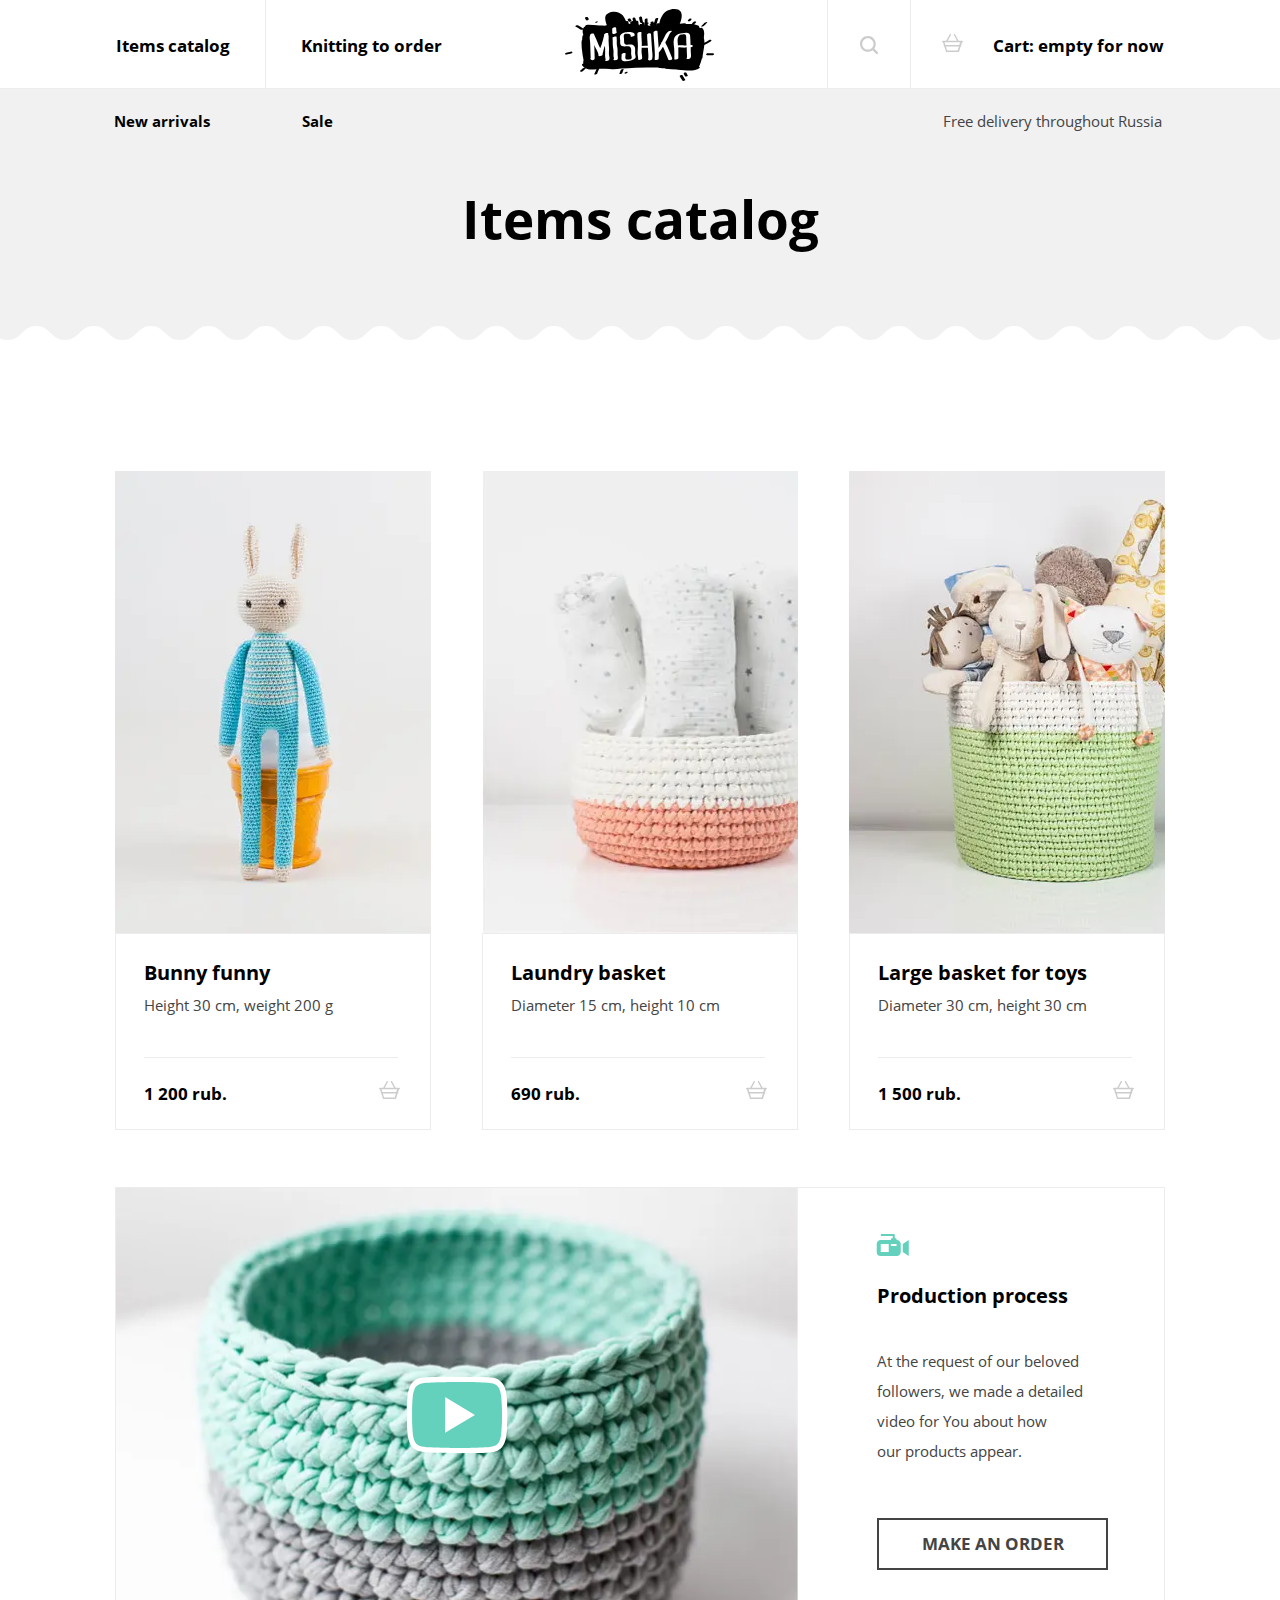
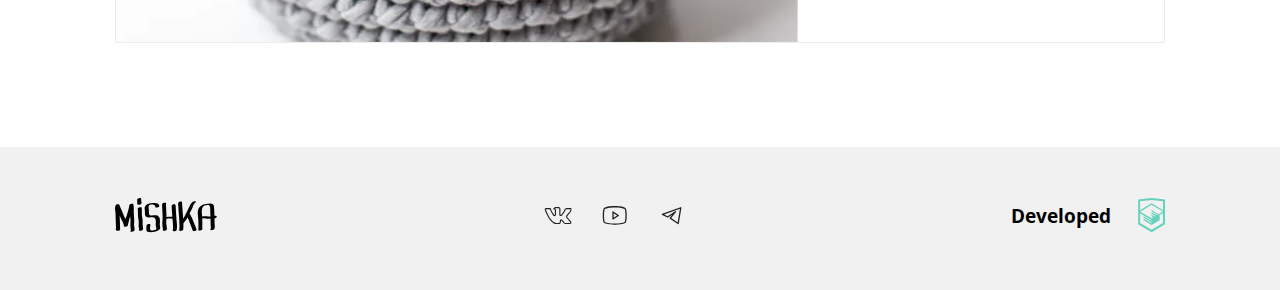
==== catalog.html @ 780b9ab3 "adds site content" ====
<!DOCTYPE html> <html class="page" lang="en"> <head> <meta charset="utf-8"> <meta name="viewport" content="width=device-width,initial-scale=1"> <meta name="description" content="Mishka - online store of cute handmade things for the home."> <meta name="keywords" content="Cute things, handmade, home, interior accessory, children's toys, bunny funny, laundry basket, large basket for toys, production process."> <link rel="preload" href="img/mishka-logo-desktop.svg" as="image"> <link rel="preload" href="img/hare-desktop.jpg" as="image"> <link rel="preload" href="img/laundry-basket-desktop.jpg" as="image"> <link rel="preload" href="img/toy-basket-desktop.jpg" as="image"> <link rel="preload" href="css/style.min.css" as="style"> <link rel="preload" href="js/script.js" as="script"> <link rel="preload" type="font/woff2" href="fonts/opensans.woff2" as="font" crossorigin="anonymous"> <link rel="preload" type="font/woff2" href="fonts/opensansbold.woff2" as="font" crossorigin="anonymous"> <link rel="icon" type="image/png" href="img/favicon.png" sizes="32x32"> <link rel="icon" type="image/x-icon" href="../favicon.ico" sizes="32x32"> <link rel="shortcut icon" type="image/x-icon" href="../favicon.ico" sizes="32x32"> <link rel="icon" href="img/favicons/favicon-svg.svg" type="image/svg+xml"> <link rel="apple-touch-icon" href="img/favicons/apple-icon-180x180.png" sizes="180x180"> <link rel="manifest" href="manifest.webmanifest"> <link href="css/style.min.css" rel="stylesheet"> <title>HTML Academy: Mishka&nbsp;- catalog page</title> </head> <body class="page__body"> <header class="page__header page-header" id="header"> <nav class="page-header__main-nav page-header__main-nav--nojs"> <div class="page-header__logo-wrapper"> <a class="page-header__logo" href="index.html" tabindex="3"> <picture> <source media=" (min-width: 1150px) " srcset="img/mishka-logo-desktop.svg, img/mishka-logo-desktop.svg 2x"> <source media=" (min-width: 768px) " srcset="img/mishka-logo-tablet.svg, img/mishka-logo-tablet.svg 2x"> <img class="page-header__logo-image" src="img/mishka-logo-mobile.svg" width="86" height="35" alt="Mishka main logo."> </picture> </a> <button class="page-header__toggle" type="button"> <span class="page-header__burger"></span> <span class="visually-hidden">Open/close site menu</span> </button> </div> <ul class="page-header__main-site-menu"> <li class="page-header__main-site-menu-item"> <a class="page-header__main-site-menu-link" href="catalog.html" tabindex="1">Items catalog</a> </li> <li class="page-header__main-site-menu-item"> <a class="page-header__main-site-menu-link" href="form.html" tabindex="2">Knitting to&nbsp;order</a> </li> </ul> <ul class="page-header__user-menu"> <li class="page-header__user-menu-item"> <a class="page-header__user-menu-link" href="#" tabindex="4"> <svg class="page-header__user-menu-link-image page-header__user-menu-link-image--search" xmlns="http://www.w3.org/2000/svg" width="18" height="18" viewBox="0 0 18 18" role="img" aria-label="Search icon (magnifying glass)." fill="none"> <use xlink:href="img/sprite.svg#search-icon"></use> </svg> <span class="page-header__user-menu-link-inscription page-header__user-menu-link-inscription--hidden">Site search</span> </a> </li> <li class="page-header__user-menu-item"> <a class="page-header__user-menu-link page-header__user-menu-link--full-text" href="#" tabindex="5"> <svg class="page-header__user-menu-link-image page-header__user-menu-link-image--cart" xmlns="http://www.w3.org/2000/svg" width="21" height="18" viewBox="0 0 21 18" role="img" aria-label="Cart icon." fill="none"> <use xlink:href="img/sprite.svg#cart-icon"></use> </svg> <span class="page-header__user-menu-link-inscription">Cart:</span> <span class="page-header__user-menu-link-quantity">empty for&nbsp;now</span> </a> </li> </ul> <ul class="page-header__additional-site-menu"> <li class="page-header__additional-site-menu-item"> <a class="page-header__additional-site-menu-link" href="catalog.html" tabindex="6">New arrivals</a> </li> <li class="page-header__additional-site-menu-item"> <a class="page-header__additional-site-menu-link" href="form.html" tabindex="7">Sale</a> </li> </ul> <a class="page-header__link-delivery" href="#" tabindex="8">Free delivery throughout Russia</a> </nav> </header> <main class="page__main"> <section class="catalog"> <div class="catalog__title-wrapper"> <h1 class="catalog__main-title">Items catalog</h1> <h2 class="visually-hidden">Main content of catalog</h2> </div> <ul class="catalog__list container"> <li class="catalog__item catalog-item"> <a class="catalog-item__link-image" href="#"> <picture> <source type="image/webp" media=" (min-width: 1150px) " srcset="img/hare-desktop.webp, img/hare-desktop@2x.webp 2x"> <source type="image/webp" media=" (min-width: 768px) " srcset="img/hare-tablet.webp, img/hare-tablet@2x.webp 2x"> <source type="image/webp" srcset="img/hare-mobile.webp, img/hare-mobile@2x.webp 2x"> <source media=" (min-width: 1440px) " srcset="img/hare-desktop.jpg, img/hare-desktop@2x.jpg 2x"> <source media=" (min-width: 768px) " srcset="img/hare-tablet.jpg, img/hare-tablet@2x.jpg 2x"> <img class="catalog-item__image" src="img/hare-mobile.jpg" srcset="img/hare-mobile@2x.jpg 2x" width="260" height="195" alt="Knitted figurine of a white hare in a blue sweater near a flower pot."> </picture> </a> <div class="catalog-item__text-content"> <a class="catalog-item__link-heading" href="#"> <h3 class="catalog-item__title">Bunny funny</h3> </a> <p class="catalog-item__characteristics">Height 30&nbsp;cm, weight 200&nbsp;g</p> <div class="catalog-item__footer"> <span class="catalog-item__price">1&nbsp;200&nbsp;rub.</span> <a class="catalog-item__cart-button" href="#"> <svg class="catalog-item__cart-button-image" xmlns="http://www.w3.org/2000/svg" width="21" height="18" viewBox="0 0 21 18" role="img" aria-label="Cart icon." fill="none"> <use xlink:href="img/sprite.svg#cart-icon"></use> </svg> <span class="visually-hidden">Open cart</span> </a> </div> </div> </li> <li class="catalog__item catalog-item"> <a class="catalog-item__link-image" href="#"> <picture> <source type="image/webp" media=" (min-width: 1150px) " srcset="img/laundry-basket-desktop.webp, img/laundry-basket-desktop@2x.webp 2x"> <source type="image/webp" media=" (min-width: 768px) " srcset="img/laundry-basket-tablet.webp, img/laundry-basket-tablet@2x.webp 2x"> <source type="image/webp" srcset="img/laundry-basket-mobile.webp, img/laundry-basket-mobile@2x.webp 2x"> <source media=" (min-width: 1440px) " srcset="img/laundry-basket-desktop.jpg, img/laundry-basket-desktop@2x.jpg 2x"> <source media=" (min-width: 768px) " srcset="img/laundry-basket-tablet.jpg, img/laundry-basket-tablet@2x.jpg 2x"> <img class="catalog-item__image" src="img/laundry-basket-mobile.jpg" srcset="img/laundry-basket-mobile@2x.jpg 2x" width="260" height="195" alt="Knitted laundry basket white on top and pink on bottom."> </picture> </a> <div class="catalog-item__text-content"> <a class="catalog-item__link-heading" href="#"> <h3 class="catalog-item__title">Laundry basket</h3> </a> <p class="catalog-item__characteristics">Diameter 15&nbsp;cm, height 10&nbsp;cm</p> <div class="catalog-item__footer"> <span class="catalog-item__price">690&nbsp;rub.</span> <a class="catalog-item__cart-button" href="#"> <svg class="catalog-item__cart-button-image" xmlns="http://www.w3.org/2000/svg" width="21" height="18" viewBox="0 0 21 18" role="img" aria-label="Cart icon." fill="none"> <use xlink:href="img/sprite.svg#cart-icon"></use> </svg> <span class="visually-hidden">Open cart</span> </a> </div> </div> </li> <li class="catalog__item catalog-item"> <a class="catalog-item__link-image" href="#"> <picture> <source type="image/webp" media=" (min-width: 1150px) " srcset="img/toy-basket-desktop.webp, img/toy-basket-desktop@2x.webp 2x"> <source type="image/webp" media=" (min-width: 768px) " srcset="img/toy-basket-tablet.webp, img/toy-basket-tablet@2x.webp 2x"> <source type="image/webp" srcset="img/toy-basket-mobile.webp, img/toy-basket-mobile@2x.webp 2x"> <source media=" (min-width: 1440px) " srcset="img/toy-basket-desktop.jpg, img/toy-basket-desktop@2x.jpg 2x"> <source media=" (min-width: 768px) " srcset="img/toy-basket-tablet.jpg, img/toy-basket-tablet@2x.jpg 2x"> <img class="catalog-item__image" src="img/toy-basket-mobile.jpg" srcset="img/toy-basket-mobile@2x.jpg 2x" width="260" height="195" alt="Light green and slightly white on top knitted large basket with soft toys inside."> </picture> </a> <div class="catalog-item__text-content"> <a class="catalog-item__link-heading" href="#"> <h3 class="catalog-item__title">Large basket for&nbsp;toys</h3> </a> <p class="catalog-item__characteristics">Diameter 30&nbsp;cm, height 30&nbsp;cm</p> <div class="catalog-item__footer"> <span class="catalog-item__price">1&nbsp;500&nbsp;rub.</span> <a class="catalog-item__cart-button" href="#"> <svg class="catalog-item__cart-button-image" xmlns="http://www.w3.org/2000/svg" width="21" height="18" viewBox="0 0 21 18" role="img" aria-label="Cart icon." fill="none"> <use xlink:href="img/sprite.svg#cart-icon"></use> </svg> <span class="visually-hidden">Open cart</span> </a> </div> </div> </li> </ul> </section> <section class="video container"> <div class="video__wrapper"> <h2 class="video__title">Production process</h2> <div class="video__video-content"> <div class="video__video-content-wrapper"> <picture> <source type="image/webp" media=" (min-width: 1150px) " srcset="img/video-desktop.webp, img/video-desktop@2x.webp 2x"> <source type="image/webp" media=" (min-width: 768px) " srcset="img/video-tablet.webp, img/video-tablet@2x.webp 2x"> <source type="image/webp" srcset="img/video-mobile.webp, img/video-mobile@2x.webp 2x"> <source media=" (min-width: 1440px) " srcset="img/video-desktop.jpg, img/video-desktop@2x.jpg 2x"> <source media=" (min-width: 768px) " srcset="img/video-tablet.jpg, img/video-tablet@2x.jpg 2x"> <img class="video__image" src="img/video-mobile.jpg" srcset="img/video-mobile@2x.jpg 2x" width="260" height="150" alt="Knitted basket light green on top and gray below."> </picture> <button class="video__control-button" type="button"> <svg class="video__control-button-image" xmlns="http://www.w3.org/2000/svg" width="101" height="77" viewBox="0 0 101 77" role="img" aria-label="YouTube logo light green (with white)." fill="none"> <use xlink:href="img/sprite.svg#play-icon"></use> </svg> <span class="visually-hidden">Watch the video</span> </button> </div> </div> <div class="video__additional-content"> <p class="video__text">At&nbsp;the&nbsp;request of&nbsp;our&nbsp;beloved followers, we&nbsp;made a&nbsp;detailed video for&nbsp;You about how our&nbsp;products appear.</p> <a class="video__button button button--catalog" href="#">Make an&nbsp;order</a> </div> </div> </section> </main> <footer class="page__footer page-footer"> <div class="page-footer__wrapper container"> <a class="page-footer__logo" href="index.html#header"> <svg class="page-footer__logo-image" xmlns="http://www.w3.org/2000/svg" width="102" height="35" viewBox="0 0 102 35" role="img" aria-label="Logo-inscription Mishka." fill="none"> <use xlink:href="img/sprite.svg#logo-footer"></use> </svg> <span class="visually-hidden">Logo-inscription Mishka</span> </a> <div class="page-footer__socials-list-wrapper"> <ul class="page-footer__socials-list socials-list"> <li class="socials-list__item"> <a class="socials-list__link" href="#"> <svg xmlns="http://www.w3.org/2000/svg" width="29" height="23" viewBox="0 0 29 23" role="img" aria-label="VKontakte logo." fill="none"> <use xlink:href="img/sprite.svg#vk"></use> </svg> <span class="visually-hidden">VKontakte</span> </a> </li> <li class="socials-list__item"> <a class="socials-list__link" href="#"> <svg xmlns="http://www.w3.org/2000/svg" width="29" height="23" viewBox="0 0 29 23" role="img" aria-label="YouTube logo." fill="none"> <use xmlns:xlink="http://www.w3.org/1999/xlink" xlink:href="img/sprite.svg#youtube"></use> </svg> <span class="visually-hidden">YouTube</span> </a> </li> <li class="socials-list__item"> <a class="socials-list__link" href="#"> <svg xmlns="http://www.w3.org/2000/svg" width="29" height="23" viewBox="0 0 29 23" role="img" aria-label="Telegram logo." fill="none"> <use xlink:href="img/sprite.svg#telegram"></use> </svg> <span class="visually-hidden">Telegram</span> </a> </li> </ul> </div> <a class="page-footer__html-academy-link" href="https://htmlacademy.ru/intensive/adaptive" target="_blank"> <span class="page-footer__html-academy-link-inscription">Developed</span> <svg class="page-footer__html-academy-link-icon" xmlns="http://www.w3.org/2000/svg" width="27" height="35" viewBox="0 0 27 35" role="img" aria-label="HTML Academy logo." fill="none"> <use xlink:href="img/sprite.svg#htmlacademy-logo"></use> </svg> <span class="visually-hidden">HTML Academy</span> </a> </div> </footer> <div class="modal-container"> <div class="modal-container__modal"> <h2 class="modal-container__section-title">Add to&nbsp;basket</h2> <form class="modal-container__form modal-container-form" action="https://echo.htmlacademy.ru" method="post"> <fieldset class="modal-container-form__group modal-container-group"> <legend class="modal-container-group__title">Select size:</legend> <div class="modal-container-group__radiobuttons-wrapper"> <div class="modal-container-group__box"> <input class="modal-container-group__radiobutton visually-hidden" id="modal-size-s" name="size" value="size-s" type="radio" checked="checked"> <label class="modal-container-group__label" for="modal-size-s">S</label> </div> <div class="modal-container-group__box"> <input class="modal-container-group__radiobutton visually-hidden" id="modal-size-m" name="size" value="size-m" type="radio"> <label class="modal-container-group__label" for="modal-size-m">M</label> </div> <div class="modal-container-group__box"> <input class="modal-container-group__radiobutton visually-hidden" id="modal-size-l" name="size" value="size-l" type="radio"> <label class="modal-container-group__label" for="modal-size-l">L</label> </div> </div> </fieldset> <button class="modal-container__button button button--modal" type="submit">Add</button> </form> </div> </div> <script src="js/script.js"></script> </body> </html>
---- css/style.min.css ----
@charset "UTF-8";@font-face{font-family:"Open Sans";src:url(../fonts/opensans.woff2)format("woff2"),url(../fonts/opensans.woff)format("woff");font-weight:400;font-style:normal;font-display:swap}@font-face{font-family:"Open Sans";src:url(../fonts/opensansbold.woff2)format("woff2"),url(../fonts/opensansbold.woff)format("woff");font-weight:700;font-style:normal;font-display:swap}*,::after,::before{box-sizing:border-box}img{display:block;height:auto;object-fit:cover}a{text-decoration:none}.visually-hidden{position:absolute;margin:-1px;padding:0;border:0;height:1px;width:1px;white-space:nowrap;-webkit-clip-path:inset(100%);clip-path:inset(100%);clip:rect(1px,1px,1px,1px);overflow:hidden}.container,img{margin:0 auto;width:100%}.container{padding:0 30px}@media (min-width:768px){.container{padding:0 50px;max-width:1150px}}.page,.page__body{background-color:#fff}.page{height:100%}.page__body{display:grid;grid-template-rows:auto 1fr auto;width:100%;min-width:320px;min-height:100%;margin:0;font-family:"Open Sans","Arial",sans-serif;font-size:15px;line-height:30px;color:#444;font-style:normal;word-break:break-word}@media (max-width:767px){.page__body{grid-template-rows:1fr auto}}@media (min-width:768px){.page__body{font-size:17px}}@media (max-width:767px){.page__main{position:relative;left:0;right:0;top:62px}}.page-header{position:relative}@media (max-width:767px){.page-header__main-nav{position:absolute;left:0;right:0;top:0;z-index:10;display:flex;flex-direction:column;background-color:#fff}}@media (min-width:768px){.page-header__main-nav{display:grid;grid-template-columns:370px 1fr;grid-template-rows:auto auto;align-items:center;margin:0 auto}}@media (min-width:1150px){.page-header__main-nav{grid-template-columns:1fr 150px 1fr;column-gap:40px;margin:0;width:100%}}@media (max-width:767px){.page-header__main-nav--nojs{position:relative;margin:0 0-62px}}@media (min-width:768px){.page-header__main-nav::before{content:"";display:block;height:100%;grid-column:1/-1;grid-row:2/-1;background-color:#f1f1f1}.page-header--alter-background .page-header__main-nav::before{background-color:#f9f9f9}.page-header__main-nav::after{content:"";position:relative;z-index:11;align-self:start;height:1px;grid-column:1/-1;grid-row:2/-1;background-color:transparent;box-shadow:inset 0 1px 0 0#ececec}}@media (max-width:767px){.page-header__logo-wrapper{display:flex;flex-wrap:wrap;justify-content:center;align-items:center;height:80px;box-shadow:inset 0-1px 0 0#ececec}}@media (min-width:768px){.page-header__logo-wrapper{grid-column:1/2;grid-row:1/2;padding:22px 48px 20px}}@media (min-width:1150px){.page-header__logo-wrapper{grid-column:2/3;padding:9px 0 7px}}.page-header__logo{display:block;width:86px;height:35px;transition:all .3s ease-in-out}@media (min-width:768px){.page-header__logo{width:114px;height:46px}}@media (min-width:1150px){.page-header__logo{width:149px;height:72px}}.page-header__logo:focus,.page-header__logo:hover{opacity:.6}.page-header__logo:active{opacity:.3}.page-header__toggle{position:absolute;right:31px;top:32px;padding:0;display:block;width:20px;height:14px;background-color:transparent;border:0;cursor:pointer}@media (min-width:768px){.page-header__toggle{display:none}}.page-header__main-nav--opened .page-header__toggle{right:30px;top:29px;width:21px;height:20px}.page-header__main-nav--nojs .page-header__toggle{display:none}.page-header__burger,.page-header__burger::after,.page-header__burger::before{display:block;width:20px;height:2px;background-color:#000}.page-header__main-nav--opened .page-header__burger{width:25px;transform:translate(-2px,0) rotate(-45deg)}.page-header__burger::after,.page-header__burger::before{content:"";transform:translateY(-6px)}.page-header__main-nav--opened .page-header__burger::before{width:25px;transform:translate(0,0) rotate(90deg)}.page-header__burger::after{transform:translateY(4px)}.page-header__main-nav--opened .page-header__burger::after{display:none}.page-header__main-site-menu{margin:0;padding:0;list-style-type:none}@media (max-width:767px){.page-header__main-site-menu{display:none}}@media (min-width:768px){.page-header__main-site-menu{grid-column:1/2;grid-row:2/3;display:flex;flex-wrap:wrap;column-gap:37px;margin:0 0 0 50px}}@media (min-width:1150px){.page-header__main-site-menu{grid-column:1/2;grid-row:1/2;column-gap:0;margin:0 48px 0 auto;max-width:420px}}.page-header__main-nav--nojs .page-header__main-site-menu,.page-header__main-nav--opened .page-header__main-site-menu,.page-header__main-site-menu-item{display:flex;flex-wrap:wrap}@media (max-width:767px){.page-header__main-nav--nojs .page-header__main-site-menu,.page-header__main-nav--opened .page-header__main-site-menu{flex-direction:column;background-color:#fff}}@media (max-width:767px){.page-header__main-site-menu-item{box-shadow:inset 0-1px 0 0#ececec}}.page-header__main-site-menu-link{transition:all .3s ease-in-out;margin:0;font-size:17px;line-height:24px;font-weight:700;color:#000}@media (max-width:767px){.page-header__main-site-menu-link{padding:29px 30px 26px 76px;width:100%}}@media (min-width:768px) and (max-width:1149px){.page-header__main-site-menu-link{margin:0;font-size:15px;line-height:24px;font-weight:700;color:#000}}@media (min-width:768px){.page-header__main-site-menu-link{position:relative;z-index:11;padding:22px 0}}@media (min-width:1150px){.page-header__main-site-menu-link{padding:34px 35px 30px 0}}.page-header__main-site-menu-link:focus,.page-header__main-site-menu-link:hover{opacity:.6}.page-header__main-site-menu-link:active{opacity:.3}@media (min-width:1150px){.page-header__main-site-menu-item:nth-child(even) .page-header__main-site-menu-link{padding:34px 35px 30px;border-left:1px solid #ececec}}.page-header__user-menu{margin:0;padding:0;list-style-type:none}@media (max-width:767px){.page-header__user-menu{display:none}}@media (min-width:768px){.page-header__user-menu{grid-column:2/-1;grid-row:1/2;display:flex;flex-wrap:wrap;flex-direction:row;margin:0 10px 0 auto;max-width:400px}}@media (min-width:1150px){.page-header__user-menu{grid-column:3/4;justify-self:end;margin:0 auto 0 72px}}.page-header__main-nav--nojs .page-header__user-menu,.page-header__main-nav--opened .page-header__user-menu,.page-header__user-menu-item{display:flex;flex-wrap:wrap}@media (max-width:767px){.page-header__main-nav--nojs .page-header__user-menu,.page-header__main-nav--opened .page-header__user-menu{flex-direction:column;background-color:#fff}}@media (max-width:767px){.page-header__user-menu-item{box-shadow:inset 0-1px 0 0#ececec}}.page-header__user-menu-link{transition:all .3s ease-in-out;margin:0;font-size:17px;line-height:24px;font-weight:700;color:#000}@media (max-width:767px){.page-header__user-menu-link{display:flex;flex-wrap:wrap;align-items:center;padding:28px 30px 27px;width:100%}}@media (min-width:768px){.page-header__user-menu-link{padding:36px 31px 28px 33px;border-left:1px solid #ececec}}@media (min-width:1150px){.page-header__user-menu-link{padding:36px 32px 28px}}.page-header__user-menu-link--full-text{padding:28px 40px 27px 31px}@media (min-width:768px){.page-header__user-menu-link--full-text{padding:33px 40px 27px 31px}}@media (min-width:1150px){.page-header__user-menu-link--full-text{padding:33px 52px 26px 31px}}@media (max-width:767px){.page-header__user-menu-link-inscription{margin:0 5px 0 0}}@media (min-width:768px){.page-header__user-menu-link-inscription--hidden{display:none}}.page-header__user-menu-link:hover .page-header__user-menu-link-inscription,.page-header__user-menu-link:hover .page-header__user-menu-link-quantity{opacity:.6}.page-header__user-menu-link:active .page-header__user-menu-link-inscription,.page-header__user-menu-link:active .page-header__user-menu-link-quantity{opacity:.3}.page-header__user-menu-link-image--search{color:rgba(0,0,0,.2)}@media (max-width:767px){.page-header__user-menu-link-image--search{margin:0 26px 0 2px}}.page-header__user-menu-link:focus .page-header__user-menu-link-image--search,.page-header__user-menu-link:hover .page-header__user-menu-link-image--search{color:#63d1bb}.page-header__user-menu-link:active .page-header__user-menu-link-image--search{opacity:.3}.page-header__user-menu-link-image--cart{color:rgba(0,0,0,.2)}@media (max-width:767px){.page-header__user-menu-link-image--cart{margin:-4px 25px 0 0}}@media (min-width:768px){.page-header__user-menu-link-image--cart{margin:1px 26px 0 0}}.page-header__user-menu-link:focus .page-header__user-menu-link-image--cart,.page-header__user-menu-link:hover .page-header__user-menu-link-image--cart{color:#63d1bb}.page-header__user-menu-link:active .page-header__user-menu-link-image--cart{opacity:.3}@media (max-width:1149px){.page-header__additional-site-menu{display:none}}@media (min-width:1150px){.page-header__additional-site-menu{position:relative;z-index:11;grid-column:1/2;grid-row:2/3;display:flex;flex-wrap:wrap;padding:0;list-style-type:none;margin:0 146px 0 auto;max-width:347px}}.page-header__additional-site-menu-link{display:block;padding:20px 46px;transition:all .3s ease-in-out;margin:0;font-size:15px;line-height:24px;font-weight:700;color:#000}.page-header__additional-site-menu-link:focus,.page-header__additional-site-menu-link:hover{opacity:.6}.page-header__additional-site-menu-link:active{opacity:.3}.page-header__additional-site-menu-item:nth-child(odd) .page-header__additional-site-menu-link{padding:20px 46px 20px 0}.page-header__link-delivery{transition:all .3s ease-in-out}@media (max-width:767px){.page-header__link-delivery{display:none}}@media (min-width:768px){.page-header__link-delivery{position:relative;z-index:11;font-size:15px;line-height:24px;color:#444;grid-column:2/-1;grid-row:2/3;justify-self:end;display:block;margin:0 50px 0 0;padding:21px 0}}@media (min-width:1150px){.page-header__link-delivery{grid-column:3/-1;margin:0 auto 0 188px}}.page-header__link-delivery:focus,.page-header__link-delivery:hover{opacity:.6}.page-header__link-delivery:active{opacity:.3}.promo{position:relative;background-color:#f9f9f9}@media (min-width:768px){.promo::after{content:"";position:absolute;left:0;right:0;bottom:0;display:block;width:100%;height:24px;background-image:url(../img/zigzag-fill-tablet.svg);background-repeat:repeat-x;background-size:768px 24px;background-position:center bottom}}@media (min-width:1150px){.promo::after{height:34px;background-image:url(../img/zigzag-fill-desktop.svg);background-repeat:repeat-x;background-size:1150px 34px;background-position:center bottom}}.promo__wrapper{position:relative;display:flex;flex-direction:column;margin:0 auto;padding:90px 0 0;width:100%;min-height:506px}@media (min-width:768px){.promo__wrapper{padding:88px 0 0;min-height:690px}}@media (min-width:1150px){.promo__wrapper{padding:92px 0 0;min-height:697px}}.promo__image{position:absolute;left:50%;top:0;width:320px;transform:translateX(-50%)}@media (min-width:768px){.promo__image{top:-68px;width:768px}}@media (min-width:1150px){.promo__image{top:-66px;width:1150px}}.promo__main-title{position:relative;z-index:1;font-size:27px;line-height:30px;font-weight:700;text-align:center;color:#000;margin:0 auto auto;padding:0 30px;width:320px}@media (min-width:768px){.promo__main-title{font-size:43px;line-height:50px}}@media (min-width:1150px){.promo__main-title{font-size:53px;line-height:57px}}@media (min-width:768px){.promo__main-title{width:668px}}@media (min-width:1150px){.promo__main-title{width:700px}}.promo__items-list{display:flex;flex-direction:column;padding:0;list-style-type:none;margin:40px auto 0;width:100%}@media (min-width:768px){.promo__items-list{flex-direction:row;flex-wrap:wrap;align-items:stretch;padding:0 50px}}.promo__items-list-item{display:flex;flex-grow:1}.promo__items-list-link{position:relative;flex-grow:1;display:block;padding:24px 30px 31px;transition:all .3s ease-in-out}@media (min-width:768px){.promo__items-list-link{padding:25px 36px 46px;width:334px;height:100%}}@media (min-width:1150px){.promo__items-list-link{padding:25px 37px 51px;width:525px}}.promo__items-list-link:focus,.promo__items-list-link:hover{transform:translateY(-5px)}.promo__items-list-item:nth-child(odd) .promo__items-list-link{background-color:#63d1bb}.promo__items-list-item:nth-child(odd) .promo__items-list-link:active,.promo__items-list-item:nth-child(odd) .promo__items-list-link:focus,.promo__items-list-item:nth-child(odd) .promo__items-list-link:hover{background-color:#59d5bc}.promo__items-list-item:nth-child(even) .promo__items-list-link{background-color:#56c3b2}.promo__items-list-item:nth-child(even) .promo__items-list-link:active,.promo__items-list-item:nth-child(even) .promo__items-list-link:focus,.promo__items-list-item:nth-child(even) .promo__items-list-link:hover{background-color:#46c1ae}.promo__items-list-link-image{position:absolute;opacity:.5}.promo__items-list-link:focus .promo__items-list-link-image,.promo__items-list-link:hover .promo__items-list-link-image{opacity:.7}.promo__items-list-link:active .promo__items-list-link-image{opacity:.3}.promo__items-list-link-image--interior-items{top:23px;right:36px;width:40px;height:62px}@media (min-width:768px){.promo__items-list-link-image--interior-items{top:30px;width:41px;height:62px}}.promo__items-list-link-image--kids-toys{top:21px;right:27px;width:60px;height:60px}@media (min-width:768px){.promo__items-list-link-image--kids-toys{top:31px;right:33px;width:61px;height:61px}}@media (min-width:1150px){.promo__items-list-link-image--kids-toys{top:31px;right:35px;width:60px;height:61px}}.promo__items-list-link-title{width:130px;margin:0;font-size:19px;line-height:24px;font-weight:700;color:#fff}@media (min-width:768px){.promo__items-list-link-title{font-size:20px;line-height:30px}}.week-product{position:relative;margin:0 auto;padding:31px 0 42px;max-width:1150px}@media (min-width:768px){.week-product{padding:40px 0 69px}}@media (min-width:1150px){.week-product{padding:42px 0 0}}.week-product::after{content:"";position:absolute;left:0;right:0;bottom:0;display:block;width:100%;height:6px;background-image:url(../img/zigzag-line-mobile.svg);background-repeat:repeat-x;background-size:100% 6px;background-position:center bottom}@media (min-width:768px) and (max-width:1149px){.week-product::after{height:17px;background-image:url(../img/zigzag-line-tablet.svg);background-size:100% 17px}}@media (min-width:1150px){.week-product::after{display:none}}@media (min-width:768px){.week-product__wrapper{display:grid;grid-template-columns:1fr 334px;column-gap:42px;align-items:start}}@media (min-width:1150px){.week-product__wrapper{position:relative;grid-template-columns:117px 292px 525px;column-gap:58px;padding:0 0 96px}.week-product__wrapper::after{content:"";position:absolute;left:0;right:0;bottom:0;display:block;width:100%;height:23px;background-image:url(../img/zigzag-line-desktop.svg);background-repeat:repeat-x;background-size:100% 23px;background-position:center bottom}}.week-product__header{display:flex;flex-direction:column;margin:0 0 17px}@media (min-width:768px){.week-product__header{grid-column:1/-1;flex-direction:row;justify-content:space-between;margin:0 0 38px}}@media (min-width:1150px){.week-product__header{grid-column:1/-1;grid-row:1/2;display:grid;grid-template-columns:117px 292px 525px;column-gap:58px;margin:0 0 36px;padding:73px 0 0}}.week-product__section-title{margin:0;font-size:25px;line-height:30px;font-weight:700;color:#000}@media (max-width:767px){.week-product__section-title{margin:0 0 4px}}@media (min-width:1150px){.week-product__section-title{position:relative;z-index:1;grid-column:2/-1}}@media (min-width:768px){.week-product__section-title{font-size:43px;line-height:50px}}@media (min-width:1150px){.week-product__section-title{font-size:53px;line-height:57px}}.week-product__label{margin:0;font-size:17px;line-height:20px;font-weight:700;text-transform:uppercase;color:#63d1bb}@media (min-width:768px){.week-product__label{font-size:17px;line-height:17px;text-align:center;flex-shrink:0;margin:6px 14px 0 60px;max-width:130px}}@media (min-width:1150px){.week-product__label{grid-column:1/2;grid-row:1/2;margin:8px 0 0 5px}}@media (min-width:768px){.week-product__text-content{margin:0 0 28px}}@media (min-width:1150px){.week-product__text-content{grid-column:2/3;margin:0 0 80px}}.week-product__text{font-size:15px;line-height:24px;color:#444;margin:0 0 21px}@media (min-width:768px){.week-product__text{font-size:17px;line-height:30px;margin:0 0 40px}}@media (min-width:1150px){.week-product__text{margin:0 0 54px}}.week-product__list-description{padding:0;list-style-type:none;font-size:15px;line-height:20px;color:#444;margin:0 0 28px}@media (min-width:768px){.week-product__list-description{font-size:15px}}.week-product__list-description-item{display:flex;flex-wrap:wrap;padding:6px 0 13px;border-bottom:1px solid #ececec}.week-product__list-description-term{width:77px}.week-product__list-description-definition{margin:0 0 0 20px;max-width:calc(100% - 77px - 20px)}.week-product__image{width:260px;margin:0 auto 25px}@media (min-width:768px){.week-product__image{grid-row:2/4;margin:12px auto 0;width:334px}}@media (min-width:1150px){.week-product__image{width:525px}}@media (min-width:768px){.week-product__picture{grid-row:2/4}}@media (min-width:1150px){.week-product__picture{grid-column:3/-1;grid-row:1/4}}@media (min-width:768px){.week-product__footer{grid-column:1/2;grid-row:3/4}}@media (min-width:1150px){.week-product__footer{grid-column:2/3}}.week-product__price{font-size:17px;line-height:24px;font-weight:700;text-align:center;color:#444;display:block;margin:0 0 25px}@media (min-width:768px){.week-product__price{font-size:20px;margin:0 0 33px}}.button{display:block;padding:14px 20px;margin:0;font-family:"Open Sans","Arial",sans-serif;font-size:18px;line-height:20px;font-weight:700;text-align:center;text-transform:uppercase;color:#444;background-color:transparent;border:2px solid #444;transition:all .3s ease-in-out}@media (min-width:768px){.button{font-size:17px;line-height:20px}}.button:focus,.button:hover{color:#fff;background-color:#444}.button:active{color:rgba(255,255,255,.3);background-color:#444}.button--is-disabled{opacity:.6}.button--is-disabled:active,.button--is-disabled:focus,.button--is-disabled:hover{color:#444;background-color:transparent}@media (min-width:768px){.button--size-s{width:175px}.button--size-m{width:230px}}.button--modal{width:100%;color:#fff;background-color:#63d1bb;border:2px solid #63d1bb}.button--modal:focus,.button--modal:hover{background-color:#46c1ae;border:2px solid #46c1ae}.button--modal:active{opacity:.3}@media (max-width:767px){.button--catalog{max-width:192px}}.advantages{padding:31px 0 0}@media (min-width:768px){.advantages{padding:56px 0 25px}}@media (min-width:1150px){.advantages{padding:68px 0 23px}.advantages__wrapper{padding:0 225px}}.advantages__section-title{font-size:25px;line-height:30px;font-weight:700;color:#000;margin:0 0 28px}@media (min-width:768px){.advantages__section-title{font-size:43px;line-height:50px}}@media (min-width:1150px){.advantages__section-title{font-size:53px;line-height:57px}}@media (min-width:768px){.advantages__section-title{margin:0 0 41px}}@media (min-width:1150px){.advantages__section-title{margin:0 0 39px}}.advantages__list{margin:0;padding:0;list-style-type:none}@media (min-width:768px){.advantages__list{display:grid;grid-template-columns:265px 1fr;column-gap:70px;grid-auto-flow:dense}}@media (min-width:1150px){.advantages__list{column-gap:86px}}.advantages__item{display:flex;flex-direction:column;margin:0 0 29px}@media (min-width:768px){.advantages__item{margin:0 0 56px}}.advantages__item--style-price{margin:0 0 34px}@media (min-width:768px){.advantages__item--style-price{grid-column:1/2;margin:0 0 58px}}.advantages__item--likes{margin:0 0 31px}@media (min-width:768px){.advantages__item--likes{grid-column:1/2;margin:4px 0 56px}}.advantages__item--manual{margin:0 0 32px}@media (min-width:768px){.advantages__item--manual{margin:4px 0 55px}}.advantages__item--domestic{margin:0 0 31px}@media (min-width:768px){.advantages__item--domestic{margin:3px 0 31px}}.advantages__item-title{margin:0;font-size:17px;line-height:20px;font-weight:700;color:#000}@media (min-width:768px){.advantages__item-title{font-size:20px;line-height:22px}}.advantages__item-title::before{content:"";display:block;margin:0 0 17px;width:55px;height:38px;background-repeat:no-repeat;background-position:center center}.advantages__item--materials .advantages__item-title::before{margin:0 0 17px 8px;width:33px;height:38px;background-image:url(../img/flower-icon.svg);background-size:33px 38px}@media (min-width:768px){.advantages__item--materials .advantages__item-title::before{margin:0 0 19px 8px}}.advantages__item--style-price .advantages__item-title::before{margin:0 0 27px;width:47px;height:27px;background-image:url(../img/bill-icon.svg);background-size:47px 27px}@media (min-width:768px){.advantages__item--style-price .advantages__item-title::before{margin:0 0 27px 1px}}.advantages__item--likes .advantages__item-title::before{margin:0 0 22px 7px;width:34px;height:27px;background-image:url(../img/heart-icon.svg);background-size:34px 27px}@media (min-width:768px){.advantages__item--likes .advantages__item-title::before{margin:0 0 22px 8px}}.advantages__item--manual .advantages__item-title::before{margin:0 0 18px 3px;width:35px;height:34px;background-image:url(../img/clew-icon.svg);background-size:35px 34px}@media (min-width:768px){.advantages__item--manual .advantages__item-title::before{margin:0 0 20px 2px}}.advantages__item--domestic .advantages__item-title::before{margin:0 0 27px -6px;width:55px;height:23px;background-image:url(../img/rocket-icon.svg);background-size:55px 23px}@media (min-width:768px){.advantages__item--domestic .advantages__item-title::before{margin:0 0 29px -7px}}.advantages__item--gift-wrap .advantages__item-title::before{margin:0 0 21px 3px;width:33px;height:32px;background-image:url(../img/gift-icon.svg);background-size:33px 32px}@media (min-width:768px){.advantages__item--gift-wrap .advantages__item-title::before{margin:0 0 22px 2px}}.reviews{position:relative;padding:28px 0 51px}@media (min-width:768px) and (max-width:1149px){.reviews{padding:83px 0 133px;background-color:#fff;background-image:url(../img/reviews.png);background-repeat:no-repeat;background-position:left top;background-size:350px 457px}}@media (min-width:768px) and (max-width:1149px) and (min-resolution:2dppx){.reviews{background-image:url(../img/reviews@2x.png)}}@media (min-width:1150px){.reviews{padding:9px 0 0}}.reviews::after{content:"";position:absolute;left:0;right:0;bottom:0;display:block;width:100%;height:6px;background-image:url(../img/zigzag-line-mobile.svg);background-repeat:repeat-x;background-size:100% 6px;background-position:center bottom}@media (min-width:768px) and (max-width:1149px){.reviews::after{height:17px;background-image:url(../img/zigzag-line-tablet.svg);background-size:100% 17px}}@media (min-width:1150px){.reviews::after{display:none}}.reviews__wrapper{position:relative}@media (min-width:1150px){.reviews__wrapper{margin:0 auto;padding:78px 0 153px;max-width:1050px;background-image:url(../img/reviews.png);background-repeat:no-repeat;background-position:left top;background-size:350px 457px}}@media (min-width:1150px) and (min-resolution:2dppx){.reviews__wrapper{background-image:url(../img/reviews@2x.png)}}@media (min-width:1150px){.reviews__wrapper::after{content:"";position:absolute;left:0;right:0;bottom:0;display:block;width:100%;height:23px;background-image:url(../img/zigzag-line-desktop.svg);background-repeat:repeat-x;background-size:center 23px;background-position:center bottom}}.reviews__section-title{font-size:25px;line-height:30px;font-weight:700;color:#000;margin:0 0 14px}@media (min-width:768px){.reviews__section-title{font-size:43px;line-height:50px}}@media (min-width:1150px){.reviews__section-title{font-size:53px;line-height:57px}}@media (min-width:768px){.reviews__section-title{margin:0 0 39px;max-width:518px}}@media (min-width:1150px){.reviews__section-title{margin:0 0 36px 175px;max-width:600px}}.reviews__swiper{display:grid;min-width:0;max-width:100%}@media (min-width:1150px){.reviews__swiper{margin:0 0 32px 175px}}.reviews__slides-list{min-width:0;max-width:100%;margin:0;padding:0;list-style-type:none}.reviews__slides-item-content{padding:0;list-style-type:none;margin:0 0 2px}.reviews__slides-item-main-text-content{margin:0 0 34px}@media (min-width:768px){.reviews__slides-item-main-text-content{margin:0 0 60px}}@media (min-width:1150px){.reviews__slides-item-main-text-content{margin:0 0 44px;width:875px}}.reviews__slides-item-source-name{display:block;font-size:17px;line-height:24px;font-weight:700;font-style:normal;color:#000;margin:0 0 6px}@media (min-width:768px){.reviews__slides-item-source-name{font-size:18px}}@media (min-width:1150px){.reviews__slides-item-source-name{font-size:17px}}@media (min-width:768px){.reviews__slides-item-source-name{margin:0 0 7px}}.reviews__slides-item-source-link{display:block;max-width:160px;transition:all .3s ease-in-out;font-size:17px;line-height:24px;font-style:normal;color:#444}.reviews__slider-button:focus .reviews__slider-button-image,.reviews__slider-button:hover .reviews__slider-button-image,.reviews__slides-item-source-link:focus,.reviews__slides-item-source-link:hover{opacity:.6}.reviews__slides-item-source-link:active{opacity:.3}.reviews__slider-controls{position:relative;z-index:2;display:flex;flex-wrap:wrap;margin:0 0 38px}@media (min-width:768px){.reviews__slider-controls{position:absolute;right:0;bottom:-37px}}@media (min-width:1150px){.reviews__slider-controls{right:0;bottom:-35px}}.reviews__slider-button{padding:12px 41px 9px 37px;border:1px solid #ececec;background-color:transparent;transition:all .3s ease-in-out}@media (min-width:768px){.reviews__slider-button{padding:12px 18px 9px 17px;border:1px solid transparent}}.reviews__slider-button:focus,.reviews__slider-button:hover{cursor:pointer}.reviews__slider-button:active .reviews__slider-button-image,.reviews__slider-button:disabled .reviews__slider-button-image{opacity:.3}.reviews__slider-button--prev{border-right:1px solid transparent}@media (min-width:768px){.reviews__button{position:absolute;right:50px;top:-4px}}@media (min-width:1150px){.reviews__button{right:0;top:79px}}.contacts{margin:0 auto;padding:38px 0 39px;max-width:1150px}@media (min-width:768px){.contacts{padding:0 50px 57px}}@media (min-width:1150px){.contacts{padding:71px 50px 105px;background-image:url(../img/flag-icon.svg);background-repeat:no-repeat;background-size:47px 82px;background-position:left 113px top 132px}}.contacts__wrapper{position:relative}@media (min-width:768px) and (max-width:1149px){.contacts__wrapper{padding:69px 0 0;background-image:url(../img/flag-icon.svg);background-repeat:no-repeat;background-size:47px 82px;background-position:right 3px top 45px}}@media (min-width:1150px){.contacts__wrapper{display:grid;grid-template-columns:327px 527px;column-gap:23px;align-items:start;margin:0-1px 0 175px;padding:0;width:875px}.contacts__main-content{padding:79px 0 0}}.contacts__section-title{font-size:25px;line-height:30px;font-weight:700;color:#000;margin:0 0 29px}@media (min-width:768px){.contacts__section-title{font-size:43px;line-height:50px}}@media (min-width:1150px){.contacts__section-title{font-size:53px;line-height:57px}}@media (min-width:768px){.contacts__section-title{margin:0 0 49px}}@media (min-width:1150px){.contacts__section-title{margin:0 0 36px}}.contacts__list-description{padding:0;list-style-type:none;margin:0 0 61px}@media (min-width:768px) and (max-width:1149px){.contacts__list-description{display:flex;flex-wrap:wrap;margin:0 0 19px}}@media (min-width:1150px){.contacts__list-description{margin:0 0 84px}}.contacts__list-description-item{display:flex;flex-wrap:wrap;margin:0 0 29px}@media (min-width:768px){.contacts__list-description-item:nth-child(odd){margin:0 52px 0 0}}@media (min-width:1150px){.contacts__list-description-item:nth-child(odd){margin:0 0 29px}}.contacts__list-description-term{margin:0;font-size:14px;line-height:30px;font-style:normal;color:#444}@media (min-width:768px){.contacts__list-description-term{font-size:17px;line-height:30px}}.contacts__list-description-definition{margin:0 0 0 18px}@media (min-width:768px){.contacts__list-description-definition{margin:0 0 0 24px}}.contacts__list-description-item:first-child .contacts__list-description-definition{margin:0 0 0 30px}@media (min-width:1150px){.contacts__list-description-item:first-child .contacts__list-description-definition{margin:0 0 0 42px}}.contacts__email{transition:all .3s ease-in-out;margin:0;font-size:14px;line-height:30px;font-style:normal;color:#444;border-bottom:1px solid #61d1ba}@media (min-width:768px){.contacts__email{font-size:17px;line-height:30px;padding-bottom:3px}}@media (min-width:1150px){.contacts__email{padding-bottom:7px}}.contacts__email:focus,.contacts__email:hover{color:#46c1ae}.contacts__email:active{color:#46c1ae;border-bottom:1px solid transparent}.contacts__address{margin:0;font-size:14px;line-height:30px;font-style:normal;color:#444}@media (min-width:768px){.contacts__address{font-size:17px;line-height:30px;margin:0 0 0 1px}}@media (min-width:1150px){.contacts__address{margin:0 0 0 2px}}.contacts__map{display:block;margin:0-30px 42px;width:calc(100% + 60px);height:454px;border:0}@media (min-width:768px){.contacts__map{margin:0-50px 55px;width:calc(100% + 100px);height:457px}}@media (min-width:1150px){.contacts__map{margin:0 0 0-1px;grid-column:2/-1;grid-row:1/3;width:100%}}.contacts__image{position:absolute;left:-30px;right:-30px;bottom:94px;width:calc(100% + 60px);height:454px}@media (min-width:768px){.contacts__image{position:absolute;left:-50px;right:-50px;bottom:107px;width:calc(100% + 100px);height:457px}}@media (min-width:1150px){.contacts__image{position:absolute;right:-400px;bottom:0;width:527px;height:457px}}.contacts__button{margin:0 auto}@media (min-width:1150px){.contacts__button{grid-row:2/3;margin:0}}.page-footer{padding:27px 0 23px;background-color:#f1f1f1}@media (max-width:767px){.page-footer{position:relative;left:0;right:0;top:62px}}@media (min-width:768px){.page-footer{padding:41px 0 48px}.page-footer__wrapper{display:flex;flex-wrap:wrap;justify-content:space-between;align-items:center}}.page-footer__logo{color:#000;transition:all .3s ease-in-out}@media (max-width:767px){.page-footer__logo{display:none}}@media (min-width:768px){.page-footer__logo{margin:10px 0 0}}.page-footer__html-academy-link:focus .page-footer__html-academy-link-icon,.page-footer__html-academy-link:hover .page-footer__html-academy-link-icon,.page-footer__logo:focus,.page-footer__logo:hover{color:#46c1ae}.page-footer__html-academy-link:active .page-footer__html-academy-link-icon,.page-footer__logo:active{color:#46c1ae;opacity:.3}@media (max-width:767px){.page-footer__socials-list-wrapper{padding:0 0 30px;border-bottom:1px solid #e5e5e5}}.page-footer__html-academy-link{display:flex;flex-wrap:wrap;justify-content:center;align-items:center;margin:21px 0 0}@media (min-width:768px){.page-footer__html-academy-link{margin:1px 0 0;max-width:200px}}.page-footer__html-academy-link-inscription{font-size:19px;line-height:18px;font-weight:700;color:#000;margin:0 27px 0 0}@media (min-width:768px){.page-footer__html-academy-link-inscription{font-size:19px}}.page-footer__html-academy-link-icon{color:#63d1bb;transition:all .3s ease-in-out}.socials-list{margin:0;padding:0;list-style-type:none;display:flex;flex-wrap:wrap;justify-content:center;align-items:center;gap:28px}@media (min-width:768px){.socials-list{max-width:320px}}.socials-list__link{display:flex;justify-content:center;align-items:center;color:#231f20;transition:all .3s ease-in-out}.socials-list__link:focus,.socials-list__link:hover{color:#46c1ae}.socials-list__link:active{color:#46c1ae;opacity:.3}.modal-container{position:fixed;left:0;right:0;top:0;z-index:20;display:none;width:100%;height:100%;background-color:rgba(255,255,255,.9)}.modal-container--shown{display:block}.modal-container__modal{position:relative;top:50%;z-index:11;margin:0 auto;padding:28px 30px 46px;width:100%;background-color:#fff;border-top:1px solid #c6c6c6;border-bottom:1px solid #c6c6c6;box-shadow:0 5px 10px 0 rgba(0,1,1,.25);transform:translateY(-50%)}@media (min-width:768px){.modal-container__modal{padding:38px 93px 46px;width:566px}}.modal-container__section-title{font-size:25px;line-height:30px;font-weight:700;text-align:center;text-transform:uppercase;color:#000;margin:0 0 14px}@media (min-width:768px){.modal-container__section-title{font-size:30px;line-height:57px;margin:0 0 12px}.modal-container__button{margin:0 15px;width:calc(100% - 30px)}}.modal-container-group{margin:0;padding:0;border:0}@media (min-width:768px){.modal-container-group{padding:0 15px}}.modal-container-group__title{padding:0;font-size:15px;line-height:30px;text-align:center;color:#444;margin:0 0 22px}@media (min-width:768px){.modal-container-group__title{font-size:17px;margin:0 0 19px}}.modal-container-group__radiobuttons-wrapper{display:flex;flex-wrap:wrap;justify-content:space-between;margin:0 0 31px}.modal-container-group__label{display:flex;justify-content:center;align-items:center;width:82px;height:51px;margin:0;font-size:17px;line-height:16px;font-weight:700;color:#444;border:1px solid rgba(68,68,68,.1)}@media (min-width:768px){.modal-container-group__label{font-size:17px;width:112px}}.modal-container-group__label:hover{border:1px solid rgba(68,68,68,.3)}.modal-container-group__radiobutton:focus+.modal-container-group__label{border:1px solid rgba(68,68,68,.3)}.modal-container-group__radiobutton:checked+.modal-container-group__label{border:1px solid #62d1ba}.order{padding:0 0 55px}@media (min-width:768px){.order{padding:0 0 50px}}.order__title-wrapper{position:relative;padding:91px 23px 73px;background-color:#f1f1f1}@media (min-width:768px){.order__title-wrapper{padding:34px 176px 86px}}@media (min-width:1150px){.order__title-wrapper{padding:36px 0 0}}@media (min-width:768px) and (max-width:1149px){.order__title-wrapper::after{content:"";position:absolute;left:0;right:0;bottom:0;display:block;width:100%;height:24px;background-image:url(../img/zigzag-fill-tablet.svg);background-repeat:repeat-x;background-size:768px 24px;background-position:center bottom}}@media (min-width:1150px){.order__title-wrapper::after{content:"";position:absolute;left:0;right:0;bottom:0;margin:0 auto;width:100%;height:34px;background-image:url(../img/zigzag-fill-desktop-form.svg);background-repeat:repeat-x;background-size:1150px 34px;background-position:center bottom}}.order__main-title{position:relative;margin:0;font-size:27px;line-height:30px;font-weight:700;text-align:center;color:#000}@media (min-width:768px){.order__main-title{font-size:43px;line-height:50px}}@media (min-width:1150px){.order__main-title{font-size:53px;line-height:57px;margin:0 auto;padding:0 200px 113px;width:1150px;text-align:center}}.order__text{padding:17px 30px 30px;margin:0;font-size:13px;line-height:24px;color:#444}@media (min-width:768px){.order__text{font-size:17px;line-height:30px;padding:55px 50px 64px}}@media (min-width:1150px){.order__text{margin:0 auto;padding:99px 226px 64px;max-width:1150px}}@media (min-width:768px){.order-form__footer{display:flex;flex-wrap:wrap;flex-direction:row-reverse;justify-content:space-between;align-items:center}}@media (min-width:1150px){.order-form__footer{padding:0 225px}}.order-form__footnote{margin:0;font-size:14px;line-height:16px;color:#444}@media (max-width:767px){.order-form__footnote{margin:0 0 29px}}@media (min-width:768px){.order-form__footnote{margin:-4px 0 0;font-size:17px;line-height:30px}}.order-form__button{padding:16px 20px;margin:0;font-family:"Open Sans","Arial",sans-serif;font-size:17px;line-height:16px;font-weight:700;text-align:center;text-transform:uppercase;color:#444}@media (max-width:767px){.order-form__button{width:100%}}@media (min-width:768px){.order-form__button{font-size:17px;line-height:16px}}.order-form-group{margin:0;padding:0 0 11px;border:0}@media (min-width:768px){.order-form-group{padding:45px 0 31px}.order-form-group--alter-background{background-color:#f1f1f1}}.order-form-group--radio{padding:0 0 19px}@media (min-width:768px){.order-form-group--radio{padding:0 0 24px}}@media (min-width:1150px){.order-form-group--radio{padding:0 0 23px}}.order-form-group--checkboxes{padding:0 0 11px}@media (min-width:768px){.order-form-group--checkboxes{padding:50px 0 26px}}@media (min-width:1150px){.order-form-group--checkboxes{padding:48px 0 28px}}@media (min-width:768px){.order-form-group--tel{padding:43px 0 0}.order-form-group--email{padding:0 0 26px}}.order-form-group--textarea{padding:0 0 4px}@media (min-width:768px){.order-form-group--textarea{padding:50px 0 44px}}@media (min-width:1150px){.order-form-group--textarea{padding:50px 0 40px}}.order-form-group__wrapper{display:flex;flex-direction:column}@media (min-width:768px){.order-form-group__wrapper{display:grid;grid-template-columns:130px 1fr;column-gap:37px;align-items:start}}@media (min-width:1150px){.order-form-group__wrapper--text{padding:0 225px 0 111px;grid-template-columns:80px 1fr}.order-form-group__wrapper--email,.order-form-group__wrapper--tel,.order-form-group__wrapper--textarea{padding:0 225px 0 111px;grid-template-columns:77px 1fr}}.order-form-group__title{width:100%;font-size:17px;line-height:16px;font-weight:700;text-transform:uppercase;color:#63d1bb;margin:0 0 29px}@media (min-width:768px){.order-form-group__title{font-size:17px}}@media (max-width:767px){.order-form-group__title{display:flex;flex-shrink:1;flex-grow:0}}@media (min-width:768px){.order-form-group__title{margin:23px 0 0}}.order-form-group--radio .order-form-group__title{margin:0 0 31px}@media (min-width:768px){.order-form-group--radio .order-form-group__title{margin:17px 0 28px}}@media (min-width:1150px){.order-form-group--radio .order-form-group__title{margin:18px 0 28px 61px}}.order-form-group--checkboxes .order-form-group__title{margin:0 0 24px}@media (min-width:768px){.order-form-group--checkboxes .order-form-group__title{margin:17px 0 24px}}@media (min-width:1150px){.order-form-group--checkboxes .order-form-group__title{margin:20px 0 24px 61px}}.order-form-group--tel .order-form-group__title{margin:0 0 2px}@media (min-width:768px){.order-form-group--tel .order-form-group__title{margin:23px 0 20px}}.order-form-group--email .order-form-group__title{margin:0 0 4px}@media (min-width:768px){.order-form-group--email .order-form-group__title{margin:23px 0 20px}}.order-form-group--textarea .order-form-group__title{margin:0 0 22px}@media (min-width:768px){.order-form-group--textarea .order-form-group__title{margin:20px 0 22px}}@media (max-width:767px){.order-form-group__title::after{content:"";margin:7px 0 0 18px;flex-shrink:0;flex-grow:1;min-width:40px;height:1px;background-color:#62d1ba}.order-form-group--radio .order-form-group__title::after{margin:7px 0 0 23px}.order-form-group--checkboxes .order-form-group__title::after{margin:7px 0 0 16px}.order-form-group--tel .order-form-group__title::after{margin:7px 0 0 28px}.order-form-group--textarea .order-form-group__title::after{margin:7px 0 0 21px}}@media (min-width:768px){.order-form-group--checkboxes .order-form-group__main-content{display:grid;grid-template-columns:repeat(2,1fr);column-gap:23px}}@media (min-width:1150px){.order-form-group--checkboxes .order-form-group__main-content{display:grid;grid-template-columns:222px 224px 1fr;column-gap:40px;margin:0 0 0 8px}}.radio-input-box{padding:0 0 13px;display:flex;flex-wrap:wrap;column-gap:19px;row-gap:14px;align-items:center}@media (min-width:768px){.radio-input-box{padding:0 0 27px}}.radio-input-box__label{position:relative;display:flex;align-items:center;margin:0;font-size:17px;line-height:18px;font-weight:700;color:#000}@media (min-width:768px){.radio-input-box__label{font-size:19px;line-height:18px}}.radio-input-box__label::before{content:"";margin:0 19px 0 0;flex-shrink:0;width:40px;height:40px;border:2px solid #444;border-radius:50%;transition:all .3s ease-in-out}@media (min-width:768px){.radio-input-box__label::before{margin:0 27px 0 4px;width:49px;height:49px}}@media (min-width:1150px){.radio-input-box__label::before{margin:0 30px 0 10px}}.radio-input-box__radio-input:checked+.radio-input-box__label::after{content:"";position:absolute;left:12px;top:12px;width:16px;height:16px;background-color:#62d1ba;border-radius:50%}@media (min-width:768px){.radio-input-box__radio-input:checked+.radio-input-box__label::after{left:18px;top:14px;width:21px;height:21px}}@media (min-width:1150px){.radio-input-box__radio-input:checked+.radio-input-box__label::after{left:24px;top:14px}}.radio-input-box:hover .radio-input-box__label::before,.radio-input-box__radio-input:focus+.radio-input-box__label::before{border:2px solid #62d1ba}.radio-input-box__radio-input:active+.radio-input-box__label::before{border:2px solid rgba(68,68,68,.3)}.checkbox-box__checkbox:disabled+.checkbox-box__label,.radio-input-box__radio-input:disabled+.radio-input-box__label{opacity:.3}.radio-input-box__radio-input:disabled+.radio-input-box__label::before{border:2px solid #444}.checkbox-box{padding:0 0 23px;display:flex;flex-wrap:wrap;column-gap:23px;row-gap:23px;align-items:center}@media (min-width:768px){.checkbox-box{padding:0 0 24px}}.checkbox-box__label{position:relative;display:flex;align-items:center;margin:0;font-size:17px;line-height:18px;font-weight:700;color:#000}@media (min-width:768px){.checkbox-box__label{font-size:19px;line-height:18px}}@media (min-width:768px) and (max-width:1149px){.checkbox-box__label{max-width:212px}}.checkbox-box__label::before{content:"";margin:0 23px 0 0;flex-shrink:0;width:38px;height:38px;border:2px solid #444;transition:all .3s ease-in-out}@media (min-width:768px){.checkbox-box__label::before{margin:0 30px 0 0;width:52px;height:52px}}.checkbox-box__checkbox:checked+.checkbox-box__label::after{content:"";position:absolute;left:7px;top:11px;width:24px;height:17px;background-image:url(../img/tick-mobile.svg);background-repeat:no-repeat;background-size:24px 17px;background-position:center center}@media (min-width:768px){.checkbox-box__checkbox:checked+.checkbox-box__label::after{left:10px;top:16px;width:33px;height:22px;background-image:url(../img/tick-desktop.svg);background-repeat:no-repeat;background-size:33px 22px;background-position:center center}}.checkbox-box:hover .checkbox-box__label::before,.checkbox-box__checkbox:focus+.checkbox-box__label::before{border:2px solid #62d1ba}.checkbox-box__checkbox:active+.checkbox-box__label::before{border:2px solid rgba(68,68,68,.3)}.checkbox-box__checkbox:disabled+.checkbox-box__label::before{border:2px solid #444}.input-text-box{display:flex;flex-direction:column;padding:0 0 23px}@media (min-width:768px){.input-text-box{flex-direction:row;flex-wrap:wrap;align-items:center;padding:0 0 19px}}.input-text-box__label{margin:0;font-size:17px;line-height:18px;font-weight:700;color:#000}@media (min-width:768px){.input-text-box__label{font-size:19px;line-height:18px;flex-shrink:0;margin:4px 26px 0 0}.input-text-box:first-child .input-text-box__label{margin:4px 25px 0 0}}@media (min-width:1150px){.input-text-box:first-child .input-text-box__label{margin:4px 23px 0 0}.input-text-box:nth-child(2) .input-text-box__label{margin:4px 24px 0 0}}.input-text{padding:17px 10px 16px 0;width:100%;margin:0;font-family:"Open Sans","Arial",sans-serif;font-size:17px;line-height:18px;color:#444;border:0;box-shadow:inset 0-2px 0 0#000;transition:all .3s ease-in-out}@media (min-width:768px){.input-text{font-size:19px;line-height:18px;flex-grow:1;padding:17px 18px 14px;width:300px}}.input-text::placeholder{margin:0;font-family:"Open Sans","Arial",sans-serif;font-size:17px;line-height:18px;color:rgba(0,0,0,.3)}@media (min-width:768px){.input-text::placeholder{font-size:19px;line-height:18px}}.input-text:not(:disabled):focus,.input-text:not(:disabled):hover{box-shadow:inset 0-2px 0 0#62d1ba;outline:0}.input-email:disabled,.input-tel:disabled,.input-text:disabled{opacity:.3;box-shadow:inset 0-2px 0 0#000}.input-text--is-error{box-shadow:inset 0-2px 0 0 red}.input-tel-box{position:relative;padding:0 0 24px}@media (min-width:768px){.input-tel-box{padding:0 0 19px}}.input-tel-box__icon{position:absolute;right:7px;bottom:41px;color:rgba(0,0,0,.3);pointer-events:none}@media (min-width:768px){.input-tel-box__icon{right:26px;bottom:36px}}@media (min-width:1150px){.input-tel-box__icon{right:8px}}.input-email-box__input-email:not(:disabled):focus+.input-email-box__icon,.input-email-box__input-email:not(:disabled):hover+.input-email-box__icon,.input-tel-box__input-tel:not(:disabled):focus+.input-tel-box__icon,.input-tel-box__input-tel:not(:disabled):hover+.input-tel-box__icon{color:#62d1ba}.input-tel-box__input-tel:disabled+.input-tel-box__icon{color:rgba(0,0,0,.1)}.input-tel{padding:17px 50px 19px 0;width:100%;margin:0;font-family:"Open Sans","Arial",sans-serif;font-size:17px;line-height:18px;color:#444;border:0;box-shadow:inset 0-2px 0 0#000;transition:all .3s ease-in-out}@media (min-width:768px){.input-tel{font-size:19px;line-height:18px;flex-grow:1;padding:17px 50px 16px 18px;width:100%;background-color:transparent}}.input-tel::placeholder{margin:0;font-family:"Open Sans","Arial",sans-serif;font-size:17px;line-height:18px;color:rgba(0,0,0,.3)}@media (min-width:768px){.input-tel::placeholder{font-size:19px;line-height:18px}}.input-tel:not(:disabled):focus,.input-tel:not(:disabled):hover{box-shadow:inset 0-2px 0 0#62d1ba;outline:0}.input-tel--is-error{box-shadow:inset 0-2px 0 0 red}.input-email-box{position:relative;padding:0 0 24px}.input-email-box__icon{position:absolute;right:3px;bottom:39px;color:rgba(0,0,0,.3);pointer-events:none}@media (min-width:768px){.input-email-box__icon{right:22px}}@media (min-width:1150px){.input-email-box__icon{right:4px}}.input-email-box__input-email:disabled+.input-email-box__icon{color:rgba(0,0,0,.1)}.input-email{padding:17px 50px 17px 0;width:100%;margin:0;font-family:"Open Sans","Arial",sans-serif;font-size:17px;line-height:18px;color:#444;border:0;box-shadow:inset 0-2px 0 0#000;transition:all .3s ease-in-out}@media (min-width:768px){.input-email{font-size:19px;line-height:18px;flex-grow:1;padding:17px 50px 14px 18px;width:100%;background-color:transparent}}.input-email::placeholder{margin:0;font-family:"Open Sans","Arial",sans-serif;font-size:17px;line-height:18px;color:rgba(0,0,0,.3)}@media (min-width:768px){.input-email::placeholder{font-size:19px;line-height:18px}}.input-email:not(:disabled):focus,.input-email:not(:disabled):hover{box-shadow:inset 0-2px 0 0#62d1ba;outline:0}.input-email--is-error{box-shadow:inset 0-2px 0 0 red}.textarea{padding:17px 15px;width:100%;min-height:142px;margin:0;font-family:"Open Sans","Arial",sans-serif;font-size:17px;line-height:18px;color:#444;border:2px solid #444;transition:all .3s ease-in-out;resize:none}@media (min-width:768px){.textarea{padding:15px;min-height:142px;font-size:19px;line-height:18px}}.textarea::placeholder{margin:0;font-family:"Open Sans","Arial",sans-serif;font-size:17px;line-height:18px;color:rgba(0,0,0,.3)}@media (min-width:768px){.textarea::placeholder{font-size:19px;line-height:18px}}.textarea:not(:disabled):focus,.textarea:not(:disabled):hover{font-family:"Open Sans","Arial",sans-serif;border:2px solid #62d1ba;outline:0}.textarea:not(:disabled):focus::placeholder,.textarea:not(:disabled):hover::placeholder{font-family:"Open Sans","Arial",sans-serif}.textarea:disabled{opacity:.3}.catalog__title-wrapper{position:relative;padding:91px 41px 73px;background-color:#f1f1f1}@media (min-width:768px){.catalog__title-wrapper{padding:34px 183px 86px}}@media (min-width:1150px){.catalog__title-wrapper{padding:36px 0 0}}@media (min-width:768px) and (max-width:1149px){.catalog__title-wrapper::after{content:"";position:absolute;left:0;right:0;bottom:0;display:block;width:100%;height:24px;background-image:url(../img/zigzag-fill-tablet.svg);background-repeat:repeat-x;background-size:768px 24px;background-position:center bottom}}@media (min-width:1150px){.catalog__title-wrapper::after{content:"";position:absolute;left:0;right:0;bottom:0;margin:0 auto;width:100%;height:34px;background-image:url(../img/zigzag-fill-desktop-form.svg);background-size:1150px 34px;background-position:center bottom}}.catalog__main-title{position:relative;font-size:27px;line-height:30px;font-weight:700;text-align:center;color:#000;margin:0 auto}@media (min-width:768px){.catalog__main-title{font-size:43px;line-height:50px}}@media (min-width:1150px){.catalog__main-title{font-size:53px;line-height:57px;padding:0 0 113px;width:1150px;text-align:center}}.catalog__list{list-style-type:none;margin:0 auto;padding:30px 30px 0}@media (min-width:768px){.catalog__list{padding:67px 50px 0}}@media (min-width:1150px){.catalog__list{display:grid;grid-template-columns:repeat(3,1fr);gap:51px;padding:111px 50px 3px}}.catalog__item{margin:0 auto 31px}@media (min-width:768px){.catalog__item{margin:0 0 54px}.catalog__item:last-child{margin:0 0 53px}}.catalog-item{display:flex;flex-direction:column}@media (max-width:767px){.catalog-item{width:260px}}@media (min-width:768px){.catalog-item{display:grid;grid-template-columns:334px 1fr;min-height:334px}}@media (min-width:1150px){.catalog-item{display:flex;flex-direction:column;min-height:659px}}@media (min-width:768px){.catalog-item__image{width:334px}}@media (min-width:1150px){.catalog-item__image{width:316px}}.catalog-item:hover .catalog-item__text-content{box-shadow:0 6px 10px 0 rgba(0,0,0,.1)}.catalog-item:active .catalog-item__text-content{box-shadow:0 3px 5px 0 rgba(0,0,0,.1)}.catalog-item__link-image:focus-within+.catalog-item__text-content{box-shadow:0 6px 10px 0 rgba(0,0,0,.1)}.catalog-item__link-image:active+.catalog-item__text-content{box-shadow:0 3px 5px 0 rgba(0,0,0,.1)}.catalog-item__text-content{padding:28px 27px 22px;border:1px solid #ececec;transition:all .3s ease-in-out}@media (min-width:768px){.catalog-item__text-content{display:flex;flex-direction:column;padding:27px 33px 22px}}@media (min-width:1150px){.catalog-item__text-content{padding:27px 32px 21px 28px;min-height:197px}}@media (max-width:767px){.catalog-item:last-child .catalog-item__text-content{padding:25px 27px 22px}}.catalog-item__link-heading{display:block;margin:0 0 5px;transition:all .3s ease-in-out}.catalog-item__link-heading:focus,.catalog-item__link-heading:hover{opacity:.6}.catalog-item__link-heading:active{opacity:.3}@media (max-width:767px){.catalog-item:last-child .catalog-item__link-heading{margin:0 0 9px}}@media (min-width:768px) and (max-width:1149px){.catalog-item:nth-child(2) .catalog-item__link-heading{margin:0 0 9px}}.catalog-item__title{margin:0;font-size:17px;line-height:24px;font-weight:700;color:#000}@media (min-width:768px){.catalog-item__title{font-size:20px}}.catalog-item__characteristics{font-size:13px;line-height:30px;color:#444;margin:0 0 18px}@media (min-width:768px){.catalog-item__characteristics{font-size:15px;margin:0 0 auto}}.catalog-item__footer{display:flex;flex-wrap:wrap;justify-content:space-between;padding:20px 0 0;border-top:1px solid #ececec}@media (min-width:768px){.catalog-item__footer{margin:40px 0 0}}@media (min-width:1150px){.catalog-item__footer{margin:13px 0 0}}.catalog-item__price{font-size:15px;line-height:24px;font-weight:700;color:#000;margin:3px 0 0;max-width:180px}@media (min-width:768px){.catalog-item__price{font-size:17px;margin:4px 0 0}}.catalog-item__cart-button{margin:0-2px 0 0}.catalog-item__cart-button-image{color:rgba(0,0,0,.2)}.catalog-item__cart-button:focus .catalog-item__cart-button-image,.catalog-item__cart-button:hover .catalog-item__cart-button-image{color:#63d1bb}.catalog-item__cart-button:active .catalog-item__cart-button-image{opacity:.3}.video{padding:0 30px 58px}@media (min-width:768px){.video{padding:0 50px 64px}}@media (min-width:1150px){.video{padding:0 50px 104px}}.video__wrapper{display:flex;flex-direction:column;border:1px solid #ececec}@media (min-width:1150px){.video__wrapper{display:grid;grid-template-columns:682px 1fr}.video__wrapper:focus-within::after,.video__wrapper:hover::after{content:"";grid-column:2/-1;grid-row:1/3;display:block;height:100%;box-shadow:0 6px 10px 0 rgba(0,0,0,.1)}}.video__title{position:relative;z-index:1;padding:22px 13px 26px 90px;margin:0;font-size:17px;line-height:24px;font-weight:700;color:#000}@media (min-width:768px){.video__title{font-size:20px;padding:42px 106px 24px}}@media (min-width:1150px){.video__title{grid-column:2/-1;grid-row:1/2;padding:96px 56px 26px 79px}}.video__title::before{content:"";position:absolute;left:32px;top:34px;display:block;width:33px;height:22px;background-image:url(../img/camera-icon.svg);background-repeat:no-repeat;background-position:center center;background-size:33px 22px}@media (min-width:768px){.video__title::before{left:40px;top:39px}}@media (min-width:1150px){.video__title::before{left:78px;top:46px}}@media (min-width:768px){.video__video-content{order:-1}}@media (min-width:1150px){.video__video-content{grid-row:1/3}}.video__video-content-wrapper{position:relative}@media (max-width:767px){.video__image{margin:0 auto;width:260px}}@media (min-width:768px) and (max-width:1149px){.video__image{width:668px}}.video__control-button{position:absolute;left:0;right:0;top:0;bottom:0;display:flex;padding:0;width:100%;height:100%;background-color:transparent;border:0}.video__control-button:focus .video__control-button-image,.video__control-button:hover .video__control-button-image{transform:translate(-50%,-50%) scale(1.2);cursor:pointer}.video__control-button:active .video__control-button-image{opacity:.3;transform:translate(-50%,-50%) scale(.8)}.video__control-button-image{position:absolute;left:50%;top:50%;transition:all .3s ease-in-out;transform:translate(-50%,-50%)}.video__additional-content{position:relative;z-index:1;padding:35px 30px 32px 33px}@media (min-width:768px){.video__additional-content{padding:0 40px 45px}}@media (min-width:1150px){.video__additional-content{grid-column:2/-1;grid-row:2/3;padding:0 56px 60px 79px}}.video__text{font-size:13px;line-height:24px;color:#444;margin:0 0 40px}@media (min-width:768px){.video__text{font-size:15px;line-height:30px;margin:0 0 39px}}@media (min-width:1150px){.video__text{margin:0 0 52px}}
/*# sourceMappingURL=style.min.css.map */
---- css/style.min.css ----
@charset "UTF-8";@font-face{font-family:"Open Sans";src:url(../fonts/opensans.woff2)format("woff2"),url(../fonts/opensans.woff)format("woff");font-weight:400;font-style:normal;font-display:swap}@font-face{font-family:"Open Sans";src:url(../fonts/opensansbold.woff2)format("woff2"),url(../fonts/opensansbold.woff)format("woff");font-weight:700;font-style:normal;font-display:swap}*,::after,::before{box-sizing:border-box}img{display:block;height:auto;object-fit:cover}a{text-decoration:none}.visually-hidden{position:absolute;margin:-1px;padding:0;border:0;height:1px;width:1px;white-space:nowrap;-webkit-clip-path:inset(100%);clip-path:inset(100%);clip:rect(1px,1px,1px,1px);overflow:hidden}.container,img{margin:0 auto;width:100%}.container{padding:0 30px}@media (min-width:768px){.container{padding:0 50px;max-width:1150px}}.page,.page__body{background-color:#fff}.page{height:100%}.page__body{display:grid;grid-template-rows:auto 1fr auto;width:100%;min-width:320px;min-height:100%;margin:0;font-family:"Open Sans","Arial",sans-serif;font-size:15px;line-height:30px;color:#444;font-style:normal;word-break:break-word}@media (max-width:767px){.page__body{grid-template-rows:1fr auto}}@media (min-width:768px){.page__body{font-size:17px}}@media (max-width:767px){.page__main{position:relative;left:0;right:0;top:62px}}.page-header{position:relative}@media (max-width:767px){.page-header__main-nav{position:absolute;left:0;right:0;top:0;z-index:10;display:flex;flex-direction:column;background-color:#fff}}@media (min-width:768px){.page-header__main-nav{display:grid;grid-template-columns:370px 1fr;grid-template-rows:auto auto;align-items:center;margin:0 auto}}@media (min-width:1150px){.page-header__main-nav{grid-template-columns:1fr 150px 1fr;column-gap:40px;margin:0;width:100%}}@media (max-width:767px){.page-header__main-nav--nojs{position:relative;margin:0 0-62px}}@media (min-width:768px){.page-header__main-nav::before{content:"";display:block;height:100%;grid-column:1/-1;grid-row:2/-1;background-color:#f1f1f1}.page-header--alter-background .page-header__main-nav::before{background-color:#f9f9f9}.page-header__main-nav::after{content:"";position:relative;z-index:11;align-self:start;height:1px;grid-column:1/-1;grid-row:2/-1;background-color:transparent;box-shadow:inset 0 1px 0 0#ececec}}@media (max-width:767px){.page-header__logo-wrapper{display:flex;flex-wrap:wrap;justify-content:center;align-items:center;height:80px;box-shadow:inset 0-1px 0 0#ececec}}@media (min-width:768px){.page-header__logo-wrapper{grid-column:1/2;grid-row:1/2;padding:22px 48px 20px}}@media (min-width:1150px){.page-header__logo-wrapper{grid-column:2/3;padding:9px 0 7px}}.page-header__logo{display:block;width:86px;height:35px;transition:all .3s ease-in-out}@media (min-width:768px){.page-header__logo{width:114px;height:46px}}@media (min-width:1150px){.page-header__logo{width:149px;height:72px}}.page-header__logo:focus,.page-header__logo:hover{opacity:.6}.page-header__logo:active{opacity:.3}.page-header__toggle{position:absolute;right:31px;top:32px;padding:0;display:block;width:20px;height:14px;background-color:transparent;border:0;cursor:pointer}@media (min-width:768px){.page-header__toggle{display:none}}.page-header__main-nav--opened .page-header__toggle{right:30px;top:29px;width:21px;height:20px}.page-header__main-nav--nojs .page-header__toggle{display:none}.page-header__burger,.page-header__burger::after,.page-header__burger::before{display:block;width:20px;height:2px;background-color:#000}.page-header__main-nav--opened .page-header__burger{width:25px;transform:translate(-2px,0) rotate(-45deg)}.page-header__burger::after,.page-header__burger::before{content:"";transform:translateY(-6px)}.page-header__main-nav--opened .page-header__burger::before{width:25px;transform:translate(0,0) rotate(90deg)}.page-header__burger::after{transform:translateY(4px)}.page-header__main-nav--opened .page-header__burger::after{display:none}.page-header__main-site-menu{margin:0;padding:0;list-style-type:none}@media (max-width:767px){.page-header__main-site-menu{display:none}}@media (min-width:768px){.page-header__main-site-menu{grid-column:1/2;grid-row:2/3;display:flex;flex-wrap:wrap;column-gap:37px;margin:0 0 0 50px}}@media (min-width:1150px){.page-header__main-site-menu{grid-column:1/2;grid-row:1/2;column-gap:0;margin:0 48px 0 auto;max-width:420px}}.page-header__main-nav--nojs .page-header__main-site-menu,.page-header__main-nav--opened .page-header__main-site-menu,.page-header__main-site-menu-item{display:flex;flex-wrap:wrap}@media (max-width:767px){.page-header__main-nav--nojs .page-header__main-site-menu,.page-header__main-nav--opened .page-header__main-site-menu{flex-direction:column;background-color:#fff}}@media (max-width:767px){.page-header__main-site-menu-item{box-shadow:inset 0-1px 0 0#ececec}}.page-header__main-site-menu-link{transition:all .3s ease-in-out;margin:0;font-size:17px;line-height:24px;font-weight:700;color:#000}@media (max-width:767px){.page-header__main-site-menu-link{padding:29px 30px 26px 76px;width:100%}}@media (min-width:768px) and (max-width:1149px){.page-header__main-site-menu-link{margin:0;font-size:15px;line-height:24px;font-weight:700;color:#000}}@media (min-width:768px){.page-header__main-site-menu-link{position:relative;z-index:11;padding:22px 0}}@media (min-width:1150px){.page-header__main-site-menu-link{padding:34px 35px 30px 0}}.page-header__main-site-menu-link:focus,.page-header__main-site-menu-link:hover{opacity:.6}.page-header__main-site-menu-link:active{opacity:.3}@media (min-width:1150px){.page-header__main-site-menu-item:nth-child(even) .page-header__main-site-menu-link{padding:34px 35px 30px;border-left:1px solid #ececec}}.page-header__user-menu{margin:0;padding:0;list-style-type:none}@media (max-width:767px){.page-header__user-menu{display:none}}@media (min-width:768px){.page-header__user-menu{grid-column:2/-1;grid-row:1/2;display:flex;flex-wrap:wrap;flex-direction:row;margin:0 10px 0 auto;max-width:400px}}@media (min-width:1150px){.page-header__user-menu{grid-column:3/4;justify-self:end;margin:0 auto 0 72px}}.page-header__main-nav--nojs .page-header__user-menu,.page-header__main-nav--opened .page-header__user-menu,.page-header__user-menu-item{display:flex;flex-wrap:wrap}@media (max-width:767px){.page-header__main-nav--nojs .page-header__user-menu,.page-header__main-nav--opened .page-header__user-menu{flex-direction:column;background-color:#fff}}@media (max-width:767px){.page-header__user-menu-item{box-shadow:inset 0-1px 0 0#ececec}}.page-header__user-menu-link{transition:all .3s ease-in-out;margin:0;font-size:17px;line-height:24px;font-weight:700;color:#000}@media (max-width:767px){.page-header__user-menu-link{display:flex;flex-wrap:wrap;align-items:center;padding:28px 30px 27px;width:100%}}@media (min-width:768px){.page-header__user-menu-link{padding:36px 31px 28px 33px;border-left:1px solid #ececec}}@media (min-width:1150px){.page-header__user-menu-link{padding:36px 32px 28px}}.page-header__user-menu-link--full-text{padding:28px 40px 27px 31px}@media (min-width:768px){.page-header__user-menu-link--full-text{padding:33px 40px 27px 31px}}@media (min-width:1150px){.page-header__user-menu-link--full-text{padding:33px 52px 26px 31px}}@media (max-width:767px){.page-header__user-menu-link-inscription{margin:0 5px 0 0}}@media (min-width:768px){.page-header__user-menu-link-inscription--hidden{display:none}}.page-header__user-menu-link:hover .page-header__user-menu-link-inscription,.page-header__user-menu-link:hover .page-header__user-menu-link-quantity{opacity:.6}.page-header__user-menu-link:active .page-header__user-menu-link-inscription,.page-header__user-menu-link:active .page-header__user-menu-link-quantity{opacity:.3}.page-header__user-menu-link-image--search{color:rgba(0,0,0,.2)}@media (max-width:767px){.page-header__user-menu-link-image--search{margin:0 26px 0 2px}}.page-header__user-menu-link:focus .page-header__user-menu-link-image--search,.page-header__user-menu-link:hover .page-header__user-menu-link-image--search{color:#63d1bb}.page-header__user-menu-link:active .page-header__user-menu-link-image--search{opacity:.3}.page-header__user-menu-link-image--cart{color:rgba(0,0,0,.2)}@media (max-width:767px){.page-header__user-menu-link-image--cart{margin:-4px 25px 0 0}}@media (min-width:768px){.page-header__user-menu-link-image--cart{margin:1px 26px 0 0}}.page-header__user-menu-link:focus .page-header__user-menu-link-image--cart,.page-header__user-menu-link:hover .page-header__user-menu-link-image--cart{color:#63d1bb}.page-header__user-menu-link:active .page-header__user-menu-link-image--cart{opacity:.3}@media (max-width:1149px){.page-header__additional-site-menu{display:none}}@media (min-width:1150px){.page-header__additional-site-menu{position:relative;z-index:11;grid-column:1/2;grid-row:2/3;display:flex;flex-wrap:wrap;padding:0;list-style-type:none;margin:0 146px 0 auto;max-width:347px}}.page-header__additional-site-menu-link{display:block;padding:20px 46px;transition:all .3s ease-in-out;margin:0;font-size:15px;line-height:24px;font-weight:700;color:#000}.page-header__additional-site-menu-link:focus,.page-header__additional-site-menu-link:hover{opacity:.6}.page-header__additional-site-menu-link:active{opacity:.3}.page-header__additional-site-menu-item:nth-child(odd) .page-header__additional-site-menu-link{padding:20px 46px 20px 0}.page-header__link-delivery{transition:all .3s ease-in-out}@media (max-width:767px){.page-header__link-delivery{display:none}}@media (min-width:768px){.page-header__link-delivery{position:relative;z-index:11;font-size:15px;line-height:24px;color:#444;grid-column:2/-1;grid-row:2/3;justify-self:end;display:block;margin:0 50px 0 0;padding:21px 0}}@media (min-width:1150px){.page-header__link-delivery{grid-column:3/-1;margin:0 auto 0 188px}}.page-header__link-delivery:focus,.page-header__link-delivery:hover{opacity:.6}.page-header__link-delivery:active{opacity:.3}.promo{position:relative;background-color:#f9f9f9}@media (min-width:768px){.promo::after{content:"";position:absolute;left:0;right:0;bottom:0;display:block;width:100%;height:24px;background-image:url(../img/zigzag-fill-tablet.svg);background-repeat:repeat-x;background-size:768px 24px;background-position:center bottom}}@media (min-width:1150px){.promo::after{height:34px;background-image:url(../img/zigzag-fill-desktop.svg);background-repeat:repeat-x;background-size:1150px 34px;background-position:center bottom}}.promo__wrapper{position:relative;display:flex;flex-direction:column;margin:0 auto;padding:90px 0 0;width:100%;min-height:506px}@media (min-width:768px){.promo__wrapper{padding:88px 0 0;min-height:690px}}@media (min-width:1150px){.promo__wrapper{padding:92px 0 0;min-height:697px}}.promo__image{position:absolute;left:50%;top:0;width:320px;transform:translateX(-50%)}@media (min-width:768px){.promo__image{top:-68px;width:768px}}@media (min-width:1150px){.promo__image{top:-66px;width:1150px}}.promo__main-title{position:relative;z-index:1;font-size:27px;line-height:30px;font-weight:700;text-align:center;color:#000;margin:0 auto auto;padding:0 30px;width:320px}@media (min-width:768px){.promo__main-title{font-size:43px;line-height:50px}}@media (min-width:1150px){.promo__main-title{font-size:53px;line-height:57px}}@media (min-width:768px){.promo__main-title{width:668px}}@media (min-width:1150px){.promo__main-title{width:700px}}.promo__items-list{display:flex;flex-direction:column;padding:0;list-style-type:none;margin:40px auto 0;width:100%}@media (min-width:768px){.promo__items-list{flex-direction:row;flex-wrap:wrap;align-items:stretch;padding:0 50px}}.promo__items-list-item{display:flex;flex-grow:1}.promo__items-list-link{position:relative;flex-grow:1;display:block;padding:24px 30px 31px;transition:all .3s ease-in-out}@media (min-width:768px){.promo__items-list-link{padding:25px 36px 46px;width:334px;height:100%}}@media (min-width:1150px){.promo__items-list-link{padding:25px 37px 51px;width:525px}}.promo__items-list-link:focus,.promo__items-list-link:hover{transform:translateY(-5px)}.promo__items-list-item:nth-child(odd) .promo__items-list-link{background-color:#63d1bb}.promo__items-list-item:nth-child(odd) .promo__items-list-link:active,.promo__items-list-item:nth-child(odd) .promo__items-list-link:focus,.promo__items-list-item:nth-child(odd) .promo__items-list-link:hover{background-color:#59d5bc}.promo__items-list-item:nth-child(even) .promo__items-list-link{background-color:#56c3b2}.promo__items-list-item:nth-child(even) .promo__items-list-link:active,.promo__items-list-item:nth-child(even) .promo__items-list-link:focus,.promo__items-list-item:nth-child(even) .promo__items-list-link:hover{background-color:#46c1ae}.promo__items-list-link-image{position:absolute;opacity:.5}.promo__items-list-link:focus .promo__items-list-link-image,.promo__items-list-link:hover .promo__items-list-link-image{opacity:.7}.promo__items-list-link:active .promo__items-list-link-image{opacity:.3}.promo__items-list-link-image--interior-items{top:23px;right:36px;width:40px;height:62px}@media (min-width:768px){.promo__items-list-link-image--interior-items{top:30px;width:41px;height:62px}}.promo__items-list-link-image--kids-toys{top:21px;right:27px;width:60px;height:60px}@media (min-width:768px){.promo__items-list-link-image--kids-toys{top:31px;right:33px;width:61px;height:61px}}@media (min-width:1150px){.promo__items-list-link-image--kids-toys{top:31px;right:35px;width:60px;height:61px}}.promo__items-list-link-title{width:130px;margin:0;font-size:19px;line-height:24px;font-weight:700;color:#fff}@media (min-width:768px){.promo__items-list-link-title{font-size:20px;line-height:30px}}.week-product{position:relative;margin:0 auto;padding:31px 0 42px;max-width:1150px}@media (min-width:768px){.week-product{padding:40px 0 69px}}@media (min-width:1150px){.week-product{padding:42px 0 0}}.week-product::after{content:"";position:absolute;left:0;right:0;bottom:0;display:block;width:100%;height:6px;background-image:url(../img/zigzag-line-mobile.svg);background-repeat:repeat-x;background-size:100% 6px;background-position:center bottom}@media (min-width:768px) and (max-width:1149px){.week-product::after{height:17px;background-image:url(../img/zigzag-line-tablet.svg);background-size:100% 17px}}@media (min-width:1150px){.week-product::after{display:none}}@media (min-width:768px){.week-product__wrapper{display:grid;grid-template-columns:1fr 334px;column-gap:42px;align-items:start}}@media (min-width:1150px){.week-product__wrapper{position:relative;grid-template-columns:117px 292px 525px;column-gap:58px;padding:0 0 96px}.week-product__wrapper::after{content:"";position:absolute;left:0;right:0;bottom:0;display:block;width:100%;height:23px;background-image:url(../img/zigzag-line-desktop.svg);background-repeat:repeat-x;background-size:100% 23px;background-position:center bottom}}.week-product__header{display:flex;flex-direction:column;margin:0 0 17px}@media (min-width:768px){.week-product__header{grid-column:1/-1;flex-direction:row;justify-content:space-between;margin:0 0 38px}}@media (min-width:1150px){.week-product__header{grid-column:1/-1;grid-row:1/2;display:grid;grid-template-columns:117px 292px 525px;column-gap:58px;margin:0 0 36px;padding:73px 0 0}}.week-product__section-title{margin:0;font-size:25px;line-height:30px;font-weight:700;color:#000}@media (max-width:767px){.week-product__section-title{margin:0 0 4px}}@media (min-width:1150px){.week-product__section-title{position:relative;z-index:1;grid-column:2/-1}}@media (min-width:768px){.week-product__section-title{font-size:43px;line-height:50px}}@media (min-width:1150px){.week-product__section-title{font-size:53px;line-height:57px}}.week-product__label{margin:0;font-size:17px;line-height:20px;font-weight:700;text-transform:uppercase;color:#63d1bb}@media (min-width:768px){.week-product__label{font-size:17px;line-height:17px;text-align:center;flex-shrink:0;margin:6px 14px 0 60px;max-width:130px}}@media (min-width:1150px){.week-product__label{grid-column:1/2;grid-row:1/2;margin:8px 0 0 5px}}@media (min-width:768px){.week-product__text-content{margin:0 0 28px}}@media (min-width:1150px){.week-product__text-content{grid-column:2/3;margin:0 0 80px}}.week-product__text{font-size:15px;line-height:24px;color:#444;margin:0 0 21px}@media (min-width:768px){.week-product__text{font-size:17px;line-height:30px;margin:0 0 40px}}@media (min-width:1150px){.week-product__text{margin:0 0 54px}}.week-product__list-description{padding:0;list-style-type:none;font-size:15px;line-height:20px;color:#444;margin:0 0 28px}@media (min-width:768px){.week-product__list-description{font-size:15px}}.week-product__list-description-item{display:flex;flex-wrap:wrap;padding:6px 0 13px;border-bottom:1px solid #ececec}.week-product__list-description-term{width:77px}.week-product__list-description-definition{margin:0 0 0 20px;max-width:calc(100% - 77px - 20px)}.week-product__image{width:260px;margin:0 auto 25px}@media (min-width:768px){.week-product__image{grid-row:2/4;margin:12px auto 0;width:334px}}@media (min-width:1150px){.week-product__image{width:525px}}@media (min-width:768px){.week-product__picture{grid-row:2/4}}@media (min-width:1150px){.week-product__picture{grid-column:3/-1;grid-row:1/4}}@media (min-width:768px){.week-product__footer{grid-column:1/2;grid-row:3/4}}@media (min-width:1150px){.week-product__footer{grid-column:2/3}}.week-product__price{font-size:17px;line-height:24px;font-weight:700;text-align:center;color:#444;display:block;margin:0 0 25px}@media (min-width:768px){.week-product__price{font-size:20px;margin:0 0 33px}}.button{display:block;padding:14px 20px;margin:0;font-family:"Open Sans","Arial",sans-serif;font-size:18px;line-height:20px;font-weight:700;text-align:center;text-transform:uppercase;color:#444;background-color:transparent;border:2px solid #444;transition:all .3s ease-in-out}@media (min-width:768px){.button{font-size:17px;line-height:20px}}.button:focus,.button:hover{color:#fff;background-color:#444}.button:active{color:rgba(255,255,255,.3);background-color:#444}.button--is-disabled{opacity:.6}.button--is-disabled:active,.button--is-disabled:focus,.button--is-disabled:hover{color:#444;background-color:transparent}@media (min-width:768px){.button--size-s{width:175px}.button--size-m{width:230px}}.button--modal{width:100%;color:#fff;background-color:#63d1bb;border:2px solid #63d1bb}.button--modal:focus,.button--modal:hover{background-color:#46c1ae;border:2px solid #46c1ae}.button--modal:active{opacity:.3}@media (max-width:767px){.button--catalog{max-width:192px}}.advantages{padding:31px 0 0}@media (min-width:768px){.advantages{padding:56px 0 25px}}@media (min-width:1150px){.advantages{padding:68px 0 23px}.advantages__wrapper{padding:0 225px}}.advantages__section-title{font-size:25px;line-height:30px;font-weight:700;color:#000;margin:0 0 28px}@media (min-width:768px){.advantages__section-title{font-size:43px;line-height:50px}}@media (min-width:1150px){.advantages__section-title{font-size:53px;line-height:57px}}@media (min-width:768px){.advantages__section-title{margin:0 0 41px}}@media (min-width:1150px){.advantages__section-title{margin:0 0 39px}}.advantages__list{margin:0;padding:0;list-style-type:none}@media (min-width:768px){.advantages__list{display:grid;grid-template-columns:265px 1fr;column-gap:70px;grid-auto-flow:dense}}@media (min-width:1150px){.advantages__list{column-gap:86px}}.advantages__item{display:flex;flex-direction:column;margin:0 0 29px}@media (min-width:768px){.advantages__item{margin:0 0 56px}}.advantages__item--style-price{margin:0 0 34px}@media (min-width:768px){.advantages__item--style-price{grid-column:1/2;margin:0 0 58px}}.advantages__item--likes{margin:0 0 31px}@media (min-width:768px){.advantages__item--likes{grid-column:1/2;margin:4px 0 56px}}.advantages__item--manual{margin:0 0 32px}@media (min-width:768px){.advantages__item--manual{margin:4px 0 55px}}.advantages__item--domestic{margin:0 0 31px}@media (min-width:768px){.advantages__item--domestic{margin:3px 0 31px}}.advantages__item-title{margin:0;font-size:17px;line-height:20px;font-weight:700;color:#000}@media (min-width:768px){.advantages__item-title{font-size:20px;line-height:22px}}.advantages__item-title::before{content:"";display:block;margin:0 0 17px;width:55px;height:38px;background-repeat:no-repeat;background-position:center center}.advantages__item--materials .advantages__item-title::before{margin:0 0 17px 8px;width:33px;height:38px;background-image:url(../img/flower-icon.svg);background-size:33px 38px}@media (min-width:768px){.advantages__item--materials .advantages__item-title::before{margin:0 0 19px 8px}}.advantages__item--style-price .advantages__item-title::before{margin:0 0 27px;width:47px;height:27px;background-image:url(../img/bill-icon.svg);background-size:47px 27px}@media (min-width:768px){.advantages__item--style-price .advantages__item-title::before{margin:0 0 27px 1px}}.advantages__item--likes .advantages__item-title::before{margin:0 0 22px 7px;width:34px;height:27px;background-image:url(../img/heart-icon.svg);background-size:34px 27px}@media (min-width:768px){.advantages__item--likes .advantages__item-title::before{margin:0 0 22px 8px}}.advantages__item--manual .advantages__item-title::before{margin:0 0 18px 3px;width:35px;height:34px;background-image:url(../img/clew-icon.svg);background-size:35px 34px}@media (min-width:768px){.advantages__item--manual .advantages__item-title::before{margin:0 0 20px 2px}}.advantages__item--domestic .advantages__item-title::before{margin:0 0 27px -6px;width:55px;height:23px;background-image:url(../img/rocket-icon.svg);background-size:55px 23px}@media (min-width:768px){.advantages__item--domestic .advantages__item-title::before{margin:0 0 29px -7px}}.advantages__item--gift-wrap .advantages__item-title::before{margin:0 0 21px 3px;width:33px;height:32px;background-image:url(../img/gift-icon.svg);background-size:33px 32px}@media (min-width:768px){.advantages__item--gift-wrap .advantages__item-title::before{margin:0 0 22px 2px}}.reviews{position:relative;padding:28px 0 51px}@media (min-width:768px) and (max-width:1149px){.reviews{padding:83px 0 133px;background-color:#fff;background-image:url(../img/reviews.png);background-repeat:no-repeat;background-position:left top;background-size:350px 457px}}@media (min-width:768px) and (max-width:1149px) and (min-resolution:2dppx){.reviews{background-image:url(../img/reviews@2x.png)}}@media (min-width:1150px){.reviews{padding:9px 0 0}}.reviews::after{content:"";position:absolute;left:0;right:0;bottom:0;display:block;width:100%;height:6px;background-image:url(../img/zigzag-line-mobile.svg);background-repeat:repeat-x;background-size:100% 6px;background-position:center bottom}@media (min-width:768px) and (max-width:1149px){.reviews::after{height:17px;background-image:url(../img/zigzag-line-tablet.svg);background-size:100% 17px}}@media (min-width:1150px){.reviews::after{display:none}}.reviews__wrapper{position:relative}@media (min-width:1150px){.reviews__wrapper{margin:0 auto;padding:78px 0 153px;max-width:1050px;background-image:url(../img/reviews.png);background-repeat:no-repeat;background-position:left top;background-size:350px 457px}}@media (min-width:1150px) and (min-resolution:2dppx){.reviews__wrapper{background-image:url(../img/reviews@2x.png)}}@media (min-width:1150px){.reviews__wrapper::after{content:"";position:absolute;left:0;right:0;bottom:0;display:block;width:100%;height:23px;background-image:url(../img/zigzag-line-desktop.svg);background-repeat:repeat-x;background-size:center 23px;background-position:center bottom}}.reviews__section-title{font-size:25px;line-height:30px;font-weight:700;color:#000;margin:0 0 14px}@media (min-width:768px){.reviews__section-title{font-size:43px;line-height:50px}}@media (min-width:1150px){.reviews__section-title{font-size:53px;line-height:57px}}@media (min-width:768px){.reviews__section-title{margin:0 0 39px;max-width:518px}}@media (min-width:1150px){.reviews__section-title{margin:0 0 36px 175px;max-width:600px}}.reviews__swiper{display:grid;min-width:0;max-width:100%}@media (min-width:1150px){.reviews__swiper{margin:0 0 32px 175px}}.reviews__slides-list{min-width:0;max-width:100%;margin:0;padding:0;list-style-type:none}.reviews__slides-item-content{padding:0;list-style-type:none;margin:0 0 2px}.reviews__slides-item-main-text-content{margin:0 0 34px}@media (min-width:768px){.reviews__slides-item-main-text-content{margin:0 0 60px}}@media (min-width:1150px){.reviews__slides-item-main-text-content{margin:0 0 44px;width:875px}}.reviews__slides-item-source-name{display:block;font-size:17px;line-height:24px;font-weight:700;font-style:normal;color:#000;margin:0 0 6px}@media (min-width:768px){.reviews__slides-item-source-name{font-size:18px}}@media (min-width:1150px){.reviews__slides-item-source-name{font-size:17px}}@media (min-width:768px){.reviews__slides-item-source-name{margin:0 0 7px}}.reviews__slides-item-source-link{display:block;max-width:160px;transition:all .3s ease-in-out;font-size:17px;line-height:24px;font-style:normal;color:#444}.reviews__slider-button:focus .reviews__slider-button-image,.reviews__slider-button:hover .reviews__slider-button-image,.reviews__slides-item-source-link:focus,.reviews__slides-item-source-link:hover{opacity:.6}.reviews__slides-item-source-link:active{opacity:.3}.reviews__slider-controls{position:relative;z-index:2;display:flex;flex-wrap:wrap;margin:0 0 38px}@media (min-width:768px){.reviews__slider-controls{position:absolute;right:0;bottom:-37px}}@media (min-width:1150px){.reviews__slider-controls{right:0;bottom:-35px}}.reviews__slider-button{padding:12px 41px 9px 37px;border:1px solid #ececec;background-color:transparent;transition:all .3s ease-in-out}@media (min-width:768px){.reviews__slider-button{padding:12px 18px 9px 17px;border:1px solid transparent}}.reviews__slider-button:focus,.reviews__slider-button:hover{cursor:pointer}.reviews__slider-button:active .reviews__slider-button-image,.reviews__slider-button:disabled .reviews__slider-button-image{opacity:.3}.reviews__slider-button--prev{border-right:1px solid transparent}@media (min-width:768px){.reviews__button{position:absolute;right:50px;top:-4px}}@media (min-width:1150px){.reviews__button{right:0;top:79px}}.contacts{margin:0 auto;padding:38px 0 39px;max-width:1150px}@media (min-width:768px){.contacts{padding:0 50px 57px}}@media (min-width:1150px){.contacts{padding:71px 50px 105px;background-image:url(../img/flag-icon.svg);background-repeat:no-repeat;background-size:47px 82px;background-position:left 113px top 132px}}.contacts__wrapper{position:relative}@media (min-width:768px) and (max-width:1149px){.contacts__wrapper{padding:69px 0 0;background-image:url(../img/flag-icon.svg);background-repeat:no-repeat;background-size:47px 82px;background-position:right 3px top 45px}}@media (min-width:1150px){.contacts__wrapper{display:grid;grid-template-columns:327px 527px;column-gap:23px;align-items:start;margin:0-1px 0 175px;padding:0;width:875px}.contacts__main-content{padding:79px 0 0}}.contacts__section-title{font-size:25px;line-height:30px;font-weight:700;color:#000;margin:0 0 29px}@media (min-width:768px){.contacts__section-title{font-size:43px;line-height:50px}}@media (min-width:1150px){.contacts__section-title{font-size:53px;line-height:57px}}@media (min-width:768px){.contacts__section-title{margin:0 0 49px}}@media (min-width:1150px){.contacts__section-title{margin:0 0 36px}}.contacts__list-description{padding:0;list-style-type:none;margin:0 0 61px}@media (min-width:768px) and (max-width:1149px){.contacts__list-description{display:flex;flex-wrap:wrap;margin:0 0 19px}}@media (min-width:1150px){.contacts__list-description{margin:0 0 84px}}.contacts__list-description-item{display:flex;flex-wrap:wrap;margin:0 0 29px}@media (min-width:768px){.contacts__list-description-item:nth-child(odd){margin:0 52px 0 0}}@media (min-width:1150px){.contacts__list-description-item:nth-child(odd){margin:0 0 29px}}.contacts__list-description-term{margin:0;font-size:14px;line-height:30px;font-style:normal;color:#444}@media (min-width:768px){.contacts__list-description-term{font-size:17px;line-height:30px}}.contacts__list-description-definition{margin:0 0 0 18px}@media (min-width:768px){.contacts__list-description-definition{margin:0 0 0 24px}}.contacts__list-description-item:first-child .contacts__list-description-definition{margin:0 0 0 30px}@media (min-width:1150px){.contacts__list-description-item:first-child .contacts__list-description-definition{margin:0 0 0 42px}}.contacts__email{transition:all .3s ease-in-out;margin:0;font-size:14px;line-height:30px;font-style:normal;color:#444;border-bottom:1px solid #61d1ba}@media (min-width:768px){.contacts__email{font-size:17px;line-height:30px;padding-bottom:3px}}@media (min-width:1150px){.contacts__email{padding-bottom:7px}}.contacts__email:focus,.contacts__email:hover{color:#46c1ae}.contacts__email:active{color:#46c1ae;border-bottom:1px solid transparent}.contacts__address{margin:0;font-size:14px;line-height:30px;font-style:normal;color:#444}@media (min-width:768px){.contacts__address{font-size:17px;line-height:30px;margin:0 0 0 1px}}@media (min-width:1150px){.contacts__address{margin:0 0 0 2px}}.contacts__map{display:block;margin:0-30px 42px;width:calc(100% + 60px);height:454px;border:0}@media (min-width:768px){.contacts__map{margin:0-50px 55px;width:calc(100% + 100px);height:457px}}@media (min-width:1150px){.contacts__map{margin:0 0 0-1px;grid-column:2/-1;grid-row:1/3;width:100%}}.contacts__image{position:absolute;left:-30px;right:-30px;bottom:94px;width:calc(100% + 60px);height:454px}@media (min-width:768px){.contacts__image{position:absolute;left:-50px;right:-50px;bottom:107px;width:calc(100% + 100px);height:457px}}@media (min-width:1150px){.contacts__image{position:absolute;right:-400px;bottom:0;width:527px;height:457px}}.contacts__button{margin:0 auto}@media (min-width:1150px){.contacts__button{grid-row:2/3;margin:0}}.page-footer{padding:27px 0 23px;background-color:#f1f1f1}@media (max-width:767px){.page-footer{position:relative;left:0;right:0;top:62px}}@media (min-width:768px){.page-footer{padding:41px 0 48px}.page-footer__wrapper{display:flex;flex-wrap:wrap;justify-content:space-between;align-items:center}}.page-footer__logo{color:#000;transition:all .3s ease-in-out}@media (max-width:767px){.page-footer__logo{display:none}}@media (min-width:768px){.page-footer__logo{margin:10px 0 0}}.page-footer__html-academy-link:focus .page-footer__html-academy-link-icon,.page-footer__html-academy-link:hover .page-footer__html-academy-link-icon,.page-footer__logo:focus,.page-footer__logo:hover{color:#46c1ae}.page-footer__html-academy-link:active .page-footer__html-academy-link-icon,.page-footer__logo:active{color:#46c1ae;opacity:.3}@media (max-width:767px){.page-footer__socials-list-wrapper{padding:0 0 30px;border-bottom:1px solid #e5e5e5}}.page-footer__html-academy-link{display:flex;flex-wrap:wrap;justify-content:center;align-items:center;margin:21px 0 0}@media (min-width:768px){.page-footer__html-academy-link{margin:1px 0 0;max-width:200px}}.page-footer__html-academy-link-inscription{font-size:19px;line-height:18px;font-weight:700;color:#000;margin:0 27px 0 0}@media (min-width:768px){.page-footer__html-academy-link-inscription{font-size:19px}}.page-footer__html-academy-link-icon{color:#63d1bb;transition:all .3s ease-in-out}.socials-list{margin:0;padding:0;list-style-type:none;display:flex;flex-wrap:wrap;justify-content:center;align-items:center;gap:28px}@media (min-width:768px){.socials-list{max-width:320px}}.socials-list__link{display:flex;justify-content:center;align-items:center;color:#231f20;transition:all .3s ease-in-out}.socials-list__link:focus,.socials-list__link:hover{color:#46c1ae}.socials-list__link:active{color:#46c1ae;opacity:.3}.modal-container{position:fixed;left:0;right:0;top:0;z-index:20;display:none;width:100%;height:100%;background-color:rgba(255,255,255,.9)}.modal-container--shown{display:block}.modal-container__modal{position:relative;top:50%;z-index:11;margin:0 auto;padding:28px 30px 46px;width:100%;background-color:#fff;border-top:1px solid #c6c6c6;border-bottom:1px solid #c6c6c6;box-shadow:0 5px 10px 0 rgba(0,1,1,.25);transform:translateY(-50%)}@media (min-width:768px){.modal-container__modal{padding:38px 93px 46px;width:566px}}.modal-container__section-title{font-size:25px;line-height:30px;font-weight:700;text-align:center;text-transform:uppercase;color:#000;margin:0 0 14px}@media (min-width:768px){.modal-container__section-title{font-size:30px;line-height:57px;margin:0 0 12px}.modal-container__button{margin:0 15px;width:calc(100% - 30px)}}.modal-container-group{margin:0;padding:0;border:0}@media (min-width:768px){.modal-container-group{padding:0 15px}}.modal-container-group__title{padding:0;font-size:15px;line-height:30px;text-align:center;color:#444;margin:0 0 22px}@media (min-width:768px){.modal-container-group__title{font-size:17px;margin:0 0 19px}}.modal-container-group__radiobuttons-wrapper{display:flex;flex-wrap:wrap;justify-content:space-between;margin:0 0 31px}.modal-container-group__label{display:flex;justify-content:center;align-items:center;width:82px;height:51px;margin:0;font-size:17px;line-height:16px;font-weight:700;color:#444;border:1px solid rgba(68,68,68,.1)}@media (min-width:768px){.modal-container-group__label{font-size:17px;width:112px}}.modal-container-group__label:hover{border:1px solid rgba(68,68,68,.3)}.modal-container-group__radiobutton:focus+.modal-container-group__label{border:1px solid rgba(68,68,68,.3)}.modal-container-group__radiobutton:checked+.modal-container-group__label{border:1px solid #62d1ba}.order{padding:0 0 55px}@media (min-width:768px){.order{padding:0 0 50px}}.order__title-wrapper{position:relative;padding:91px 23px 73px;background-color:#f1f1f1}@media (min-width:768px){.order__title-wrapper{padding:34px 176px 86px}}@media (min-width:1150px){.order__title-wrapper{padding:36px 0 0}}@media (min-width:768px) and (max-width:1149px){.order__title-wrapper::after{content:"";position:absolute;left:0;right:0;bottom:0;display:block;width:100%;height:24px;background-image:url(../img/zigzag-fill-tablet.svg);background-repeat:repeat-x;background-size:768px 24px;background-position:center bottom}}@media (min-width:1150px){.order__title-wrapper::after{content:"";position:absolute;left:0;right:0;bottom:0;margin:0 auto;width:100%;height:34px;background-image:url(../img/zigzag-fill-desktop-form.svg);background-repeat:repeat-x;background-size:1150px 34px;background-position:center bottom}}.order__main-title{position:relative;margin:0;font-size:27px;line-height:30px;font-weight:700;text-align:center;color:#000}@media (min-width:768px){.order__main-title{font-size:43px;line-height:50px}}@media (min-width:1150px){.order__main-title{font-size:53px;line-height:57px;margin:0 auto;padding:0 200px 113px;width:1150px;text-align:center}}.order__text{padding:17px 30px 30px;margin:0;font-size:13px;line-height:24px;color:#444}@media (min-width:768px){.order__text{font-size:17px;line-height:30px;padding:55px 50px 64px}}@media (min-width:1150px){.order__text{margin:0 auto;padding:99px 226px 64px;max-width:1150px}}@media (min-width:768px){.order-form__footer{display:flex;flex-wrap:wrap;flex-direction:row-reverse;justify-content:space-between;align-items:center}}@media (min-width:1150px){.order-form__footer{padding:0 225px}}.order-form__footnote{margin:0;font-size:14px;line-height:16px;color:#444}@media (max-width:767px){.order-form__footnote{margin:0 0 29px}}@media (min-width:768px){.order-form__footnote{margin:-4px 0 0;font-size:17px;line-height:30px}}.order-form__button{padding:16px 20px;margin:0;font-family:"Open Sans","Arial",sans-serif;font-size:17px;line-height:16px;font-weight:700;text-align:center;text-transform:uppercase;color:#444}@media (max-width:767px){.order-form__button{width:100%}}@media (min-width:768px){.order-form__button{font-size:17px;line-height:16px}}.order-form-group{margin:0;padding:0 0 11px;border:0}@media (min-width:768px){.order-form-group{padding:45px 0 31px}.order-form-group--alter-background{background-color:#f1f1f1}}.order-form-group--radio{padding:0 0 19px}@media (min-width:768px){.order-form-group--radio{padding:0 0 24px}}@media (min-width:1150px){.order-form-group--radio{padding:0 0 23px}}.order-form-group--checkboxes{padding:0 0 11px}@media (min-width:768px){.order-form-group--checkboxes{padding:50px 0 26px}}@media (min-width:1150px){.order-form-group--checkboxes{padding:48px 0 28px}}@media (min-width:768px){.order-form-group--tel{padding:43px 0 0}.order-form-group--email{padding:0 0 26px}}.order-form-group--textarea{padding:0 0 4px}@media (min-width:768px){.order-form-group--textarea{padding:50px 0 44px}}@media (min-width:1150px){.order-form-group--textarea{padding:50px 0 40px}}.order-form-group__wrapper{display:flex;flex-direction:column}@media (min-width:768px){.order-form-group__wrapper{display:grid;grid-template-columns:130px 1fr;column-gap:37px;align-items:start}}@media (min-width:1150px){.order-form-group__wrapper--text{padding:0 225px 0 111px;grid-template-columns:80px 1fr}.order-form-group__wrapper--email,.order-form-group__wrapper--tel,.order-form-group__wrapper--textarea{padding:0 225px 0 111px;grid-template-columns:77px 1fr}}.order-form-group__title{width:100%;font-size:17px;line-height:16px;font-weight:700;text-transform:uppercase;color:#63d1bb;margin:0 0 29px}@media (min-width:768px){.order-form-group__title{font-size:17px}}@media (max-width:767px){.order-form-group__title{display:flex;flex-shrink:1;flex-grow:0}}@media (min-width:768px){.order-form-group__title{margin:23px 0 0}}.order-form-group--radio .order-form-group__title{margin:0 0 31px}@media (min-width:768px){.order-form-group--radio .order-form-group__title{margin:17px 0 28px}}@media (min-width:1150px){.order-form-group--radio .order-form-group__title{margin:18px 0 28px 61px}}.order-form-group--checkboxes .order-form-group__title{margin:0 0 24px}@media (min-width:768px){.order-form-group--checkboxes .order-form-group__title{margin:17px 0 24px}}@media (min-width:1150px){.order-form-group--checkboxes .order-form-group__title{margin:20px 0 24px 61px}}.order-form-group--tel .order-form-group__title{margin:0 0 2px}@media (min-width:768px){.order-form-group--tel .order-form-group__title{margin:23px 0 20px}}.order-form-group--email .order-form-group__title{margin:0 0 4px}@media (min-width:768px){.order-form-group--email .order-form-group__title{margin:23px 0 20px}}.order-form-group--textarea .order-form-group__title{margin:0 0 22px}@media (min-width:768px){.order-form-group--textarea .order-form-group__title{margin:20px 0 22px}}@media (max-width:767px){.order-form-group__title::after{content:"";margin:7px 0 0 18px;flex-shrink:0;flex-grow:1;min-width:40px;height:1px;background-color:#62d1ba}.order-form-group--radio .order-form-group__title::after{margin:7px 0 0 23px}.order-form-group--checkboxes .order-form-group__title::after{margin:7px 0 0 16px}.order-form-group--tel .order-form-group__title::after{margin:7px 0 0 28px}.order-form-group--textarea .order-form-group__title::after{margin:7px 0 0 21px}}@media (min-width:768px){.order-form-group--checkboxes .order-form-group__main-content{display:grid;grid-template-columns:repeat(2,1fr);column-gap:23px}}@media (min-width:1150px){.order-form-group--checkboxes .order-form-group__main-content{display:grid;grid-template-columns:222px 224px 1fr;column-gap:40px;margin:0 0 0 8px}}.radio-input-box{padding:0 0 13px;display:flex;flex-wrap:wrap;column-gap:19px;row-gap:14px;align-items:center}@media (min-width:768px){.radio-input-box{padding:0 0 27px}}.radio-input-box__label{position:relative;display:flex;align-items:center;margin:0;font-size:17px;line-height:18px;font-weight:700;color:#000}@media (min-width:768px){.radio-input-box__label{font-size:19px;line-height:18px}}.radio-input-box__label::before{content:"";margin:0 19px 0 0;flex-shrink:0;width:40px;height:40px;border:2px solid #444;border-radius:50%;transition:all .3s ease-in-out}@media (min-width:768px){.radio-input-box__label::before{margin:0 27px 0 4px;width:49px;height:49px}}@media (min-width:1150px){.radio-input-box__label::before{margin:0 30px 0 10px}}.radio-input-box__radio-input:checked+.radio-input-box__label::after{content:"";position:absolute;left:12px;top:12px;width:16px;height:16px;background-color:#62d1ba;border-radius:50%}@media (min-width:768px){.radio-input-box__radio-input:checked+.radio-input-box__label::after{left:18px;top:14px;width:21px;height:21px}}@media (min-width:1150px){.radio-input-box__radio-input:checked+.radio-input-box__label::after{left:24px;top:14px}}.radio-input-box:hover .radio-input-box__label::before,.radio-input-box__radio-input:focus+.radio-input-box__label::before{border:2px solid #62d1ba}.radio-input-box__radio-input:active+.radio-input-box__label::before{border:2px solid rgba(68,68,68,.3)}.checkbox-box__checkbox:disabled+.checkbox-box__label,.radio-input-box__radio-input:disabled+.radio-input-box__label{opacity:.3}.radio-input-box__radio-input:disabled+.radio-input-box__label::before{border:2px solid #444}.checkbox-box{padding:0 0 23px;display:flex;flex-wrap:wrap;column-gap:23px;row-gap:23px;align-items:center}@media (min-width:768px){.checkbox-box{padding:0 0 24px}}.checkbox-box__label{position:relative;display:flex;align-items:center;margin:0;font-size:17px;line-height:18px;font-weight:700;color:#000}@media (min-width:768px){.checkbox-box__label{font-size:19px;line-height:18px}}@media (min-width:768px) and (max-width:1149px){.checkbox-box__label{max-width:212px}}.checkbox-box__label::before{content:"";margin:0 23px 0 0;flex-shrink:0;width:38px;height:38px;border:2px solid #444;transition:all .3s ease-in-out}@media (min-width:768px){.checkbox-box__label::before{margin:0 30px 0 0;width:52px;height:52px}}.checkbox-box__checkbox:checked+.checkbox-box__label::after{content:"";position:absolute;left:7px;top:11px;width:24px;height:17px;background-image:url(../img/tick-mobile.svg);background-repeat:no-repeat;background-size:24px 17px;background-position:center center}@media (min-width:768px){.checkbox-box__checkbox:checked+.checkbox-box__label::after{left:10px;top:16px;width:33px;height:22px;background-image:url(../img/tick-desktop.svg);background-repeat:no-repeat;background-size:33px 22px;background-position:center center}}.checkbox-box:hover .checkbox-box__label::before,.checkbox-box__checkbox:focus+.checkbox-box__label::before{border:2px solid #62d1ba}.checkbox-box__checkbox:active+.checkbox-box__label::before{border:2px solid rgba(68,68,68,.3)}.checkbox-box__checkbox:disabled+.checkbox-box__label::before{border:2px solid #444}.input-text-box{display:flex;flex-direction:column;padding:0 0 23px}@media (min-width:768px){.input-text-box{flex-direction:row;flex-wrap:wrap;align-items:center;padding:0 0 19px}}.input-text-box__label{margin:0;font-size:17px;line-height:18px;font-weight:700;color:#000}@media (min-width:768px){.input-text-box__label{font-size:19px;line-height:18px;flex-shrink:0;margin:4px 26px 0 0}.input-text-box:first-child .input-text-box__label{margin:4px 25px 0 0}}@media (min-width:1150px){.input-text-box:first-child .input-text-box__label{margin:4px 23px 0 0}.input-text-box:nth-child(2) .input-text-box__label{margin:4px 24px 0 0}}.input-text{padding:17px 10px 16px 0;width:100%;margin:0;font-family:"Open Sans","Arial",sans-serif;font-size:17px;line-height:18px;color:#444;border:0;box-shadow:inset 0-2px 0 0#000;transition:all .3s ease-in-out}@media (min-width:768px){.input-text{font-size:19px;line-height:18px;flex-grow:1;padding:17px 18px 14px;width:300px}}.input-text::placeholder{margin:0;font-family:"Open Sans","Arial",sans-serif;font-size:17px;line-height:18px;color:rgba(0,0,0,.3)}@media (min-width:768px){.input-text::placeholder{font-size:19px;line-height:18px}}.input-text:not(:disabled):focus,.input-text:not(:disabled):hover{box-shadow:inset 0-2px 0 0#62d1ba;outline:0}.input-email:disabled,.input-tel:disabled,.input-text:disabled{opacity:.3;box-shadow:inset 0-2px 0 0#000}.input-text--is-error{box-shadow:inset 0-2px 0 0 red}.input-tel-box{position:relative;padding:0 0 24px}@media (min-width:768px){.input-tel-box{padding:0 0 19px}}.input-tel-box__icon{position:absolute;right:7px;bottom:41px;color:rgba(0,0,0,.3);pointer-events:none}@media (min-width:768px){.input-tel-box__icon{right:26px;bottom:36px}}@media (min-width:1150px){.input-tel-box__icon{right:8px}}.input-email-box__input-email:not(:disabled):focus+.input-email-box__icon,.input-email-box__input-email:not(:disabled):hover+.input-email-box__icon,.input-tel-box__input-tel:not(:disabled):focus+.input-tel-box__icon,.input-tel-box__input-tel:not(:disabled):hover+.input-tel-box__icon{color:#62d1ba}.input-tel-box__input-tel:disabled+.input-tel-box__icon{color:rgba(0,0,0,.1)}.input-tel{padding:17px 50px 19px 0;width:100%;margin:0;font-family:"Open Sans","Arial",sans-serif;font-size:17px;line-height:18px;color:#444;border:0;box-shadow:inset 0-2px 0 0#000;transition:all .3s ease-in-out}@media (min-width:768px){.input-tel{font-size:19px;line-height:18px;flex-grow:1;padding:17px 50px 16px 18px;width:100%;background-color:transparent}}.input-tel::placeholder{margin:0;font-family:"Open Sans","Arial",sans-serif;font-size:17px;line-height:18px;color:rgba(0,0,0,.3)}@media (min-width:768px){.input-tel::placeholder{font-size:19px;line-height:18px}}.input-tel:not(:disabled):focus,.input-tel:not(:disabled):hover{box-shadow:inset 0-2px 0 0#62d1ba;outline:0}.input-tel--is-error{box-shadow:inset 0-2px 0 0 red}.input-email-box{position:relative;padding:0 0 24px}.input-email-box__icon{position:absolute;right:3px;bottom:39px;color:rgba(0,0,0,.3);pointer-events:none}@media (min-width:768px){.input-email-box__icon{right:22px}}@media (min-width:1150px){.input-email-box__icon{right:4px}}.input-email-box__input-email:disabled+.input-email-box__icon{color:rgba(0,0,0,.1)}.input-email{padding:17px 50px 17px 0;width:100%;margin:0;font-family:"Open Sans","Arial",sans-serif;font-size:17px;line-height:18px;color:#444;border:0;box-shadow:inset 0-2px 0 0#000;transition:all .3s ease-in-out}@media (min-width:768px){.input-email{font-size:19px;line-height:18px;flex-grow:1;padding:17px 50px 14px 18px;width:100%;background-color:transparent}}.input-email::placeholder{margin:0;font-family:"Open Sans","Arial",sans-serif;font-size:17px;line-height:18px;color:rgba(0,0,0,.3)}@media (min-width:768px){.input-email::placeholder{font-size:19px;line-height:18px}}.input-email:not(:disabled):focus,.input-email:not(:disabled):hover{box-shadow:inset 0-2px 0 0#62d1ba;outline:0}.input-email--is-error{box-shadow:inset 0-2px 0 0 red}.textarea{padding:17px 15px;width:100%;min-height:142px;margin:0;font-family:"Open Sans","Arial",sans-serif;font-size:17px;line-height:18px;color:#444;border:2px solid #444;transition:all .3s ease-in-out;resize:none}@media (min-width:768px){.textarea{padding:15px;min-height:142px;font-size:19px;line-height:18px}}.textarea::placeholder{margin:0;font-family:"Open Sans","Arial",sans-serif;font-size:17px;line-height:18px;color:rgba(0,0,0,.3)}@media (min-width:768px){.textarea::placeholder{font-size:19px;line-height:18px}}.textarea:not(:disabled):focus,.textarea:not(:disabled):hover{font-family:"Open Sans","Arial",sans-serif;border:2px solid #62d1ba;outline:0}.textarea:not(:disabled):focus::placeholder,.textarea:not(:disabled):hover::placeholder{font-family:"Open Sans","Arial",sans-serif}.textarea:disabled{opacity:.3}.catalog__title-wrapper{position:relative;padding:91px 41px 73px;background-color:#f1f1f1}@media (min-width:768px){.catalog__title-wrapper{padding:34px 183px 86px}}@media (min-width:1150px){.catalog__title-wrapper{padding:36px 0 0}}@media (min-width:768px) and (max-width:1149px){.catalog__title-wrapper::after{content:"";position:absolute;left:0;right:0;bottom:0;display:block;width:100%;height:24px;background-image:url(../img/zigzag-fill-tablet.svg);background-repeat:repeat-x;background-size:768px 24px;background-position:center bottom}}@media (min-width:1150px){.catalog__title-wrapper::after{content:"";position:absolute;left:0;right:0;bottom:0;margin:0 auto;width:100%;height:34px;background-image:url(../img/zigzag-fill-desktop-form.svg);background-size:1150px 34px;background-position:center bottom}}.catalog__main-title{position:relative;font-size:27px;line-height:30px;font-weight:700;text-align:center;color:#000;margin:0 auto}@media (min-width:768px){.catalog__main-title{font-size:43px;line-height:50px}}@media (min-width:1150px){.catalog__main-title{font-size:53px;line-height:57px;padding:0 0 113px;width:1150px;text-align:center}}.catalog__list{list-style-type:none;margin:0 auto;padding:30px 30px 0}@media (min-width:768px){.catalog__list{padding:67px 50px 0}}@media (min-width:1150px){.catalog__list{display:grid;grid-template-columns:repeat(3,1fr);gap:51px;padding:111px 50px 3px}}.catalog__item{margin:0 auto 31px}@media (min-width:768px){.catalog__item{margin:0 0 54px}.catalog__item:last-child{margin:0 0 53px}}.catalog-item{display:flex;flex-direction:column}@media (max-width:767px){.catalog-item{width:260px}}@media (min-width:768px){.catalog-item{display:grid;grid-template-columns:334px 1fr;min-height:334px}}@media (min-width:1150px){.catalog-item{display:flex;flex-direction:column;min-height:659px}}@media (min-width:768px){.catalog-item__image{width:334px}}@media (min-width:1150px){.catalog-item__image{width:316px}}.catalog-item:hover .catalog-item__text-content{box-shadow:0 6px 10px 0 rgba(0,0,0,.1)}.catalog-item:active .catalog-item__text-content{box-shadow:0 3px 5px 0 rgba(0,0,0,.1)}.catalog-item__link-image:focus-within+.catalog-item__text-content{box-shadow:0 6px 10px 0 rgba(0,0,0,.1)}.catalog-item__link-image:active+.catalog-item__text-content{box-shadow:0 3px 5px 0 rgba(0,0,0,.1)}.catalog-item__text-content{padding:28px 27px 22px;border:1px solid #ececec;transition:all .3s ease-in-out}@media (min-width:768px){.catalog-item__text-content{display:flex;flex-direction:column;padding:27px 33px 22px}}@media (min-width:1150px){.catalog-item__text-content{padding:27px 32px 21px 28px;min-height:197px}}@media (max-width:767px){.catalog-item:last-child .catalog-item__text-content{padding:25px 27px 22px}}.catalog-item__link-heading{display:block;margin:0 0 5px;transition:all .3s ease-in-out}.catalog-item__link-heading:focus,.catalog-item__link-heading:hover{opacity:.6}.catalog-item__link-heading:active{opacity:.3}@media (max-width:767px){.catalog-item:last-child .catalog-item__link-heading{margin:0 0 9px}}@media (min-width:768px) and (max-width:1149px){.catalog-item:nth-child(2) .catalog-item__link-heading{margin:0 0 9px}}.catalog-item__title{margin:0;font-size:17px;line-height:24px;font-weight:700;color:#000}@media (min-width:768px){.catalog-item__title{font-size:20px}}.catalog-item__characteristics{font-size:13px;line-height:30px;color:#444;margin:0 0 18px}@media (min-width:768px){.catalog-item__characteristics{font-size:15px;margin:0 0 auto}}.catalog-item__footer{display:flex;flex-wrap:wrap;justify-content:space-between;padding:20px 0 0;border-top:1px solid #ececec}@media (min-width:768px){.catalog-item__footer{margin:40px 0 0}}@media (min-width:1150px){.catalog-item__footer{margin:13px 0 0}}.catalog-item__price{font-size:15px;line-height:24px;font-weight:700;color:#000;margin:3px 0 0;max-width:180px}@media (min-width:768px){.catalog-item__price{font-size:17px;margin:4px 0 0}}.catalog-item__cart-button{margin:0-2px 0 0}.catalog-item__cart-button-image{color:rgba(0,0,0,.2)}.catalog-item__cart-button:focus .catalog-item__cart-button-image,.catalog-item__cart-button:hover .catalog-item__cart-button-image{color:#63d1bb}.catalog-item__cart-button:active .catalog-item__cart-button-image{opacity:.3}.video{padding:0 30px 58px}@media (min-width:768px){.video{padding:0 50px 64px}}@media (min-width:1150px){.video{padding:0 50px 104px}}.video__wrapper{display:flex;flex-direction:column;border:1px solid #ececec}@media (min-width:1150px){.video__wrapper{display:grid;grid-template-columns:682px 1fr}.video__wrapper:focus-within::after,.video__wrapper:hover::after{content:"";grid-column:2/-1;grid-row:1/3;display:block;height:100%;box-shadow:0 6px 10px 0 rgba(0,0,0,.1)}}.video__title{position:relative;z-index:1;padding:22px 13px 26px 90px;margin:0;font-size:17px;line-height:24px;font-weight:700;color:#000}@media (min-width:768px){.video__title{font-size:20px;padding:42px 106px 24px}}@media (min-width:1150px){.video__title{grid-column:2/-1;grid-row:1/2;padding:96px 56px 26px 79px}}.video__title::before{content:"";position:absolute;left:32px;top:34px;display:block;width:33px;height:22px;background-image:url(../img/camera-icon.svg);background-repeat:no-repeat;background-position:center center;background-size:33px 22px}@media (min-width:768px){.video__title::before{left:40px;top:39px}}@media (min-width:1150px){.video__title::before{left:78px;top:46px}}@media (min-width:768px){.video__video-content{order:-1}}@media (min-width:1150px){.video__video-content{grid-row:1/3}}.video__video-content-wrapper{position:relative}@media (max-width:767px){.video__image{margin:0 auto;width:260px}}@media (min-width:768px) and (max-width:1149px){.video__image{width:668px}}.video__control-button{position:absolute;left:0;right:0;top:0;bottom:0;display:flex;padding:0;width:100%;height:100%;background-color:transparent;border:0}.video__control-button:focus .video__control-button-image,.video__control-button:hover .video__control-button-image{transform:translate(-50%,-50%) scale(1.2);cursor:pointer}.video__control-button:active .video__control-button-image{opacity:.3;transform:translate(-50%,-50%) scale(.8)}.video__control-button-image{position:absolute;left:50%;top:50%;transition:all .3s ease-in-out;transform:translate(-50%,-50%)}.video__additional-content{position:relative;z-index:1;padding:35px 30px 32px 33px}@media (min-width:768px){.video__additional-content{padding:0 40px 45px}}@media (min-width:1150px){.video__additional-content{grid-column:2/-1;grid-row:2/3;padding:0 56px 60px 79px}}.video__text{font-size:13px;line-height:24px;color:#444;margin:0 0 40px}@media (min-width:768px){.video__text{font-size:15px;line-height:30px;margin:0 0 39px}}@media (min-width:1150px){.video__text{margin:0 0 52px}}
/*# sourceMappingURL=style.min.css.map */
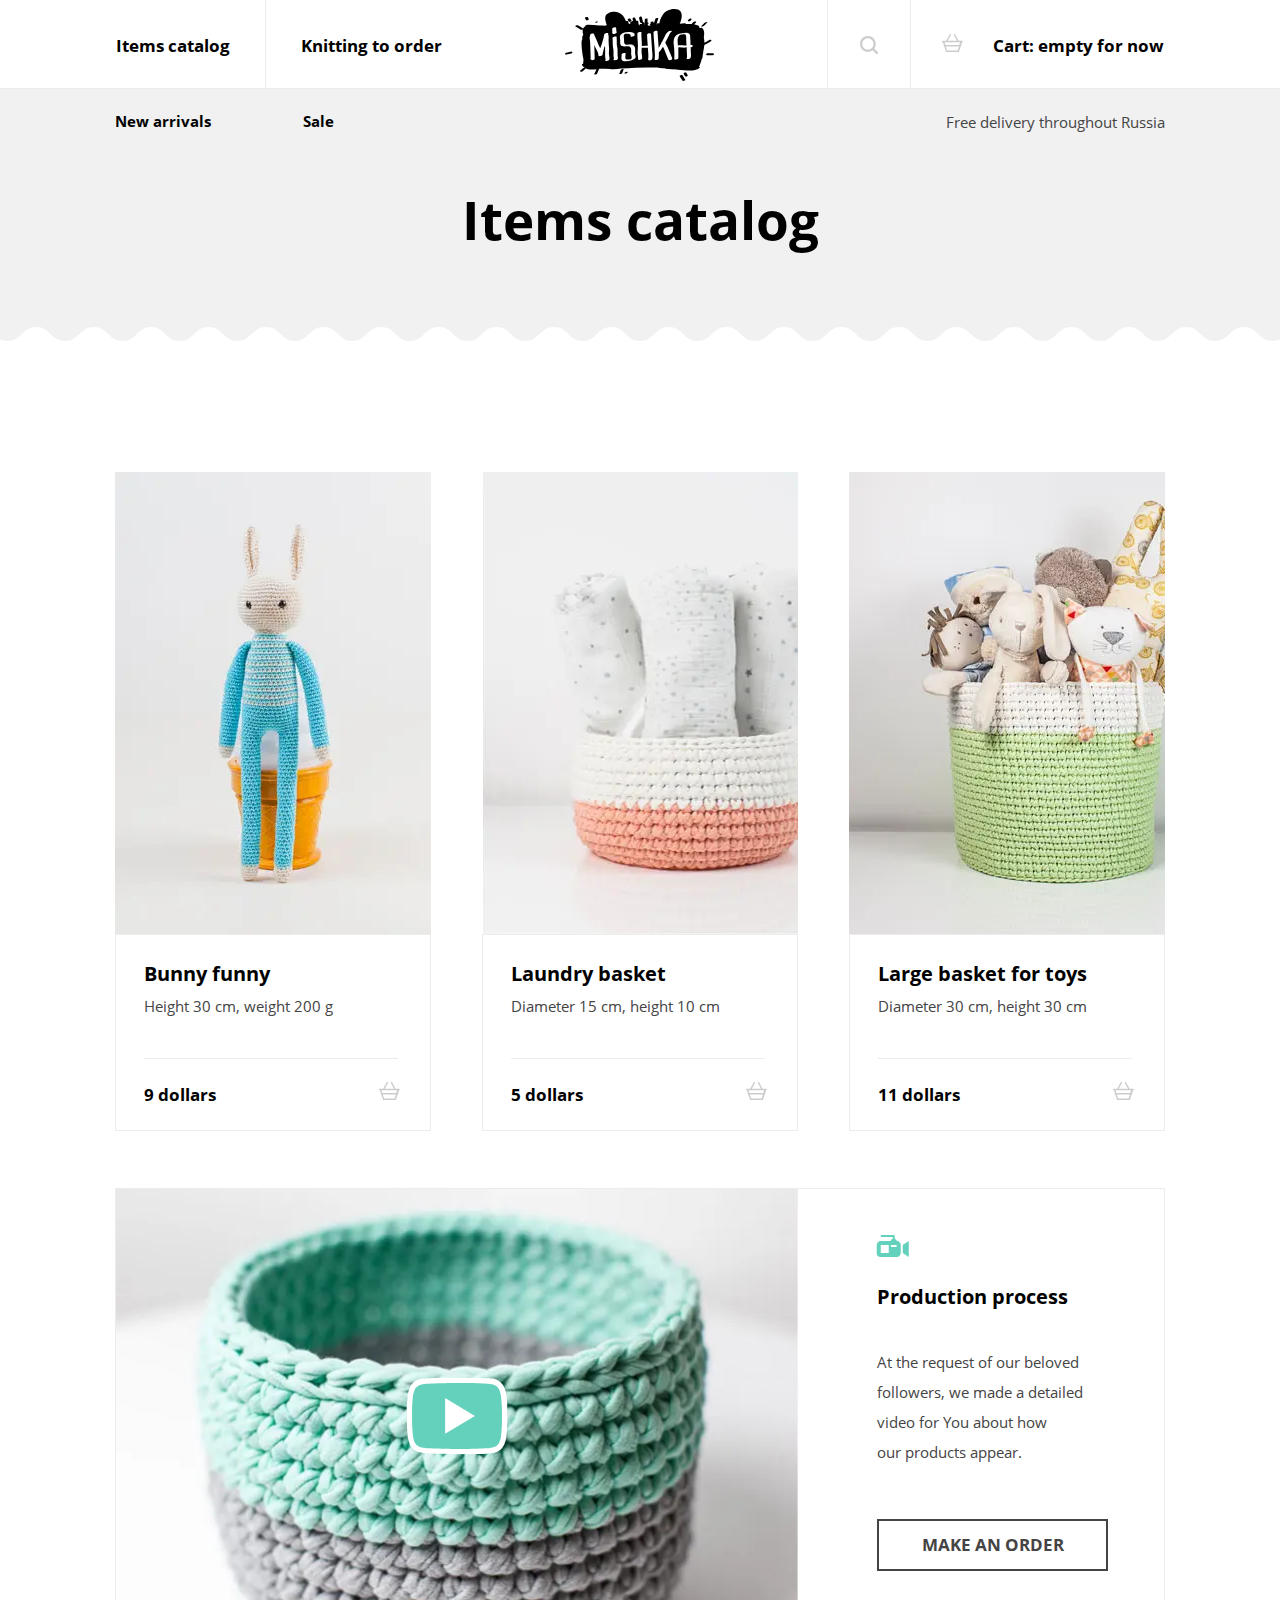
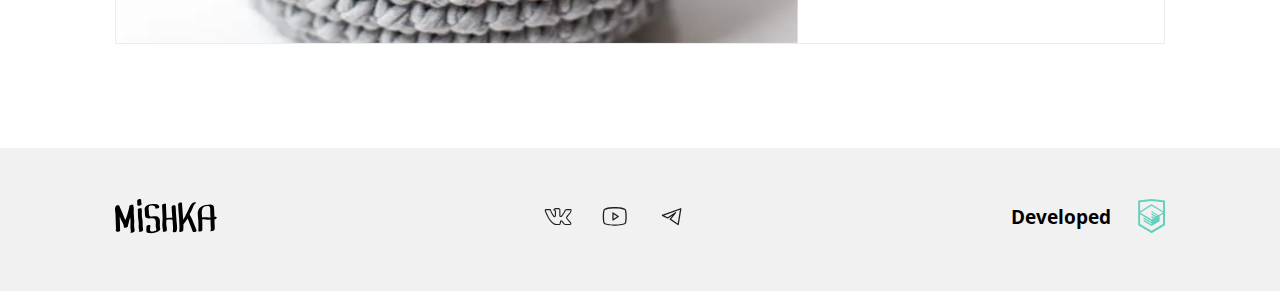
==== commit 44243eb6: "changes prices to dollars" ====
--- a/catalog.html
+++ b/catalog.html
@@ -1 +1 @@
-<!DOCTYPE html> <html class="page" lang="en"> <head> <meta charset="utf-8"> <meta name="viewport" content="width=device-width,initial-scale=1"> <meta name="description" content="Mishka - online store of cute handmade things for the home."> <meta name="keywords" content="Cute things, handmade, home, interior accessory, children's toys, bunny funny, laundry basket, large basket for toys, production process."> <link rel="preload" href="img/mishka-logo-desktop.svg" as="image"> <link rel="preload" href="img/hare-desktop.jpg" as="image"> <link rel="preload" href="img/laundry-basket-desktop.jpg" as="image"> <link rel="preload" href="img/toy-basket-desktop.jpg" as="image"> <link rel="preload" href="css/style.min.css" as="style"> <link rel="preload" href="js/script.js" as="script"> <link rel="preload" type="font/woff2" href="fonts/opensans.woff2" as="font" crossorigin="anonymous"> <link rel="preload" type="font/woff2" href="fonts/opensansbold.woff2" as="font" crossorigin="anonymous"> <link rel="icon" type="image/png" href="img/favicon.png" sizes="32x32"> <link rel="icon" type="image/x-icon" href="../favicon.ico" sizes="32x32"> <link rel="shortcut icon" type="image/x-icon" href="../favicon.ico" sizes="32x32"> <link rel="icon" href="img/favicons/favicon-svg.svg" type="image/svg+xml"> <link rel="apple-touch-icon" href="img/favicons/apple-icon-180x180.png" sizes="180x180"> <link rel="manifest" href="manifest.webmanifest"> <link href="css/style.min.css" rel="stylesheet"> <title>HTML Academy: Mishka&nbsp;- catalog page</title> </head> <body class="page__body"> <header class="page__header page-header" id="header"> <nav class="page-header__main-nav page-header__main-nav--nojs"> <div class="page-header__logo-wrapper"> <a class="page-header__logo" href="index.html" tabindex="3"> <picture> <source media=" (min-width: 1150px) " srcset="img/mishka-logo-desktop.svg, img/mishka-logo-desktop.svg 2x"> <source media=" (min-width: 768px) " srcset="img/mishka-logo-tablet.svg, img/mishka-logo-tablet.svg 2x"> <img class="page-header__logo-image" src="img/mishka-logo-mobile.svg" width="86" height="35" alt="Mishka main logo."> </picture> </a> <button class="page-header__toggle" type="button"> <span class="page-header__burger"></span> <span class="visually-hidden">Open/close site menu</span> </button> </div> <ul class="page-header__main-site-menu"> <li class="page-header__main-site-menu-item"> <a class="page-header__main-site-menu-link" href="catalog.html" tabindex="1">Items catalog</a> </li> <li class="page-header__main-site-menu-item"> <a class="page-header__main-site-menu-link" href="form.html" tabindex="2">Knitting to&nbsp;order</a> </li> </ul> <ul class="page-header__user-menu"> <li class="page-header__user-menu-item"> <a class="page-header__user-menu-link" href="#" tabindex="4"> <svg class="page-header__user-menu-link-image page-header__user-menu-link-image--search" xmlns="http://www.w3.org/2000/svg" width="18" height="18" viewBox="0 0 18 18" role="img" aria-label="Search icon (magnifying glass)." fill="none"> <use xlink:href="img/sprite.svg#search-icon"></use> </svg> <span class="page-header__user-menu-link-inscription page-header__user-menu-link-inscription--hidden">Site search</span> </a> </li> <li class="page-header__user-menu-item"> <a class="page-header__user-menu-link page-header__user-menu-link--full-text" href="#" tabindex="5"> <svg class="page-header__user-menu-link-image page-header__user-menu-link-image--cart" xmlns="http://www.w3.org/2000/svg" width="21" height="18" viewBox="0 0 21 18" role="img" aria-label="Cart icon." fill="none"> <use xlink:href="img/sprite.svg#cart-icon"></use> </svg> <span class="page-header__user-menu-link-inscription">Cart:</span> <span class="page-header__user-menu-link-quantity">empty for&nbsp;now</span> </a> </li> </ul> <ul class="page-header__additional-site-menu"> <li class="page-header__additional-site-menu-item"> <a class="page-header__additional-site-menu-link" href="catalog.html" tabindex="6">New arrivals</a> </li> <li class="page-header__additional-site-menu-item"> <a class="page-header__additional-site-menu-link" href="form.html" tabindex="7">Sale</a> </li> </ul> <a class="page-header__link-delivery" href="#" tabindex="8">Free delivery throughout Russia</a> </nav> </header> <main class="page__main"> <section class="catalog"> <div class="catalog__title-wrapper"> <h1 class="catalog__main-title">Items catalog</h1> <h2 class="visually-hidden">Main content of catalog</h2> </div> <ul class="catalog__list container"> <li class="catalog__item catalog-item"> <a class="catalog-item__link-image" href="#"> <picture> <source type="image/webp" media=" (min-width: 1150px) " srcset="img/hare-desktop.webp, img/hare-desktop@2x.webp 2x"> <source type="image/webp" media=" (min-width: 768px) " srcset="img/hare-tablet.webp, img/hare-tablet@2x.webp 2x"> <source type="image/webp" srcset="img/hare-mobile.webp, img/hare-mobile@2x.webp 2x"> <source media=" (min-width: 1440px) " srcset="img/hare-desktop.jpg, img/hare-desktop@2x.jpg 2x"> <source media=" (min-width: 768px) " srcset="img/hare-tablet.jpg, img/hare-tablet@2x.jpg 2x"> <img class="catalog-item__image" src="img/hare-mobile.jpg" srcset="img/hare-mobile@2x.jpg 2x" width="260" height="195" alt="Knitted figurine of a white hare in a blue sweater near a flower pot."> </picture> </a> <div class="catalog-item__text-content"> <a class="catalog-item__link-heading" href="#"> <h3 class="catalog-item__title">Bunny funny</h3> </a> <p class="catalog-item__characteristics">Height 30&nbsp;cm, weight 200&nbsp;g</p> <div class="catalog-item__footer"> <span class="catalog-item__price">1&nbsp;200&nbsp;rub.</span> <a class="catalog-item__cart-button" href="#"> <svg class="catalog-item__cart-button-image" xmlns="http://www.w3.org/2000/svg" width="21" height="18" viewBox="0 0 21 18" role="img" aria-label="Cart icon." fill="none"> <use xlink:href="img/sprite.svg#cart-icon"></use> </svg> <span class="visually-hidden">Open cart</span> </a> </div> </div> </li> <li class="catalog__item catalog-item"> <a class="catalog-item__link-image" href="#"> <picture> <source type="image/webp" media=" (min-width: 1150px) " srcset="img/laundry-basket-desktop.webp, img/laundry-basket-desktop@2x.webp 2x"> <source type="image/webp" media=" (min-width: 768px) " srcset="img/laundry-basket-tablet.webp, img/laundry-basket-tablet@2x.webp 2x"> <source type="image/webp" srcset="img/laundry-basket-mobile.webp, img/laundry-basket-mobile@2x.webp 2x"> <source media=" (min-width: 1440px) " srcset="img/laundry-basket-desktop.jpg, img/laundry-basket-desktop@2x.jpg 2x"> <source media=" (min-width: 768px) " srcset="img/laundry-basket-tablet.jpg, img/laundry-basket-tablet@2x.jpg 2x"> <img class="catalog-item__image" src="img/laundry-basket-mobile.jpg" srcset="img/laundry-basket-mobile@2x.jpg 2x" width="260" height="195" alt="Knitted laundry basket white on top and pink on bottom."> </picture> </a> <div class="catalog-item__text-content"> <a class="catalog-item__link-heading" href="#"> <h3 class="catalog-item__title">Laundry basket</h3> </a> <p class="catalog-item__characteristics">Diameter 15&nbsp;cm, height 10&nbsp;cm</p> <div class="catalog-item__footer"> <span class="catalog-item__price">690&nbsp;rub.</span> <a class="catalog-item__cart-button" href="#"> <svg class="catalog-item__cart-button-image" xmlns="http://www.w3.org/2000/svg" width="21" height="18" viewBox="0 0 21 18" role="img" aria-label="Cart icon." fill="none"> <use xlink:href="img/sprite.svg#cart-icon"></use> </svg> <span class="visually-hidden">Open cart</span> </a> </div> </div> </li> <li class="catalog__item catalog-item"> <a class="catalog-item__link-image" href="#"> <picture> <source type="image/webp" media=" (min-width: 1150px) " srcset="img/toy-basket-desktop.webp, img/toy-basket-desktop@2x.webp 2x"> <source type="image/webp" media=" (min-width: 768px) " srcset="img/toy-basket-tablet.webp, img/toy-basket-tablet@2x.webp 2x"> <source type="image/webp" srcset="img/toy-basket-mobile.webp, img/toy-basket-mobile@2x.webp 2x"> <source media=" (min-width: 1440px) " srcset="img/toy-basket-desktop.jpg, img/toy-basket-desktop@2x.jpg 2x"> <source media=" (min-width: 768px) " srcset="img/toy-basket-tablet.jpg, img/toy-basket-tablet@2x.jpg 2x"> <img class="catalog-item__image" src="img/toy-basket-mobile.jpg" srcset="img/toy-basket-mobile@2x.jpg 2x" width="260" height="195" alt="Light green and slightly white on top knitted large basket with soft toys inside."> </picture> </a> <div class="catalog-item__text-content"> <a class="catalog-item__link-heading" href="#"> <h3 class="catalog-item__title">Large basket for&nbsp;toys</h3> </a> <p class="catalog-item__characteristics">Diameter 30&nbsp;cm, height 30&nbsp;cm</p> <div class="catalog-item__footer"> <span class="catalog-item__price">1&nbsp;500&nbsp;rub.</span> <a class="catalog-item__cart-button" href="#"> <svg class="catalog-item__cart-button-image" xmlns="http://www.w3.org/2000/svg" width="21" height="18" viewBox="0 0 21 18" role="img" aria-label="Cart icon." fill="none"> <use xlink:href="img/sprite.svg#cart-icon"></use> </svg> <span class="visually-hidden">Open cart</span> </a> </div> </div> </li> </ul> </section> <section class="video container"> <div class="video__wrapper"> <h2 class="video__title">Production process</h2> <div class="video__video-content"> <div class="video__video-content-wrapper"> <picture> <source type="image/webp" media=" (min-width: 1150px) " srcset="img/video-desktop.webp, img/video-desktop@2x.webp 2x"> <source type="image/webp" media=" (min-width: 768px) " srcset="img/video-tablet.webp, img/video-tablet@2x.webp 2x"> <source type="image/webp" srcset="img/video-mobile.webp, img/video-mobile@2x.webp 2x"> <source media=" (min-width: 1440px) " srcset="img/video-desktop.jpg, img/video-desktop@2x.jpg 2x"> <source media=" (min-width: 768px) " srcset="img/video-tablet.jpg, img/video-tablet@2x.jpg 2x"> <img class="video__image" src="img/video-mobile.jpg" srcset="img/video-mobile@2x.jpg 2x" width="260" height="150" alt="Knitted basket light green on top and gray below."> </picture> <button class="video__control-button" type="button"> <svg class="video__control-button-image" xmlns="http://www.w3.org/2000/svg" width="101" height="77" viewBox="0 0 101 77" role="img" aria-label="YouTube logo light green (with white)." fill="none"> <use xlink:href="img/sprite.svg#play-icon"></use> </svg> <span class="visually-hidden">Watch the video</span> </button> </div> </div> <div class="video__additional-content"> <p class="video__text">At&nbsp;the&nbsp;request of&nbsp;our&nbsp;beloved followers, we&nbsp;made a&nbsp;detailed video for&nbsp;You about how our&nbsp;products appear.</p> <a class="video__button button button--catalog" href="#">Make an&nbsp;order</a> </div> </div> </section> </main> <footer class="page__footer page-footer"> <div class="page-footer__wrapper container"> <a class="page-footer__logo" href="index.html#header"> <svg class="page-footer__logo-image" xmlns="http://www.w3.org/2000/svg" width="102" height="35" viewBox="0 0 102 35" role="img" aria-label="Logo-inscription Mishka." fill="none"> <use xlink:href="img/sprite.svg#logo-footer"></use> </svg> <span class="visually-hidden">Logo-inscription Mishka</span> </a> <div class="page-footer__socials-list-wrapper"> <ul class="page-footer__socials-list socials-list"> <li class="socials-list__item"> <a class="socials-list__link" href="#"> <svg xmlns="http://www.w3.org/2000/svg" width="29" height="23" viewBox="0 0 29 23" role="img" aria-label="VKontakte logo." fill="none"> <use xlink:href="img/sprite.svg#vk"></use> </svg> <span class="visually-hidden">VKontakte</span> </a> </li> <li class="socials-list__item"> <a class="socials-list__link" href="#"> <svg xmlns="http://www.w3.org/2000/svg" width="29" height="23" viewBox="0 0 29 23" role="img" aria-label="YouTube logo." fill="none"> <use xmlns:xlink="http://www.w3.org/1999/xlink" xlink:href="img/sprite.svg#youtube"></use> </svg> <span class="visually-hidden">YouTube</span> </a> </li> <li class="socials-list__item"> <a class="socials-list__link" href="#"> <svg xmlns="http://www.w3.org/2000/svg" width="29" height="23" viewBox="0 0 29 23" role="img" aria-label="Telegram logo." fill="none"> <use xlink:href="img/sprite.svg#telegram"></use> </svg> <span class="visually-hidden">Telegram</span> </a> </li> </ul> </div> <a class="page-footer__html-academy-link" href="https://htmlacademy.ru/intensive/adaptive" target="_blank"> <span class="page-footer__html-academy-link-inscription">Developed</span> <svg class="page-footer__html-academy-link-icon" xmlns="http://www.w3.org/2000/svg" width="27" height="35" viewBox="0 0 27 35" role="img" aria-label="HTML Academy logo." fill="none"> <use xlink:href="img/sprite.svg#htmlacademy-logo"></use> </svg> <span class="visually-hidden">HTML Academy</span> </a> </div> </footer> <div class="modal-container"> <div class="modal-container__modal"> <h2 class="modal-container__section-title">Add to&nbsp;basket</h2> <form class="modal-container__form modal-container-form" action="https://echo.htmlacademy.ru" method="post"> <fieldset class="modal-container-form__group modal-container-group"> <legend class="modal-container-group__title">Select size:</legend> <div class="modal-container-group__radiobuttons-wrapper"> <div class="modal-container-group__box"> <input class="modal-container-group__radiobutton visually-hidden" id="modal-size-s" name="size" value="size-s" type="radio" checked="checked"> <label class="modal-container-group__label" for="modal-size-s">S</label> </div> <div class="modal-container-group__box"> <input class="modal-container-group__radiobutton visually-hidden" id="modal-size-m" name="size" value="size-m" type="radio"> <label class="modal-container-group__label" for="modal-size-m">M</label> </div> <div class="modal-container-group__box"> <input class="modal-container-group__radiobutton visually-hidden" id="modal-size-l" name="size" value="size-l" type="radio"> <label class="modal-container-group__label" for="modal-size-l">L</label> </div> </div> </fieldset> <button class="modal-container__button button button--modal" type="submit">Add</button> </form> </div> </div> <script src="js/script.js"></script> </body> </html> +<!DOCTYPE html> <html class="page" lang="en"> <head> <meta charset="utf-8"> <meta name="viewport" content="width=device-width,initial-scale=1"> <meta name="description" content="Mishka - online store of cute handmade things for the home."> <meta name="keywords" content="Cute things, handmade, home, interior accessory, children's toys, bunny funny, laundry basket, large basket for toys, production process."> <link rel="preload" href="img/mishka-logo-desktop.svg" as="image"> <link rel="preload" href="img/hare-desktop.jpg" as="image"> <link rel="preload" href="img/laundry-basket-desktop.jpg" as="image"> <link rel="preload" href="img/toy-basket-desktop.jpg" as="image"> <link rel="preload" href="css/style.min.css" as="style"> <link rel="preload" href="js/script.js" as="script"> <link rel="preload" type="font/woff2" href="fonts/opensans.woff2" as="font" crossorigin="anonymous"> <link rel="preload" type="font/woff2" href="fonts/opensansbold.woff2" as="font" crossorigin="anonymous"> <link rel="icon" type="image/png" href="img/favicon.png" sizes="32x32"> <link rel="icon" type="image/x-icon" href="../favicon.ico" sizes="32x32"> <link rel="shortcut icon" type="image/x-icon" href="../favicon.ico" sizes="32x32"> <link rel="icon" href="img/favicons/favicon-svg.svg" type="image/svg+xml"> <link rel="apple-touch-icon" href="img/favicons/apple-icon-180x180.png" sizes="180x180"> <link rel="manifest" href="manifest.webmanifest"> <link href="css/style.min.css" rel="stylesheet"> <title>HTML Academy: Mishka&nbsp;- catalog page</title> </head> <body class="page__body"> <header class="page__header page-header" id="header"> <nav class="page-header__main-nav page-header__main-nav--nojs"> <div class="page-header__logo-wrapper"> <a class="page-header__logo" href="index.html" tabindex="3"> <picture> <source media=" (min-width: 1150px) " srcset="img/mishka-logo-desktop.svg, img/mishka-logo-desktop.svg 2x"> <source media=" (min-width: 768px) " srcset="img/mishka-logo-tablet.svg, img/mishka-logo-tablet.svg 2x"> <img class="page-header__logo-image" src="img/mishka-logo-mobile.svg" srcset="img/mishka-logo-mobile.svg 2x" width="86" height="35" alt="Mishka main logo."> </picture> </a> <button class="page-header__toggle" type="button"> <span class="page-header__burger"></span> <span class="visually-hidden">Open/close site menu</span> </button> </div> <ul class="page-header__main-site-menu"> <li class="page-header__main-site-menu-item"> <a class="page-header__main-site-menu-link" href="catalog.html" tabindex="1">Items catalog</a> </li> <li class="page-header__main-site-menu-item"> <a class="page-header__main-site-menu-link" href="form.html" tabindex="2">Knitting to&nbsp;order</a> </li> </ul> <ul class="page-header__user-menu"> <li class="page-header__user-menu-item"> <a class="page-header__user-menu-link" href="#" tabindex="4"> <svg class="page-header__user-menu-link-image page-header__user-menu-link-image--search" xmlns="http://www.w3.org/2000/svg" width="18" height="18" viewBox="0 0 18 18" role="img" aria-label="Search icon (magnifying glass)." fill="none"> <use xlink:href="img/sprite.svg#search-icon"></use> </svg> <span class="page-header__user-menu-link-inscription page-header__user-menu-link-inscription--hidden">Site search</span> </a> </li> <li class="page-header__user-menu-item"> <a class="page-header__user-menu-link page-header__user-menu-link--full-text" href="#" tabindex="5"> <svg class="page-header__user-menu-link-image page-header__user-menu-link-image--cart" xmlns="http://www.w3.org/2000/svg" width="21" height="18" viewBox="0 0 21 18" role="img" aria-label="Cart icon." fill="none"> <use xlink:href="img/sprite.svg#cart-icon"></use> </svg> <span class="page-header__user-menu-link-inscription">Cart:</span> <span class="page-header__user-menu-link-quantity">empty for&nbsp;now</span> </a> </li> </ul> <div class="page-header__bottom"> <div class="page-header__bottom-wrapper container"> <ul class="page-header__additional-site-menu"> <li class="page-header__additional-site-menu-item"> <a class="page-header__additional-site-menu-link" href="catalog.html" tabindex="6">New arrivals</a> </li> <li class="page-header__additional-site-menu-item"> <a class="page-header__additional-site-menu-link" href="form.html" tabindex="7">Sale</a> </li> </ul> <a class="page-header__link-delivery" href="#" tabindex="8">Free delivery throughout Russia</a> </div> </div> </nav> </header> <main class="page__main"> <section class="catalog"> <div class="catalog__title-wrapper"> <h1 class="catalog__main-title">Items catalog</h1> <h2 class="visually-hidden">Main content of catalog</h2> </div> <ul class="catalog__list container"> <li class="catalog__item catalog-item"> <a class="catalog-item__link-image" href="#"> <picture> <source type="image/webp" media=" (min-width: 1150px) " srcset="img/hare-desktop.webp, img/hare-desktop@2x.webp 2x"> <source type="image/webp" media=" (min-width: 768px) " srcset="img/hare-tablet.webp, img/hare-tablet@2x.webp 2x"> <source type="image/webp" srcset="img/hare-mobile.webp, img/hare-mobile@2x.webp 2x"> <source media=" (min-width: 1440px) " srcset="img/hare-desktop.jpg, img/hare-desktop@2x.jpg 2x"> <source media=" (min-width: 768px) " srcset="img/hare-tablet.jpg, img/hare-tablet@2x.jpg 2x"> <img class="catalog-item__image" src="img/hare-mobile.jpg" srcset="img/hare-mobile@2x.jpg 2x" width="260" height="195" alt="Knitted figurine of a white hare in a blue sweater near a flower pot."> </picture> </a> <div class="catalog-item__text-content"> <a class="catalog-item__link-heading" href="#"> <h3 class="catalog-item__title">Bunny funny</h3> </a> <p class="catalog-item__characteristics">Height 30&nbsp;cm, weight 200&nbsp;g</p> <div class="catalog-item__footer"> <span class="catalog-item__price">9&nbsp;dollars</span> <a class="catalog-item__cart-button" href="#"> <svg class="catalog-item__cart-button-image" xmlns="http://www.w3.org/2000/svg" width="21" height="18" viewBox="0 0 21 18" role="img" aria-label="Cart icon." fill="none"> <use xlink:href="img/sprite.svg#cart-icon"></use> </svg> <span class="visually-hidden">Open cart</span> </a> </div> </div> </li> <li class="catalog__item catalog-item"> <a class="catalog-item__link-image" href="#"> <picture> <source type="image/webp" media=" (min-width: 1150px) " srcset="img/laundry-basket-desktop.webp, img/laundry-basket-desktop@2x.webp 2x"> <source type="image/webp" media=" (min-width: 768px) " srcset="img/laundry-basket-tablet.webp, img/laundry-basket-tablet@2x.webp 2x"> <source type="image/webp" srcset="img/laundry-basket-mobile.webp, img/laundry-basket-mobile@2x.webp 2x"> <source media=" (min-width: 1440px) " srcset="img/laundry-basket-desktop.jpg, img/laundry-basket-desktop@2x.jpg 2x"> <source media=" (min-width: 768px) " srcset="img/laundry-basket-tablet.jpg, img/laundry-basket-tablet@2x.jpg 2x"> <img class="catalog-item__image" src="img/laundry-basket-mobile.jpg" srcset="img/laundry-basket-mobile@2x.jpg 2x" width="260" height="195" alt="Knitted laundry basket white on top and pink on bottom."> </picture> </a> <div class="catalog-item__text-content"> <a class="catalog-item__link-heading" href="#"> <h3 class="catalog-item__title">Laundry basket</h3> </a> <p class="catalog-item__characteristics">Diameter 15&nbsp;cm, height 10&nbsp;cm</p> <div class="catalog-item__footer"> <span class="catalog-item__price">5&nbsp;dollars</span> <a class="catalog-item__cart-button" href="#"> <svg class="catalog-item__cart-button-image" xmlns="http://www.w3.org/2000/svg" width="21" height="18" viewBox="0 0 21 18" role="img" aria-label="Cart icon." fill="none"> <use xlink:href="img/sprite.svg#cart-icon"></use> </svg> <span class="visually-hidden">Open cart</span> </a> </div> </div> </li> <li class="catalog__item catalog-item"> <a class="catalog-item__link-image" href="#"> <picture> <source type="image/webp" media=" (min-width: 1150px) " srcset="img/toy-basket-desktop.webp, img/toy-basket-desktop@2x.webp 2x"> <source type="image/webp" media=" (min-width: 768px) " srcset="img/toy-basket-tablet.webp, img/toy-basket-tablet@2x.webp 2x"> <source type="image/webp" srcset="img/toy-basket-mobile.webp, img/toy-basket-mobile@2x.webp 2x"> <source media=" (min-width: 1440px) " srcset="img/toy-basket-desktop.jpg, img/toy-basket-desktop@2x.jpg 2x"> <source media=" (min-width: 768px) " srcset="img/toy-basket-tablet.jpg, img/toy-basket-tablet@2x.jpg 2x"> <img class="catalog-item__image" src="img/toy-basket-mobile.jpg" srcset="img/toy-basket-mobile@2x.jpg 2x" width="260" height="195" alt="Light green and slightly white on top knitted large basket with soft toys inside."> </picture> </a> <div class="catalog-item__text-content"> <a class="catalog-item__link-heading" href="#"> <h3 class="catalog-item__title">Large basket for&nbsp;toys</h3> </a> <p class="catalog-item__characteristics">Diameter 30&nbsp;cm, height 30&nbsp;cm</p> <div class="catalog-item__footer"> <span class="catalog-item__price">11&nbsp;dollars</span> <a class="catalog-item__cart-button" href="#"> <svg class="catalog-item__cart-button-image" xmlns="http://www.w3.org/2000/svg" width="21" height="18" viewBox="0 0 21 18" role="img" aria-label="Cart icon." fill="none"> <use xlink:href="img/sprite.svg#cart-icon"></use> </svg> <span class="visually-hidden">Open cart</span> </a> </div> </div> </li> </ul> </section> <section class="video container"> <div class="video__wrapper"> <h2 class="video__title">Production process</h2> <div class="video__video-content"> <div class="video__video-content-wrapper"> <picture> <source type="image/webp" media=" (min-width: 1150px) " srcset="img/video-desktop.webp, img/video-desktop@2x.webp 2x"> <source type="image/webp" media=" (min-width: 768px) " srcset="img/video-tablet.webp, img/video-tablet@2x.webp 2x"> <source type="image/webp" srcset="img/video-mobile.webp, img/video-mobile@2x.webp 2x"> <source media=" (min-width: 1440px) " srcset="img/video-desktop.jpg, img/video-desktop@2x.jpg 2x"> <source media=" (min-width: 768px) " srcset="img/video-tablet.jpg, img/video-tablet@2x.jpg 2x"> <img class="video__image" src="img/video-mobile.jpg" srcset="img/video-mobile@2x.jpg 2x" width="260" height="150" alt="Knitted basket light green on top and gray below."> </picture> <button class="video__control-button" type="button"> <svg class="video__control-button-image" xmlns="http://www.w3.org/2000/svg" width="101" height="77" viewBox="0 0 101 77" role="img" aria-label="YouTube logo light green (with white)." fill="none"> <use xlink:href="img/sprite.svg#play-icon"></use> </svg> <span class="visually-hidden">Watch the video</span> </button> </div> </div> <div class="video__additional-content"> <p class="video__text">At&nbsp;the&nbsp;request of&nbsp;our&nbsp;beloved followers, we&nbsp;made a&nbsp;detailed video for&nbsp;You about how our&nbsp;products appear.</p> <a class="video__button button button--catalog" href="#">Make an&nbsp;order</a> </div> </div> </section> </main> <footer class="page__footer page-footer"> <div class="page-footer__wrapper container"> <a class="page-footer__logo" href="index.html#header"> <svg class="page-footer__logo-image" xmlns="http://www.w3.org/2000/svg" width="102" height="35" viewBox="0 0 102 35" role="img" aria-label="Logo-inscription Mishka." fill="none"> <use xlink:href="img/sprite.svg#logo-footer"></use> </svg> <span class="visually-hidden">Logo-inscription Mishka</span> </a> <div class="page-footer__socials-list-wrapper"> <ul class="page-footer__socials-list socials-list"> <li class="socials-list__item"> <a class="socials-list__link" href="#"> <svg xmlns="http://www.w3.org/2000/svg" width="29" height="23" viewBox="0 0 29 23" role="img" aria-label="VKontakte logo." fill="none"> <use xlink:href="img/sprite.svg#vk"></use> </svg> <span class="visually-hidden">VKontakte</span> </a> </li> <li class="socials-list__item"> <a class="socials-list__link" href="#"> <svg xmlns="http://www.w3.org/2000/svg" width="29" height="23" viewBox="0 0 29 23" role="img" aria-label="YouTube logo." fill="none"> <use xmlns:xlink="http://www.w3.org/1999/xlink" xlink:href="img/sprite.svg#youtube"></use> </svg> <span class="visually-hidden">YouTube</span> </a> </li> <li class="socials-list__item"> <a class="socials-list__link" href="#"> <svg xmlns="http://www.w3.org/2000/svg" width="29" height="23" viewBox="0 0 29 23" role="img" aria-label="Telegram logo." fill="none"> <use xlink:href="img/sprite.svg#telegram"></use> </svg> <span class="visually-hidden">Telegram</span> </a> </li> </ul> </div> <a class="page-footer__html-academy-link" href="https://htmlacademy.ru/intensive/adaptive" target="_blank"> <span class="page-footer__html-academy-link-inscription">Developed</span> <svg class="page-footer__html-academy-link-icon" xmlns="http://www.w3.org/2000/svg" width="27" height="35" viewBox="0 0 27 35" role="img" aria-label="HTML Academy logo." fill="none"> <use xlink:href="img/sprite.svg#htmlacademy-logo"></use> </svg> <span class="visually-hidden">HTML Academy</span> </a> </div> </footer> <div class="modal-container"> <div class="modal-container__modal"> <h2 class="modal-container__section-title">Add to&nbsp;basket</h2> <form class="modal-container__form modal-container-form" action="https://echo.htmlacademy.ru" method="post"> <fieldset class="modal-container-form__group modal-container-group"> <legend class="modal-container-group__title">Select size:</legend> <div class="modal-container-group__radiobuttons-wrapper"> <div class="modal-container-group__box"> <input class="modal-container-group__radiobutton visually-hidden" id="modal-size-s" name="size" value="size-s" type="radio" checked="checked"> <label class="modal-container-group__label" for="modal-size-s">S</label> </div> <div class="modal-container-group__box"> <input class="modal-container-group__radiobutton visually-hidden" id="modal-size-m" name="size" value="size-m" type="radio"> <label class="modal-container-group__label" for="modal-size-m">M</label> </div> <div class="modal-container-group__box"> <input class="modal-container-group__radiobutton visually-hidden" id="modal-size-l" name="size" value="size-l" type="radio"> <label class="modal-container-group__label" for="modal-size-l">L</label> </div> </div> </fieldset> <button class="modal-container__button button button--modal" type="submit">Add</button> </form> </div> </div> <script src="js/script.js"></script> </body> </html> --- a/css/style.min.css
+++ b/css/style.min.css
@@ -1,2 +1,2 @@
-@charset "UTF-8";@font-face{font-family:"Open Sans";src:url(../fonts/opensans.woff2)format("woff2"),url(../fonts/opensans.woff)format("woff");font-weight:400;font-style:normal;font-display:swap}@font-face{font-family:"Open Sans";src:url(../fonts/opensansbold.woff2)format("woff2"),url(../fonts/opensansbold.woff)format("woff");font-weight:700;font-style:normal;font-display:swap}*,::after,::before{box-sizing:border-box}img{display:block;height:auto;object-fit:cover}a{text-decoration:none}.visually-hidden{position:absolute;margin:-1px;padding:0;border:0;height:1px;width:1px;white-space:nowrap;-webkit-clip-path:inset(100%);clip-path:inset(100%);clip:rect(1px,1px,1px,1px);overflow:hidden}.container,img{margin:0 auto;width:100%}.container{padding:0 30px}@media (min-width:768px){.container{padding:0 50px;max-width:1150px}}.page,.page__body{background-color:#fff}.page{height:100%}.page__body{display:grid;grid-template-rows:auto 1fr auto;width:100%;min-width:320px;min-height:100%;margin:0;font-family:"Open Sans","Arial",sans-serif;font-size:15px;line-height:30px;color:#444;font-style:normal;word-break:break-word}@media (max-width:767px){.page__body{grid-template-rows:1fr auto}}@media (min-width:768px){.page__body{font-size:17px}}@media (max-width:767px){.page__main{position:relative;left:0;right:0;top:62px}}.page-header{position:relative}@media (max-width:767px){.page-header__main-nav{position:absolute;left:0;right:0;top:0;z-index:10;display:flex;flex-direction:column;background-color:#fff}}@media (min-width:768px){.page-header__main-nav{display:grid;grid-template-columns:370px 1fr;grid-template-rows:auto auto;align-items:center;margin:0 auto}}@media (min-width:1150px){.page-header__main-nav{grid-template-columns:1fr 150px 1fr;column-gap:40px;margin:0;width:100%}}@media (max-width:767px){.page-header__main-nav--nojs{position:relative;margin:0 0-62px}}@media (min-width:768px){.page-header__main-nav::before{content:"";display:block;height:100%;grid-column:1/-1;grid-row:2/-1;background-color:#f1f1f1}.page-header--alter-background .page-header__main-nav::before{background-color:#f9f9f9}.page-header__main-nav::after{content:"";position:relative;z-index:11;align-self:start;height:1px;grid-column:1/-1;grid-row:2/-1;background-color:transparent;box-shadow:inset 0 1px 0 0#ececec}}@media (max-width:767px){.page-header__logo-wrapper{display:flex;flex-wrap:wrap;justify-content:center;align-items:center;height:80px;box-shadow:inset 0-1px 0 0#ececec}}@media (min-width:768px){.page-header__logo-wrapper{grid-column:1/2;grid-row:1/2;padding:22px 48px 20px}}@media (min-width:1150px){.page-header__logo-wrapper{grid-column:2/3;padding:9px 0 7px}}.page-header__logo{display:block;width:86px;height:35px;transition:all .3s ease-in-out}@media (min-width:768px){.page-header__logo{width:114px;height:46px}}@media (min-width:1150px){.page-header__logo{width:149px;height:72px}}.page-header__logo:focus,.page-header__logo:hover{opacity:.6}.page-header__logo:active{opacity:.3}.page-header__toggle{position:absolute;right:31px;top:32px;padding:0;display:block;width:20px;height:14px;background-color:transparent;border:0;cursor:pointer}@media (min-width:768px){.page-header__toggle{display:none}}.page-header__main-nav--opened .page-header__toggle{right:30px;top:29px;width:21px;height:20px}.page-header__main-nav--nojs .page-header__toggle{display:none}.page-header__burger,.page-header__burger::after,.page-header__burger::before{display:block;width:20px;height:2px;background-color:#000}.page-header__main-nav--opened .page-header__burger{width:25px;transform:translate(-2px,0) rotate(-45deg)}.page-header__burger::after,.page-header__burger::before{content:"";transform:translateY(-6px)}.page-header__main-nav--opened .page-header__burger::before{width:25px;transform:translate(0,0) rotate(90deg)}.page-header__burger::after{transform:translateY(4px)}.page-header__main-nav--opened .page-header__burger::after{display:none}.page-header__main-site-menu{margin:0;padding:0;list-style-type:none}@media (max-width:767px){.page-header__main-site-menu{display:none}}@media (min-width:768px){.page-header__main-site-menu{grid-column:1/2;grid-row:2/3;display:flex;flex-wrap:wrap;column-gap:37px;margin:0 0 0 50px}}@media (min-width:1150px){.page-header__main-site-menu{grid-column:1/2;grid-row:1/2;column-gap:0;margin:0 48px 0 auto;max-width:420px}}.page-header__main-nav--nojs .page-header__main-site-menu,.page-header__main-nav--opened .page-header__main-site-menu,.page-header__main-site-menu-item{display:flex;flex-wrap:wrap}@media (max-width:767px){.page-header__main-nav--nojs .page-header__main-site-menu,.page-header__main-nav--opened .page-header__main-site-menu{flex-direction:column;background-color:#fff}}@media (max-width:767px){.page-header__main-site-menu-item{box-shadow:inset 0-1px 0 0#ececec}}.page-header__main-site-menu-link{transition:all .3s ease-in-out;margin:0;font-size:17px;line-height:24px;font-weight:700;color:#000}@media (max-width:767px){.page-header__main-site-menu-link{padding:29px 30px 26px 76px;width:100%}}@media (min-width:768px) and (max-width:1149px){.page-header__main-site-menu-link{margin:0;font-size:15px;line-height:24px;font-weight:700;color:#000}}@media (min-width:768px){.page-header__main-site-menu-link{position:relative;z-index:11;padding:22px 0}}@media (min-width:1150px){.page-header__main-site-menu-link{padding:34px 35px 30px 0}}.page-header__main-site-menu-link:focus,.page-header__main-site-menu-link:hover{opacity:.6}.page-header__main-site-menu-link:active{opacity:.3}@media (min-width:1150px){.page-header__main-site-menu-item:nth-child(even) .page-header__main-site-menu-link{padding:34px 35px 30px;border-left:1px solid #ececec}}.page-header__user-menu{margin:0;padding:0;list-style-type:none}@media (max-width:767px){.page-header__user-menu{display:none}}@media (min-width:768px){.page-header__user-menu{grid-column:2/-1;grid-row:1/2;display:flex;flex-wrap:wrap;flex-direction:row;margin:0 10px 0 auto;max-width:400px}}@media (min-width:1150px){.page-header__user-menu{grid-column:3/4;justify-self:end;margin:0 auto 0 72px}}.page-header__main-nav--nojs .page-header__user-menu,.page-header__main-nav--opened .page-header__user-menu,.page-header__user-menu-item{display:flex;flex-wrap:wrap}@media (max-width:767px){.page-header__main-nav--nojs .page-header__user-menu,.page-header__main-nav--opened .page-header__user-menu{flex-direction:column;background-color:#fff}}@media (max-width:767px){.page-header__user-menu-item{box-shadow:inset 0-1px 0 0#ececec}}.page-header__user-menu-link{transition:all .3s ease-in-out;margin:0;font-size:17px;line-height:24px;font-weight:700;color:#000}@media (max-width:767px){.page-header__user-menu-link{display:flex;flex-wrap:wrap;align-items:center;padding:28px 30px 27px;width:100%}}@media (min-width:768px){.page-header__user-menu-link{padding:36px 31px 28px 33px;border-left:1px solid #ececec}}@media (min-width:1150px){.page-header__user-menu-link{padding:36px 32px 28px}}.page-header__user-menu-link--full-text{padding:28px 40px 27px 31px}@media (min-width:768px){.page-header__user-menu-link--full-text{padding:33px 40px 27px 31px}}@media (min-width:1150px){.page-header__user-menu-link--full-text{padding:33px 52px 26px 31px}}@media (max-width:767px){.page-header__user-menu-link-inscription{margin:0 5px 0 0}}@media (min-width:768px){.page-header__user-menu-link-inscription--hidden{display:none}}.page-header__user-menu-link:hover .page-header__user-menu-link-inscription,.page-header__user-menu-link:hover .page-header__user-menu-link-quantity{opacity:.6}.page-header__user-menu-link:active .page-header__user-menu-link-inscription,.page-header__user-menu-link:active .page-header__user-menu-link-quantity{opacity:.3}.page-header__user-menu-link-image--search{color:rgba(0,0,0,.2)}@media (max-width:767px){.page-header__user-menu-link-image--search{margin:0 26px 0 2px}}.page-header__user-menu-link:focus .page-header__user-menu-link-image--search,.page-header__user-menu-link:hover .page-header__user-menu-link-image--search{color:#63d1bb}.page-header__user-menu-link:active .page-header__user-menu-link-image--search{opacity:.3}.page-header__user-menu-link-image--cart{color:rgba(0,0,0,.2)}@media (max-width:767px){.page-header__user-menu-link-image--cart{margin:-4px 25px 0 0}}@media (min-width:768px){.page-header__user-menu-link-image--cart{margin:1px 26px 0 0}}.page-header__user-menu-link:focus .page-header__user-menu-link-image--cart,.page-header__user-menu-link:hover .page-header__user-menu-link-image--cart{color:#63d1bb}.page-header__user-menu-link:active .page-header__user-menu-link-image--cart{opacity:.3}@media (max-width:1149px){.page-header__additional-site-menu{display:none}}@media (min-width:1150px){.page-header__additional-site-menu{position:relative;z-index:11;grid-column:1/2;grid-row:2/3;display:flex;flex-wrap:wrap;padding:0;list-style-type:none;margin:0 146px 0 auto;max-width:347px}}.page-header__additional-site-menu-link{display:block;padding:20px 46px;transition:all .3s ease-in-out;margin:0;font-size:15px;line-height:24px;font-weight:700;color:#000}.page-header__additional-site-menu-link:focus,.page-header__additional-site-menu-link:hover{opacity:.6}.page-header__additional-site-menu-link:active{opacity:.3}.page-header__additional-site-menu-item:nth-child(odd) .page-header__additional-site-menu-link{padding:20px 46px 20px 0}.page-header__link-delivery{transition:all .3s ease-in-out}@media (max-width:767px){.page-header__link-delivery{display:none}}@media (min-width:768px){.page-header__link-delivery{position:relative;z-index:11;font-size:15px;line-height:24px;color:#444;grid-column:2/-1;grid-row:2/3;justify-self:end;display:block;margin:0 50px 0 0;padding:21px 0}}@media (min-width:1150px){.page-header__link-delivery{grid-column:3/-1;margin:0 auto 0 188px}}.page-header__link-delivery:focus,.page-header__link-delivery:hover{opacity:.6}.page-header__link-delivery:active{opacity:.3}.promo{position:relative;background-color:#f9f9f9}@media (min-width:768px){.promo::after{content:"";position:absolute;left:0;right:0;bottom:0;display:block;width:100%;height:24px;background-image:url(../img/zigzag-fill-tablet.svg);background-repeat:repeat-x;background-size:768px 24px;background-position:center bottom}}@media (min-width:1150px){.promo::after{height:34px;background-image:url(../img/zigzag-fill-desktop.svg);background-repeat:repeat-x;background-size:1150px 34px;background-position:center bottom}}.promo__wrapper{position:relative;display:flex;flex-direction:column;margin:0 auto;padding:90px 0 0;width:100%;min-height:506px}@media (min-width:768px){.promo__wrapper{padding:88px 0 0;min-height:690px}}@media (min-width:1150px){.promo__wrapper{padding:92px 0 0;min-height:697px}}.promo__image{position:absolute;left:50%;top:0;width:320px;transform:translateX(-50%)}@media (min-width:768px){.promo__image{top:-68px;width:768px}}@media (min-width:1150px){.promo__image{top:-66px;width:1150px}}.promo__main-title{position:relative;z-index:1;font-size:27px;line-height:30px;font-weight:700;text-align:center;color:#000;margin:0 auto auto;padding:0 30px;width:320px}@media (min-width:768px){.promo__main-title{font-size:43px;line-height:50px}}@media (min-width:1150px){.promo__main-title{font-size:53px;line-height:57px}}@media (min-width:768px){.promo__main-title{width:668px}}@media (min-width:1150px){.promo__main-title{width:700px}}.promo__items-list{display:flex;flex-direction:column;padding:0;list-style-type:none;margin:40px auto 0;width:100%}@media (min-width:768px){.promo__items-list{flex-direction:row;flex-wrap:wrap;align-items:stretch;padding:0 50px}}.promo__items-list-item{display:flex;flex-grow:1}.promo__items-list-link{position:relative;flex-grow:1;display:block;padding:24px 30px 31px;transition:all .3s ease-in-out}@media (min-width:768px){.promo__items-list-link{padding:25px 36px 46px;width:334px;height:100%}}@media (min-width:1150px){.promo__items-list-link{padding:25px 37px 51px;width:525px}}.promo__items-list-link:focus,.promo__items-list-link:hover{transform:translateY(-5px)}.promo__items-list-item:nth-child(odd) .promo__items-list-link{background-color:#63d1bb}.promo__items-list-item:nth-child(odd) .promo__items-list-link:active,.promo__items-list-item:nth-child(odd) .promo__items-list-link:focus,.promo__items-list-item:nth-child(odd) .promo__items-list-link:hover{background-color:#59d5bc}.promo__items-list-item:nth-child(even) .promo__items-list-link{background-color:#56c3b2}.promo__items-list-item:nth-child(even) .promo__items-list-link:active,.promo__items-list-item:nth-child(even) .promo__items-list-link:focus,.promo__items-list-item:nth-child(even) .promo__items-list-link:hover{background-color:#46c1ae}.promo__items-list-link-image{position:absolute;opacity:.5}.promo__items-list-link:focus .promo__items-list-link-image,.promo__items-list-link:hover .promo__items-list-link-image{opacity:.7}.promo__items-list-link:active .promo__items-list-link-image{opacity:.3}.promo__items-list-link-image--interior-items{top:23px;right:36px;width:40px;height:62px}@media (min-width:768px){.promo__items-list-link-image--interior-items{top:30px;width:41px;height:62px}}.promo__items-list-link-image--kids-toys{top:21px;right:27px;width:60px;height:60px}@media (min-width:768px){.promo__items-list-link-image--kids-toys{top:31px;right:33px;width:61px;height:61px}}@media (min-width:1150px){.promo__items-list-link-image--kids-toys{top:31px;right:35px;width:60px;height:61px}}.promo__items-list-link-title{width:130px;margin:0;font-size:19px;line-height:24px;font-weight:700;color:#fff}@media (min-width:768px){.promo__items-list-link-title{font-size:20px;line-height:30px}}.week-product{position:relative;margin:0 auto;padding:31px 0 42px;max-width:1150px}@media (min-width:768px){.week-product{padding:40px 0 69px}}@media (min-width:1150px){.week-product{padding:42px 0 0}}.week-product::after{content:"";position:absolute;left:0;right:0;bottom:0;display:block;width:100%;height:6px;background-image:url(../img/zigzag-line-mobile.svg);background-repeat:repeat-x;background-size:100% 6px;background-position:center bottom}@media (min-width:768px) and (max-width:1149px){.week-product::after{height:17px;background-image:url(../img/zigzag-line-tablet.svg);background-size:100% 17px}}@media (min-width:1150px){.week-product::after{display:none}}@media (min-width:768px){.week-product__wrapper{display:grid;grid-template-columns:1fr 334px;column-gap:42px;align-items:start}}@media (min-width:1150px){.week-product__wrapper{position:relative;grid-template-columns:117px 292px 525px;column-gap:58px;padding:0 0 96px}.week-product__wrapper::after{content:"";position:absolute;left:0;right:0;bottom:0;display:block;width:100%;height:23px;background-image:url(../img/zigzag-line-desktop.svg);background-repeat:repeat-x;background-size:100% 23px;background-position:center bottom}}.week-product__header{display:flex;flex-direction:column;margin:0 0 17px}@media (min-width:768px){.week-product__header{grid-column:1/-1;flex-direction:row;justify-content:space-between;margin:0 0 38px}}@media (min-width:1150px){.week-product__header{grid-column:1/-1;grid-row:1/2;display:grid;grid-template-columns:117px 292px 525px;column-gap:58px;margin:0 0 36px;padding:73px 0 0}}.week-product__section-title{margin:0;font-size:25px;line-height:30px;font-weight:700;color:#000}@media (max-width:767px){.week-product__section-title{margin:0 0 4px}}@media (min-width:1150px){.week-product__section-title{position:relative;z-index:1;grid-column:2/-1}}@media (min-width:768px){.week-product__section-title{font-size:43px;line-height:50px}}@media (min-width:1150px){.week-product__section-title{font-size:53px;line-height:57px}}.week-product__label{margin:0;font-size:17px;line-height:20px;font-weight:700;text-transform:uppercase;color:#63d1bb}@media (min-width:768px){.week-product__label{font-size:17px;line-height:17px;text-align:center;flex-shrink:0;margin:6px 14px 0 60px;max-width:130px}}@media (min-width:1150px){.week-product__label{grid-column:1/2;grid-row:1/2;margin:8px 0 0 5px}}@media (min-width:768px){.week-product__text-content{margin:0 0 28px}}@media (min-width:1150px){.week-product__text-content{grid-column:2/3;margin:0 0 80px}}.week-product__text{font-size:15px;line-height:24px;color:#444;margin:0 0 21px}@media (min-width:768px){.week-product__text{font-size:17px;line-height:30px;margin:0 0 40px}}@media (min-width:1150px){.week-product__text{margin:0 0 54px}}.week-product__list-description{padding:0;list-style-type:none;font-size:15px;line-height:20px;color:#444;margin:0 0 28px}@media (min-width:768px){.week-product__list-description{font-size:15px}}.week-product__list-description-item{display:flex;flex-wrap:wrap;padding:6px 0 13px;border-bottom:1px solid #ececec}.week-product__list-description-term{width:77px}.week-product__list-description-definition{margin:0 0 0 20px;max-width:calc(100% - 77px - 20px)}.week-product__image{width:260px;margin:0 auto 25px}@media (min-width:768px){.week-product__image{grid-row:2/4;margin:12px auto 0;width:334px}}@media (min-width:1150px){.week-product__image{width:525px}}@media (min-width:768px){.week-product__picture{grid-row:2/4}}@media (min-width:1150px){.week-product__picture{grid-column:3/-1;grid-row:1/4}}@media (min-width:768px){.week-product__footer{grid-column:1/2;grid-row:3/4}}@media (min-width:1150px){.week-product__footer{grid-column:2/3}}.week-product__price{font-size:17px;line-height:24px;font-weight:700;text-align:center;color:#444;display:block;margin:0 0 25px}@media (min-width:768px){.week-product__price{font-size:20px;margin:0 0 33px}}.button{display:block;padding:14px 20px;margin:0;font-family:"Open Sans","Arial",sans-serif;font-size:18px;line-height:20px;font-weight:700;text-align:center;text-transform:uppercase;color:#444;background-color:transparent;border:2px solid #444;transition:all .3s ease-in-out}@media (min-width:768px){.button{font-size:17px;line-height:20px}}.button:focus,.button:hover{color:#fff;background-color:#444}.button:active{color:rgba(255,255,255,.3);background-color:#444}.button--is-disabled{opacity:.6}.button--is-disabled:active,.button--is-disabled:focus,.button--is-disabled:hover{color:#444;background-color:transparent}@media (min-width:768px){.button--size-s{width:175px}.button--size-m{width:230px}}.button--modal{width:100%;color:#fff;background-color:#63d1bb;border:2px solid #63d1bb}.button--modal:focus,.button--modal:hover{background-color:#46c1ae;border:2px solid #46c1ae}.button--modal:active{opacity:.3}@media (max-width:767px){.button--catalog{max-width:192px}}.advantages{padding:31px 0 0}@media (min-width:768px){.advantages{padding:56px 0 25px}}@media (min-width:1150px){.advantages{padding:68px 0 23px}.advantages__wrapper{padding:0 225px}}.advantages__section-title{font-size:25px;line-height:30px;font-weight:700;color:#000;margin:0 0 28px}@media (min-width:768px){.advantages__section-title{font-size:43px;line-height:50px}}@media (min-width:1150px){.advantages__section-title{font-size:53px;line-height:57px}}@media (min-width:768px){.advantages__section-title{margin:0 0 41px}}@media (min-width:1150px){.advantages__section-title{margin:0 0 39px}}.advantages__list{margin:0;padding:0;list-style-type:none}@media (min-width:768px){.advantages__list{display:grid;grid-template-columns:265px 1fr;column-gap:70px;grid-auto-flow:dense}}@media (min-width:1150px){.advantages__list{column-gap:86px}}.advantages__item{display:flex;flex-direction:column;margin:0 0 29px}@media (min-width:768px){.advantages__item{margin:0 0 56px}}.advantages__item--style-price{margin:0 0 34px}@media (min-width:768px){.advantages__item--style-price{grid-column:1/2;margin:0 0 58px}}.advantages__item--likes{margin:0 0 31px}@media (min-width:768px){.advantages__item--likes{grid-column:1/2;margin:4px 0 56px}}.advantages__item--manual{margin:0 0 32px}@media (min-width:768px){.advantages__item--manual{margin:4px 0 55px}}.advantages__item--domestic{margin:0 0 31px}@media (min-width:768px){.advantages__item--domestic{margin:3px 0 31px}}.advantages__item-title{margin:0;font-size:17px;line-height:20px;font-weight:700;color:#000}@media (min-width:768px){.advantages__item-title{font-size:20px;line-height:22px}}.advantages__item-title::before{content:"";display:block;margin:0 0 17px;width:55px;height:38px;background-repeat:no-repeat;background-position:center center}.advantages__item--materials .advantages__item-title::before{margin:0 0 17px 8px;width:33px;height:38px;background-image:url(../img/flower-icon.svg);background-size:33px 38px}@media (min-width:768px){.advantages__item--materials .advantages__item-title::before{margin:0 0 19px 8px}}.advantages__item--style-price .advantages__item-title::before{margin:0 0 27px;width:47px;height:27px;background-image:url(../img/bill-icon.svg);background-size:47px 27px}@media (min-width:768px){.advantages__item--style-price .advantages__item-title::before{margin:0 0 27px 1px}}.advantages__item--likes .advantages__item-title::before{margin:0 0 22px 7px;width:34px;height:27px;background-image:url(../img/heart-icon.svg);background-size:34px 27px}@media (min-width:768px){.advantages__item--likes .advantages__item-title::before{margin:0 0 22px 8px}}.advantages__item--manual .advantages__item-title::before{margin:0 0 18px 3px;width:35px;height:34px;background-image:url(../img/clew-icon.svg);background-size:35px 34px}@media (min-width:768px){.advantages__item--manual .advantages__item-title::before{margin:0 0 20px 2px}}.advantages__item--domestic .advantages__item-title::before{margin:0 0 27px -6px;width:55px;height:23px;background-image:url(../img/rocket-icon.svg);background-size:55px 23px}@media (min-width:768px){.advantages__item--domestic .advantages__item-title::before{margin:0 0 29px -7px}}.advantages__item--gift-wrap .advantages__item-title::before{margin:0 0 21px 3px;width:33px;height:32px;background-image:url(../img/gift-icon.svg);background-size:33px 32px}@media (min-width:768px){.advantages__item--gift-wrap .advantages__item-title::before{margin:0 0 22px 2px}}.reviews{position:relative;padding:28px 0 51px}@media (min-width:768px) and (max-width:1149px){.reviews{padding:83px 0 133px;background-color:#fff;background-image:url(../img/reviews.png);background-repeat:no-repeat;background-position:left top;background-size:350px 457px}}@media (min-width:768px) and (max-width:1149px) and (min-resolution:2dppx){.reviews{background-image:url(../img/reviews@2x.png)}}@media (min-width:1150px){.reviews{padding:9px 0 0}}.reviews::after{content:"";position:absolute;left:0;right:0;bottom:0;display:block;width:100%;height:6px;background-image:url(../img/zigzag-line-mobile.svg);background-repeat:repeat-x;background-size:100% 6px;background-position:center bottom}@media (min-width:768px) and (max-width:1149px){.reviews::after{height:17px;background-image:url(../img/zigzag-line-tablet.svg);background-size:100% 17px}}@media (min-width:1150px){.reviews::after{display:none}}.reviews__wrapper{position:relative}@media (min-width:1150px){.reviews__wrapper{margin:0 auto;padding:78px 0 153px;max-width:1050px;background-image:url(../img/reviews.png);background-repeat:no-repeat;background-position:left top;background-size:350px 457px}}@media (min-width:1150px) and (min-resolution:2dppx){.reviews__wrapper{background-image:url(../img/reviews@2x.png)}}@media (min-width:1150px){.reviews__wrapper::after{content:"";position:absolute;left:0;right:0;bottom:0;display:block;width:100%;height:23px;background-image:url(../img/zigzag-line-desktop.svg);background-repeat:repeat-x;background-size:center 23px;background-position:center bottom}}.reviews__section-title{font-size:25px;line-height:30px;font-weight:700;color:#000;margin:0 0 14px}@media (min-width:768px){.reviews__section-title{font-size:43px;line-height:50px}}@media (min-width:1150px){.reviews__section-title{font-size:53px;line-height:57px}}@media (min-width:768px){.reviews__section-title{margin:0 0 39px;max-width:518px}}@media (min-width:1150px){.reviews__section-title{margin:0 0 36px 175px;max-width:600px}}.reviews__swiper{display:grid;min-width:0;max-width:100%}@media (min-width:1150px){.reviews__swiper{margin:0 0 32px 175px}}.reviews__slides-list{min-width:0;max-width:100%;margin:0;padding:0;list-style-type:none}.reviews__slides-item-content{padding:0;list-style-type:none;margin:0 0 2px}.reviews__slides-item-main-text-content{margin:0 0 34px}@media (min-width:768px){.reviews__slides-item-main-text-content{margin:0 0 60px}}@media (min-width:1150px){.reviews__slides-item-main-text-content{margin:0 0 44px;width:875px}}.reviews__slides-item-source-name{display:block;font-size:17px;line-height:24px;font-weight:700;font-style:normal;color:#000;margin:0 0 6px}@media (min-width:768px){.reviews__slides-item-source-name{font-size:18px}}@media (min-width:1150px){.reviews__slides-item-source-name{font-size:17px}}@media (min-width:768px){.reviews__slides-item-source-name{margin:0 0 7px}}.reviews__slides-item-source-link{display:block;max-width:160px;transition:all .3s ease-in-out;font-size:17px;line-height:24px;font-style:normal;color:#444}.reviews__slider-button:focus .reviews__slider-button-image,.reviews__slider-button:hover .reviews__slider-button-image,.reviews__slides-item-source-link:focus,.reviews__slides-item-source-link:hover{opacity:.6}.reviews__slides-item-source-link:active{opacity:.3}.reviews__slider-controls{position:relative;z-index:2;display:flex;flex-wrap:wrap;margin:0 0 38px}@media (min-width:768px){.reviews__slider-controls{position:absolute;right:0;bottom:-37px}}@media (min-width:1150px){.reviews__slider-controls{right:0;bottom:-35px}}.reviews__slider-button{padding:12px 41px 9px 37px;border:1px solid #ececec;background-color:transparent;transition:all .3s ease-in-out}@media (min-width:768px){.reviews__slider-button{padding:12px 18px 9px 17px;border:1px solid transparent}}.reviews__slider-button:focus,.reviews__slider-button:hover{cursor:pointer}.reviews__slider-button:active .reviews__slider-button-image,.reviews__slider-button:disabled .reviews__slider-button-image{opacity:.3}.reviews__slider-button--prev{border-right:1px solid transparent}@media (min-width:768px){.reviews__button{position:absolute;right:50px;top:-4px}}@media (min-width:1150px){.reviews__button{right:0;top:79px}}.contacts{margin:0 auto;padding:38px 0 39px;max-width:1150px}@media (min-width:768px){.contacts{padding:0 50px 57px}}@media (min-width:1150px){.contacts{padding:71px 50px 105px;background-image:url(../img/flag-icon.svg);background-repeat:no-repeat;background-size:47px 82px;background-position:left 113px top 132px}}.contacts__wrapper{position:relative}@media (min-width:768px) and (max-width:1149px){.contacts__wrapper{padding:69px 0 0;background-image:url(../img/flag-icon.svg);background-repeat:no-repeat;background-size:47px 82px;background-position:right 3px top 45px}}@media (min-width:1150px){.contacts__wrapper{display:grid;grid-template-columns:327px 527px;column-gap:23px;align-items:start;margin:0-1px 0 175px;padding:0;width:875px}.contacts__main-content{padding:79px 0 0}}.contacts__section-title{font-size:25px;line-height:30px;font-weight:700;color:#000;margin:0 0 29px}@media (min-width:768px){.contacts__section-title{font-size:43px;line-height:50px}}@media (min-width:1150px){.contacts__section-title{font-size:53px;line-height:57px}}@media (min-width:768px){.contacts__section-title{margin:0 0 49px}}@media (min-width:1150px){.contacts__section-title{margin:0 0 36px}}.contacts__list-description{padding:0;list-style-type:none;margin:0 0 61px}@media (min-width:768px) and (max-width:1149px){.contacts__list-description{display:flex;flex-wrap:wrap;margin:0 0 19px}}@media (min-width:1150px){.contacts__list-description{margin:0 0 84px}}.contacts__list-description-item{display:flex;flex-wrap:wrap;margin:0 0 29px}@media (min-width:768px){.contacts__list-description-item:nth-child(odd){margin:0 52px 0 0}}@media (min-width:1150px){.contacts__list-description-item:nth-child(odd){margin:0 0 29px}}.contacts__list-description-term{margin:0;font-size:14px;line-height:30px;font-style:normal;color:#444}@media (min-width:768px){.contacts__list-description-term{font-size:17px;line-height:30px}}.contacts__list-description-definition{margin:0 0 0 18px}@media (min-width:768px){.contacts__list-description-definition{margin:0 0 0 24px}}.contacts__list-description-item:first-child .contacts__list-description-definition{margin:0 0 0 30px}@media (min-width:1150px){.contacts__list-description-item:first-child .contacts__list-description-definition{margin:0 0 0 42px}}.contacts__email{transition:all .3s ease-in-out;margin:0;font-size:14px;line-height:30px;font-style:normal;color:#444;border-bottom:1px solid #61d1ba}@media (min-width:768px){.contacts__email{font-size:17px;line-height:30px;padding-bottom:3px}}@media (min-width:1150px){.contacts__email{padding-bottom:7px}}.contacts__email:focus,.contacts__email:hover{color:#46c1ae}.contacts__email:active{color:#46c1ae;border-bottom:1px solid transparent}.contacts__address{margin:0;font-size:14px;line-height:30px;font-style:normal;color:#444}@media (min-width:768px){.contacts__address{font-size:17px;line-height:30px;margin:0 0 0 1px}}@media (min-width:1150px){.contacts__address{margin:0 0 0 2px}}.contacts__map{display:block;margin:0-30px 42px;width:calc(100% + 60px);height:454px;border:0}@media (min-width:768px){.contacts__map{margin:0-50px 55px;width:calc(100% + 100px);height:457px}}@media (min-width:1150px){.contacts__map{margin:0 0 0-1px;grid-column:2/-1;grid-row:1/3;width:100%}}.contacts__image{position:absolute;left:-30px;right:-30px;bottom:94px;width:calc(100% + 60px);height:454px}@media (min-width:768px){.contacts__image{position:absolute;left:-50px;right:-50px;bottom:107px;width:calc(100% + 100px);height:457px}}@media (min-width:1150px){.contacts__image{position:absolute;right:-400px;bottom:0;width:527px;height:457px}}.contacts__button{margin:0 auto}@media (min-width:1150px){.contacts__button{grid-row:2/3;margin:0}}.page-footer{padding:27px 0 23px;background-color:#f1f1f1}@media (max-width:767px){.page-footer{position:relative;left:0;right:0;top:62px}}@media (min-width:768px){.page-footer{padding:41px 0 48px}.page-footer__wrapper{display:flex;flex-wrap:wrap;justify-content:space-between;align-items:center}}.page-footer__logo{color:#000;transition:all .3s ease-in-out}@media (max-width:767px){.page-footer__logo{display:none}}@media (min-width:768px){.page-footer__logo{margin:10px 0 0}}.page-footer__html-academy-link:focus .page-footer__html-academy-link-icon,.page-footer__html-academy-link:hover .page-footer__html-academy-link-icon,.page-footer__logo:focus,.page-footer__logo:hover{color:#46c1ae}.page-footer__html-academy-link:active .page-footer__html-academy-link-icon,.page-footer__logo:active{color:#46c1ae;opacity:.3}@media (max-width:767px){.page-footer__socials-list-wrapper{padding:0 0 30px;border-bottom:1px solid #e5e5e5}}.page-footer__html-academy-link{display:flex;flex-wrap:wrap;justify-content:center;align-items:center;margin:21px 0 0}@media (min-width:768px){.page-footer__html-academy-link{margin:1px 0 0;max-width:200px}}.page-footer__html-academy-link-inscription{font-size:19px;line-height:18px;font-weight:700;color:#000;margin:0 27px 0 0}@media (min-width:768px){.page-footer__html-academy-link-inscription{font-size:19px}}.page-footer__html-academy-link-icon{color:#63d1bb;transition:all .3s ease-in-out}.socials-list{margin:0;padding:0;list-style-type:none;display:flex;flex-wrap:wrap;justify-content:center;align-items:center;gap:28px}@media (min-width:768px){.socials-list{max-width:320px}}.socials-list__link{display:flex;justify-content:center;align-items:center;color:#231f20;transition:all .3s ease-in-out}.socials-list__link:focus,.socials-list__link:hover{color:#46c1ae}.socials-list__link:active{color:#46c1ae;opacity:.3}.modal-container{position:fixed;left:0;right:0;top:0;z-index:20;display:none;width:100%;height:100%;background-color:rgba(255,255,255,.9)}.modal-container--shown{display:block}.modal-container__modal{position:relative;top:50%;z-index:11;margin:0 auto;padding:28px 30px 46px;width:100%;background-color:#fff;border-top:1px solid #c6c6c6;border-bottom:1px solid #c6c6c6;box-shadow:0 5px 10px 0 rgba(0,1,1,.25);transform:translateY(-50%)}@media (min-width:768px){.modal-container__modal{padding:38px 93px 46px;width:566px}}.modal-container__section-title{font-size:25px;line-height:30px;font-weight:700;text-align:center;text-transform:uppercase;color:#000;margin:0 0 14px}@media (min-width:768px){.modal-container__section-title{font-size:30px;line-height:57px;margin:0 0 12px}.modal-container__button{margin:0 15px;width:calc(100% - 30px)}}.modal-container-group{margin:0;padding:0;border:0}@media (min-width:768px){.modal-container-group{padding:0 15px}}.modal-container-group__title{padding:0;font-size:15px;line-height:30px;text-align:center;color:#444;margin:0 0 22px}@media (min-width:768px){.modal-container-group__title{font-size:17px;margin:0 0 19px}}.modal-container-group__radiobuttons-wrapper{display:flex;flex-wrap:wrap;justify-content:space-between;margin:0 0 31px}.modal-container-group__label{display:flex;justify-content:center;align-items:center;width:82px;height:51px;margin:0;font-size:17px;line-height:16px;font-weight:700;color:#444;border:1px solid rgba(68,68,68,.1)}@media (min-width:768px){.modal-container-group__label{font-size:17px;width:112px}}.modal-container-group__label:hover{border:1px solid rgba(68,68,68,.3)}.modal-container-group__radiobutton:focus+.modal-container-group__label{border:1px solid rgba(68,68,68,.3)}.modal-container-group__radiobutton:checked+.modal-container-group__label{border:1px solid #62d1ba}.order{padding:0 0 55px}@media (min-width:768px){.order{padding:0 0 50px}}.order__title-wrapper{position:relative;padding:91px 23px 73px;background-color:#f1f1f1}@media (min-width:768px){.order__title-wrapper{padding:34px 176px 86px}}@media (min-width:1150px){.order__title-wrapper{padding:36px 0 0}}@media (min-width:768px) and (max-width:1149px){.order__title-wrapper::after{content:"";position:absolute;left:0;right:0;bottom:0;display:block;width:100%;height:24px;background-image:url(../img/zigzag-fill-tablet.svg);background-repeat:repeat-x;background-size:768px 24px;background-position:center bottom}}@media (min-width:1150px){.order__title-wrapper::after{content:"";position:absolute;left:0;right:0;bottom:0;margin:0 auto;width:100%;height:34px;background-image:url(../img/zigzag-fill-desktop-form.svg);background-repeat:repeat-x;background-size:1150px 34px;background-position:center bottom}}.order__main-title{position:relative;margin:0;font-size:27px;line-height:30px;font-weight:700;text-align:center;color:#000}@media (min-width:768px){.order__main-title{font-size:43px;line-height:50px}}@media (min-width:1150px){.order__main-title{font-size:53px;line-height:57px;margin:0 auto;padding:0 200px 113px;width:1150px;text-align:center}}.order__text{padding:17px 30px 30px;margin:0;font-size:13px;line-height:24px;color:#444}@media (min-width:768px){.order__text{font-size:17px;line-height:30px;padding:55px 50px 64px}}@media (min-width:1150px){.order__text{margin:0 auto;padding:99px 226px 64px;max-width:1150px}}@media (min-width:768px){.order-form__footer{display:flex;flex-wrap:wrap;flex-direction:row-reverse;justify-content:space-between;align-items:center}}@media (min-width:1150px){.order-form__footer{padding:0 225px}}.order-form__footnote{margin:0;font-size:14px;line-height:16px;color:#444}@media (max-width:767px){.order-form__footnote{margin:0 0 29px}}@media (min-width:768px){.order-form__footnote{margin:-4px 0 0;font-size:17px;line-height:30px}}.order-form__button{padding:16px 20px;margin:0;font-family:"Open Sans","Arial",sans-serif;font-size:17px;line-height:16px;font-weight:700;text-align:center;text-transform:uppercase;color:#444}@media (max-width:767px){.order-form__button{width:100%}}@media (min-width:768px){.order-form__button{font-size:17px;line-height:16px}}.order-form-group{margin:0;padding:0 0 11px;border:0}@media (min-width:768px){.order-form-group{padding:45px 0 31px}.order-form-group--alter-background{background-color:#f1f1f1}}.order-form-group--radio{padding:0 0 19px}@media (min-width:768px){.order-form-group--radio{padding:0 0 24px}}@media (min-width:1150px){.order-form-group--radio{padding:0 0 23px}}.order-form-group--checkboxes{padding:0 0 11px}@media (min-width:768px){.order-form-group--checkboxes{padding:50px 0 26px}}@media (min-width:1150px){.order-form-group--checkboxes{padding:48px 0 28px}}@media (min-width:768px){.order-form-group--tel{padding:43px 0 0}.order-form-group--email{padding:0 0 26px}}.order-form-group--textarea{padding:0 0 4px}@media (min-width:768px){.order-form-group--textarea{padding:50px 0 44px}}@media (min-width:1150px){.order-form-group--textarea{padding:50px 0 40px}}.order-form-group__wrapper{display:flex;flex-direction:column}@media (min-width:768px){.order-form-group__wrapper{display:grid;grid-template-columns:130px 1fr;column-gap:37px;align-items:start}}@media (min-width:1150px){.order-form-group__wrapper--text{padding:0 225px 0 111px;grid-template-columns:80px 1fr}.order-form-group__wrapper--email,.order-form-group__wrapper--tel,.order-form-group__wrapper--textarea{padding:0 225px 0 111px;grid-template-columns:77px 1fr}}.order-form-group__title{width:100%;font-size:17px;line-height:16px;font-weight:700;text-transform:uppercase;color:#63d1bb;margin:0 0 29px}@media (min-width:768px){.order-form-group__title{font-size:17px}}@media (max-width:767px){.order-form-group__title{display:flex;flex-shrink:1;flex-grow:0}}@media (min-width:768px){.order-form-group__title{margin:23px 0 0}}.order-form-group--radio .order-form-group__title{margin:0 0 31px}@media (min-width:768px){.order-form-group--radio .order-form-group__title{margin:17px 0 28px}}@media (min-width:1150px){.order-form-group--radio .order-form-group__title{margin:18px 0 28px 61px}}.order-form-group--checkboxes .order-form-group__title{margin:0 0 24px}@media (min-width:768px){.order-form-group--checkboxes .order-form-group__title{margin:17px 0 24px}}@media (min-width:1150px){.order-form-group--checkboxes .order-form-group__title{margin:20px 0 24px 61px}}.order-form-group--tel .order-form-group__title{margin:0 0 2px}@media (min-width:768px){.order-form-group--tel .order-form-group__title{margin:23px 0 20px}}.order-form-group--email .order-form-group__title{margin:0 0 4px}@media (min-width:768px){.order-form-group--email .order-form-group__title{margin:23px 0 20px}}.order-form-group--textarea .order-form-group__title{margin:0 0 22px}@media (min-width:768px){.order-form-group--textarea .order-form-group__title{margin:20px 0 22px}}@media (max-width:767px){.order-form-group__title::after{content:"";margin:7px 0 0 18px;flex-shrink:0;flex-grow:1;min-width:40px;height:1px;background-color:#62d1ba}.order-form-group--radio .order-form-group__title::after{margin:7px 0 0 23px}.order-form-group--checkboxes .order-form-group__title::after{margin:7px 0 0 16px}.order-form-group--tel .order-form-group__title::after{margin:7px 0 0 28px}.order-form-group--textarea .order-form-group__title::after{margin:7px 0 0 21px}}@media (min-width:768px){.order-form-group--checkboxes .order-form-group__main-content{display:grid;grid-template-columns:repeat(2,1fr);column-gap:23px}}@media (min-width:1150px){.order-form-group--checkboxes .order-form-group__main-content{display:grid;grid-template-columns:222px 224px 1fr;column-gap:40px;margin:0 0 0 8px}}.radio-input-box{padding:0 0 13px;display:flex;flex-wrap:wrap;column-gap:19px;row-gap:14px;align-items:center}@media (min-width:768px){.radio-input-box{padding:0 0 27px}}.radio-input-box__label{position:relative;display:flex;align-items:center;margin:0;font-size:17px;line-height:18px;font-weight:700;color:#000}@media (min-width:768px){.radio-input-box__label{font-size:19px;line-height:18px}}.radio-input-box__label::before{content:"";margin:0 19px 0 0;flex-shrink:0;width:40px;height:40px;border:2px solid #444;border-radius:50%;transition:all .3s ease-in-out}@media (min-width:768px){.radio-input-box__label::before{margin:0 27px 0 4px;width:49px;height:49px}}@media (min-width:1150px){.radio-input-box__label::before{margin:0 30px 0 10px}}.radio-input-box__radio-input:checked+.radio-input-box__label::after{content:"";position:absolute;left:12px;top:12px;width:16px;height:16px;background-color:#62d1ba;border-radius:50%}@media (min-width:768px){.radio-input-box__radio-input:checked+.radio-input-box__label::after{left:18px;top:14px;width:21px;height:21px}}@media (min-width:1150px){.radio-input-box__radio-input:checked+.radio-input-box__label::after{left:24px;top:14px}}.radio-input-box:hover .radio-input-box__label::before,.radio-input-box__radio-input:focus+.radio-input-box__label::before{border:2px solid #62d1ba}.radio-input-box__radio-input:active+.radio-input-box__label::before{border:2px solid rgba(68,68,68,.3)}.checkbox-box__checkbox:disabled+.checkbox-box__label,.radio-input-box__radio-input:disabled+.radio-input-box__label{opacity:.3}.radio-input-box__radio-input:disabled+.radio-input-box__label::before{border:2px solid #444}.checkbox-box{padding:0 0 23px;display:flex;flex-wrap:wrap;column-gap:23px;row-gap:23px;align-items:center}@media (min-width:768px){.checkbox-box{padding:0 0 24px}}.checkbox-box__label{position:relative;display:flex;align-items:center;margin:0;font-size:17px;line-height:18px;font-weight:700;color:#000}@media (min-width:768px){.checkbox-box__label{font-size:19px;line-height:18px}}@media (min-width:768px) and (max-width:1149px){.checkbox-box__label{max-width:212px}}.checkbox-box__label::before{content:"";margin:0 23px 0 0;flex-shrink:0;width:38px;height:38px;border:2px solid #444;transition:all .3s ease-in-out}@media (min-width:768px){.checkbox-box__label::before{margin:0 30px 0 0;width:52px;height:52px}}.checkbox-box__checkbox:checked+.checkbox-box__label::after{content:"";position:absolute;left:7px;top:11px;width:24px;height:17px;background-image:url(../img/tick-mobile.svg);background-repeat:no-repeat;background-size:24px 17px;background-position:center center}@media (min-width:768px){.checkbox-box__checkbox:checked+.checkbox-box__label::after{left:10px;top:16px;width:33px;height:22px;background-image:url(../img/tick-desktop.svg);background-repeat:no-repeat;background-size:33px 22px;background-position:center center}}.checkbox-box:hover .checkbox-box__label::before,.checkbox-box__checkbox:focus+.checkbox-box__label::before{border:2px solid #62d1ba}.checkbox-box__checkbox:active+.checkbox-box__label::before{border:2px solid rgba(68,68,68,.3)}.checkbox-box__checkbox:disabled+.checkbox-box__label::before{border:2px solid #444}.input-text-box{display:flex;flex-direction:column;padding:0 0 23px}@media (min-width:768px){.input-text-box{flex-direction:row;flex-wrap:wrap;align-items:center;padding:0 0 19px}}.input-text-box__label{margin:0;font-size:17px;line-height:18px;font-weight:700;color:#000}@media (min-width:768px){.input-text-box__label{font-size:19px;line-height:18px;flex-shrink:0;margin:4px 26px 0 0}.input-text-box:first-child .input-text-box__label{margin:4px 25px 0 0}}@media (min-width:1150px){.input-text-box:first-child .input-text-box__label{margin:4px 23px 0 0}.input-text-box:nth-child(2) .input-text-box__label{margin:4px 24px 0 0}}.input-text{padding:17px 10px 16px 0;width:100%;margin:0;font-family:"Open Sans","Arial",sans-serif;font-size:17px;line-height:18px;color:#444;border:0;box-shadow:inset 0-2px 0 0#000;transition:all .3s ease-in-out}@media (min-width:768px){.input-text{font-size:19px;line-height:18px;flex-grow:1;padding:17px 18px 14px;width:300px}}.input-text::placeholder{margin:0;font-family:"Open Sans","Arial",sans-serif;font-size:17px;line-height:18px;color:rgba(0,0,0,.3)}@media (min-width:768px){.input-text::placeholder{font-size:19px;line-height:18px}}.input-text:not(:disabled):focus,.input-text:not(:disabled):hover{box-shadow:inset 0-2px 0 0#62d1ba;outline:0}.input-email:disabled,.input-tel:disabled,.input-text:disabled{opacity:.3;box-shadow:inset 0-2px 0 0#000}.input-text--is-error{box-shadow:inset 0-2px 0 0 red}.input-tel-box{position:relative;padding:0 0 24px}@media (min-width:768px){.input-tel-box{padding:0 0 19px}}.input-tel-box__icon{position:absolute;right:7px;bottom:41px;color:rgba(0,0,0,.3);pointer-events:none}@media (min-width:768px){.input-tel-box__icon{right:26px;bottom:36px}}@media (min-width:1150px){.input-tel-box__icon{right:8px}}.input-email-box__input-email:not(:disabled):focus+.input-email-box__icon,.input-email-box__input-email:not(:disabled):hover+.input-email-box__icon,.input-tel-box__input-tel:not(:disabled):focus+.input-tel-box__icon,.input-tel-box__input-tel:not(:disabled):hover+.input-tel-box__icon{color:#62d1ba}.input-tel-box__input-tel:disabled+.input-tel-box__icon{color:rgba(0,0,0,.1)}.input-tel{padding:17px 50px 19px 0;width:100%;margin:0;font-family:"Open Sans","Arial",sans-serif;font-size:17px;line-height:18px;color:#444;border:0;box-shadow:inset 0-2px 0 0#000;transition:all .3s ease-in-out}@media (min-width:768px){.input-tel{font-size:19px;line-height:18px;flex-grow:1;padding:17px 50px 16px 18px;width:100%;background-color:transparent}}.input-tel::placeholder{margin:0;font-family:"Open Sans","Arial",sans-serif;font-size:17px;line-height:18px;color:rgba(0,0,0,.3)}@media (min-width:768px){.input-tel::placeholder{font-size:19px;line-height:18px}}.input-tel:not(:disabled):focus,.input-tel:not(:disabled):hover{box-shadow:inset 0-2px 0 0#62d1ba;outline:0}.input-tel--is-error{box-shadow:inset 0-2px 0 0 red}.input-email-box{position:relative;padding:0 0 24px}.input-email-box__icon{position:absolute;right:3px;bottom:39px;color:rgba(0,0,0,.3);pointer-events:none}@media (min-width:768px){.input-email-box__icon{right:22px}}@media (min-width:1150px){.input-email-box__icon{right:4px}}.input-email-box__input-email:disabled+.input-email-box__icon{color:rgba(0,0,0,.1)}.input-email{padding:17px 50px 17px 0;width:100%;margin:0;font-family:"Open Sans","Arial",sans-serif;font-size:17px;line-height:18px;color:#444;border:0;box-shadow:inset 0-2px 0 0#000;transition:all .3s ease-in-out}@media (min-width:768px){.input-email{font-size:19px;line-height:18px;flex-grow:1;padding:17px 50px 14px 18px;width:100%;background-color:transparent}}.input-email::placeholder{margin:0;font-family:"Open Sans","Arial",sans-serif;font-size:17px;line-height:18px;color:rgba(0,0,0,.3)}@media (min-width:768px){.input-email::placeholder{font-size:19px;line-height:18px}}.input-email:not(:disabled):focus,.input-email:not(:disabled):hover{box-shadow:inset 0-2px 0 0#62d1ba;outline:0}.input-email--is-error{box-shadow:inset 0-2px 0 0 red}.textarea{padding:17px 15px;width:100%;min-height:142px;margin:0;font-family:"Open Sans","Arial",sans-serif;font-size:17px;line-height:18px;color:#444;border:2px solid #444;transition:all .3s ease-in-out;resize:none}@media (min-width:768px){.textarea{padding:15px;min-height:142px;font-size:19px;line-height:18px}}.textarea::placeholder{margin:0;font-family:"Open Sans","Arial",sans-serif;font-size:17px;line-height:18px;color:rgba(0,0,0,.3)}@media (min-width:768px){.textarea::placeholder{font-size:19px;line-height:18px}}.textarea:not(:disabled):focus,.textarea:not(:disabled):hover{font-family:"Open Sans","Arial",sans-serif;border:2px solid #62d1ba;outline:0}.textarea:not(:disabled):focus::placeholder,.textarea:not(:disabled):hover::placeholder{font-family:"Open Sans","Arial",sans-serif}.textarea:disabled{opacity:.3}.catalog__title-wrapper{position:relative;padding:91px 41px 73px;background-color:#f1f1f1}@media (min-width:768px){.catalog__title-wrapper{padding:34px 183px 86px}}@media (min-width:1150px){.catalog__title-wrapper{padding:36px 0 0}}@media (min-width:768px) and (max-width:1149px){.catalog__title-wrapper::after{content:"";position:absolute;left:0;right:0;bottom:0;display:block;width:100%;height:24px;background-image:url(../img/zigzag-fill-tablet.svg);background-repeat:repeat-x;background-size:768px 24px;background-position:center bottom}}@media (min-width:1150px){.catalog__title-wrapper::after{content:"";position:absolute;left:0;right:0;bottom:0;margin:0 auto;width:100%;height:34px;background-image:url(../img/zigzag-fill-desktop-form.svg);background-size:1150px 34px;background-position:center bottom}}.catalog__main-title{position:relative;font-size:27px;line-height:30px;font-weight:700;text-align:center;color:#000;margin:0 auto}@media (min-width:768px){.catalog__main-title{font-size:43px;line-height:50px}}@media (min-width:1150px){.catalog__main-title{font-size:53px;line-height:57px;padding:0 0 113px;width:1150px;text-align:center}}.catalog__list{list-style-type:none;margin:0 auto;padding:30px 30px 0}@media (min-width:768px){.catalog__list{padding:67px 50px 0}}@media (min-width:1150px){.catalog__list{display:grid;grid-template-columns:repeat(3,1fr);gap:51px;padding:111px 50px 3px}}.catalog__item{margin:0 auto 31px}@media (min-width:768px){.catalog__item{margin:0 0 54px}.catalog__item:last-child{margin:0 0 53px}}.catalog-item{display:flex;flex-direction:column}@media (max-width:767px){.catalog-item{width:260px}}@media (min-width:768px){.catalog-item{display:grid;grid-template-columns:334px 1fr;min-height:334px}}@media (min-width:1150px){.catalog-item{display:flex;flex-direction:column;min-height:659px}}@media (min-width:768px){.catalog-item__image{width:334px}}@media (min-width:1150px){.catalog-item__image{width:316px}}.catalog-item:hover .catalog-item__text-content{box-shadow:0 6px 10px 0 rgba(0,0,0,.1)}.catalog-item:active .catalog-item__text-content{box-shadow:0 3px 5px 0 rgba(0,0,0,.1)}.catalog-item__link-image:focus-within+.catalog-item__text-content{box-shadow:0 6px 10px 0 rgba(0,0,0,.1)}.catalog-item__link-image:active+.catalog-item__text-content{box-shadow:0 3px 5px 0 rgba(0,0,0,.1)}.catalog-item__text-content{padding:28px 27px 22px;border:1px solid #ececec;transition:all .3s ease-in-out}@media (min-width:768px){.catalog-item__text-content{display:flex;flex-direction:column;padding:27px 33px 22px}}@media (min-width:1150px){.catalog-item__text-content{padding:27px 32px 21px 28px;min-height:197px}}@media (max-width:767px){.catalog-item:last-child .catalog-item__text-content{padding:25px 27px 22px}}.catalog-item__link-heading{display:block;margin:0 0 5px;transition:all .3s ease-in-out}.catalog-item__link-heading:focus,.catalog-item__link-heading:hover{opacity:.6}.catalog-item__link-heading:active{opacity:.3}@media (max-width:767px){.catalog-item:last-child .catalog-item__link-heading{margin:0 0 9px}}@media (min-width:768px) and (max-width:1149px){.catalog-item:nth-child(2) .catalog-item__link-heading{margin:0 0 9px}}.catalog-item__title{margin:0;font-size:17px;line-height:24px;font-weight:700;color:#000}@media (min-width:768px){.catalog-item__title{font-size:20px}}.catalog-item__characteristics{font-size:13px;line-height:30px;color:#444;margin:0 0 18px}@media (min-width:768px){.catalog-item__characteristics{font-size:15px;margin:0 0 auto}}.catalog-item__footer{display:flex;flex-wrap:wrap;justify-content:space-between;padding:20px 0 0;border-top:1px solid #ececec}@media (min-width:768px){.catalog-item__footer{margin:40px 0 0}}@media (min-width:1150px){.catalog-item__footer{margin:13px 0 0}}.catalog-item__price{font-size:15px;line-height:24px;font-weight:700;color:#000;margin:3px 0 0;max-width:180px}@media (min-width:768px){.catalog-item__price{font-size:17px;margin:4px 0 0}}.catalog-item__cart-button{margin:0-2px 0 0}.catalog-item__cart-button-image{color:rgba(0,0,0,.2)}.catalog-item__cart-button:focus .catalog-item__cart-button-image,.catalog-item__cart-button:hover .catalog-item__cart-button-image{color:#63d1bb}.catalog-item__cart-button:active .catalog-item__cart-button-image{opacity:.3}.video{padding:0 30px 58px}@media (min-width:768px){.video{padding:0 50px 64px}}@media (min-width:1150px){.video{padding:0 50px 104px}}.video__wrapper{display:flex;flex-direction:column;border:1px solid #ececec}@media (min-width:1150px){.video__wrapper{display:grid;grid-template-columns:682px 1fr}.video__wrapper:focus-within::after,.video__wrapper:hover::after{content:"";grid-column:2/-1;grid-row:1/3;display:block;height:100%;box-shadow:0 6px 10px 0 rgba(0,0,0,.1)}}.video__title{position:relative;z-index:1;padding:22px 13px 26px 90px;margin:0;font-size:17px;line-height:24px;font-weight:700;color:#000}@media (min-width:768px){.video__title{font-size:20px;padding:42px 106px 24px}}@media (min-width:1150px){.video__title{grid-column:2/-1;grid-row:1/2;padding:96px 56px 26px 79px}}.video__title::before{content:"";position:absolute;left:32px;top:34px;display:block;width:33px;height:22px;background-image:url(../img/camera-icon.svg);background-repeat:no-repeat;background-position:center center;background-size:33px 22px}@media (min-width:768px){.video__title::before{left:40px;top:39px}}@media (min-width:1150px){.video__title::before{left:78px;top:46px}}@media (min-width:768px){.video__video-content{order:-1}}@media (min-width:1150px){.video__video-content{grid-row:1/3}}.video__video-content-wrapper{position:relative}@media (max-width:767px){.video__image{margin:0 auto;width:260px}}@media (min-width:768px) and (max-width:1149px){.video__image{width:668px}}.video__control-button{position:absolute;left:0;right:0;top:0;bottom:0;display:flex;padding:0;width:100%;height:100%;background-color:transparent;border:0}.video__control-button:focus .video__control-button-image,.video__control-button:hover .video__control-button-image{transform:translate(-50%,-50%) scale(1.2);cursor:pointer}.video__control-button:active .video__control-button-image{opacity:.3;transform:translate(-50%,-50%) scale(.8)}.video__control-button-image{position:absolute;left:50%;top:50%;transition:all .3s ease-in-out;transform:translate(-50%,-50%)}.video__additional-content{position:relative;z-index:1;padding:35px 30px 32px 33px}@media (min-width:768px){.video__additional-content{padding:0 40px 45px}}@media (min-width:1150px){.video__additional-content{grid-column:2/-1;grid-row:2/3;padding:0 56px 60px 79px}}.video__text{font-size:13px;line-height:24px;color:#444;margin:0 0 40px}@media (min-width:768px){.video__text{font-size:15px;line-height:30px;margin:0 0 39px}}@media (min-width:1150px){.video__text{margin:0 0 52px}}
+@charset "UTF-8";@font-face{font-family:"Open Sans";src:url(../fonts/opensans.woff2)format("woff2"),url(../fonts/opensans.woff)format("woff");font-weight:400;font-style:normal;font-display:swap}@font-face{font-family:"Open Sans";src:url(../fonts/opensansbold.woff2)format("woff2"),url(../fonts/opensansbold.woff)format("woff");font-weight:700;font-style:normal;font-display:swap}*,::after,::before{box-sizing:border-box}img{display:block;height:auto;object-fit:cover}a{text-decoration:none}.visually-hidden{position:absolute;margin:-1px;padding:0;border:0;height:1px;width:1px;white-space:nowrap;-webkit-clip-path:inset(100%);clip-path:inset(100%);clip:rect(1px,1px,1px,1px);overflow:hidden}.container,img{margin:0 auto;width:100%}.container{padding:0 30px}@media (min-width:768px){.container{padding:0 50px}}@media (min-width:1150px){.container{max-width:1150px}}.page,.page__body{background-color:#fff}.page{height:100%}.page__body{display:grid;grid-template-rows:auto 1fr auto;width:100%;min-width:320px;min-height:100%;margin:0;font-family:"Open Sans","Arial",sans-serif;font-size:15px;line-height:30px;color:#444;font-style:normal;word-break:break-word}@media (max-width:767px){.page__body{grid-template-rows:1fr auto}}@media (min-width:768px){.page__body{font-size:17px}}@media (max-width:767px){.page__main{position:relative;left:0;right:0;top:62px}}.page-header{position:relative}@media (max-width:767px){.page-header__main-nav{position:absolute;left:0;right:0;top:0;z-index:10;display:flex;flex-direction:column;background-color:#fff}}@media (min-width:768px){.page-header__main-nav{display:grid;grid-template-columns:370px 1fr;grid-template-rows:auto auto;align-items:center;margin:0 auto}}@media (min-width:1150px){.page-header__main-nav{grid-template-columns:1fr 150px 1fr;column-gap:40px;margin:0;width:100%}}@media (max-width:767px){.page-header__main-nav--nojs{position:relative;margin:0 0-62px}}@media (min-width:768px){.page-header__main-nav::before{content:"";display:block;height:100%;grid-column:1/-1;grid-row:2/3;background-color:#f1f1f1}.page-header--alter-background .page-header__main-nav::before{background-color:#f9f9f9}.page-header__main-nav::after{content:"";position:relative;z-index:11;align-self:start;height:1px;grid-column:1/-1;grid-row:2/3;background-color:transparent;box-shadow:inset 0 1px 0 0#ececec}}@media (max-width:767px){.page-header__logo-wrapper{display:flex;flex-wrap:wrap;justify-content:center;align-items:center;height:80px;box-shadow:inset 0-1px 0 0#ececec}}@media (min-width:768px){.page-header__logo-wrapper{grid-column:1/2;grid-row:1/2;padding:22px 48px 20px}}@media (min-width:1150px){.page-header__logo-wrapper{grid-column:2/3;grid-row:1/2;padding:9px 0 7px}}.page-header__logo{display:block;width:86px;height:35px;transition:all .3s ease-in-out}@media (min-width:768px){.page-header__logo{width:114px;height:46px}}@media (min-width:1150px){.page-header__logo{width:149px;height:72px}}.page-header__logo:focus,.page-header__logo:hover{opacity:.6}.page-header__logo:active{opacity:.3}.page-header__toggle{position:absolute;right:31px;top:32px;padding:0;display:block;width:20px;height:14px;background-color:transparent;border:0;cursor:pointer}@media (min-width:768px){.page-header__toggle{display:none}}.page-header__main-nav--opened .page-header__toggle{right:30px;top:29px;width:21px;height:20px}.page-header__main-nav--nojs .page-header__toggle{display:none}.page-header__burger,.page-header__burger::after,.page-header__burger::before{display:block;width:20px;height:2px;background-color:#000}.page-header__main-nav--opened .page-header__burger{width:25px;transform:translate(-2px,0) rotate(-45deg)}.page-header__burger::after,.page-header__burger::before{content:"";transform:translateY(-6px)}.page-header__main-nav--opened .page-header__burger::before{width:25px;transform:translate(0,0) rotate(90deg)}.page-header__burger::after{transform:translateY(4px)}.page-header__main-nav--opened .page-header__burger::after{display:none}.page-header__main-site-menu{margin:0;padding:0;list-style-type:none}@media (max-width:767px){.page-header__main-site-menu{display:none}}@media (min-width:768px){.page-header__main-site-menu{grid-column:1/2;grid-row:2/3;display:flex;flex-wrap:wrap;column-gap:37px;margin:0 0 0 50px}}@media (min-width:1150px){.page-header__main-site-menu{grid-column:1/2;grid-row:1/2;column-gap:0;margin:0 48px 0 auto;max-width:420px}}.page-header__main-nav--nojs .page-header__main-site-menu,.page-header__main-nav--opened .page-header__main-site-menu,.page-header__main-site-menu-item{display:flex;flex-wrap:wrap}@media (max-width:767px){.page-header__main-nav--nojs .page-header__main-site-menu,.page-header__main-nav--opened .page-header__main-site-menu{flex-direction:column;background-color:#fff}}@media (max-width:767px){.page-header__main-site-menu-item{box-shadow:inset 0-1px 0 0#ececec}}.page-header__main-site-menu-link{transition:all .3s ease-in-out;margin:0;font-size:17px;line-height:24px;font-weight:700;color:#000}@media (max-width:767px){.page-header__main-site-menu-link{padding:29px 30px 26px 76px;width:100%}}@media (min-width:768px) and (max-width:1149px){.page-header__main-site-menu-link{margin:0;font-size:15px;line-height:24px;font-weight:700;color:#000}}@media (min-width:768px){.page-header__main-site-menu-link{position:relative;z-index:11;padding:22px 0}}@media (min-width:1150px){.page-header__main-site-menu-link{padding:34px 35px 30px 0}}.page-header__main-site-menu-link:focus,.page-header__main-site-menu-link:hover{opacity:.6}.page-header__main-site-menu-link:active{opacity:.3}@media (min-width:1150px){.page-header__main-site-menu-item:nth-child(even) .page-header__main-site-menu-link{padding:34px 35px 30px;border-left:1px solid #ececec}}.page-header__user-menu{margin:0;padding:0;list-style-type:none}@media (max-width:767px){.page-header__user-menu{display:none}}@media (min-width:768px){.page-header__user-menu{grid-column:2/-1;grid-row:1/2;display:flex;flex-wrap:wrap;flex-direction:row;margin:0 10px 0 auto;max-width:400px}}@media (min-width:1150px){.page-header__user-menu{grid-column:3/4;justify-self:end;margin:0 auto 0 72px}}.page-header__main-nav--nojs .page-header__user-menu,.page-header__main-nav--opened .page-header__user-menu,.page-header__user-menu-item{display:flex;flex-wrap:wrap}@media (max-width:767px){.page-header__main-nav--nojs .page-header__user-menu,.page-header__main-nav--opened .page-header__user-menu{flex-direction:column;background-color:#fff}}@media (max-width:767px){.page-header__user-menu-item{box-shadow:inset 0-1px 0 0#ececec}}.page-header__user-menu-link{transition:all .3s ease-in-out;margin:0;font-size:17px;line-height:24px;font-weight:700;color:#000}@media (max-width:767px){.page-header__user-menu-link{display:flex;flex-wrap:wrap;align-items:center;padding:28px 30px 27px;width:100%}}@media (min-width:768px){.page-header__user-menu-link{padding:36px 31px 28px 33px;border-left:1px solid #ececec}}@media (min-width:1150px){.page-header__user-menu-link{padding:36px 32px 28px}}.page-header__user-menu-link--full-text{padding:28px 40px 27px 31px}@media (min-width:768px){.page-header__user-menu-link--full-text{padding:33px 40px 27px 31px}}@media (min-width:1150px){.page-header__user-menu-link--full-text{padding:33px 52px 26px 31px}}@media (max-width:767px){.page-header__user-menu-link-inscription{margin:0 5px 0 0}}@media (min-width:768px){.page-header__user-menu-link-inscription--hidden{display:none}}.page-header__user-menu-link:hover .page-header__user-menu-link-inscription,.page-header__user-menu-link:hover .page-header__user-menu-link-quantity{opacity:.6}.page-header__user-menu-link:active .page-header__user-menu-link-inscription,.page-header__user-menu-link:active .page-header__user-menu-link-quantity{opacity:.3}.page-header__user-menu-link-image--search{color:rgba(0,0,0,.2)}@media (max-width:767px){.page-header__user-menu-link-image--search{margin:0 26px 0 2px}}.page-header__user-menu-link:focus .page-header__user-menu-link-image--search,.page-header__user-menu-link:hover .page-header__user-menu-link-image--search{color:#63d1bb}.page-header__user-menu-link:active .page-header__user-menu-link-image--search{opacity:.3}.page-header__user-menu-link-image--cart{color:rgba(0,0,0,.2)}@media (max-width:767px){.page-header__user-menu-link-image--cart{margin:-4px 25px 0 0}}@media (min-width:768px){.page-header__user-menu-link-image--cart{margin:1px 26px 0 0}}.page-header__user-menu-link:focus .page-header__user-menu-link-image--cart,.page-header__user-menu-link:hover .page-header__user-menu-link-image--cart{color:#63d1bb}.page-header__user-menu-link:active .page-header__user-menu-link-image--cart{opacity:.3}@media (min-width:768px){.page-header__bottom{grid-column:2/-1;grid-row:2/3}}@media (min-width:1150px){.page-header__bottom{grid-column:1/-1;grid-row:3/-1;background-color:#f1f1f1}.page-header--alter-background .page-header__bottom{background-color:#f9f9f9}.page-header__bottom-wrapper{display:flex;justify-content:space-between}}@media (max-width:1149px){.page-header__additional-site-menu{display:none}}@media (min-width:1150px){.page-header__additional-site-menu{position:relative;z-index:11;grid-column:1/2;grid-row:2/3;display:flex;flex-wrap:wrap;margin:0;padding:0;list-style-type:none;max-width:347px}}.page-header__additional-site-menu-link{display:block;padding:20px 46px;transition:all .3s ease-in-out;margin:0;font-size:15px;line-height:24px;font-weight:700;color:#000}.page-header__additional-site-menu-link:focus,.page-header__additional-site-menu-link:hover{opacity:.6}.page-header__additional-site-menu-link:active{opacity:.3}.page-header__additional-site-menu-item:nth-child(odd) .page-header__additional-site-menu-link{padding:20px 46px 20px 0}.page-header__link-delivery{transition:all .3s ease-in-out}@media (max-width:767px){.page-header__link-delivery{display:none}}@media (min-width:768px){.page-header__link-delivery{position:relative;z-index:11;font-size:15px;line-height:24px;text-align:right;color:#444;display:block;margin:0 0 0 auto;padding:21px 0}}@media (min-width:1150px){.page-header__link-delivery{margin:0 0 0 auto}}.page-header__link-delivery:focus,.page-header__link-delivery:hover{opacity:.6}.page-header__link-delivery:active{opacity:.3}.promo{position:relative;background-color:#f9f9f9}@media (min-width:768px){.promo::after{content:"";position:absolute;left:0;right:0;bottom:0;display:block;width:100%;height:24px;background-image:url(../img/zigzag-fill-tablet.svg);background-repeat:repeat-x;background-size:768px 24px;background-position:center bottom}}@media (min-width:1150px){.promo::after{height:34px;background-image:url(../img/zigzag-fill-desktop.svg);background-repeat:repeat-x;background-size:1150px 34px;background-position:center bottom}}.promo__wrapper{position:relative;display:flex;flex-direction:column;margin:0 auto;padding:90px 0 0;width:100%;min-height:506px}@media (min-width:768px){.promo__wrapper{padding:88px 0 0;min-height:690px}}@media (min-width:1150px){.promo__wrapper{padding:92px 0 0;min-height:697px}}.promo__image{position:absolute;left:50%;top:0;width:320px;transform:translateX(-50%)}@media (min-width:768px){.promo__image{top:-68px;width:768px}}@media (min-width:1150px){.promo__image{top:-66px;width:1150px}}.promo__main-title{position:relative;z-index:1;font-size:27px;line-height:30px;font-weight:700;text-align:center;color:#000;margin:0 auto auto;padding:0 30px;width:320px}@media (min-width:768px){.promo__main-title{font-size:43px;line-height:50px}}@media (min-width:1150px){.promo__main-title{font-size:53px;line-height:57px}}@media (min-width:768px){.promo__main-title{width:668px}}@media (min-width:1150px){.promo__main-title{width:700px}}.promo__items-list{display:flex;flex-direction:column;padding:0;list-style-type:none;margin:40px auto 0;width:100%}@media (min-width:768px){.promo__items-list{flex-direction:row;flex-wrap:wrap;align-items:stretch;padding:0 50px}}.promo__items-list-item{display:flex;flex-grow:1}.promo__items-list-link{position:relative;flex-grow:1;display:block;padding:24px 30px 31px;transition:all .3s ease-in-out}@media (min-width:768px){.promo__items-list-link{padding:25px 36px 46px;width:334px;height:100%}}@media (min-width:1150px){.promo__items-list-link{padding:25px 37px 51px;width:525px}}.promo__items-list-link:focus,.promo__items-list-link:hover{transform:translateY(-5px)}.promo__items-list-item:nth-child(odd) .promo__items-list-link{background-color:#63d1bb}.promo__items-list-item:nth-child(odd) .promo__items-list-link:active,.promo__items-list-item:nth-child(odd) .promo__items-list-link:focus,.promo__items-list-item:nth-child(odd) .promo__items-list-link:hover{background-color:#59d5bc}.promo__items-list-item:nth-child(even) .promo__items-list-link{background-color:#56c3b2}.promo__items-list-item:nth-child(even) .promo__items-list-link:active,.promo__items-list-item:nth-child(even) .promo__items-list-link:focus,.promo__items-list-item:nth-child(even) .promo__items-list-link:hover{background-color:#46c1ae}.promo__items-list-link-image{position:absolute;opacity:.5}.promo__items-list-link:focus .promo__items-list-link-image,.promo__items-list-link:hover .promo__items-list-link-image{opacity:.7}.promo__items-list-link:active .promo__items-list-link-image{opacity:.3}.promo__items-list-link-image--interior-items{top:23px;right:36px;width:40px;height:62px}@media (min-width:768px){.promo__items-list-link-image--interior-items{top:30px;width:41px;height:62px}}.promo__items-list-link-image--kids-toys{top:21px;right:27px;width:60px;height:60px}@media (min-width:768px){.promo__items-list-link-image--kids-toys{top:31px;right:33px;width:61px;height:61px}}@media (min-width:1150px){.promo__items-list-link-image--kids-toys{top:31px;right:35px;width:60px;height:61px}}.promo__items-list-link-title{width:130px;margin:0;font-size:19px;line-height:24px;font-weight:700;color:#fff}@media (min-width:768px){.promo__items-list-link-title{font-size:20px;line-height:30px}}.week-product{position:relative;margin:0 auto;padding:31px 0 42px;max-width:1150px}@media (min-width:768px){.week-product{padding:40px 0 69px}}@media (min-width:1150px){.week-product{padding:42px 0 0}}.week-product::after{content:"";position:absolute;left:0;right:0;bottom:0;display:block;width:100%;height:6px;background-image:url(../img/zigzag-line-mobile.svg);background-repeat:repeat-x;background-size:100% 6px;background-position:center bottom}@media (min-width:768px) and (max-width:1149px){.week-product::after{height:17px;background-image:url(../img/zigzag-line-tablet.svg);background-size:100% 17px}}@media (min-width:1150px){.week-product::after{display:none}}@media (min-width:768px){.week-product__wrapper{display:grid;grid-template-columns:1fr 334px;column-gap:42px;align-items:start}}@media (min-width:1150px){.week-product__wrapper{position:relative;grid-template-columns:117px 292px 525px;column-gap:58px;padding:0 0 96px}.week-product__wrapper::after{content:"";position:absolute;left:0;right:0;bottom:0;display:block;width:100%;height:23px;background-image:url(../img/zigzag-line-desktop.svg);background-repeat:repeat-x;background-size:100% 23px;background-position:center bottom}}.week-product__header{display:flex;flex-direction:column;margin:0 0 17px}@media (min-width:768px){.week-product__header{grid-column:1/-1;flex-direction:row;justify-content:space-between;margin:0 0 38px}}@media (min-width:1150px){.week-product__header{grid-column:1/-1;grid-row:1/2;display:grid;grid-template-columns:117px 292px 525px;column-gap:58px;margin:0 0 36px;padding:73px 0 0}}.week-product__section-title{margin:0;font-size:25px;line-height:30px;font-weight:700;color:#000}@media (max-width:767px){.week-product__section-title{margin:0 0 4px}}@media (min-width:1150px){.week-product__section-title{position:relative;z-index:1;grid-column:2/-1}}@media (min-width:768px){.week-product__section-title{font-size:43px;line-height:50px}}@media (min-width:1150px){.week-product__section-title{font-size:53px;line-height:57px}}.week-product__label{margin:0;font-size:17px;line-height:20px;font-weight:700;text-transform:uppercase;color:#63d1bb}@media (min-width:768px){.week-product__label{font-size:17px;line-height:17px;text-align:center;flex-shrink:0;margin:6px 14px 0 60px;max-width:130px}}@media (min-width:1150px){.week-product__label{grid-column:1/2;grid-row:1/2;margin:8px 0 0 5px}}@media (min-width:768px){.week-product__text-content{margin:0 0 28px}}@media (min-width:1150px){.week-product__text-content{grid-column:2/3;margin:0 0 80px}}.week-product__text{font-size:15px;line-height:24px;color:#444;margin:0 0 21px}@media (min-width:768px){.week-product__text{font-size:17px;line-height:30px;margin:0 0 40px}}@media (min-width:1150px){.week-product__text{margin:0 0 54px}}.week-product__list-description{padding:0;list-style-type:none;font-size:15px;line-height:20px;color:#444;margin:0 0 28px}@media (min-width:768px){.week-product__list-description{font-size:15px}}.week-product__list-description-item{display:flex;flex-wrap:wrap;padding:6px 0 13px;border-bottom:1px solid #ececec}.week-product__list-description-term{width:77px}.week-product__list-description-definition{margin:0 0 0 20px;max-width:calc(100% - 77px - 20px)}.week-product__image{width:260px;margin:0 auto 25px}@media (min-width:768px){.week-product__image{grid-row:2/4;margin:12px auto 0;width:334px}}@media (min-width:1150px){.week-product__image{width:525px}}@media (min-width:768px){.week-product__picture{grid-row:2/4}}@media (min-width:1150px){.week-product__picture{grid-column:3/-1;grid-row:1/4}}@media (min-width:768px){.week-product__footer{grid-column:1/2;grid-row:3/4}}@media (min-width:1150px){.week-product__footer{grid-column:2/3}}.week-product__price{font-size:17px;line-height:24px;font-weight:700;text-align:center;color:#444;display:block;margin:0 0 25px}@media (min-width:768px){.week-product__price{font-size:20px;margin:0 0 33px}}.button{display:block;padding:14px 20px;margin:0;font-family:"Open Sans","Arial",sans-serif;font-size:18px;line-height:20px;font-weight:700;text-align:center;text-transform:uppercase;color:#444;background-color:transparent;border:2px solid #444;transition:all .3s ease-in-out}@media (min-width:768px){.button{font-size:17px;line-height:20px}}.button:focus,.button:hover{color:#fff;background-color:#444}.button:active{color:rgba(255,255,255,.3);background-color:#444}.button--is-disabled{opacity:.6}.button--is-disabled:active,.button--is-disabled:focus,.button--is-disabled:hover{color:#444;background-color:transparent}@media (min-width:768px){.button--size-s{width:175px}.button--size-m{width:230px}}.button--modal{width:100%;color:#fff;background-color:#63d1bb;border:2px solid #63d1bb}.button--modal:focus,.button--modal:hover{background-color:#46c1ae;border:2px solid #46c1ae}.button--modal:active{opacity:.3}@media (max-width:767px){.button--catalog{max-width:192px;padding:14px 19px}}.advantages{padding:31px 0 0}@media (min-width:768px){.advantages{padding:56px 0 25px}}@media (min-width:1150px){.advantages{padding:68px 0 23px}.advantages__wrapper{padding:0 225px}}.advantages__section-title{font-size:25px;line-height:30px;font-weight:700;color:#000;margin:0 0 28px}@media (min-width:768px){.advantages__section-title{font-size:43px;line-height:50px}}@media (min-width:1150px){.advantages__section-title{font-size:53px;line-height:57px}}@media (min-width:768px){.advantages__section-title{margin:0 0 41px}}@media (min-width:1150px){.advantages__section-title{margin:0 0 39px}}.advantages__list{margin:0;padding:0;list-style-type:none}@media (min-width:768px){.advantages__list{display:grid;grid-template-columns:265px 1fr;column-gap:70px;grid-auto-flow:dense}}@media (min-width:1150px){.advantages__list{column-gap:86px}}.advantages__item{display:flex;flex-direction:column;margin:0 0 29px}@media (min-width:768px){.advantages__item{margin:0 0 56px}}.advantages__item--style-price{margin:0 0 34px}@media (min-width:768px){.advantages__item--style-price{grid-column:1/2;margin:0 0 58px}}.advantages__item--likes{margin:0 0 31px}@media (min-width:768px){.advantages__item--likes{grid-column:1/2;margin:4px 0 56px}}.advantages__item--manual{margin:0 0 32px}@media (min-width:768px){.advantages__item--manual{margin:4px 0 55px}}.advantages__item--domestic{margin:0 0 31px}@media (min-width:768px){.advantages__item--domestic{margin:3px 0 31px}}.advantages__item-title{margin:0;font-size:17px;line-height:20px;font-weight:700;color:#000}@media (min-width:768px){.advantages__item-title{font-size:20px;line-height:22px}}.advantages__item-title::before{content:"";display:block;margin:0 0 17px;width:55px;height:38px;background-repeat:no-repeat;background-position:center center}.advantages__item--materials .advantages__item-title::before{margin:0 0 17px 8px;width:33px;height:38px;background-image:url(../img/flower-icon.svg);background-size:33px 38px}@media (min-width:768px){.advantages__item--materials .advantages__item-title::before{margin:0 0 19px 8px}}.advantages__item--style-price .advantages__item-title::before{margin:0 0 27px;width:47px;height:27px;background-image:url(../img/bill-icon.svg);background-size:47px 27px}@media (min-width:768px){.advantages__item--style-price .advantages__item-title::before{margin:0 0 27px 1px}}.advantages__item--likes .advantages__item-title::before{margin:0 0 22px 7px;width:34px;height:27px;background-image:url(../img/heart-icon.svg);background-size:34px 27px}@media (min-width:768px){.advantages__item--likes .advantages__item-title::before{margin:0 0 22px 8px}}.advantages__item--manual .advantages__item-title::before{margin:0 0 18px 3px;width:35px;height:34px;background-image:url(../img/clew-icon.svg);background-size:35px 34px}@media (min-width:768px){.advantages__item--manual .advantages__item-title::before{margin:0 0 20px 2px}}.advantages__item--domestic .advantages__item-title::before{margin:0 0 27px -6px;width:55px;height:23px;background-image:url(../img/rocket-icon.svg);background-size:55px 23px}@media (min-width:768px){.advantages__item--domestic .advantages__item-title::before{margin:0 0 29px -7px}}.advantages__item--gift-wrap .advantages__item-title::before{margin:0 0 21px 3px;width:33px;height:32px;background-image:url(../img/gift-icon.svg);background-size:33px 32px}@media (min-width:768px){.advantages__item--gift-wrap .advantages__item-title::before{margin:0 0 22px 2px}}.reviews{position:relative;padding:28px 0 51px}@media (min-width:768px) and (max-width:1149px){.reviews{padding:83px 0 133px;background-color:#fff;background-image:url(../img/reviews.png);background-repeat:no-repeat;background-position:left top;background-size:350px 457px}}@media (min-width:768px) and (max-width:1149px) and (min-resolution:2dppx){.reviews{background-image:url(../img/reviews@2x.png)}}@media (min-width:1150px){.reviews{padding:9px 0 0}}.reviews::after{content:"";position:absolute;left:0;right:0;bottom:0;display:block;width:100%;height:6px;background-image:url(../img/zigzag-line-mobile.svg);background-repeat:repeat-x;background-size:100% 6px;background-position:center bottom}@media (min-width:768px) and (max-width:1149px){.reviews::after{height:17px;background-image:url(../img/zigzag-line-tablet.svg);background-size:100% 17px}}@media (min-width:1150px){.reviews::after{display:none}}.reviews__wrapper{position:relative}@media (min-width:1150px){.reviews__wrapper{margin:0 auto;padding:78px 0 153px;max-width:1050px;background-image:url(../img/reviews.png);background-repeat:no-repeat;background-position:left top;background-size:350px 457px}}@media (min-width:1150px) and (min-resolution:2dppx){.reviews__wrapper{background-image:url(../img/reviews@2x.png)}}@media (min-width:1150px){.reviews__wrapper::after{content:"";position:absolute;left:0;right:0;bottom:0;display:block;width:100%;height:23px;background-image:url(../img/zigzag-line-desktop.svg);background-repeat:repeat-x;background-size:center 23px;background-position:center bottom}}.reviews__section-title{font-size:25px;line-height:30px;font-weight:700;color:#000;margin:0 0 14px}@media (min-width:768px){.reviews__section-title{font-size:43px;line-height:50px}}@media (min-width:1150px){.reviews__section-title{font-size:53px;line-height:57px}}@media (min-width:768px){.reviews__section-title{margin:0 0 39px;max-width:518px}}@media (min-width:1150px){.reviews__section-title{margin:0 0 36px 175px;max-width:600px}}.reviews__swiper{display:grid;min-width:0;max-width:100%}@media (min-width:1150px){.reviews__swiper{margin:0 0 32px 175px}}.reviews__slides-list{min-width:0;max-width:100%;margin:0;padding:0;list-style-type:none}.reviews__slides-item-content{padding:0;list-style-type:none;margin:0 0 2px}.reviews__slides-item-main-text-content{margin:0 0 34px}@media (min-width:768px){.reviews__slides-item-main-text-content{margin:0 0 60px}}@media (min-width:1150px){.reviews__slides-item-main-text-content{margin:0 0 44px;width:875px}}.reviews__slides-item-source-name{display:block;font-size:17px;line-height:24px;font-weight:700;font-style:normal;color:#000;margin:0 0 6px}@media (min-width:768px){.reviews__slides-item-source-name{font-size:18px}}@media (min-width:1150px){.reviews__slides-item-source-name{font-size:17px}}@media (min-width:768px){.reviews__slides-item-source-name{margin:0 0 7px}}.reviews__slides-item-source-link{display:block;max-width:160px;transition:all .3s ease-in-out;font-size:17px;line-height:24px;font-style:normal;color:#444}.reviews__slider-button:focus .reviews__slider-button-image,.reviews__slider-button:hover .reviews__slider-button-image,.reviews__slides-item-source-link:focus,.reviews__slides-item-source-link:hover{opacity:.6}.reviews__slides-item-source-link:active{opacity:.3}.reviews__slider-controls{position:relative;z-index:2;display:flex;flex-wrap:wrap;margin:0 0 38px}@media (min-width:768px){.reviews__slider-controls{position:absolute;right:0;bottom:-37px}}@media (min-width:1150px){.reviews__slider-controls{right:0;bottom:-35px}}.reviews__slider-button{padding:12px 41px 9px 37px;border:1px solid #ececec;background-color:transparent;transition:all .3s ease-in-out}@media (min-width:768px){.reviews__slider-button{padding:12px 18px 9px 17px;border:1px solid transparent}}.reviews__slider-button:focus,.reviews__slider-button:hover{cursor:pointer}.reviews__slider-button:active .reviews__slider-button-image,.reviews__slider-button:disabled .reviews__slider-button-image{opacity:.3}.reviews__slider-button--prev{border-right:1px solid transparent}@media (min-width:768px){.reviews__button{position:absolute;right:50px;top:-4px}}@media (min-width:1150px){.reviews__button{right:0;top:79px}}.contacts{margin:0 auto;padding:38px 0 39px;max-width:1150px}@media (min-width:768px){.contacts{padding:0 50px 57px}}@media (min-width:1150px){.contacts{padding:71px 50px 105px;background-image:url(../img/flag-icon.svg);background-repeat:no-repeat;background-size:47px 82px;background-position:left 113px top 132px}}.contacts__wrapper{position:relative}@media (min-width:768px) and (max-width:1149px){.contacts__wrapper{padding:69px 0 0;background-image:url(../img/flag-icon.svg);background-repeat:no-repeat;background-size:47px 82px;background-position:right 3px top 45px}}@media (min-width:1150px){.contacts__wrapper{display:grid;grid-template-columns:327px 527px;column-gap:23px;align-items:start;margin:0-1px 0 175px;padding:0;width:875px}.contacts__main-content{padding:79px 0 0}}.contacts__section-title{font-size:25px;line-height:30px;font-weight:700;color:#000;margin:0 0 29px}@media (min-width:768px){.contacts__section-title{font-size:43px;line-height:50px}}@media (min-width:1150px){.contacts__section-title{font-size:53px;line-height:57px}}@media (min-width:768px){.contacts__section-title{margin:0 0 49px}}@media (min-width:1150px){.contacts__section-title{margin:0 0 36px}}.contacts__list-description{padding:0;list-style-type:none;margin:0 0 61px}@media (min-width:768px) and (max-width:1149px){.contacts__list-description{display:flex;flex-wrap:wrap;margin:0 0 19px}}@media (min-width:1150px){.contacts__list-description{margin:0 0 84px}}.contacts__list-description-item{display:flex;flex-wrap:wrap;margin:0 0 29px}@media (min-width:768px){.contacts__list-description-item:nth-child(odd){margin:0 52px 0 0}}@media (min-width:1150px){.contacts__list-description-item:nth-child(odd){margin:0 0 29px}}.contacts__list-description-term{margin:0;font-size:14px;line-height:30px;font-style:normal;color:#444}@media (min-width:768px){.contacts__list-description-term{font-size:17px;line-height:30px}}.contacts__list-description-definition{margin:0 0 0 18px}@media (min-width:768px){.contacts__list-description-definition{margin:0 0 0 24px}}.contacts__list-description-item:first-child .contacts__list-description-definition{margin:0 0 0 30px}@media (min-width:1150px){.contacts__list-description-item:first-child .contacts__list-description-definition{margin:0 0 0 42px}}.contacts__email{transition:all .3s ease-in-out;margin:0;font-size:14px;line-height:30px;font-style:normal;color:#444;border-bottom:1px solid #61d1ba}@media (min-width:768px){.contacts__email{font-size:17px;line-height:30px;padding-bottom:3px}}@media (min-width:1150px){.contacts__email{padding-bottom:7px}}.contacts__email:focus,.contacts__email:hover{color:#46c1ae}.contacts__email:active{color:#46c1ae;border-bottom:1px solid transparent}.contacts__address{margin:0;font-size:14px;line-height:30px;font-style:normal;color:#444}@media (min-width:768px){.contacts__address{font-size:17px;line-height:30px;margin:0 0 0 1px}}@media (min-width:1150px){.contacts__address{margin:0 0 0 2px}}.contacts__map{display:block;margin:0-30px 42px;width:calc(100% + 60px);height:454px;border:0}@media (min-width:768px){.contacts__map{margin:0-50px 55px;width:calc(100% + 100px);height:457px}}@media (min-width:1150px){.contacts__map{margin:0 0 0-1px;grid-column:2/-1;grid-row:1/3;width:100%}}.contacts__image{position:absolute;left:-30px;right:-30px;bottom:94px;width:calc(100% + 60px);height:454px}@media (min-width:768px){.contacts__image{position:absolute;left:-50px;right:-50px;bottom:107px;width:calc(100% + 100px);height:457px}}@media (min-width:1150px){.contacts__image{position:absolute;right:-400px;bottom:0;width:527px;height:457px}}.contacts__button{margin:0 auto}@media (min-width:1150px){.contacts__button{grid-row:2/3;margin:0}}.page-footer{padding:27px 0 23px;background-color:#f1f1f1}@media (max-width:767px){.page-footer{position:relative;left:0;right:0;top:62px}}@media (min-width:768px){.page-footer{padding:41px 0 48px}.page-footer__wrapper{display:flex;flex-wrap:wrap;justify-content:space-between;align-items:center}}.page-footer__logo{color:#000;transition:all .3s ease-in-out}@media (max-width:767px){.page-footer__logo{display:none}}@media (min-width:768px){.page-footer__logo{margin:10px 0 0}}.page-footer__html-academy-link:focus .page-footer__html-academy-link-icon,.page-footer__html-academy-link:hover .page-footer__html-academy-link-icon,.page-footer__logo:focus,.page-footer__logo:hover{color:#46c1ae}.page-footer__html-academy-link:active .page-footer__html-academy-link-icon,.page-footer__logo:active{color:#46c1ae;opacity:.3}@media (max-width:767px){.page-footer__socials-list-wrapper{padding:0 0 30px;border-bottom:1px solid #e5e5e5}}.page-footer__html-academy-link{display:flex;flex-wrap:wrap;justify-content:center;align-items:center;margin:21px 0 0}@media (min-width:768px){.page-footer__html-academy-link{margin:1px 0 0;max-width:200px}}.page-footer__html-academy-link-inscription{font-size:19px;line-height:18px;font-weight:700;color:#000;margin:0 27px 0 0}@media (min-width:768px){.page-footer__html-academy-link-inscription{font-size:19px}}.page-footer__html-academy-link-icon{color:#63d1bb;transition:all .3s ease-in-out}.socials-list{margin:0;padding:0;list-style-type:none;display:flex;flex-wrap:wrap;justify-content:center;align-items:center;gap:28px}@media (min-width:768px){.socials-list{max-width:320px}}.socials-list__link{display:flex;justify-content:center;align-items:center;color:#231f20;transition:all .3s ease-in-out}.socials-list__link:focus,.socials-list__link:hover{color:#46c1ae}.socials-list__link:active{color:#46c1ae;opacity:.3}.modal-container{position:fixed;left:0;right:0;top:0;z-index:20;display:none;width:100%;height:100%;background-color:rgba(255,255,255,.9)}.modal-container--shown{display:block}.modal-container__modal{position:relative;top:50%;z-index:11;margin:0 auto;padding:28px 30px 46px;width:100%;background-color:#fff;border-top:1px solid #c6c6c6;border-bottom:1px solid #c6c6c6;box-shadow:0 5px 10px 0 rgba(0,1,1,.25);transform:translateY(-50%)}@media (min-width:768px){.modal-container__modal{padding:38px 93px 46px;width:566px}}.modal-container__section-title{font-size:25px;line-height:30px;font-weight:700;text-align:center;text-transform:uppercase;color:#000;margin:0 0 14px}@media (min-width:768px){.modal-container__section-title{font-size:30px;line-height:57px;margin:0 0 12px}.modal-container__button{margin:0 15px;width:calc(100% - 30px)}}.modal-container-group{margin:0;padding:0;border:0}@media (min-width:768px){.modal-container-group{padding:0 15px}}.modal-container-group__title{padding:0;font-size:15px;line-height:30px;text-align:center;color:#444;margin:0 0 22px}@media (min-width:768px){.modal-container-group__title{font-size:17px;margin:0 0 19px}}.modal-container-group__radiobuttons-wrapper{display:flex;flex-wrap:wrap;justify-content:space-between;margin:0 0 31px}.modal-container-group__label{display:flex;justify-content:center;align-items:center;width:82px;height:51px;margin:0;font-size:17px;line-height:16px;font-weight:700;color:#444;border:1px solid rgba(68,68,68,.1)}@media (min-width:768px){.modal-container-group__label{font-size:17px;width:112px}}.modal-container-group__label:hover{border:1px solid rgba(68,68,68,.3)}.modal-container-group__radiobutton:focus+.modal-container-group__label{border:1px solid rgba(68,68,68,.3)}.modal-container-group__radiobutton:checked+.modal-container-group__label{border:1px solid #62d1ba}.order{padding:0 0 55px}@media (min-width:768px){.order{padding:0 0 50px}}.order__title-wrapper{position:relative;padding:91px 23px 73px;background-color:#f1f1f1}@media (min-width:768px){.order__title-wrapper{padding:34px 176px 86px}}@media (min-width:1150px){.order__title-wrapper{padding:36px 0 0}}@media (min-width:768px) and (max-width:1149px){.order__title-wrapper::after{content:"";position:absolute;left:0;right:0;bottom:0;display:block;width:100%;height:24px;background-image:url(../img/zigzag-fill-tablet.svg);background-repeat:repeat-x;background-size:768px 24px;background-position:center bottom}}@media (min-width:1150px){.order__title-wrapper::after{content:"";position:absolute;left:0;right:0;bottom:0;margin:0 auto;width:100%;height:34px;background-image:url(../img/zigzag-fill-desktop-form.svg);background-repeat:repeat-x;background-size:1150px 34px;background-position:center bottom}}.order__main-title{position:relative;margin:0;font-size:27px;line-height:30px;font-weight:700;text-align:center;color:#000}@media (min-width:768px){.order__main-title{font-size:43px;line-height:50px}}@media (min-width:1150px){.order__main-title{font-size:53px;line-height:57px;margin:0 auto;padding:0 200px 113px;width:1150px;text-align:center}}.order__text{padding:17px 30px 30px;margin:0;font-size:13px;line-height:24px;color:#444}@media (min-width:768px){.order__text{font-size:17px;line-height:30px;padding:55px 50px 64px}}@media (min-width:1150px){.order__text{margin:0 auto;padding:99px 226px 64px;max-width:1150px}}@media (min-width:768px){.order-form__footer{display:flex;flex-wrap:wrap;flex-direction:row-reverse;justify-content:space-between;align-items:center}}@media (min-width:1150px){.order-form__footer{padding:0 225px}}.order-form__footnote{margin:0;font-size:14px;line-height:16px;color:#444}@media (max-width:767px){.order-form__footnote{margin:0 0 29px}}@media (min-width:768px){.order-form__footnote{margin:-4px 0 0;font-size:17px;line-height:30px}}.order-form__button{padding:16px 20px;margin:0;font-family:"Open Sans","Arial",sans-serif;font-size:17px;line-height:16px;font-weight:700;text-align:center;text-transform:uppercase;color:#444}@media (max-width:767px){.order-form__button{width:100%}}@media (min-width:768px){.order-form__button{font-size:17px;line-height:16px}}.order-form-group{margin:0;padding:0 0 11px;border:0}@media (min-width:768px){.order-form-group{padding:45px 0 31px}.order-form-group--alter-background{background-color:#f1f1f1}}.order-form-group--radio{padding:0 0 19px}@media (min-width:768px){.order-form-group--radio{padding:0 0 24px}}@media (min-width:1150px){.order-form-group--radio{padding:0 0 23px}}.order-form-group--checkboxes{padding:0 0 11px}@media (min-width:768px){.order-form-group--checkboxes{padding:50px 0 26px}}@media (min-width:1150px){.order-form-group--checkboxes{padding:48px 0 28px}}@media (min-width:768px){.order-form-group--tel{padding:43px 0 0}.order-form-group--email{padding:0 0 26px}}.order-form-group--textarea{padding:0 0 4px}@media (min-width:768px){.order-form-group--textarea{padding:50px 0 44px}}@media (min-width:1150px){.order-form-group--textarea{padding:50px 0 40px}}.order-form-group__wrapper{display:flex;flex-direction:column}@media (min-width:768px){.order-form-group__wrapper{display:grid;grid-template-columns:130px 1fr;column-gap:37px;align-items:start}}@media (min-width:1150px){.order-form-group__wrapper--text{padding:0 225px 0 111px;grid-template-columns:80px 1fr}.order-form-group__wrapper--email,.order-form-group__wrapper--tel,.order-form-group__wrapper--textarea{padding:0 225px 0 111px;grid-template-columns:77px 1fr}}.order-form-group__title{width:100%;font-size:17px;line-height:16px;font-weight:700;text-transform:uppercase;color:#63d1bb;margin:0 0 29px}@media (min-width:768px){.order-form-group__title{font-size:17px}}@media (max-width:767px){.order-form-group__title{display:flex;flex-shrink:1;flex-grow:0}}@media (min-width:768px){.order-form-group__title{margin:23px 0 0}}.order-form-group--radio .order-form-group__title{margin:0 0 31px}@media (min-width:768px){.order-form-group--radio .order-form-group__title{margin:17px 0 28px}}@media (min-width:1150px){.order-form-group--radio .order-form-group__title{margin:18px 0 28px 61px}}.order-form-group--checkboxes .order-form-group__title{margin:0 0 24px}@media (min-width:768px){.order-form-group--checkboxes .order-form-group__title{margin:17px 0 24px}}@media (min-width:1150px){.order-form-group--checkboxes .order-form-group__title{margin:20px 0 24px 61px}}.order-form-group--tel .order-form-group__title{margin:0 0 2px}@media (min-width:768px){.order-form-group--tel .order-form-group__title{margin:23px 0 20px}}.order-form-group--email .order-form-group__title{margin:0 0 4px}@media (min-width:768px){.order-form-group--email .order-form-group__title{margin:23px 0 20px}}.order-form-group--textarea .order-form-group__title{margin:0 0 22px}@media (min-width:768px){.order-form-group--textarea .order-form-group__title{margin:20px 0 22px}}@media (max-width:767px){.order-form-group__title::after{content:"";margin:7px 0 0 18px;flex-shrink:0;flex-grow:1;min-width:40px;height:1px;background-color:#62d1ba}.order-form-group--radio .order-form-group__title::after{margin:7px 0 0 23px}.order-form-group--checkboxes .order-form-group__title::after{margin:7px 0 0 16px}.order-form-group--tel .order-form-group__title::after{margin:7px 0 0 28px}.order-form-group--textarea .order-form-group__title::after{margin:7px 0 0 21px}}@media (min-width:768px){.order-form-group--checkboxes .order-form-group__main-content{display:grid;grid-template-columns:repeat(2,1fr);column-gap:23px}}@media (min-width:1150px){.order-form-group--checkboxes .order-form-group__main-content{display:grid;grid-template-columns:222px 224px 1fr;column-gap:40px;margin:0 0 0 8px}}.radio-input-box{padding:0 0 13px;display:flex;flex-wrap:wrap;column-gap:19px;row-gap:14px;align-items:center}@media (min-width:768px){.radio-input-box{padding:0 0 27px}}.radio-input-box__label{position:relative;display:flex;align-items:center;margin:0;font-size:17px;line-height:18px;font-weight:700;color:#000}@media (min-width:768px){.radio-input-box__label{font-size:19px;line-height:18px}}.radio-input-box__label::before{content:"";margin:0 19px 0 0;flex-shrink:0;width:40px;height:40px;border:2px solid #444;border-radius:50%;transition:all .3s ease-in-out}@media (min-width:768px){.radio-input-box__label::before{margin:0 27px 0 4px;width:49px;height:49px}}@media (min-width:1150px){.radio-input-box__label::before{margin:0 30px 0 10px}}.radio-input-box__radio-input:checked+.radio-input-box__label::after{content:"";position:absolute;left:12px;top:12px;width:16px;height:16px;background-color:#62d1ba;border-radius:50%}@media (min-width:768px){.radio-input-box__radio-input:checked+.radio-input-box__label::after{left:18px;top:14px;width:21px;height:21px}}@media (min-width:1150px){.radio-input-box__radio-input:checked+.radio-input-box__label::after{left:24px;top:14px}}.radio-input-box:hover .radio-input-box__label::before,.radio-input-box__radio-input:focus+.radio-input-box__label::before{border:2px solid #62d1ba}.radio-input-box__radio-input:active+.radio-input-box__label::before{border:2px solid rgba(68,68,68,.3)}.checkbox-box__checkbox:disabled+.checkbox-box__label,.radio-input-box__radio-input:disabled+.radio-input-box__label{opacity:.3}.radio-input-box__radio-input:disabled+.radio-input-box__label::before{border:2px solid #444}.checkbox-box{padding:0 0 23px;display:flex;flex-wrap:wrap;column-gap:23px;row-gap:23px;align-items:center}@media (min-width:768px){.checkbox-box{padding:0 0 24px}}.checkbox-box__label{position:relative;display:flex;align-items:center;margin:0;font-size:17px;line-height:18px;font-weight:700;color:#000}@media (min-width:768px){.checkbox-box__label{font-size:19px;line-height:18px}}@media (min-width:768px) and (max-width:1149px){.checkbox-box__label{max-width:212px}}.checkbox-box__label::before{content:"";margin:0 23px 0 0;flex-shrink:0;width:38px;height:38px;border:2px solid #444;transition:all .3s ease-in-out}@media (min-width:768px){.checkbox-box__label::before{margin:0 30px 0 0;width:52px;height:52px}}.checkbox-box__checkbox:checked+.checkbox-box__label::after{content:"";position:absolute;left:7px;top:11px;width:24px;height:17px;background-image:url(../img/tick-mobile.svg);background-repeat:no-repeat;background-size:24px 17px;background-position:center center}@media (min-width:768px){.checkbox-box__checkbox:checked+.checkbox-box__label::after{left:10px;top:16px;width:33px;height:22px;background-image:url(../img/tick-desktop.svg);background-repeat:no-repeat;background-size:33px 22px;background-position:center center}}.checkbox-box:hover .checkbox-box__label::before,.checkbox-box__checkbox:focus+.checkbox-box__label::before{border:2px solid #62d1ba}.checkbox-box__checkbox:active+.checkbox-box__label::before{border:2px solid rgba(68,68,68,.3)}.checkbox-box__checkbox:disabled+.checkbox-box__label::before{border:2px solid #444}.input-text-box{display:flex;flex-direction:column;padding:0 0 23px}@media (min-width:768px){.input-text-box{flex-direction:row;flex-wrap:wrap;align-items:center;padding:0 0 19px}}.input-text-box__label{margin:0;font-size:17px;line-height:18px;font-weight:700;color:#000}@media (min-width:768px){.input-text-box__label{font-size:19px;line-height:18px;flex-shrink:0;margin:4px 26px 0 0}.input-text-box:first-child .input-text-box__label{margin:4px 25px 0 0}}@media (min-width:1150px){.input-text-box:first-child .input-text-box__label{margin:4px 23px 0 0}.input-text-box:nth-child(2) .input-text-box__label{margin:4px 24px 0 0}}.input-text{padding:17px 10px 16px 0;width:100%;margin:0;font-family:"Open Sans","Arial",sans-serif;font-size:17px;line-height:18px;color:#444;border:0;box-shadow:inset 0-2px 0 0#000;transition:all .3s ease-in-out}@media (min-width:768px){.input-text{font-size:19px;line-height:18px;flex-grow:1;padding:17px 18px 14px;width:300px}}.input-text::placeholder{margin:0;font-family:"Open Sans","Arial",sans-serif;font-size:17px;line-height:18px;color:rgba(0,0,0,.3)}@media (min-width:768px){.input-text::placeholder{font-size:19px;line-height:18px}}.input-text:not(:disabled):focus,.input-text:not(:disabled):hover{box-shadow:inset 0-2px 0 0#62d1ba;outline:0}.input-email:disabled,.input-tel:disabled,.input-text:disabled{opacity:.3;box-shadow:inset 0-2px 0 0#000}.input-text--is-error{box-shadow:inset 0-2px 0 0 red}.input-tel-box{position:relative;padding:0 0 24px}@media (min-width:768px){.input-tel-box{padding:0 0 19px}}.input-tel-box__icon{position:absolute;right:7px;bottom:41px;color:rgba(0,0,0,.3);pointer-events:none}@media (min-width:768px){.input-tel-box__icon{right:26px;bottom:36px}}@media (min-width:1150px){.input-tel-box__icon{right:8px}}.input-email-box__input-email:not(:disabled):focus+.input-email-box__icon,.input-email-box__input-email:not(:disabled):hover+.input-email-box__icon,.input-tel-box__input-tel:not(:disabled):focus+.input-tel-box__icon,.input-tel-box__input-tel:not(:disabled):hover+.input-tel-box__icon{color:#62d1ba}.input-tel-box__input-tel:disabled+.input-tel-box__icon{color:rgba(0,0,0,.1)}.input-tel{padding:17px 50px 19px 0;width:100%;margin:0;font-family:"Open Sans","Arial",sans-serif;font-size:17px;line-height:18px;color:#444;border:0;box-shadow:inset 0-2px 0 0#000;transition:all .3s ease-in-out}@media (min-width:768px){.input-tel{font-size:19px;line-height:18px;flex-grow:1;padding:17px 50px 16px 18px;width:100%;background-color:transparent}}.input-tel::placeholder{margin:0;font-family:"Open Sans","Arial",sans-serif;font-size:17px;line-height:18px;color:rgba(0,0,0,.3)}@media (min-width:768px){.input-tel::placeholder{font-size:19px;line-height:18px}}.input-tel:not(:disabled):focus,.input-tel:not(:disabled):hover{box-shadow:inset 0-2px 0 0#62d1ba;outline:0}.input-tel--is-error{box-shadow:inset 0-2px 0 0 red}.input-email-box{position:relative;padding:0 0 24px}.input-email-box__icon{position:absolute;right:3px;bottom:39px;color:rgba(0,0,0,.3);pointer-events:none}@media (min-width:768px){.input-email-box__icon{right:22px}}@media (min-width:1150px){.input-email-box__icon{right:4px}}.input-email-box__input-email:disabled+.input-email-box__icon{color:rgba(0,0,0,.1)}.input-email{padding:17px 50px 17px 0;width:100%;margin:0;font-family:"Open Sans","Arial",sans-serif;font-size:17px;line-height:18px;color:#444;border:0;box-shadow:inset 0-2px 0 0#000;transition:all .3s ease-in-out}@media (min-width:768px){.input-email{font-size:19px;line-height:18px;flex-grow:1;padding:17px 50px 14px 18px;width:100%;background-color:transparent}}.input-email::placeholder{margin:0;font-family:"Open Sans","Arial",sans-serif;font-size:17px;line-height:18px;color:rgba(0,0,0,.3)}@media (min-width:768px){.input-email::placeholder{font-size:19px;line-height:18px}}.input-email:not(:disabled):focus,.input-email:not(:disabled):hover{box-shadow:inset 0-2px 0 0#62d1ba;outline:0}.input-email--is-error{box-shadow:inset 0-2px 0 0 red}.textarea{padding:17px 15px;width:100%;min-height:142px;margin:0;font-family:"Open Sans","Arial",sans-serif;font-size:17px;line-height:18px;color:#444;border:2px solid #444;transition:all .3s ease-in-out;resize:none}@media (min-width:768px){.textarea{padding:15px;min-height:142px;font-size:19px;line-height:18px}}.textarea::placeholder{margin:0;font-family:"Open Sans","Arial",sans-serif;font-size:17px;line-height:18px;color:rgba(0,0,0,.3)}@media (min-width:768px){.textarea::placeholder{font-size:19px;line-height:18px}}.textarea:not(:disabled):focus,.textarea:not(:disabled):hover{font-family:"Open Sans","Arial",sans-serif;border:2px solid #62d1ba;outline:0}.textarea:not(:disabled):focus::placeholder,.textarea:not(:disabled):hover::placeholder{font-family:"Open Sans","Arial",sans-serif}.textarea:disabled{opacity:.3}.catalog__title-wrapper{position:relative;padding:91px 41px 73px;background-color:#f1f1f1}@media (min-width:768px){.catalog__title-wrapper{padding:34px 183px 86px}}@media (min-width:1150px){.catalog__title-wrapper{padding:36px 0 0}}@media (min-width:768px) and (max-width:1149px){.catalog__title-wrapper::after{content:"";position:absolute;left:0;right:0;bottom:0;display:block;width:100%;height:24px;background-image:url(../img/zigzag-fill-tablet.svg);background-repeat:repeat-x;background-size:768px 24px;background-position:center bottom}}@media (min-width:1150px){.catalog__title-wrapper::after{content:"";position:absolute;left:0;right:0;bottom:0;margin:0 auto;width:100%;height:34px;background-image:url(../img/zigzag-fill-desktop-form.svg);background-size:1150px 34px;background-position:center bottom}}.catalog__main-title{position:relative;font-size:27px;line-height:30px;font-weight:700;text-align:center;color:#000;margin:0 auto}@media (min-width:768px){.catalog__main-title{font-size:43px;line-height:50px}}@media (min-width:1150px){.catalog__main-title{font-size:53px;line-height:57px;padding:0 0 113px;width:1150px;text-align:center}}.catalog__list{list-style-type:none;margin:0 auto;padding:30px 30px 0}@media (min-width:768px){.catalog__list{padding:67px 50px 0}}@media (min-width:1150px){.catalog__list{display:grid;grid-template-columns:repeat(3,1fr);gap:51px;padding:111px 50px 3px}}.catalog__item{margin:0 auto 31px}@media (min-width:768px){.catalog__item{margin:0 0 54px}.catalog__item:last-child{margin:0 0 53px}}.catalog-item{display:flex;flex-direction:column}@media (max-width:767px){.catalog-item{width:260px}}@media (min-width:768px){.catalog-item{display:grid;grid-template-columns:334px 1fr;min-height:334px}}@media (min-width:1150px){.catalog-item{display:flex;flex-direction:column;min-height:659px}}@media (min-width:768px){.catalog-item__image{width:334px}}@media (min-width:1150px){.catalog-item__image{width:316px}}.catalog-item:hover .catalog-item__text-content{box-shadow:0 6px 10px 0 rgba(0,0,0,.1)}.catalog-item:active .catalog-item__text-content{box-shadow:0 3px 5px 0 rgba(0,0,0,.1)}.catalog-item__link-image:focus-within+.catalog-item__text-content{box-shadow:0 6px 10px 0 rgba(0,0,0,.1)}.catalog-item__link-image:active+.catalog-item__text-content{box-shadow:0 3px 5px 0 rgba(0,0,0,.1)}.catalog-item__text-content{padding:28px 27px 22px;border:1px solid #ececec;transition:all .3s ease-in-out}@media (min-width:768px){.catalog-item__text-content{display:flex;flex-direction:column;padding:27px 33px 22px}}@media (min-width:1150px){.catalog-item__text-content{padding:27px 32px 21px 28px;min-height:197px}}@media (max-width:767px){.catalog-item:last-child .catalog-item__text-content{padding:25px 27px 22px}}.catalog-item__link-heading{display:block;margin:0 0 5px;transition:all .3s ease-in-out}.catalog-item__link-heading:focus,.catalog-item__link-heading:hover{opacity:.6}.catalog-item__link-heading:active{opacity:.3}@media (max-width:767px){.catalog-item:last-child .catalog-item__link-heading{margin:0 0 9px}}@media (min-width:768px) and (max-width:1149px){.catalog-item:nth-child(2) .catalog-item__link-heading{margin:0 0 9px}}.catalog-item__title{margin:0;font-size:17px;line-height:24px;font-weight:700;color:#000}@media (min-width:768px){.catalog-item__title{font-size:20px}}.catalog-item__characteristics{font-size:13px;line-height:30px;color:#444;margin:0 0 18px}@media (min-width:768px){.catalog-item__characteristics{font-size:15px;margin:0 0 auto}}.catalog-item__footer{display:flex;flex-wrap:wrap;justify-content:space-between;padding:20px 0 0;border-top:1px solid #ececec}@media (min-width:768px){.catalog-item__footer{margin:40px 0 0}}@media (min-width:1150px){.catalog-item__footer{margin:13px 0 0}}.catalog-item__price{font-size:15px;line-height:24px;font-weight:700;color:#000;margin:3px 0 0;max-width:180px}@media (min-width:768px){.catalog-item__price{font-size:17px;margin:4px 0 0}}.catalog-item__cart-button{margin:0-2px 0 0}.catalog-item__cart-button-image{color:rgba(0,0,0,.2)}.catalog-item__cart-button:focus .catalog-item__cart-button-image,.catalog-item__cart-button:hover .catalog-item__cart-button-image{color:#63d1bb}.catalog-item__cart-button:active .catalog-item__cart-button-image{opacity:.3}.video{padding:0 30px 58px}@media (min-width:768px){.video{padding:0 50px 64px}}@media (min-width:1150px){.video{padding:0 50px 104px}}.video__wrapper{display:flex;flex-direction:column;border:1px solid #ececec}@media (min-width:1150px){.video__wrapper{display:grid;grid-template-columns:682px 1fr}.video__wrapper:focus-within::after,.video__wrapper:hover::after{content:"";grid-column:2/-1;grid-row:1/3;display:block;height:100%;box-shadow:0 6px 10px 0 rgba(0,0,0,.1)}}.video__title{position:relative;z-index:1;padding:22px 13px 26px 90px;margin:0;font-size:17px;line-height:24px;font-weight:700;color:#000}@media (min-width:768px){.video__title{font-size:20px;padding:42px 106px 24px}}@media (min-width:1150px){.video__title{grid-column:2/-1;grid-row:1/2;padding:96px 56px 26px 79px}}.video__title::before{content:"";position:absolute;left:32px;top:34px;display:block;width:33px;height:22px;background-image:url(../img/camera-icon.svg);background-repeat:no-repeat;background-position:center center;background-size:33px 22px}@media (min-width:768px){.video__title::before{left:40px;top:39px}}@media (min-width:1150px){.video__title::before{left:78px;top:46px}}@media (min-width:768px){.video__video-content{order:-1}}@media (min-width:1150px){.video__video-content{grid-row:1/3}}.video__video-content-wrapper{position:relative}@media (max-width:767px){.video__image{margin:0 auto;width:260px}}@media (min-width:768px) and (max-width:1149px){.video__image{width:668px}}.video__control-button{position:absolute;left:0;right:0;top:0;bottom:0;display:flex;padding:0;width:100%;height:100%;background-color:transparent;border:0}.video__control-button:focus .video__control-button-image,.video__control-button:hover .video__control-button-image{transform:translate(-50%,-50%) scale(1.2);cursor:pointer}.video__control-button:active .video__control-button-image{opacity:.3;transform:translate(-50%,-50%) scale(.8)}.video__control-button-image{position:absolute;left:50%;top:50%;transition:all .3s ease-in-out;transform:translate(-50%,-50%)}.video__additional-content{position:relative;z-index:1;padding:35px 30px 32px 33px}@media (min-width:768px){.video__additional-content{padding:0 40px 45px}}@media (min-width:1150px){.video__additional-content{grid-column:2/-1;grid-row:2/3;padding:0 56px 60px 79px}}.video__text{font-size:13px;line-height:24px;color:#444;margin:0 0 40px}@media (min-width:768px){.video__text{font-size:15px;line-height:30px;margin:0 0 39px}}@media (min-width:1150px){.video__text{margin:0 0 52px}}
 /*# sourceMappingURL=style.min.css.map */--- a/css/style.min.css
+++ b/css/style.min.css
@@ -1,2 +1,2 @@
-@charset "UTF-8";@font-face{font-family:"Open Sans";src:url(../fonts/opensans.woff2)format("woff2"),url(../fonts/opensans.woff)format("woff");font-weight:400;font-style:normal;font-display:swap}@font-face{font-family:"Open Sans";src:url(../fonts/opensansbold.woff2)format("woff2"),url(../fonts/opensansbold.woff)format("woff");font-weight:700;font-style:normal;font-display:swap}*,::after,::before{box-sizing:border-box}img{display:block;height:auto;object-fit:cover}a{text-decoration:none}.visually-hidden{position:absolute;margin:-1px;padding:0;border:0;height:1px;width:1px;white-space:nowrap;-webkit-clip-path:inset(100%);clip-path:inset(100%);clip:rect(1px,1px,1px,1px);overflow:hidden}.container,img{margin:0 auto;width:100%}.container{padding:0 30px}@media (min-width:768px){.container{padding:0 50px;max-width:1150px}}.page,.page__body{background-color:#fff}.page{height:100%}.page__body{display:grid;grid-template-rows:auto 1fr auto;width:100%;min-width:320px;min-height:100%;margin:0;font-family:"Open Sans","Arial",sans-serif;font-size:15px;line-height:30px;color:#444;font-style:normal;word-break:break-word}@media (max-width:767px){.page__body{grid-template-rows:1fr auto}}@media (min-width:768px){.page__body{font-size:17px}}@media (max-width:767px){.page__main{position:relative;left:0;right:0;top:62px}}.page-header{position:relative}@media (max-width:767px){.page-header__main-nav{position:absolute;left:0;right:0;top:0;z-index:10;display:flex;flex-direction:column;background-color:#fff}}@media (min-width:768px){.page-header__main-nav{display:grid;grid-template-columns:370px 1fr;grid-template-rows:auto auto;align-items:center;margin:0 auto}}@media (min-width:1150px){.page-header__main-nav{grid-template-columns:1fr 150px 1fr;column-gap:40px;margin:0;width:100%}}@media (max-width:767px){.page-header__main-nav--nojs{position:relative;margin:0 0-62px}}@media (min-width:768px){.page-header__main-nav::before{content:"";display:block;height:100%;grid-column:1/-1;grid-row:2/-1;background-color:#f1f1f1}.page-header--alter-background .page-header__main-nav::before{background-color:#f9f9f9}.page-header__main-nav::after{content:"";position:relative;z-index:11;align-self:start;height:1px;grid-column:1/-1;grid-row:2/-1;background-color:transparent;box-shadow:inset 0 1px 0 0#ececec}}@media (max-width:767px){.page-header__logo-wrapper{display:flex;flex-wrap:wrap;justify-content:center;align-items:center;height:80px;box-shadow:inset 0-1px 0 0#ececec}}@media (min-width:768px){.page-header__logo-wrapper{grid-column:1/2;grid-row:1/2;padding:22px 48px 20px}}@media (min-width:1150px){.page-header__logo-wrapper{grid-column:2/3;padding:9px 0 7px}}.page-header__logo{display:block;width:86px;height:35px;transition:all .3s ease-in-out}@media (min-width:768px){.page-header__logo{width:114px;height:46px}}@media (min-width:1150px){.page-header__logo{width:149px;height:72px}}.page-header__logo:focus,.page-header__logo:hover{opacity:.6}.page-header__logo:active{opacity:.3}.page-header__toggle{position:absolute;right:31px;top:32px;padding:0;display:block;width:20px;height:14px;background-color:transparent;border:0;cursor:pointer}@media (min-width:768px){.page-header__toggle{display:none}}.page-header__main-nav--opened .page-header__toggle{right:30px;top:29px;width:21px;height:20px}.page-header__main-nav--nojs .page-header__toggle{display:none}.page-header__burger,.page-header__burger::after,.page-header__burger::before{display:block;width:20px;height:2px;background-color:#000}.page-header__main-nav--opened .page-header__burger{width:25px;transform:translate(-2px,0) rotate(-45deg)}.page-header__burger::after,.page-header__burger::before{content:"";transform:translateY(-6px)}.page-header__main-nav--opened .page-header__burger::before{width:25px;transform:translate(0,0) rotate(90deg)}.page-header__burger::after{transform:translateY(4px)}.page-header__main-nav--opened .page-header__burger::after{display:none}.page-header__main-site-menu{margin:0;padding:0;list-style-type:none}@media (max-width:767px){.page-header__main-site-menu{display:none}}@media (min-width:768px){.page-header__main-site-menu{grid-column:1/2;grid-row:2/3;display:flex;flex-wrap:wrap;column-gap:37px;margin:0 0 0 50px}}@media (min-width:1150px){.page-header__main-site-menu{grid-column:1/2;grid-row:1/2;column-gap:0;margin:0 48px 0 auto;max-width:420px}}.page-header__main-nav--nojs .page-header__main-site-menu,.page-header__main-nav--opened .page-header__main-site-menu,.page-header__main-site-menu-item{display:flex;flex-wrap:wrap}@media (max-width:767px){.page-header__main-nav--nojs .page-header__main-site-menu,.page-header__main-nav--opened .page-header__main-site-menu{flex-direction:column;background-color:#fff}}@media (max-width:767px){.page-header__main-site-menu-item{box-shadow:inset 0-1px 0 0#ececec}}.page-header__main-site-menu-link{transition:all .3s ease-in-out;margin:0;font-size:17px;line-height:24px;font-weight:700;color:#000}@media (max-width:767px){.page-header__main-site-menu-link{padding:29px 30px 26px 76px;width:100%}}@media (min-width:768px) and (max-width:1149px){.page-header__main-site-menu-link{margin:0;font-size:15px;line-height:24px;font-weight:700;color:#000}}@media (min-width:768px){.page-header__main-site-menu-link{position:relative;z-index:11;padding:22px 0}}@media (min-width:1150px){.page-header__main-site-menu-link{padding:34px 35px 30px 0}}.page-header__main-site-menu-link:focus,.page-header__main-site-menu-link:hover{opacity:.6}.page-header__main-site-menu-link:active{opacity:.3}@media (min-width:1150px){.page-header__main-site-menu-item:nth-child(even) .page-header__main-site-menu-link{padding:34px 35px 30px;border-left:1px solid #ececec}}.page-header__user-menu{margin:0;padding:0;list-style-type:none}@media (max-width:767px){.page-header__user-menu{display:none}}@media (min-width:768px){.page-header__user-menu{grid-column:2/-1;grid-row:1/2;display:flex;flex-wrap:wrap;flex-direction:row;margin:0 10px 0 auto;max-width:400px}}@media (min-width:1150px){.page-header__user-menu{grid-column:3/4;justify-self:end;margin:0 auto 0 72px}}.page-header__main-nav--nojs .page-header__user-menu,.page-header__main-nav--opened .page-header__user-menu,.page-header__user-menu-item{display:flex;flex-wrap:wrap}@media (max-width:767px){.page-header__main-nav--nojs .page-header__user-menu,.page-header__main-nav--opened .page-header__user-menu{flex-direction:column;background-color:#fff}}@media (max-width:767px){.page-header__user-menu-item{box-shadow:inset 0-1px 0 0#ececec}}.page-header__user-menu-link{transition:all .3s ease-in-out;margin:0;font-size:17px;line-height:24px;font-weight:700;color:#000}@media (max-width:767px){.page-header__user-menu-link{display:flex;flex-wrap:wrap;align-items:center;padding:28px 30px 27px;width:100%}}@media (min-width:768px){.page-header__user-menu-link{padding:36px 31px 28px 33px;border-left:1px solid #ececec}}@media (min-width:1150px){.page-header__user-menu-link{padding:36px 32px 28px}}.page-header__user-menu-link--full-text{padding:28px 40px 27px 31px}@media (min-width:768px){.page-header__user-menu-link--full-text{padding:33px 40px 27px 31px}}@media (min-width:1150px){.page-header__user-menu-link--full-text{padding:33px 52px 26px 31px}}@media (max-width:767px){.page-header__user-menu-link-inscription{margin:0 5px 0 0}}@media (min-width:768px){.page-header__user-menu-link-inscription--hidden{display:none}}.page-header__user-menu-link:hover .page-header__user-menu-link-inscription,.page-header__user-menu-link:hover .page-header__user-menu-link-quantity{opacity:.6}.page-header__user-menu-link:active .page-header__user-menu-link-inscription,.page-header__user-menu-link:active .page-header__user-menu-link-quantity{opacity:.3}.page-header__user-menu-link-image--search{color:rgba(0,0,0,.2)}@media (max-width:767px){.page-header__user-menu-link-image--search{margin:0 26px 0 2px}}.page-header__user-menu-link:focus .page-header__user-menu-link-image--search,.page-header__user-menu-link:hover .page-header__user-menu-link-image--search{color:#63d1bb}.page-header__user-menu-link:active .page-header__user-menu-link-image--search{opacity:.3}.page-header__user-menu-link-image--cart{color:rgba(0,0,0,.2)}@media (max-width:767px){.page-header__user-menu-link-image--cart{margin:-4px 25px 0 0}}@media (min-width:768px){.page-header__user-menu-link-image--cart{margin:1px 26px 0 0}}.page-header__user-menu-link:focus .page-header__user-menu-link-image--cart,.page-header__user-menu-link:hover .page-header__user-menu-link-image--cart{color:#63d1bb}.page-header__user-menu-link:active .page-header__user-menu-link-image--cart{opacity:.3}@media (max-width:1149px){.page-header__additional-site-menu{display:none}}@media (min-width:1150px){.page-header__additional-site-menu{position:relative;z-index:11;grid-column:1/2;grid-row:2/3;display:flex;flex-wrap:wrap;padding:0;list-style-type:none;margin:0 146px 0 auto;max-width:347px}}.page-header__additional-site-menu-link{display:block;padding:20px 46px;transition:all .3s ease-in-out;margin:0;font-size:15px;line-height:24px;font-weight:700;color:#000}.page-header__additional-site-menu-link:focus,.page-header__additional-site-menu-link:hover{opacity:.6}.page-header__additional-site-menu-link:active{opacity:.3}.page-header__additional-site-menu-item:nth-child(odd) .page-header__additional-site-menu-link{padding:20px 46px 20px 0}.page-header__link-delivery{transition:all .3s ease-in-out}@media (max-width:767px){.page-header__link-delivery{display:none}}@media (min-width:768px){.page-header__link-delivery{position:relative;z-index:11;font-size:15px;line-height:24px;color:#444;grid-column:2/-1;grid-row:2/3;justify-self:end;display:block;margin:0 50px 0 0;padding:21px 0}}@media (min-width:1150px){.page-header__link-delivery{grid-column:3/-1;margin:0 auto 0 188px}}.page-header__link-delivery:focus,.page-header__link-delivery:hover{opacity:.6}.page-header__link-delivery:active{opacity:.3}.promo{position:relative;background-color:#f9f9f9}@media (min-width:768px){.promo::after{content:"";position:absolute;left:0;right:0;bottom:0;display:block;width:100%;height:24px;background-image:url(../img/zigzag-fill-tablet.svg);background-repeat:repeat-x;background-size:768px 24px;background-position:center bottom}}@media (min-width:1150px){.promo::after{height:34px;background-image:url(../img/zigzag-fill-desktop.svg);background-repeat:repeat-x;background-size:1150px 34px;background-position:center bottom}}.promo__wrapper{position:relative;display:flex;flex-direction:column;margin:0 auto;padding:90px 0 0;width:100%;min-height:506px}@media (min-width:768px){.promo__wrapper{padding:88px 0 0;min-height:690px}}@media (min-width:1150px){.promo__wrapper{padding:92px 0 0;min-height:697px}}.promo__image{position:absolute;left:50%;top:0;width:320px;transform:translateX(-50%)}@media (min-width:768px){.promo__image{top:-68px;width:768px}}@media (min-width:1150px){.promo__image{top:-66px;width:1150px}}.promo__main-title{position:relative;z-index:1;font-size:27px;line-height:30px;font-weight:700;text-align:center;color:#000;margin:0 auto auto;padding:0 30px;width:320px}@media (min-width:768px){.promo__main-title{font-size:43px;line-height:50px}}@media (min-width:1150px){.promo__main-title{font-size:53px;line-height:57px}}@media (min-width:768px){.promo__main-title{width:668px}}@media (min-width:1150px){.promo__main-title{width:700px}}.promo__items-list{display:flex;flex-direction:column;padding:0;list-style-type:none;margin:40px auto 0;width:100%}@media (min-width:768px){.promo__items-list{flex-direction:row;flex-wrap:wrap;align-items:stretch;padding:0 50px}}.promo__items-list-item{display:flex;flex-grow:1}.promo__items-list-link{position:relative;flex-grow:1;display:block;padding:24px 30px 31px;transition:all .3s ease-in-out}@media (min-width:768px){.promo__items-list-link{padding:25px 36px 46px;width:334px;height:100%}}@media (min-width:1150px){.promo__items-list-link{padding:25px 37px 51px;width:525px}}.promo__items-list-link:focus,.promo__items-list-link:hover{transform:translateY(-5px)}.promo__items-list-item:nth-child(odd) .promo__items-list-link{background-color:#63d1bb}.promo__items-list-item:nth-child(odd) .promo__items-list-link:active,.promo__items-list-item:nth-child(odd) .promo__items-list-link:focus,.promo__items-list-item:nth-child(odd) .promo__items-list-link:hover{background-color:#59d5bc}.promo__items-list-item:nth-child(even) .promo__items-list-link{background-color:#56c3b2}.promo__items-list-item:nth-child(even) .promo__items-list-link:active,.promo__items-list-item:nth-child(even) .promo__items-list-link:focus,.promo__items-list-item:nth-child(even) .promo__items-list-link:hover{background-color:#46c1ae}.promo__items-list-link-image{position:absolute;opacity:.5}.promo__items-list-link:focus .promo__items-list-link-image,.promo__items-list-link:hover .promo__items-list-link-image{opacity:.7}.promo__items-list-link:active .promo__items-list-link-image{opacity:.3}.promo__items-list-link-image--interior-items{top:23px;right:36px;width:40px;height:62px}@media (min-width:768px){.promo__items-list-link-image--interior-items{top:30px;width:41px;height:62px}}.promo__items-list-link-image--kids-toys{top:21px;right:27px;width:60px;height:60px}@media (min-width:768px){.promo__items-list-link-image--kids-toys{top:31px;right:33px;width:61px;height:61px}}@media (min-width:1150px){.promo__items-list-link-image--kids-toys{top:31px;right:35px;width:60px;height:61px}}.promo__items-list-link-title{width:130px;margin:0;font-size:19px;line-height:24px;font-weight:700;color:#fff}@media (min-width:768px){.promo__items-list-link-title{font-size:20px;line-height:30px}}.week-product{position:relative;margin:0 auto;padding:31px 0 42px;max-width:1150px}@media (min-width:768px){.week-product{padding:40px 0 69px}}@media (min-width:1150px){.week-product{padding:42px 0 0}}.week-product::after{content:"";position:absolute;left:0;right:0;bottom:0;display:block;width:100%;height:6px;background-image:url(../img/zigzag-line-mobile.svg);background-repeat:repeat-x;background-size:100% 6px;background-position:center bottom}@media (min-width:768px) and (max-width:1149px){.week-product::after{height:17px;background-image:url(../img/zigzag-line-tablet.svg);background-size:100% 17px}}@media (min-width:1150px){.week-product::after{display:none}}@media (min-width:768px){.week-product__wrapper{display:grid;grid-template-columns:1fr 334px;column-gap:42px;align-items:start}}@media (min-width:1150px){.week-product__wrapper{position:relative;grid-template-columns:117px 292px 525px;column-gap:58px;padding:0 0 96px}.week-product__wrapper::after{content:"";position:absolute;left:0;right:0;bottom:0;display:block;width:100%;height:23px;background-image:url(../img/zigzag-line-desktop.svg);background-repeat:repeat-x;background-size:100% 23px;background-position:center bottom}}.week-product__header{display:flex;flex-direction:column;margin:0 0 17px}@media (min-width:768px){.week-product__header{grid-column:1/-1;flex-direction:row;justify-content:space-between;margin:0 0 38px}}@media (min-width:1150px){.week-product__header{grid-column:1/-1;grid-row:1/2;display:grid;grid-template-columns:117px 292px 525px;column-gap:58px;margin:0 0 36px;padding:73px 0 0}}.week-product__section-title{margin:0;font-size:25px;line-height:30px;font-weight:700;color:#000}@media (max-width:767px){.week-product__section-title{margin:0 0 4px}}@media (min-width:1150px){.week-product__section-title{position:relative;z-index:1;grid-column:2/-1}}@media (min-width:768px){.week-product__section-title{font-size:43px;line-height:50px}}@media (min-width:1150px){.week-product__section-title{font-size:53px;line-height:57px}}.week-product__label{margin:0;font-size:17px;line-height:20px;font-weight:700;text-transform:uppercase;color:#63d1bb}@media (min-width:768px){.week-product__label{font-size:17px;line-height:17px;text-align:center;flex-shrink:0;margin:6px 14px 0 60px;max-width:130px}}@media (min-width:1150px){.week-product__label{grid-column:1/2;grid-row:1/2;margin:8px 0 0 5px}}@media (min-width:768px){.week-product__text-content{margin:0 0 28px}}@media (min-width:1150px){.week-product__text-content{grid-column:2/3;margin:0 0 80px}}.week-product__text{font-size:15px;line-height:24px;color:#444;margin:0 0 21px}@media (min-width:768px){.week-product__text{font-size:17px;line-height:30px;margin:0 0 40px}}@media (min-width:1150px){.week-product__text{margin:0 0 54px}}.week-product__list-description{padding:0;list-style-type:none;font-size:15px;line-height:20px;color:#444;margin:0 0 28px}@media (min-width:768px){.week-product__list-description{font-size:15px}}.week-product__list-description-item{display:flex;flex-wrap:wrap;padding:6px 0 13px;border-bottom:1px solid #ececec}.week-product__list-description-term{width:77px}.week-product__list-description-definition{margin:0 0 0 20px;max-width:calc(100% - 77px - 20px)}.week-product__image{width:260px;margin:0 auto 25px}@media (min-width:768px){.week-product__image{grid-row:2/4;margin:12px auto 0;width:334px}}@media (min-width:1150px){.week-product__image{width:525px}}@media (min-width:768px){.week-product__picture{grid-row:2/4}}@media (min-width:1150px){.week-product__picture{grid-column:3/-1;grid-row:1/4}}@media (min-width:768px){.week-product__footer{grid-column:1/2;grid-row:3/4}}@media (min-width:1150px){.week-product__footer{grid-column:2/3}}.week-product__price{font-size:17px;line-height:24px;font-weight:700;text-align:center;color:#444;display:block;margin:0 0 25px}@media (min-width:768px){.week-product__price{font-size:20px;margin:0 0 33px}}.button{display:block;padding:14px 20px;margin:0;font-family:"Open Sans","Arial",sans-serif;font-size:18px;line-height:20px;font-weight:700;text-align:center;text-transform:uppercase;color:#444;background-color:transparent;border:2px solid #444;transition:all .3s ease-in-out}@media (min-width:768px){.button{font-size:17px;line-height:20px}}.button:focus,.button:hover{color:#fff;background-color:#444}.button:active{color:rgba(255,255,255,.3);background-color:#444}.button--is-disabled{opacity:.6}.button--is-disabled:active,.button--is-disabled:focus,.button--is-disabled:hover{color:#444;background-color:transparent}@media (min-width:768px){.button--size-s{width:175px}.button--size-m{width:230px}}.button--modal{width:100%;color:#fff;background-color:#63d1bb;border:2px solid #63d1bb}.button--modal:focus,.button--modal:hover{background-color:#46c1ae;border:2px solid #46c1ae}.button--modal:active{opacity:.3}@media (max-width:767px){.button--catalog{max-width:192px}}.advantages{padding:31px 0 0}@media (min-width:768px){.advantages{padding:56px 0 25px}}@media (min-width:1150px){.advantages{padding:68px 0 23px}.advantages__wrapper{padding:0 225px}}.advantages__section-title{font-size:25px;line-height:30px;font-weight:700;color:#000;margin:0 0 28px}@media (min-width:768px){.advantages__section-title{font-size:43px;line-height:50px}}@media (min-width:1150px){.advantages__section-title{font-size:53px;line-height:57px}}@media (min-width:768px){.advantages__section-title{margin:0 0 41px}}@media (min-width:1150px){.advantages__section-title{margin:0 0 39px}}.advantages__list{margin:0;padding:0;list-style-type:none}@media (min-width:768px){.advantages__list{display:grid;grid-template-columns:265px 1fr;column-gap:70px;grid-auto-flow:dense}}@media (min-width:1150px){.advantages__list{column-gap:86px}}.advantages__item{display:flex;flex-direction:column;margin:0 0 29px}@media (min-width:768px){.advantages__item{margin:0 0 56px}}.advantages__item--style-price{margin:0 0 34px}@media (min-width:768px){.advantages__item--style-price{grid-column:1/2;margin:0 0 58px}}.advantages__item--likes{margin:0 0 31px}@media (min-width:768px){.advantages__item--likes{grid-column:1/2;margin:4px 0 56px}}.advantages__item--manual{margin:0 0 32px}@media (min-width:768px){.advantages__item--manual{margin:4px 0 55px}}.advantages__item--domestic{margin:0 0 31px}@media (min-width:768px){.advantages__item--domestic{margin:3px 0 31px}}.advantages__item-title{margin:0;font-size:17px;line-height:20px;font-weight:700;color:#000}@media (min-width:768px){.advantages__item-title{font-size:20px;line-height:22px}}.advantages__item-title::before{content:"";display:block;margin:0 0 17px;width:55px;height:38px;background-repeat:no-repeat;background-position:center center}.advantages__item--materials .advantages__item-title::before{margin:0 0 17px 8px;width:33px;height:38px;background-image:url(../img/flower-icon.svg);background-size:33px 38px}@media (min-width:768px){.advantages__item--materials .advantages__item-title::before{margin:0 0 19px 8px}}.advantages__item--style-price .advantages__item-title::before{margin:0 0 27px;width:47px;height:27px;background-image:url(../img/bill-icon.svg);background-size:47px 27px}@media (min-width:768px){.advantages__item--style-price .advantages__item-title::before{margin:0 0 27px 1px}}.advantages__item--likes .advantages__item-title::before{margin:0 0 22px 7px;width:34px;height:27px;background-image:url(../img/heart-icon.svg);background-size:34px 27px}@media (min-width:768px){.advantages__item--likes .advantages__item-title::before{margin:0 0 22px 8px}}.advantages__item--manual .advantages__item-title::before{margin:0 0 18px 3px;width:35px;height:34px;background-image:url(../img/clew-icon.svg);background-size:35px 34px}@media (min-width:768px){.advantages__item--manual .advantages__item-title::before{margin:0 0 20px 2px}}.advantages__item--domestic .advantages__item-title::before{margin:0 0 27px -6px;width:55px;height:23px;background-image:url(../img/rocket-icon.svg);background-size:55px 23px}@media (min-width:768px){.advantages__item--domestic .advantages__item-title::before{margin:0 0 29px -7px}}.advantages__item--gift-wrap .advantages__item-title::before{margin:0 0 21px 3px;width:33px;height:32px;background-image:url(../img/gift-icon.svg);background-size:33px 32px}@media (min-width:768px){.advantages__item--gift-wrap .advantages__item-title::before{margin:0 0 22px 2px}}.reviews{position:relative;padding:28px 0 51px}@media (min-width:768px) and (max-width:1149px){.reviews{padding:83px 0 133px;background-color:#fff;background-image:url(../img/reviews.png);background-repeat:no-repeat;background-position:left top;background-size:350px 457px}}@media (min-width:768px) and (max-width:1149px) and (min-resolution:2dppx){.reviews{background-image:url(../img/reviews@2x.png)}}@media (min-width:1150px){.reviews{padding:9px 0 0}}.reviews::after{content:"";position:absolute;left:0;right:0;bottom:0;display:block;width:100%;height:6px;background-image:url(../img/zigzag-line-mobile.svg);background-repeat:repeat-x;background-size:100% 6px;background-position:center bottom}@media (min-width:768px) and (max-width:1149px){.reviews::after{height:17px;background-image:url(../img/zigzag-line-tablet.svg);background-size:100% 17px}}@media (min-width:1150px){.reviews::after{display:none}}.reviews__wrapper{position:relative}@media (min-width:1150px){.reviews__wrapper{margin:0 auto;padding:78px 0 153px;max-width:1050px;background-image:url(../img/reviews.png);background-repeat:no-repeat;background-position:left top;background-size:350px 457px}}@media (min-width:1150px) and (min-resolution:2dppx){.reviews__wrapper{background-image:url(../img/reviews@2x.png)}}@media (min-width:1150px){.reviews__wrapper::after{content:"";position:absolute;left:0;right:0;bottom:0;display:block;width:100%;height:23px;background-image:url(../img/zigzag-line-desktop.svg);background-repeat:repeat-x;background-size:center 23px;background-position:center bottom}}.reviews__section-title{font-size:25px;line-height:30px;font-weight:700;color:#000;margin:0 0 14px}@media (min-width:768px){.reviews__section-title{font-size:43px;line-height:50px}}@media (min-width:1150px){.reviews__section-title{font-size:53px;line-height:57px}}@media (min-width:768px){.reviews__section-title{margin:0 0 39px;max-width:518px}}@media (min-width:1150px){.reviews__section-title{margin:0 0 36px 175px;max-width:600px}}.reviews__swiper{display:grid;min-width:0;max-width:100%}@media (min-width:1150px){.reviews__swiper{margin:0 0 32px 175px}}.reviews__slides-list{min-width:0;max-width:100%;margin:0;padding:0;list-style-type:none}.reviews__slides-item-content{padding:0;list-style-type:none;margin:0 0 2px}.reviews__slides-item-main-text-content{margin:0 0 34px}@media (min-width:768px){.reviews__slides-item-main-text-content{margin:0 0 60px}}@media (min-width:1150px){.reviews__slides-item-main-text-content{margin:0 0 44px;width:875px}}.reviews__slides-item-source-name{display:block;font-size:17px;line-height:24px;font-weight:700;font-style:normal;color:#000;margin:0 0 6px}@media (min-width:768px){.reviews__slides-item-source-name{font-size:18px}}@media (min-width:1150px){.reviews__slides-item-source-name{font-size:17px}}@media (min-width:768px){.reviews__slides-item-source-name{margin:0 0 7px}}.reviews__slides-item-source-link{display:block;max-width:160px;transition:all .3s ease-in-out;font-size:17px;line-height:24px;font-style:normal;color:#444}.reviews__slider-button:focus .reviews__slider-button-image,.reviews__slider-button:hover .reviews__slider-button-image,.reviews__slides-item-source-link:focus,.reviews__slides-item-source-link:hover{opacity:.6}.reviews__slides-item-source-link:active{opacity:.3}.reviews__slider-controls{position:relative;z-index:2;display:flex;flex-wrap:wrap;margin:0 0 38px}@media (min-width:768px){.reviews__slider-controls{position:absolute;right:0;bottom:-37px}}@media (min-width:1150px){.reviews__slider-controls{right:0;bottom:-35px}}.reviews__slider-button{padding:12px 41px 9px 37px;border:1px solid #ececec;background-color:transparent;transition:all .3s ease-in-out}@media (min-width:768px){.reviews__slider-button{padding:12px 18px 9px 17px;border:1px solid transparent}}.reviews__slider-button:focus,.reviews__slider-button:hover{cursor:pointer}.reviews__slider-button:active .reviews__slider-button-image,.reviews__slider-button:disabled .reviews__slider-button-image{opacity:.3}.reviews__slider-button--prev{border-right:1px solid transparent}@media (min-width:768px){.reviews__button{position:absolute;right:50px;top:-4px}}@media (min-width:1150px){.reviews__button{right:0;top:79px}}.contacts{margin:0 auto;padding:38px 0 39px;max-width:1150px}@media (min-width:768px){.contacts{padding:0 50px 57px}}@media (min-width:1150px){.contacts{padding:71px 50px 105px;background-image:url(../img/flag-icon.svg);background-repeat:no-repeat;background-size:47px 82px;background-position:left 113px top 132px}}.contacts__wrapper{position:relative}@media (min-width:768px) and (max-width:1149px){.contacts__wrapper{padding:69px 0 0;background-image:url(../img/flag-icon.svg);background-repeat:no-repeat;background-size:47px 82px;background-position:right 3px top 45px}}@media (min-width:1150px){.contacts__wrapper{display:grid;grid-template-columns:327px 527px;column-gap:23px;align-items:start;margin:0-1px 0 175px;padding:0;width:875px}.contacts__main-content{padding:79px 0 0}}.contacts__section-title{font-size:25px;line-height:30px;font-weight:700;color:#000;margin:0 0 29px}@media (min-width:768px){.contacts__section-title{font-size:43px;line-height:50px}}@media (min-width:1150px){.contacts__section-title{font-size:53px;line-height:57px}}@media (min-width:768px){.contacts__section-title{margin:0 0 49px}}@media (min-width:1150px){.contacts__section-title{margin:0 0 36px}}.contacts__list-description{padding:0;list-style-type:none;margin:0 0 61px}@media (min-width:768px) and (max-width:1149px){.contacts__list-description{display:flex;flex-wrap:wrap;margin:0 0 19px}}@media (min-width:1150px){.contacts__list-description{margin:0 0 84px}}.contacts__list-description-item{display:flex;flex-wrap:wrap;margin:0 0 29px}@media (min-width:768px){.contacts__list-description-item:nth-child(odd){margin:0 52px 0 0}}@media (min-width:1150px){.contacts__list-description-item:nth-child(odd){margin:0 0 29px}}.contacts__list-description-term{margin:0;font-size:14px;line-height:30px;font-style:normal;color:#444}@media (min-width:768px){.contacts__list-description-term{font-size:17px;line-height:30px}}.contacts__list-description-definition{margin:0 0 0 18px}@media (min-width:768px){.contacts__list-description-definition{margin:0 0 0 24px}}.contacts__list-description-item:first-child .contacts__list-description-definition{margin:0 0 0 30px}@media (min-width:1150px){.contacts__list-description-item:first-child .contacts__list-description-definition{margin:0 0 0 42px}}.contacts__email{transition:all .3s ease-in-out;margin:0;font-size:14px;line-height:30px;font-style:normal;color:#444;border-bottom:1px solid #61d1ba}@media (min-width:768px){.contacts__email{font-size:17px;line-height:30px;padding-bottom:3px}}@media (min-width:1150px){.contacts__email{padding-bottom:7px}}.contacts__email:focus,.contacts__email:hover{color:#46c1ae}.contacts__email:active{color:#46c1ae;border-bottom:1px solid transparent}.contacts__address{margin:0;font-size:14px;line-height:30px;font-style:normal;color:#444}@media (min-width:768px){.contacts__address{font-size:17px;line-height:30px;margin:0 0 0 1px}}@media (min-width:1150px){.contacts__address{margin:0 0 0 2px}}.contacts__map{display:block;margin:0-30px 42px;width:calc(100% + 60px);height:454px;border:0}@media (min-width:768px){.contacts__map{margin:0-50px 55px;width:calc(100% + 100px);height:457px}}@media (min-width:1150px){.contacts__map{margin:0 0 0-1px;grid-column:2/-1;grid-row:1/3;width:100%}}.contacts__image{position:absolute;left:-30px;right:-30px;bottom:94px;width:calc(100% + 60px);height:454px}@media (min-width:768px){.contacts__image{position:absolute;left:-50px;right:-50px;bottom:107px;width:calc(100% + 100px);height:457px}}@media (min-width:1150px){.contacts__image{position:absolute;right:-400px;bottom:0;width:527px;height:457px}}.contacts__button{margin:0 auto}@media (min-width:1150px){.contacts__button{grid-row:2/3;margin:0}}.page-footer{padding:27px 0 23px;background-color:#f1f1f1}@media (max-width:767px){.page-footer{position:relative;left:0;right:0;top:62px}}@media (min-width:768px){.page-footer{padding:41px 0 48px}.page-footer__wrapper{display:flex;flex-wrap:wrap;justify-content:space-between;align-items:center}}.page-footer__logo{color:#000;transition:all .3s ease-in-out}@media (max-width:767px){.page-footer__logo{display:none}}@media (min-width:768px){.page-footer__logo{margin:10px 0 0}}.page-footer__html-academy-link:focus .page-footer__html-academy-link-icon,.page-footer__html-academy-link:hover .page-footer__html-academy-link-icon,.page-footer__logo:focus,.page-footer__logo:hover{color:#46c1ae}.page-footer__html-academy-link:active .page-footer__html-academy-link-icon,.page-footer__logo:active{color:#46c1ae;opacity:.3}@media (max-width:767px){.page-footer__socials-list-wrapper{padding:0 0 30px;border-bottom:1px solid #e5e5e5}}.page-footer__html-academy-link{display:flex;flex-wrap:wrap;justify-content:center;align-items:center;margin:21px 0 0}@media (min-width:768px){.page-footer__html-academy-link{margin:1px 0 0;max-width:200px}}.page-footer__html-academy-link-inscription{font-size:19px;line-height:18px;font-weight:700;color:#000;margin:0 27px 0 0}@media (min-width:768px){.page-footer__html-academy-link-inscription{font-size:19px}}.page-footer__html-academy-link-icon{color:#63d1bb;transition:all .3s ease-in-out}.socials-list{margin:0;padding:0;list-style-type:none;display:flex;flex-wrap:wrap;justify-content:center;align-items:center;gap:28px}@media (min-width:768px){.socials-list{max-width:320px}}.socials-list__link{display:flex;justify-content:center;align-items:center;color:#231f20;transition:all .3s ease-in-out}.socials-list__link:focus,.socials-list__link:hover{color:#46c1ae}.socials-list__link:active{color:#46c1ae;opacity:.3}.modal-container{position:fixed;left:0;right:0;top:0;z-index:20;display:none;width:100%;height:100%;background-color:rgba(255,255,255,.9)}.modal-container--shown{display:block}.modal-container__modal{position:relative;top:50%;z-index:11;margin:0 auto;padding:28px 30px 46px;width:100%;background-color:#fff;border-top:1px solid #c6c6c6;border-bottom:1px solid #c6c6c6;box-shadow:0 5px 10px 0 rgba(0,1,1,.25);transform:translateY(-50%)}@media (min-width:768px){.modal-container__modal{padding:38px 93px 46px;width:566px}}.modal-container__section-title{font-size:25px;line-height:30px;font-weight:700;text-align:center;text-transform:uppercase;color:#000;margin:0 0 14px}@media (min-width:768px){.modal-container__section-title{font-size:30px;line-height:57px;margin:0 0 12px}.modal-container__button{margin:0 15px;width:calc(100% - 30px)}}.modal-container-group{margin:0;padding:0;border:0}@media (min-width:768px){.modal-container-group{padding:0 15px}}.modal-container-group__title{padding:0;font-size:15px;line-height:30px;text-align:center;color:#444;margin:0 0 22px}@media (min-width:768px){.modal-container-group__title{font-size:17px;margin:0 0 19px}}.modal-container-group__radiobuttons-wrapper{display:flex;flex-wrap:wrap;justify-content:space-between;margin:0 0 31px}.modal-container-group__label{display:flex;justify-content:center;align-items:center;width:82px;height:51px;margin:0;font-size:17px;line-height:16px;font-weight:700;color:#444;border:1px solid rgba(68,68,68,.1)}@media (min-width:768px){.modal-container-group__label{font-size:17px;width:112px}}.modal-container-group__label:hover{border:1px solid rgba(68,68,68,.3)}.modal-container-group__radiobutton:focus+.modal-container-group__label{border:1px solid rgba(68,68,68,.3)}.modal-container-group__radiobutton:checked+.modal-container-group__label{border:1px solid #62d1ba}.order{padding:0 0 55px}@media (min-width:768px){.order{padding:0 0 50px}}.order__title-wrapper{position:relative;padding:91px 23px 73px;background-color:#f1f1f1}@media (min-width:768px){.order__title-wrapper{padding:34px 176px 86px}}@media (min-width:1150px){.order__title-wrapper{padding:36px 0 0}}@media (min-width:768px) and (max-width:1149px){.order__title-wrapper::after{content:"";position:absolute;left:0;right:0;bottom:0;display:block;width:100%;height:24px;background-image:url(../img/zigzag-fill-tablet.svg);background-repeat:repeat-x;background-size:768px 24px;background-position:center bottom}}@media (min-width:1150px){.order__title-wrapper::after{content:"";position:absolute;left:0;right:0;bottom:0;margin:0 auto;width:100%;height:34px;background-image:url(../img/zigzag-fill-desktop-form.svg);background-repeat:repeat-x;background-size:1150px 34px;background-position:center bottom}}.order__main-title{position:relative;margin:0;font-size:27px;line-height:30px;font-weight:700;text-align:center;color:#000}@media (min-width:768px){.order__main-title{font-size:43px;line-height:50px}}@media (min-width:1150px){.order__main-title{font-size:53px;line-height:57px;margin:0 auto;padding:0 200px 113px;width:1150px;text-align:center}}.order__text{padding:17px 30px 30px;margin:0;font-size:13px;line-height:24px;color:#444}@media (min-width:768px){.order__text{font-size:17px;line-height:30px;padding:55px 50px 64px}}@media (min-width:1150px){.order__text{margin:0 auto;padding:99px 226px 64px;max-width:1150px}}@media (min-width:768px){.order-form__footer{display:flex;flex-wrap:wrap;flex-direction:row-reverse;justify-content:space-between;align-items:center}}@media (min-width:1150px){.order-form__footer{padding:0 225px}}.order-form__footnote{margin:0;font-size:14px;line-height:16px;color:#444}@media (max-width:767px){.order-form__footnote{margin:0 0 29px}}@media (min-width:768px){.order-form__footnote{margin:-4px 0 0;font-size:17px;line-height:30px}}.order-form__button{padding:16px 20px;margin:0;font-family:"Open Sans","Arial",sans-serif;font-size:17px;line-height:16px;font-weight:700;text-align:center;text-transform:uppercase;color:#444}@media (max-width:767px){.order-form__button{width:100%}}@media (min-width:768px){.order-form__button{font-size:17px;line-height:16px}}.order-form-group{margin:0;padding:0 0 11px;border:0}@media (min-width:768px){.order-form-group{padding:45px 0 31px}.order-form-group--alter-background{background-color:#f1f1f1}}.order-form-group--radio{padding:0 0 19px}@media (min-width:768px){.order-form-group--radio{padding:0 0 24px}}@media (min-width:1150px){.order-form-group--radio{padding:0 0 23px}}.order-form-group--checkboxes{padding:0 0 11px}@media (min-width:768px){.order-form-group--checkboxes{padding:50px 0 26px}}@media (min-width:1150px){.order-form-group--checkboxes{padding:48px 0 28px}}@media (min-width:768px){.order-form-group--tel{padding:43px 0 0}.order-form-group--email{padding:0 0 26px}}.order-form-group--textarea{padding:0 0 4px}@media (min-width:768px){.order-form-group--textarea{padding:50px 0 44px}}@media (min-width:1150px){.order-form-group--textarea{padding:50px 0 40px}}.order-form-group__wrapper{display:flex;flex-direction:column}@media (min-width:768px){.order-form-group__wrapper{display:grid;grid-template-columns:130px 1fr;column-gap:37px;align-items:start}}@media (min-width:1150px){.order-form-group__wrapper--text{padding:0 225px 0 111px;grid-template-columns:80px 1fr}.order-form-group__wrapper--email,.order-form-group__wrapper--tel,.order-form-group__wrapper--textarea{padding:0 225px 0 111px;grid-template-columns:77px 1fr}}.order-form-group__title{width:100%;font-size:17px;line-height:16px;font-weight:700;text-transform:uppercase;color:#63d1bb;margin:0 0 29px}@media (min-width:768px){.order-form-group__title{font-size:17px}}@media (max-width:767px){.order-form-group__title{display:flex;flex-shrink:1;flex-grow:0}}@media (min-width:768px){.order-form-group__title{margin:23px 0 0}}.order-form-group--radio .order-form-group__title{margin:0 0 31px}@media (min-width:768px){.order-form-group--radio .order-form-group__title{margin:17px 0 28px}}@media (min-width:1150px){.order-form-group--radio .order-form-group__title{margin:18px 0 28px 61px}}.order-form-group--checkboxes .order-form-group__title{margin:0 0 24px}@media (min-width:768px){.order-form-group--checkboxes .order-form-group__title{margin:17px 0 24px}}@media (min-width:1150px){.order-form-group--checkboxes .order-form-group__title{margin:20px 0 24px 61px}}.order-form-group--tel .order-form-group__title{margin:0 0 2px}@media (min-width:768px){.order-form-group--tel .order-form-group__title{margin:23px 0 20px}}.order-form-group--email .order-form-group__title{margin:0 0 4px}@media (min-width:768px){.order-form-group--email .order-form-group__title{margin:23px 0 20px}}.order-form-group--textarea .order-form-group__title{margin:0 0 22px}@media (min-width:768px){.order-form-group--textarea .order-form-group__title{margin:20px 0 22px}}@media (max-width:767px){.order-form-group__title::after{content:"";margin:7px 0 0 18px;flex-shrink:0;flex-grow:1;min-width:40px;height:1px;background-color:#62d1ba}.order-form-group--radio .order-form-group__title::after{margin:7px 0 0 23px}.order-form-group--checkboxes .order-form-group__title::after{margin:7px 0 0 16px}.order-form-group--tel .order-form-group__title::after{margin:7px 0 0 28px}.order-form-group--textarea .order-form-group__title::after{margin:7px 0 0 21px}}@media (min-width:768px){.order-form-group--checkboxes .order-form-group__main-content{display:grid;grid-template-columns:repeat(2,1fr);column-gap:23px}}@media (min-width:1150px){.order-form-group--checkboxes .order-form-group__main-content{display:grid;grid-template-columns:222px 224px 1fr;column-gap:40px;margin:0 0 0 8px}}.radio-input-box{padding:0 0 13px;display:flex;flex-wrap:wrap;column-gap:19px;row-gap:14px;align-items:center}@media (min-width:768px){.radio-input-box{padding:0 0 27px}}.radio-input-box__label{position:relative;display:flex;align-items:center;margin:0;font-size:17px;line-height:18px;font-weight:700;color:#000}@media (min-width:768px){.radio-input-box__label{font-size:19px;line-height:18px}}.radio-input-box__label::before{content:"";margin:0 19px 0 0;flex-shrink:0;width:40px;height:40px;border:2px solid #444;border-radius:50%;transition:all .3s ease-in-out}@media (min-width:768px){.radio-input-box__label::before{margin:0 27px 0 4px;width:49px;height:49px}}@media (min-width:1150px){.radio-input-box__label::before{margin:0 30px 0 10px}}.radio-input-box__radio-input:checked+.radio-input-box__label::after{content:"";position:absolute;left:12px;top:12px;width:16px;height:16px;background-color:#62d1ba;border-radius:50%}@media (min-width:768px){.radio-input-box__radio-input:checked+.radio-input-box__label::after{left:18px;top:14px;width:21px;height:21px}}@media (min-width:1150px){.radio-input-box__radio-input:checked+.radio-input-box__label::after{left:24px;top:14px}}.radio-input-box:hover .radio-input-box__label::before,.radio-input-box__radio-input:focus+.radio-input-box__label::before{border:2px solid #62d1ba}.radio-input-box__radio-input:active+.radio-input-box__label::before{border:2px solid rgba(68,68,68,.3)}.checkbox-box__checkbox:disabled+.checkbox-box__label,.radio-input-box__radio-input:disabled+.radio-input-box__label{opacity:.3}.radio-input-box__radio-input:disabled+.radio-input-box__label::before{border:2px solid #444}.checkbox-box{padding:0 0 23px;display:flex;flex-wrap:wrap;column-gap:23px;row-gap:23px;align-items:center}@media (min-width:768px){.checkbox-box{padding:0 0 24px}}.checkbox-box__label{position:relative;display:flex;align-items:center;margin:0;font-size:17px;line-height:18px;font-weight:700;color:#000}@media (min-width:768px){.checkbox-box__label{font-size:19px;line-height:18px}}@media (min-width:768px) and (max-width:1149px){.checkbox-box__label{max-width:212px}}.checkbox-box__label::before{content:"";margin:0 23px 0 0;flex-shrink:0;width:38px;height:38px;border:2px solid #444;transition:all .3s ease-in-out}@media (min-width:768px){.checkbox-box__label::before{margin:0 30px 0 0;width:52px;height:52px}}.checkbox-box__checkbox:checked+.checkbox-box__label::after{content:"";position:absolute;left:7px;top:11px;width:24px;height:17px;background-image:url(../img/tick-mobile.svg);background-repeat:no-repeat;background-size:24px 17px;background-position:center center}@media (min-width:768px){.checkbox-box__checkbox:checked+.checkbox-box__label::after{left:10px;top:16px;width:33px;height:22px;background-image:url(../img/tick-desktop.svg);background-repeat:no-repeat;background-size:33px 22px;background-position:center center}}.checkbox-box:hover .checkbox-box__label::before,.checkbox-box__checkbox:focus+.checkbox-box__label::before{border:2px solid #62d1ba}.checkbox-box__checkbox:active+.checkbox-box__label::before{border:2px solid rgba(68,68,68,.3)}.checkbox-box__checkbox:disabled+.checkbox-box__label::before{border:2px solid #444}.input-text-box{display:flex;flex-direction:column;padding:0 0 23px}@media (min-width:768px){.input-text-box{flex-direction:row;flex-wrap:wrap;align-items:center;padding:0 0 19px}}.input-text-box__label{margin:0;font-size:17px;line-height:18px;font-weight:700;color:#000}@media (min-width:768px){.input-text-box__label{font-size:19px;line-height:18px;flex-shrink:0;margin:4px 26px 0 0}.input-text-box:first-child .input-text-box__label{margin:4px 25px 0 0}}@media (min-width:1150px){.input-text-box:first-child .input-text-box__label{margin:4px 23px 0 0}.input-text-box:nth-child(2) .input-text-box__label{margin:4px 24px 0 0}}.input-text{padding:17px 10px 16px 0;width:100%;margin:0;font-family:"Open Sans","Arial",sans-serif;font-size:17px;line-height:18px;color:#444;border:0;box-shadow:inset 0-2px 0 0#000;transition:all .3s ease-in-out}@media (min-width:768px){.input-text{font-size:19px;line-height:18px;flex-grow:1;padding:17px 18px 14px;width:300px}}.input-text::placeholder{margin:0;font-family:"Open Sans","Arial",sans-serif;font-size:17px;line-height:18px;color:rgba(0,0,0,.3)}@media (min-width:768px){.input-text::placeholder{font-size:19px;line-height:18px}}.input-text:not(:disabled):focus,.input-text:not(:disabled):hover{box-shadow:inset 0-2px 0 0#62d1ba;outline:0}.input-email:disabled,.input-tel:disabled,.input-text:disabled{opacity:.3;box-shadow:inset 0-2px 0 0#000}.input-text--is-error{box-shadow:inset 0-2px 0 0 red}.input-tel-box{position:relative;padding:0 0 24px}@media (min-width:768px){.input-tel-box{padding:0 0 19px}}.input-tel-box__icon{position:absolute;right:7px;bottom:41px;color:rgba(0,0,0,.3);pointer-events:none}@media (min-width:768px){.input-tel-box__icon{right:26px;bottom:36px}}@media (min-width:1150px){.input-tel-box__icon{right:8px}}.input-email-box__input-email:not(:disabled):focus+.input-email-box__icon,.input-email-box__input-email:not(:disabled):hover+.input-email-box__icon,.input-tel-box__input-tel:not(:disabled):focus+.input-tel-box__icon,.input-tel-box__input-tel:not(:disabled):hover+.input-tel-box__icon{color:#62d1ba}.input-tel-box__input-tel:disabled+.input-tel-box__icon{color:rgba(0,0,0,.1)}.input-tel{padding:17px 50px 19px 0;width:100%;margin:0;font-family:"Open Sans","Arial",sans-serif;font-size:17px;line-height:18px;color:#444;border:0;box-shadow:inset 0-2px 0 0#000;transition:all .3s ease-in-out}@media (min-width:768px){.input-tel{font-size:19px;line-height:18px;flex-grow:1;padding:17px 50px 16px 18px;width:100%;background-color:transparent}}.input-tel::placeholder{margin:0;font-family:"Open Sans","Arial",sans-serif;font-size:17px;line-height:18px;color:rgba(0,0,0,.3)}@media (min-width:768px){.input-tel::placeholder{font-size:19px;line-height:18px}}.input-tel:not(:disabled):focus,.input-tel:not(:disabled):hover{box-shadow:inset 0-2px 0 0#62d1ba;outline:0}.input-tel--is-error{box-shadow:inset 0-2px 0 0 red}.input-email-box{position:relative;padding:0 0 24px}.input-email-box__icon{position:absolute;right:3px;bottom:39px;color:rgba(0,0,0,.3);pointer-events:none}@media (min-width:768px){.input-email-box__icon{right:22px}}@media (min-width:1150px){.input-email-box__icon{right:4px}}.input-email-box__input-email:disabled+.input-email-box__icon{color:rgba(0,0,0,.1)}.input-email{padding:17px 50px 17px 0;width:100%;margin:0;font-family:"Open Sans","Arial",sans-serif;font-size:17px;line-height:18px;color:#444;border:0;box-shadow:inset 0-2px 0 0#000;transition:all .3s ease-in-out}@media (min-width:768px){.input-email{font-size:19px;line-height:18px;flex-grow:1;padding:17px 50px 14px 18px;width:100%;background-color:transparent}}.input-email::placeholder{margin:0;font-family:"Open Sans","Arial",sans-serif;font-size:17px;line-height:18px;color:rgba(0,0,0,.3)}@media (min-width:768px){.input-email::placeholder{font-size:19px;line-height:18px}}.input-email:not(:disabled):focus,.input-email:not(:disabled):hover{box-shadow:inset 0-2px 0 0#62d1ba;outline:0}.input-email--is-error{box-shadow:inset 0-2px 0 0 red}.textarea{padding:17px 15px;width:100%;min-height:142px;margin:0;font-family:"Open Sans","Arial",sans-serif;font-size:17px;line-height:18px;color:#444;border:2px solid #444;transition:all .3s ease-in-out;resize:none}@media (min-width:768px){.textarea{padding:15px;min-height:142px;font-size:19px;line-height:18px}}.textarea::placeholder{margin:0;font-family:"Open Sans","Arial",sans-serif;font-size:17px;line-height:18px;color:rgba(0,0,0,.3)}@media (min-width:768px){.textarea::placeholder{font-size:19px;line-height:18px}}.textarea:not(:disabled):focus,.textarea:not(:disabled):hover{font-family:"Open Sans","Arial",sans-serif;border:2px solid #62d1ba;outline:0}.textarea:not(:disabled):focus::placeholder,.textarea:not(:disabled):hover::placeholder{font-family:"Open Sans","Arial",sans-serif}.textarea:disabled{opacity:.3}.catalog__title-wrapper{position:relative;padding:91px 41px 73px;background-color:#f1f1f1}@media (min-width:768px){.catalog__title-wrapper{padding:34px 183px 86px}}@media (min-width:1150px){.catalog__title-wrapper{padding:36px 0 0}}@media (min-width:768px) and (max-width:1149px){.catalog__title-wrapper::after{content:"";position:absolute;left:0;right:0;bottom:0;display:block;width:100%;height:24px;background-image:url(../img/zigzag-fill-tablet.svg);background-repeat:repeat-x;background-size:768px 24px;background-position:center bottom}}@media (min-width:1150px){.catalog__title-wrapper::after{content:"";position:absolute;left:0;right:0;bottom:0;margin:0 auto;width:100%;height:34px;background-image:url(../img/zigzag-fill-desktop-form.svg);background-size:1150px 34px;background-position:center bottom}}.catalog__main-title{position:relative;font-size:27px;line-height:30px;font-weight:700;text-align:center;color:#000;margin:0 auto}@media (min-width:768px){.catalog__main-title{font-size:43px;line-height:50px}}@media (min-width:1150px){.catalog__main-title{font-size:53px;line-height:57px;padding:0 0 113px;width:1150px;text-align:center}}.catalog__list{list-style-type:none;margin:0 auto;padding:30px 30px 0}@media (min-width:768px){.catalog__list{padding:67px 50px 0}}@media (min-width:1150px){.catalog__list{display:grid;grid-template-columns:repeat(3,1fr);gap:51px;padding:111px 50px 3px}}.catalog__item{margin:0 auto 31px}@media (min-width:768px){.catalog__item{margin:0 0 54px}.catalog__item:last-child{margin:0 0 53px}}.catalog-item{display:flex;flex-direction:column}@media (max-width:767px){.catalog-item{width:260px}}@media (min-width:768px){.catalog-item{display:grid;grid-template-columns:334px 1fr;min-height:334px}}@media (min-width:1150px){.catalog-item{display:flex;flex-direction:column;min-height:659px}}@media (min-width:768px){.catalog-item__image{width:334px}}@media (min-width:1150px){.catalog-item__image{width:316px}}.catalog-item:hover .catalog-item__text-content{box-shadow:0 6px 10px 0 rgba(0,0,0,.1)}.catalog-item:active .catalog-item__text-content{box-shadow:0 3px 5px 0 rgba(0,0,0,.1)}.catalog-item__link-image:focus-within+.catalog-item__text-content{box-shadow:0 6px 10px 0 rgba(0,0,0,.1)}.catalog-item__link-image:active+.catalog-item__text-content{box-shadow:0 3px 5px 0 rgba(0,0,0,.1)}.catalog-item__text-content{padding:28px 27px 22px;border:1px solid #ececec;transition:all .3s ease-in-out}@media (min-width:768px){.catalog-item__text-content{display:flex;flex-direction:column;padding:27px 33px 22px}}@media (min-width:1150px){.catalog-item__text-content{padding:27px 32px 21px 28px;min-height:197px}}@media (max-width:767px){.catalog-item:last-child .catalog-item__text-content{padding:25px 27px 22px}}.catalog-item__link-heading{display:block;margin:0 0 5px;transition:all .3s ease-in-out}.catalog-item__link-heading:focus,.catalog-item__link-heading:hover{opacity:.6}.catalog-item__link-heading:active{opacity:.3}@media (max-width:767px){.catalog-item:last-child .catalog-item__link-heading{margin:0 0 9px}}@media (min-width:768px) and (max-width:1149px){.catalog-item:nth-child(2) .catalog-item__link-heading{margin:0 0 9px}}.catalog-item__title{margin:0;font-size:17px;line-height:24px;font-weight:700;color:#000}@media (min-width:768px){.catalog-item__title{font-size:20px}}.catalog-item__characteristics{font-size:13px;line-height:30px;color:#444;margin:0 0 18px}@media (min-width:768px){.catalog-item__characteristics{font-size:15px;margin:0 0 auto}}.catalog-item__footer{display:flex;flex-wrap:wrap;justify-content:space-between;padding:20px 0 0;border-top:1px solid #ececec}@media (min-width:768px){.catalog-item__footer{margin:40px 0 0}}@media (min-width:1150px){.catalog-item__footer{margin:13px 0 0}}.catalog-item__price{font-size:15px;line-height:24px;font-weight:700;color:#000;margin:3px 0 0;max-width:180px}@media (min-width:768px){.catalog-item__price{font-size:17px;margin:4px 0 0}}.catalog-item__cart-button{margin:0-2px 0 0}.catalog-item__cart-button-image{color:rgba(0,0,0,.2)}.catalog-item__cart-button:focus .catalog-item__cart-button-image,.catalog-item__cart-button:hover .catalog-item__cart-button-image{color:#63d1bb}.catalog-item__cart-button:active .catalog-item__cart-button-image{opacity:.3}.video{padding:0 30px 58px}@media (min-width:768px){.video{padding:0 50px 64px}}@media (min-width:1150px){.video{padding:0 50px 104px}}.video__wrapper{display:flex;flex-direction:column;border:1px solid #ececec}@media (min-width:1150px){.video__wrapper{display:grid;grid-template-columns:682px 1fr}.video__wrapper:focus-within::after,.video__wrapper:hover::after{content:"";grid-column:2/-1;grid-row:1/3;display:block;height:100%;box-shadow:0 6px 10px 0 rgba(0,0,0,.1)}}.video__title{position:relative;z-index:1;padding:22px 13px 26px 90px;margin:0;font-size:17px;line-height:24px;font-weight:700;color:#000}@media (min-width:768px){.video__title{font-size:20px;padding:42px 106px 24px}}@media (min-width:1150px){.video__title{grid-column:2/-1;grid-row:1/2;padding:96px 56px 26px 79px}}.video__title::before{content:"";position:absolute;left:32px;top:34px;display:block;width:33px;height:22px;background-image:url(../img/camera-icon.svg);background-repeat:no-repeat;background-position:center center;background-size:33px 22px}@media (min-width:768px){.video__title::before{left:40px;top:39px}}@media (min-width:1150px){.video__title::before{left:78px;top:46px}}@media (min-width:768px){.video__video-content{order:-1}}@media (min-width:1150px){.video__video-content{grid-row:1/3}}.video__video-content-wrapper{position:relative}@media (max-width:767px){.video__image{margin:0 auto;width:260px}}@media (min-width:768px) and (max-width:1149px){.video__image{width:668px}}.video__control-button{position:absolute;left:0;right:0;top:0;bottom:0;display:flex;padding:0;width:100%;height:100%;background-color:transparent;border:0}.video__control-button:focus .video__control-button-image,.video__control-button:hover .video__control-button-image{transform:translate(-50%,-50%) scale(1.2);cursor:pointer}.video__control-button:active .video__control-button-image{opacity:.3;transform:translate(-50%,-50%) scale(.8)}.video__control-button-image{position:absolute;left:50%;top:50%;transition:all .3s ease-in-out;transform:translate(-50%,-50%)}.video__additional-content{position:relative;z-index:1;padding:35px 30px 32px 33px}@media (min-width:768px){.video__additional-content{padding:0 40px 45px}}@media (min-width:1150px){.video__additional-content{grid-column:2/-1;grid-row:2/3;padding:0 56px 60px 79px}}.video__text{font-size:13px;line-height:24px;color:#444;margin:0 0 40px}@media (min-width:768px){.video__text{font-size:15px;line-height:30px;margin:0 0 39px}}@media (min-width:1150px){.video__text{margin:0 0 52px}}
+@charset "UTF-8";@font-face{font-family:"Open Sans";src:url(../fonts/opensans.woff2)format("woff2"),url(../fonts/opensans.woff)format("woff");font-weight:400;font-style:normal;font-display:swap}@font-face{font-family:"Open Sans";src:url(../fonts/opensansbold.woff2)format("woff2"),url(../fonts/opensansbold.woff)format("woff");font-weight:700;font-style:normal;font-display:swap}*,::after,::before{box-sizing:border-box}img{display:block;height:auto;object-fit:cover}a{text-decoration:none}.visually-hidden{position:absolute;margin:-1px;padding:0;border:0;height:1px;width:1px;white-space:nowrap;-webkit-clip-path:inset(100%);clip-path:inset(100%);clip:rect(1px,1px,1px,1px);overflow:hidden}.container,img{margin:0 auto;width:100%}.container{padding:0 30px}@media (min-width:768px){.container{padding:0 50px}}@media (min-width:1150px){.container{max-width:1150px}}.page,.page__body{background-color:#fff}.page{height:100%}.page__body{display:grid;grid-template-rows:auto 1fr auto;width:100%;min-width:320px;min-height:100%;margin:0;font-family:"Open Sans","Arial",sans-serif;font-size:15px;line-height:30px;color:#444;font-style:normal;word-break:break-word}@media (max-width:767px){.page__body{grid-template-rows:1fr auto}}@media (min-width:768px){.page__body{font-size:17px}}@media (max-width:767px){.page__main{position:relative;left:0;right:0;top:62px}}.page-header{position:relative}@media (max-width:767px){.page-header__main-nav{position:absolute;left:0;right:0;top:0;z-index:10;display:flex;flex-direction:column;background-color:#fff}}@media (min-width:768px){.page-header__main-nav{display:grid;grid-template-columns:370px 1fr;grid-template-rows:auto auto;align-items:center;margin:0 auto}}@media (min-width:1150px){.page-header__main-nav{grid-template-columns:1fr 150px 1fr;column-gap:40px;margin:0;width:100%}}@media (max-width:767px){.page-header__main-nav--nojs{position:relative;margin:0 0-62px}}@media (min-width:768px){.page-header__main-nav::before{content:"";display:block;height:100%;grid-column:1/-1;grid-row:2/3;background-color:#f1f1f1}.page-header--alter-background .page-header__main-nav::before{background-color:#f9f9f9}.page-header__main-nav::after{content:"";position:relative;z-index:11;align-self:start;height:1px;grid-column:1/-1;grid-row:2/3;background-color:transparent;box-shadow:inset 0 1px 0 0#ececec}}@media (max-width:767px){.page-header__logo-wrapper{display:flex;flex-wrap:wrap;justify-content:center;align-items:center;height:80px;box-shadow:inset 0-1px 0 0#ececec}}@media (min-width:768px){.page-header__logo-wrapper{grid-column:1/2;grid-row:1/2;padding:22px 48px 20px}}@media (min-width:1150px){.page-header__logo-wrapper{grid-column:2/3;grid-row:1/2;padding:9px 0 7px}}.page-header__logo{display:block;width:86px;height:35px;transition:all .3s ease-in-out}@media (min-width:768px){.page-header__logo{width:114px;height:46px}}@media (min-width:1150px){.page-header__logo{width:149px;height:72px}}.page-header__logo:focus,.page-header__logo:hover{opacity:.6}.page-header__logo:active{opacity:.3}.page-header__toggle{position:absolute;right:31px;top:32px;padding:0;display:block;width:20px;height:14px;background-color:transparent;border:0;cursor:pointer}@media (min-width:768px){.page-header__toggle{display:none}}.page-header__main-nav--opened .page-header__toggle{right:30px;top:29px;width:21px;height:20px}.page-header__main-nav--nojs .page-header__toggle{display:none}.page-header__burger,.page-header__burger::after,.page-header__burger::before{display:block;width:20px;height:2px;background-color:#000}.page-header__main-nav--opened .page-header__burger{width:25px;transform:translate(-2px,0) rotate(-45deg)}.page-header__burger::after,.page-header__burger::before{content:"";transform:translateY(-6px)}.page-header__main-nav--opened .page-header__burger::before{width:25px;transform:translate(0,0) rotate(90deg)}.page-header__burger::after{transform:translateY(4px)}.page-header__main-nav--opened .page-header__burger::after{display:none}.page-header__main-site-menu{margin:0;padding:0;list-style-type:none}@media (max-width:767px){.page-header__main-site-menu{display:none}}@media (min-width:768px){.page-header__main-site-menu{grid-column:1/2;grid-row:2/3;display:flex;flex-wrap:wrap;column-gap:37px;margin:0 0 0 50px}}@media (min-width:1150px){.page-header__main-site-menu{grid-column:1/2;grid-row:1/2;column-gap:0;margin:0 48px 0 auto;max-width:420px}}.page-header__main-nav--nojs .page-header__main-site-menu,.page-header__main-nav--opened .page-header__main-site-menu,.page-header__main-site-menu-item{display:flex;flex-wrap:wrap}@media (max-width:767px){.page-header__main-nav--nojs .page-header__main-site-menu,.page-header__main-nav--opened .page-header__main-site-menu{flex-direction:column;background-color:#fff}}@media (max-width:767px){.page-header__main-site-menu-item{box-shadow:inset 0-1px 0 0#ececec}}.page-header__main-site-menu-link{transition:all .3s ease-in-out;margin:0;font-size:17px;line-height:24px;font-weight:700;color:#000}@media (max-width:767px){.page-header__main-site-menu-link{padding:29px 30px 26px 76px;width:100%}}@media (min-width:768px) and (max-width:1149px){.page-header__main-site-menu-link{margin:0;font-size:15px;line-height:24px;font-weight:700;color:#000}}@media (min-width:768px){.page-header__main-site-menu-link{position:relative;z-index:11;padding:22px 0}}@media (min-width:1150px){.page-header__main-site-menu-link{padding:34px 35px 30px 0}}.page-header__main-site-menu-link:focus,.page-header__main-site-menu-link:hover{opacity:.6}.page-header__main-site-menu-link:active{opacity:.3}@media (min-width:1150px){.page-header__main-site-menu-item:nth-child(even) .page-header__main-site-menu-link{padding:34px 35px 30px;border-left:1px solid #ececec}}.page-header__user-menu{margin:0;padding:0;list-style-type:none}@media (max-width:767px){.page-header__user-menu{display:none}}@media (min-width:768px){.page-header__user-menu{grid-column:2/-1;grid-row:1/2;display:flex;flex-wrap:wrap;flex-direction:row;margin:0 10px 0 auto;max-width:400px}}@media (min-width:1150px){.page-header__user-menu{grid-column:3/4;justify-self:end;margin:0 auto 0 72px}}.page-header__main-nav--nojs .page-header__user-menu,.page-header__main-nav--opened .page-header__user-menu,.page-header__user-menu-item{display:flex;flex-wrap:wrap}@media (max-width:767px){.page-header__main-nav--nojs .page-header__user-menu,.page-header__main-nav--opened .page-header__user-menu{flex-direction:column;background-color:#fff}}@media (max-width:767px){.page-header__user-menu-item{box-shadow:inset 0-1px 0 0#ececec}}.page-header__user-menu-link{transition:all .3s ease-in-out;margin:0;font-size:17px;line-height:24px;font-weight:700;color:#000}@media (max-width:767px){.page-header__user-menu-link{display:flex;flex-wrap:wrap;align-items:center;padding:28px 30px 27px;width:100%}}@media (min-width:768px){.page-header__user-menu-link{padding:36px 31px 28px 33px;border-left:1px solid #ececec}}@media (min-width:1150px){.page-header__user-menu-link{padding:36px 32px 28px}}.page-header__user-menu-link--full-text{padding:28px 40px 27px 31px}@media (min-width:768px){.page-header__user-menu-link--full-text{padding:33px 40px 27px 31px}}@media (min-width:1150px){.page-header__user-menu-link--full-text{padding:33px 52px 26px 31px}}@media (max-width:767px){.page-header__user-menu-link-inscription{margin:0 5px 0 0}}@media (min-width:768px){.page-header__user-menu-link-inscription--hidden{display:none}}.page-header__user-menu-link:hover .page-header__user-menu-link-inscription,.page-header__user-menu-link:hover .page-header__user-menu-link-quantity{opacity:.6}.page-header__user-menu-link:active .page-header__user-menu-link-inscription,.page-header__user-menu-link:active .page-header__user-menu-link-quantity{opacity:.3}.page-header__user-menu-link-image--search{color:rgba(0,0,0,.2)}@media (max-width:767px){.page-header__user-menu-link-image--search{margin:0 26px 0 2px}}.page-header__user-menu-link:focus .page-header__user-menu-link-image--search,.page-header__user-menu-link:hover .page-header__user-menu-link-image--search{color:#63d1bb}.page-header__user-menu-link:active .page-header__user-menu-link-image--search{opacity:.3}.page-header__user-menu-link-image--cart{color:rgba(0,0,0,.2)}@media (max-width:767px){.page-header__user-menu-link-image--cart{margin:-4px 25px 0 0}}@media (min-width:768px){.page-header__user-menu-link-image--cart{margin:1px 26px 0 0}}.page-header__user-menu-link:focus .page-header__user-menu-link-image--cart,.page-header__user-menu-link:hover .page-header__user-menu-link-image--cart{color:#63d1bb}.page-header__user-menu-link:active .page-header__user-menu-link-image--cart{opacity:.3}@media (min-width:768px){.page-header__bottom{grid-column:2/-1;grid-row:2/3}}@media (min-width:1150px){.page-header__bottom{grid-column:1/-1;grid-row:3/-1;background-color:#f1f1f1}.page-header--alter-background .page-header__bottom{background-color:#f9f9f9}.page-header__bottom-wrapper{display:flex;justify-content:space-between}}@media (max-width:1149px){.page-header__additional-site-menu{display:none}}@media (min-width:1150px){.page-header__additional-site-menu{position:relative;z-index:11;grid-column:1/2;grid-row:2/3;display:flex;flex-wrap:wrap;margin:0;padding:0;list-style-type:none;max-width:347px}}.page-header__additional-site-menu-link{display:block;padding:20px 46px;transition:all .3s ease-in-out;margin:0;font-size:15px;line-height:24px;font-weight:700;color:#000}.page-header__additional-site-menu-link:focus,.page-header__additional-site-menu-link:hover{opacity:.6}.page-header__additional-site-menu-link:active{opacity:.3}.page-header__additional-site-menu-item:nth-child(odd) .page-header__additional-site-menu-link{padding:20px 46px 20px 0}.page-header__link-delivery{transition:all .3s ease-in-out}@media (max-width:767px){.page-header__link-delivery{display:none}}@media (min-width:768px){.page-header__link-delivery{position:relative;z-index:11;font-size:15px;line-height:24px;text-align:right;color:#444;display:block;margin:0 0 0 auto;padding:21px 0}}@media (min-width:1150px){.page-header__link-delivery{margin:0 0 0 auto}}.page-header__link-delivery:focus,.page-header__link-delivery:hover{opacity:.6}.page-header__link-delivery:active{opacity:.3}.promo{position:relative;background-color:#f9f9f9}@media (min-width:768px){.promo::after{content:"";position:absolute;left:0;right:0;bottom:0;display:block;width:100%;height:24px;background-image:url(../img/zigzag-fill-tablet.svg);background-repeat:repeat-x;background-size:768px 24px;background-position:center bottom}}@media (min-width:1150px){.promo::after{height:34px;background-image:url(../img/zigzag-fill-desktop.svg);background-repeat:repeat-x;background-size:1150px 34px;background-position:center bottom}}.promo__wrapper{position:relative;display:flex;flex-direction:column;margin:0 auto;padding:90px 0 0;width:100%;min-height:506px}@media (min-width:768px){.promo__wrapper{padding:88px 0 0;min-height:690px}}@media (min-width:1150px){.promo__wrapper{padding:92px 0 0;min-height:697px}}.promo__image{position:absolute;left:50%;top:0;width:320px;transform:translateX(-50%)}@media (min-width:768px){.promo__image{top:-68px;width:768px}}@media (min-width:1150px){.promo__image{top:-66px;width:1150px}}.promo__main-title{position:relative;z-index:1;font-size:27px;line-height:30px;font-weight:700;text-align:center;color:#000;margin:0 auto auto;padding:0 30px;width:320px}@media (min-width:768px){.promo__main-title{font-size:43px;line-height:50px}}@media (min-width:1150px){.promo__main-title{font-size:53px;line-height:57px}}@media (min-width:768px){.promo__main-title{width:668px}}@media (min-width:1150px){.promo__main-title{width:700px}}.promo__items-list{display:flex;flex-direction:column;padding:0;list-style-type:none;margin:40px auto 0;width:100%}@media (min-width:768px){.promo__items-list{flex-direction:row;flex-wrap:wrap;align-items:stretch;padding:0 50px}}.promo__items-list-item{display:flex;flex-grow:1}.promo__items-list-link{position:relative;flex-grow:1;display:block;padding:24px 30px 31px;transition:all .3s ease-in-out}@media (min-width:768px){.promo__items-list-link{padding:25px 36px 46px;width:334px;height:100%}}@media (min-width:1150px){.promo__items-list-link{padding:25px 37px 51px;width:525px}}.promo__items-list-link:focus,.promo__items-list-link:hover{transform:translateY(-5px)}.promo__items-list-item:nth-child(odd) .promo__items-list-link{background-color:#63d1bb}.promo__items-list-item:nth-child(odd) .promo__items-list-link:active,.promo__items-list-item:nth-child(odd) .promo__items-list-link:focus,.promo__items-list-item:nth-child(odd) .promo__items-list-link:hover{background-color:#59d5bc}.promo__items-list-item:nth-child(even) .promo__items-list-link{background-color:#56c3b2}.promo__items-list-item:nth-child(even) .promo__items-list-link:active,.promo__items-list-item:nth-child(even) .promo__items-list-link:focus,.promo__items-list-item:nth-child(even) .promo__items-list-link:hover{background-color:#46c1ae}.promo__items-list-link-image{position:absolute;opacity:.5}.promo__items-list-link:focus .promo__items-list-link-image,.promo__items-list-link:hover .promo__items-list-link-image{opacity:.7}.promo__items-list-link:active .promo__items-list-link-image{opacity:.3}.promo__items-list-link-image--interior-items{top:23px;right:36px;width:40px;height:62px}@media (min-width:768px){.promo__items-list-link-image--interior-items{top:30px;width:41px;height:62px}}.promo__items-list-link-image--kids-toys{top:21px;right:27px;width:60px;height:60px}@media (min-width:768px){.promo__items-list-link-image--kids-toys{top:31px;right:33px;width:61px;height:61px}}@media (min-width:1150px){.promo__items-list-link-image--kids-toys{top:31px;right:35px;width:60px;height:61px}}.promo__items-list-link-title{width:130px;margin:0;font-size:19px;line-height:24px;font-weight:700;color:#fff}@media (min-width:768px){.promo__items-list-link-title{font-size:20px;line-height:30px}}.week-product{position:relative;margin:0 auto;padding:31px 0 42px;max-width:1150px}@media (min-width:768px){.week-product{padding:40px 0 69px}}@media (min-width:1150px){.week-product{padding:42px 0 0}}.week-product::after{content:"";position:absolute;left:0;right:0;bottom:0;display:block;width:100%;height:6px;background-image:url(../img/zigzag-line-mobile.svg);background-repeat:repeat-x;background-size:100% 6px;background-position:center bottom}@media (min-width:768px) and (max-width:1149px){.week-product::after{height:17px;background-image:url(../img/zigzag-line-tablet.svg);background-size:100% 17px}}@media (min-width:1150px){.week-product::after{display:none}}@media (min-width:768px){.week-product__wrapper{display:grid;grid-template-columns:1fr 334px;column-gap:42px;align-items:start}}@media (min-width:1150px){.week-product__wrapper{position:relative;grid-template-columns:117px 292px 525px;column-gap:58px;padding:0 0 96px}.week-product__wrapper::after{content:"";position:absolute;left:0;right:0;bottom:0;display:block;width:100%;height:23px;background-image:url(../img/zigzag-line-desktop.svg);background-repeat:repeat-x;background-size:100% 23px;background-position:center bottom}}.week-product__header{display:flex;flex-direction:column;margin:0 0 17px}@media (min-width:768px){.week-product__header{grid-column:1/-1;flex-direction:row;justify-content:space-between;margin:0 0 38px}}@media (min-width:1150px){.week-product__header{grid-column:1/-1;grid-row:1/2;display:grid;grid-template-columns:117px 292px 525px;column-gap:58px;margin:0 0 36px;padding:73px 0 0}}.week-product__section-title{margin:0;font-size:25px;line-height:30px;font-weight:700;color:#000}@media (max-width:767px){.week-product__section-title{margin:0 0 4px}}@media (min-width:1150px){.week-product__section-title{position:relative;z-index:1;grid-column:2/-1}}@media (min-width:768px){.week-product__section-title{font-size:43px;line-height:50px}}@media (min-width:1150px){.week-product__section-title{font-size:53px;line-height:57px}}.week-product__label{margin:0;font-size:17px;line-height:20px;font-weight:700;text-transform:uppercase;color:#63d1bb}@media (min-width:768px){.week-product__label{font-size:17px;line-height:17px;text-align:center;flex-shrink:0;margin:6px 14px 0 60px;max-width:130px}}@media (min-width:1150px){.week-product__label{grid-column:1/2;grid-row:1/2;margin:8px 0 0 5px}}@media (min-width:768px){.week-product__text-content{margin:0 0 28px}}@media (min-width:1150px){.week-product__text-content{grid-column:2/3;margin:0 0 80px}}.week-product__text{font-size:15px;line-height:24px;color:#444;margin:0 0 21px}@media (min-width:768px){.week-product__text{font-size:17px;line-height:30px;margin:0 0 40px}}@media (min-width:1150px){.week-product__text{margin:0 0 54px}}.week-product__list-description{padding:0;list-style-type:none;font-size:15px;line-height:20px;color:#444;margin:0 0 28px}@media (min-width:768px){.week-product__list-description{font-size:15px}}.week-product__list-description-item{display:flex;flex-wrap:wrap;padding:6px 0 13px;border-bottom:1px solid #ececec}.week-product__list-description-term{width:77px}.week-product__list-description-definition{margin:0 0 0 20px;max-width:calc(100% - 77px - 20px)}.week-product__image{width:260px;margin:0 auto 25px}@media (min-width:768px){.week-product__image{grid-row:2/4;margin:12px auto 0;width:334px}}@media (min-width:1150px){.week-product__image{width:525px}}@media (min-width:768px){.week-product__picture{grid-row:2/4}}@media (min-width:1150px){.week-product__picture{grid-column:3/-1;grid-row:1/4}}@media (min-width:768px){.week-product__footer{grid-column:1/2;grid-row:3/4}}@media (min-width:1150px){.week-product__footer{grid-column:2/3}}.week-product__price{font-size:17px;line-height:24px;font-weight:700;text-align:center;color:#444;display:block;margin:0 0 25px}@media (min-width:768px){.week-product__price{font-size:20px;margin:0 0 33px}}.button{display:block;padding:14px 20px;margin:0;font-family:"Open Sans","Arial",sans-serif;font-size:18px;line-height:20px;font-weight:700;text-align:center;text-transform:uppercase;color:#444;background-color:transparent;border:2px solid #444;transition:all .3s ease-in-out}@media (min-width:768px){.button{font-size:17px;line-height:20px}}.button:focus,.button:hover{color:#fff;background-color:#444}.button:active{color:rgba(255,255,255,.3);background-color:#444}.button--is-disabled{opacity:.6}.button--is-disabled:active,.button--is-disabled:focus,.button--is-disabled:hover{color:#444;background-color:transparent}@media (min-width:768px){.button--size-s{width:175px}.button--size-m{width:230px}}.button--modal{width:100%;color:#fff;background-color:#63d1bb;border:2px solid #63d1bb}.button--modal:focus,.button--modal:hover{background-color:#46c1ae;border:2px solid #46c1ae}.button--modal:active{opacity:.3}@media (max-width:767px){.button--catalog{max-width:192px;padding:14px 19px}}.advantages{padding:31px 0 0}@media (min-width:768px){.advantages{padding:56px 0 25px}}@media (min-width:1150px){.advantages{padding:68px 0 23px}.advantages__wrapper{padding:0 225px}}.advantages__section-title{font-size:25px;line-height:30px;font-weight:700;color:#000;margin:0 0 28px}@media (min-width:768px){.advantages__section-title{font-size:43px;line-height:50px}}@media (min-width:1150px){.advantages__section-title{font-size:53px;line-height:57px}}@media (min-width:768px){.advantages__section-title{margin:0 0 41px}}@media (min-width:1150px){.advantages__section-title{margin:0 0 39px}}.advantages__list{margin:0;padding:0;list-style-type:none}@media (min-width:768px){.advantages__list{display:grid;grid-template-columns:265px 1fr;column-gap:70px;grid-auto-flow:dense}}@media (min-width:1150px){.advantages__list{column-gap:86px}}.advantages__item{display:flex;flex-direction:column;margin:0 0 29px}@media (min-width:768px){.advantages__item{margin:0 0 56px}}.advantages__item--style-price{margin:0 0 34px}@media (min-width:768px){.advantages__item--style-price{grid-column:1/2;margin:0 0 58px}}.advantages__item--likes{margin:0 0 31px}@media (min-width:768px){.advantages__item--likes{grid-column:1/2;margin:4px 0 56px}}.advantages__item--manual{margin:0 0 32px}@media (min-width:768px){.advantages__item--manual{margin:4px 0 55px}}.advantages__item--domestic{margin:0 0 31px}@media (min-width:768px){.advantages__item--domestic{margin:3px 0 31px}}.advantages__item-title{margin:0;font-size:17px;line-height:20px;font-weight:700;color:#000}@media (min-width:768px){.advantages__item-title{font-size:20px;line-height:22px}}.advantages__item-title::before{content:"";display:block;margin:0 0 17px;width:55px;height:38px;background-repeat:no-repeat;background-position:center center}.advantages__item--materials .advantages__item-title::before{margin:0 0 17px 8px;width:33px;height:38px;background-image:url(../img/flower-icon.svg);background-size:33px 38px}@media (min-width:768px){.advantages__item--materials .advantages__item-title::before{margin:0 0 19px 8px}}.advantages__item--style-price .advantages__item-title::before{margin:0 0 27px;width:47px;height:27px;background-image:url(../img/bill-icon.svg);background-size:47px 27px}@media (min-width:768px){.advantages__item--style-price .advantages__item-title::before{margin:0 0 27px 1px}}.advantages__item--likes .advantages__item-title::before{margin:0 0 22px 7px;width:34px;height:27px;background-image:url(../img/heart-icon.svg);background-size:34px 27px}@media (min-width:768px){.advantages__item--likes .advantages__item-title::before{margin:0 0 22px 8px}}.advantages__item--manual .advantages__item-title::before{margin:0 0 18px 3px;width:35px;height:34px;background-image:url(../img/clew-icon.svg);background-size:35px 34px}@media (min-width:768px){.advantages__item--manual .advantages__item-title::before{margin:0 0 20px 2px}}.advantages__item--domestic .advantages__item-title::before{margin:0 0 27px -6px;width:55px;height:23px;background-image:url(../img/rocket-icon.svg);background-size:55px 23px}@media (min-width:768px){.advantages__item--domestic .advantages__item-title::before{margin:0 0 29px -7px}}.advantages__item--gift-wrap .advantages__item-title::before{margin:0 0 21px 3px;width:33px;height:32px;background-image:url(../img/gift-icon.svg);background-size:33px 32px}@media (min-width:768px){.advantages__item--gift-wrap .advantages__item-title::before{margin:0 0 22px 2px}}.reviews{position:relative;padding:28px 0 51px}@media (min-width:768px) and (max-width:1149px){.reviews{padding:83px 0 133px;background-color:#fff;background-image:url(../img/reviews.png);background-repeat:no-repeat;background-position:left top;background-size:350px 457px}}@media (min-width:768px) and (max-width:1149px) and (min-resolution:2dppx){.reviews{background-image:url(../img/reviews@2x.png)}}@media (min-width:1150px){.reviews{padding:9px 0 0}}.reviews::after{content:"";position:absolute;left:0;right:0;bottom:0;display:block;width:100%;height:6px;background-image:url(../img/zigzag-line-mobile.svg);background-repeat:repeat-x;background-size:100% 6px;background-position:center bottom}@media (min-width:768px) and (max-width:1149px){.reviews::after{height:17px;background-image:url(../img/zigzag-line-tablet.svg);background-size:100% 17px}}@media (min-width:1150px){.reviews::after{display:none}}.reviews__wrapper{position:relative}@media (min-width:1150px){.reviews__wrapper{margin:0 auto;padding:78px 0 153px;max-width:1050px;background-image:url(../img/reviews.png);background-repeat:no-repeat;background-position:left top;background-size:350px 457px}}@media (min-width:1150px) and (min-resolution:2dppx){.reviews__wrapper{background-image:url(../img/reviews@2x.png)}}@media (min-width:1150px){.reviews__wrapper::after{content:"";position:absolute;left:0;right:0;bottom:0;display:block;width:100%;height:23px;background-image:url(../img/zigzag-line-desktop.svg);background-repeat:repeat-x;background-size:center 23px;background-position:center bottom}}.reviews__section-title{font-size:25px;line-height:30px;font-weight:700;color:#000;margin:0 0 14px}@media (min-width:768px){.reviews__section-title{font-size:43px;line-height:50px}}@media (min-width:1150px){.reviews__section-title{font-size:53px;line-height:57px}}@media (min-width:768px){.reviews__section-title{margin:0 0 39px;max-width:518px}}@media (min-width:1150px){.reviews__section-title{margin:0 0 36px 175px;max-width:600px}}.reviews__swiper{display:grid;min-width:0;max-width:100%}@media (min-width:1150px){.reviews__swiper{margin:0 0 32px 175px}}.reviews__slides-list{min-width:0;max-width:100%;margin:0;padding:0;list-style-type:none}.reviews__slides-item-content{padding:0;list-style-type:none;margin:0 0 2px}.reviews__slides-item-main-text-content{margin:0 0 34px}@media (min-width:768px){.reviews__slides-item-main-text-content{margin:0 0 60px}}@media (min-width:1150px){.reviews__slides-item-main-text-content{margin:0 0 44px;width:875px}}.reviews__slides-item-source-name{display:block;font-size:17px;line-height:24px;font-weight:700;font-style:normal;color:#000;margin:0 0 6px}@media (min-width:768px){.reviews__slides-item-source-name{font-size:18px}}@media (min-width:1150px){.reviews__slides-item-source-name{font-size:17px}}@media (min-width:768px){.reviews__slides-item-source-name{margin:0 0 7px}}.reviews__slides-item-source-link{display:block;max-width:160px;transition:all .3s ease-in-out;font-size:17px;line-height:24px;font-style:normal;color:#444}.reviews__slider-button:focus .reviews__slider-button-image,.reviews__slider-button:hover .reviews__slider-button-image,.reviews__slides-item-source-link:focus,.reviews__slides-item-source-link:hover{opacity:.6}.reviews__slides-item-source-link:active{opacity:.3}.reviews__slider-controls{position:relative;z-index:2;display:flex;flex-wrap:wrap;margin:0 0 38px}@media (min-width:768px){.reviews__slider-controls{position:absolute;right:0;bottom:-37px}}@media (min-width:1150px){.reviews__slider-controls{right:0;bottom:-35px}}.reviews__slider-button{padding:12px 41px 9px 37px;border:1px solid #ececec;background-color:transparent;transition:all .3s ease-in-out}@media (min-width:768px){.reviews__slider-button{padding:12px 18px 9px 17px;border:1px solid transparent}}.reviews__slider-button:focus,.reviews__slider-button:hover{cursor:pointer}.reviews__slider-button:active .reviews__slider-button-image,.reviews__slider-button:disabled .reviews__slider-button-image{opacity:.3}.reviews__slider-button--prev{border-right:1px solid transparent}@media (min-width:768px){.reviews__button{position:absolute;right:50px;top:-4px}}@media (min-width:1150px){.reviews__button{right:0;top:79px}}.contacts{margin:0 auto;padding:38px 0 39px;max-width:1150px}@media (min-width:768px){.contacts{padding:0 50px 57px}}@media (min-width:1150px){.contacts{padding:71px 50px 105px;background-image:url(../img/flag-icon.svg);background-repeat:no-repeat;background-size:47px 82px;background-position:left 113px top 132px}}.contacts__wrapper{position:relative}@media (min-width:768px) and (max-width:1149px){.contacts__wrapper{padding:69px 0 0;background-image:url(../img/flag-icon.svg);background-repeat:no-repeat;background-size:47px 82px;background-position:right 3px top 45px}}@media (min-width:1150px){.contacts__wrapper{display:grid;grid-template-columns:327px 527px;column-gap:23px;align-items:start;margin:0-1px 0 175px;padding:0;width:875px}.contacts__main-content{padding:79px 0 0}}.contacts__section-title{font-size:25px;line-height:30px;font-weight:700;color:#000;margin:0 0 29px}@media (min-width:768px){.contacts__section-title{font-size:43px;line-height:50px}}@media (min-width:1150px){.contacts__section-title{font-size:53px;line-height:57px}}@media (min-width:768px){.contacts__section-title{margin:0 0 49px}}@media (min-width:1150px){.contacts__section-title{margin:0 0 36px}}.contacts__list-description{padding:0;list-style-type:none;margin:0 0 61px}@media (min-width:768px) and (max-width:1149px){.contacts__list-description{display:flex;flex-wrap:wrap;margin:0 0 19px}}@media (min-width:1150px){.contacts__list-description{margin:0 0 84px}}.contacts__list-description-item{display:flex;flex-wrap:wrap;margin:0 0 29px}@media (min-width:768px){.contacts__list-description-item:nth-child(odd){margin:0 52px 0 0}}@media (min-width:1150px){.contacts__list-description-item:nth-child(odd){margin:0 0 29px}}.contacts__list-description-term{margin:0;font-size:14px;line-height:30px;font-style:normal;color:#444}@media (min-width:768px){.contacts__list-description-term{font-size:17px;line-height:30px}}.contacts__list-description-definition{margin:0 0 0 18px}@media (min-width:768px){.contacts__list-description-definition{margin:0 0 0 24px}}.contacts__list-description-item:first-child .contacts__list-description-definition{margin:0 0 0 30px}@media (min-width:1150px){.contacts__list-description-item:first-child .contacts__list-description-definition{margin:0 0 0 42px}}.contacts__email{transition:all .3s ease-in-out;margin:0;font-size:14px;line-height:30px;font-style:normal;color:#444;border-bottom:1px solid #61d1ba}@media (min-width:768px){.contacts__email{font-size:17px;line-height:30px;padding-bottom:3px}}@media (min-width:1150px){.contacts__email{padding-bottom:7px}}.contacts__email:focus,.contacts__email:hover{color:#46c1ae}.contacts__email:active{color:#46c1ae;border-bottom:1px solid transparent}.contacts__address{margin:0;font-size:14px;line-height:30px;font-style:normal;color:#444}@media (min-width:768px){.contacts__address{font-size:17px;line-height:30px;margin:0 0 0 1px}}@media (min-width:1150px){.contacts__address{margin:0 0 0 2px}}.contacts__map{display:block;margin:0-30px 42px;width:calc(100% + 60px);height:454px;border:0}@media (min-width:768px){.contacts__map{margin:0-50px 55px;width:calc(100% + 100px);height:457px}}@media (min-width:1150px){.contacts__map{margin:0 0 0-1px;grid-column:2/-1;grid-row:1/3;width:100%}}.contacts__image{position:absolute;left:-30px;right:-30px;bottom:94px;width:calc(100% + 60px);height:454px}@media (min-width:768px){.contacts__image{position:absolute;left:-50px;right:-50px;bottom:107px;width:calc(100% + 100px);height:457px}}@media (min-width:1150px){.contacts__image{position:absolute;right:-400px;bottom:0;width:527px;height:457px}}.contacts__button{margin:0 auto}@media (min-width:1150px){.contacts__button{grid-row:2/3;margin:0}}.page-footer{padding:27px 0 23px;background-color:#f1f1f1}@media (max-width:767px){.page-footer{position:relative;left:0;right:0;top:62px}}@media (min-width:768px){.page-footer{padding:41px 0 48px}.page-footer__wrapper{display:flex;flex-wrap:wrap;justify-content:space-between;align-items:center}}.page-footer__logo{color:#000;transition:all .3s ease-in-out}@media (max-width:767px){.page-footer__logo{display:none}}@media (min-width:768px){.page-footer__logo{margin:10px 0 0}}.page-footer__html-academy-link:focus .page-footer__html-academy-link-icon,.page-footer__html-academy-link:hover .page-footer__html-academy-link-icon,.page-footer__logo:focus,.page-footer__logo:hover{color:#46c1ae}.page-footer__html-academy-link:active .page-footer__html-academy-link-icon,.page-footer__logo:active{color:#46c1ae;opacity:.3}@media (max-width:767px){.page-footer__socials-list-wrapper{padding:0 0 30px;border-bottom:1px solid #e5e5e5}}.page-footer__html-academy-link{display:flex;flex-wrap:wrap;justify-content:center;align-items:center;margin:21px 0 0}@media (min-width:768px){.page-footer__html-academy-link{margin:1px 0 0;max-width:200px}}.page-footer__html-academy-link-inscription{font-size:19px;line-height:18px;font-weight:700;color:#000;margin:0 27px 0 0}@media (min-width:768px){.page-footer__html-academy-link-inscription{font-size:19px}}.page-footer__html-academy-link-icon{color:#63d1bb;transition:all .3s ease-in-out}.socials-list{margin:0;padding:0;list-style-type:none;display:flex;flex-wrap:wrap;justify-content:center;align-items:center;gap:28px}@media (min-width:768px){.socials-list{max-width:320px}}.socials-list__link{display:flex;justify-content:center;align-items:center;color:#231f20;transition:all .3s ease-in-out}.socials-list__link:focus,.socials-list__link:hover{color:#46c1ae}.socials-list__link:active{color:#46c1ae;opacity:.3}.modal-container{position:fixed;left:0;right:0;top:0;z-index:20;display:none;width:100%;height:100%;background-color:rgba(255,255,255,.9)}.modal-container--shown{display:block}.modal-container__modal{position:relative;top:50%;z-index:11;margin:0 auto;padding:28px 30px 46px;width:100%;background-color:#fff;border-top:1px solid #c6c6c6;border-bottom:1px solid #c6c6c6;box-shadow:0 5px 10px 0 rgba(0,1,1,.25);transform:translateY(-50%)}@media (min-width:768px){.modal-container__modal{padding:38px 93px 46px;width:566px}}.modal-container__section-title{font-size:25px;line-height:30px;font-weight:700;text-align:center;text-transform:uppercase;color:#000;margin:0 0 14px}@media (min-width:768px){.modal-container__section-title{font-size:30px;line-height:57px;margin:0 0 12px}.modal-container__button{margin:0 15px;width:calc(100% - 30px)}}.modal-container-group{margin:0;padding:0;border:0}@media (min-width:768px){.modal-container-group{padding:0 15px}}.modal-container-group__title{padding:0;font-size:15px;line-height:30px;text-align:center;color:#444;margin:0 0 22px}@media (min-width:768px){.modal-container-group__title{font-size:17px;margin:0 0 19px}}.modal-container-group__radiobuttons-wrapper{display:flex;flex-wrap:wrap;justify-content:space-between;margin:0 0 31px}.modal-container-group__label{display:flex;justify-content:center;align-items:center;width:82px;height:51px;margin:0;font-size:17px;line-height:16px;font-weight:700;color:#444;border:1px solid rgba(68,68,68,.1)}@media (min-width:768px){.modal-container-group__label{font-size:17px;width:112px}}.modal-container-group__label:hover{border:1px solid rgba(68,68,68,.3)}.modal-container-group__radiobutton:focus+.modal-container-group__label{border:1px solid rgba(68,68,68,.3)}.modal-container-group__radiobutton:checked+.modal-container-group__label{border:1px solid #62d1ba}.order{padding:0 0 55px}@media (min-width:768px){.order{padding:0 0 50px}}.order__title-wrapper{position:relative;padding:91px 23px 73px;background-color:#f1f1f1}@media (min-width:768px){.order__title-wrapper{padding:34px 176px 86px}}@media (min-width:1150px){.order__title-wrapper{padding:36px 0 0}}@media (min-width:768px) and (max-width:1149px){.order__title-wrapper::after{content:"";position:absolute;left:0;right:0;bottom:0;display:block;width:100%;height:24px;background-image:url(../img/zigzag-fill-tablet.svg);background-repeat:repeat-x;background-size:768px 24px;background-position:center bottom}}@media (min-width:1150px){.order__title-wrapper::after{content:"";position:absolute;left:0;right:0;bottom:0;margin:0 auto;width:100%;height:34px;background-image:url(../img/zigzag-fill-desktop-form.svg);background-repeat:repeat-x;background-size:1150px 34px;background-position:center bottom}}.order__main-title{position:relative;margin:0;font-size:27px;line-height:30px;font-weight:700;text-align:center;color:#000}@media (min-width:768px){.order__main-title{font-size:43px;line-height:50px}}@media (min-width:1150px){.order__main-title{font-size:53px;line-height:57px;margin:0 auto;padding:0 200px 113px;width:1150px;text-align:center}}.order__text{padding:17px 30px 30px;margin:0;font-size:13px;line-height:24px;color:#444}@media (min-width:768px){.order__text{font-size:17px;line-height:30px;padding:55px 50px 64px}}@media (min-width:1150px){.order__text{margin:0 auto;padding:99px 226px 64px;max-width:1150px}}@media (min-width:768px){.order-form__footer{display:flex;flex-wrap:wrap;flex-direction:row-reverse;justify-content:space-between;align-items:center}}@media (min-width:1150px){.order-form__footer{padding:0 225px}}.order-form__footnote{margin:0;font-size:14px;line-height:16px;color:#444}@media (max-width:767px){.order-form__footnote{margin:0 0 29px}}@media (min-width:768px){.order-form__footnote{margin:-4px 0 0;font-size:17px;line-height:30px}}.order-form__button{padding:16px 20px;margin:0;font-family:"Open Sans","Arial",sans-serif;font-size:17px;line-height:16px;font-weight:700;text-align:center;text-transform:uppercase;color:#444}@media (max-width:767px){.order-form__button{width:100%}}@media (min-width:768px){.order-form__button{font-size:17px;line-height:16px}}.order-form-group{margin:0;padding:0 0 11px;border:0}@media (min-width:768px){.order-form-group{padding:45px 0 31px}.order-form-group--alter-background{background-color:#f1f1f1}}.order-form-group--radio{padding:0 0 19px}@media (min-width:768px){.order-form-group--radio{padding:0 0 24px}}@media (min-width:1150px){.order-form-group--radio{padding:0 0 23px}}.order-form-group--checkboxes{padding:0 0 11px}@media (min-width:768px){.order-form-group--checkboxes{padding:50px 0 26px}}@media (min-width:1150px){.order-form-group--checkboxes{padding:48px 0 28px}}@media (min-width:768px){.order-form-group--tel{padding:43px 0 0}.order-form-group--email{padding:0 0 26px}}.order-form-group--textarea{padding:0 0 4px}@media (min-width:768px){.order-form-group--textarea{padding:50px 0 44px}}@media (min-width:1150px){.order-form-group--textarea{padding:50px 0 40px}}.order-form-group__wrapper{display:flex;flex-direction:column}@media (min-width:768px){.order-form-group__wrapper{display:grid;grid-template-columns:130px 1fr;column-gap:37px;align-items:start}}@media (min-width:1150px){.order-form-group__wrapper--text{padding:0 225px 0 111px;grid-template-columns:80px 1fr}.order-form-group__wrapper--email,.order-form-group__wrapper--tel,.order-form-group__wrapper--textarea{padding:0 225px 0 111px;grid-template-columns:77px 1fr}}.order-form-group__title{width:100%;font-size:17px;line-height:16px;font-weight:700;text-transform:uppercase;color:#63d1bb;margin:0 0 29px}@media (min-width:768px){.order-form-group__title{font-size:17px}}@media (max-width:767px){.order-form-group__title{display:flex;flex-shrink:1;flex-grow:0}}@media (min-width:768px){.order-form-group__title{margin:23px 0 0}}.order-form-group--radio .order-form-group__title{margin:0 0 31px}@media (min-width:768px){.order-form-group--radio .order-form-group__title{margin:17px 0 28px}}@media (min-width:1150px){.order-form-group--radio .order-form-group__title{margin:18px 0 28px 61px}}.order-form-group--checkboxes .order-form-group__title{margin:0 0 24px}@media (min-width:768px){.order-form-group--checkboxes .order-form-group__title{margin:17px 0 24px}}@media (min-width:1150px){.order-form-group--checkboxes .order-form-group__title{margin:20px 0 24px 61px}}.order-form-group--tel .order-form-group__title{margin:0 0 2px}@media (min-width:768px){.order-form-group--tel .order-form-group__title{margin:23px 0 20px}}.order-form-group--email .order-form-group__title{margin:0 0 4px}@media (min-width:768px){.order-form-group--email .order-form-group__title{margin:23px 0 20px}}.order-form-group--textarea .order-form-group__title{margin:0 0 22px}@media (min-width:768px){.order-form-group--textarea .order-form-group__title{margin:20px 0 22px}}@media (max-width:767px){.order-form-group__title::after{content:"";margin:7px 0 0 18px;flex-shrink:0;flex-grow:1;min-width:40px;height:1px;background-color:#62d1ba}.order-form-group--radio .order-form-group__title::after{margin:7px 0 0 23px}.order-form-group--checkboxes .order-form-group__title::after{margin:7px 0 0 16px}.order-form-group--tel .order-form-group__title::after{margin:7px 0 0 28px}.order-form-group--textarea .order-form-group__title::after{margin:7px 0 0 21px}}@media (min-width:768px){.order-form-group--checkboxes .order-form-group__main-content{display:grid;grid-template-columns:repeat(2,1fr);column-gap:23px}}@media (min-width:1150px){.order-form-group--checkboxes .order-form-group__main-content{display:grid;grid-template-columns:222px 224px 1fr;column-gap:40px;margin:0 0 0 8px}}.radio-input-box{padding:0 0 13px;display:flex;flex-wrap:wrap;column-gap:19px;row-gap:14px;align-items:center}@media (min-width:768px){.radio-input-box{padding:0 0 27px}}.radio-input-box__label{position:relative;display:flex;align-items:center;margin:0;font-size:17px;line-height:18px;font-weight:700;color:#000}@media (min-width:768px){.radio-input-box__label{font-size:19px;line-height:18px}}.radio-input-box__label::before{content:"";margin:0 19px 0 0;flex-shrink:0;width:40px;height:40px;border:2px solid #444;border-radius:50%;transition:all .3s ease-in-out}@media (min-width:768px){.radio-input-box__label::before{margin:0 27px 0 4px;width:49px;height:49px}}@media (min-width:1150px){.radio-input-box__label::before{margin:0 30px 0 10px}}.radio-input-box__radio-input:checked+.radio-input-box__label::after{content:"";position:absolute;left:12px;top:12px;width:16px;height:16px;background-color:#62d1ba;border-radius:50%}@media (min-width:768px){.radio-input-box__radio-input:checked+.radio-input-box__label::after{left:18px;top:14px;width:21px;height:21px}}@media (min-width:1150px){.radio-input-box__radio-input:checked+.radio-input-box__label::after{left:24px;top:14px}}.radio-input-box:hover .radio-input-box__label::before,.radio-input-box__radio-input:focus+.radio-input-box__label::before{border:2px solid #62d1ba}.radio-input-box__radio-input:active+.radio-input-box__label::before{border:2px solid rgba(68,68,68,.3)}.checkbox-box__checkbox:disabled+.checkbox-box__label,.radio-input-box__radio-input:disabled+.radio-input-box__label{opacity:.3}.radio-input-box__radio-input:disabled+.radio-input-box__label::before{border:2px solid #444}.checkbox-box{padding:0 0 23px;display:flex;flex-wrap:wrap;column-gap:23px;row-gap:23px;align-items:center}@media (min-width:768px){.checkbox-box{padding:0 0 24px}}.checkbox-box__label{position:relative;display:flex;align-items:center;margin:0;font-size:17px;line-height:18px;font-weight:700;color:#000}@media (min-width:768px){.checkbox-box__label{font-size:19px;line-height:18px}}@media (min-width:768px) and (max-width:1149px){.checkbox-box__label{max-width:212px}}.checkbox-box__label::before{content:"";margin:0 23px 0 0;flex-shrink:0;width:38px;height:38px;border:2px solid #444;transition:all .3s ease-in-out}@media (min-width:768px){.checkbox-box__label::before{margin:0 30px 0 0;width:52px;height:52px}}.checkbox-box__checkbox:checked+.checkbox-box__label::after{content:"";position:absolute;left:7px;top:11px;width:24px;height:17px;background-image:url(../img/tick-mobile.svg);background-repeat:no-repeat;background-size:24px 17px;background-position:center center}@media (min-width:768px){.checkbox-box__checkbox:checked+.checkbox-box__label::after{left:10px;top:16px;width:33px;height:22px;background-image:url(../img/tick-desktop.svg);background-repeat:no-repeat;background-size:33px 22px;background-position:center center}}.checkbox-box:hover .checkbox-box__label::before,.checkbox-box__checkbox:focus+.checkbox-box__label::before{border:2px solid #62d1ba}.checkbox-box__checkbox:active+.checkbox-box__label::before{border:2px solid rgba(68,68,68,.3)}.checkbox-box__checkbox:disabled+.checkbox-box__label::before{border:2px solid #444}.input-text-box{display:flex;flex-direction:column;padding:0 0 23px}@media (min-width:768px){.input-text-box{flex-direction:row;flex-wrap:wrap;align-items:center;padding:0 0 19px}}.input-text-box__label{margin:0;font-size:17px;line-height:18px;font-weight:700;color:#000}@media (min-width:768px){.input-text-box__label{font-size:19px;line-height:18px;flex-shrink:0;margin:4px 26px 0 0}.input-text-box:first-child .input-text-box__label{margin:4px 25px 0 0}}@media (min-width:1150px){.input-text-box:first-child .input-text-box__label{margin:4px 23px 0 0}.input-text-box:nth-child(2) .input-text-box__label{margin:4px 24px 0 0}}.input-text{padding:17px 10px 16px 0;width:100%;margin:0;font-family:"Open Sans","Arial",sans-serif;font-size:17px;line-height:18px;color:#444;border:0;box-shadow:inset 0-2px 0 0#000;transition:all .3s ease-in-out}@media (min-width:768px){.input-text{font-size:19px;line-height:18px;flex-grow:1;padding:17px 18px 14px;width:300px}}.input-text::placeholder{margin:0;font-family:"Open Sans","Arial",sans-serif;font-size:17px;line-height:18px;color:rgba(0,0,0,.3)}@media (min-width:768px){.input-text::placeholder{font-size:19px;line-height:18px}}.input-text:not(:disabled):focus,.input-text:not(:disabled):hover{box-shadow:inset 0-2px 0 0#62d1ba;outline:0}.input-email:disabled,.input-tel:disabled,.input-text:disabled{opacity:.3;box-shadow:inset 0-2px 0 0#000}.input-text--is-error{box-shadow:inset 0-2px 0 0 red}.input-tel-box{position:relative;padding:0 0 24px}@media (min-width:768px){.input-tel-box{padding:0 0 19px}}.input-tel-box__icon{position:absolute;right:7px;bottom:41px;color:rgba(0,0,0,.3);pointer-events:none}@media (min-width:768px){.input-tel-box__icon{right:26px;bottom:36px}}@media (min-width:1150px){.input-tel-box__icon{right:8px}}.input-email-box__input-email:not(:disabled):focus+.input-email-box__icon,.input-email-box__input-email:not(:disabled):hover+.input-email-box__icon,.input-tel-box__input-tel:not(:disabled):focus+.input-tel-box__icon,.input-tel-box__input-tel:not(:disabled):hover+.input-tel-box__icon{color:#62d1ba}.input-tel-box__input-tel:disabled+.input-tel-box__icon{color:rgba(0,0,0,.1)}.input-tel{padding:17px 50px 19px 0;width:100%;margin:0;font-family:"Open Sans","Arial",sans-serif;font-size:17px;line-height:18px;color:#444;border:0;box-shadow:inset 0-2px 0 0#000;transition:all .3s ease-in-out}@media (min-width:768px){.input-tel{font-size:19px;line-height:18px;flex-grow:1;padding:17px 50px 16px 18px;width:100%;background-color:transparent}}.input-tel::placeholder{margin:0;font-family:"Open Sans","Arial",sans-serif;font-size:17px;line-height:18px;color:rgba(0,0,0,.3)}@media (min-width:768px){.input-tel::placeholder{font-size:19px;line-height:18px}}.input-tel:not(:disabled):focus,.input-tel:not(:disabled):hover{box-shadow:inset 0-2px 0 0#62d1ba;outline:0}.input-tel--is-error{box-shadow:inset 0-2px 0 0 red}.input-email-box{position:relative;padding:0 0 24px}.input-email-box__icon{position:absolute;right:3px;bottom:39px;color:rgba(0,0,0,.3);pointer-events:none}@media (min-width:768px){.input-email-box__icon{right:22px}}@media (min-width:1150px){.input-email-box__icon{right:4px}}.input-email-box__input-email:disabled+.input-email-box__icon{color:rgba(0,0,0,.1)}.input-email{padding:17px 50px 17px 0;width:100%;margin:0;font-family:"Open Sans","Arial",sans-serif;font-size:17px;line-height:18px;color:#444;border:0;box-shadow:inset 0-2px 0 0#000;transition:all .3s ease-in-out}@media (min-width:768px){.input-email{font-size:19px;line-height:18px;flex-grow:1;padding:17px 50px 14px 18px;width:100%;background-color:transparent}}.input-email::placeholder{margin:0;font-family:"Open Sans","Arial",sans-serif;font-size:17px;line-height:18px;color:rgba(0,0,0,.3)}@media (min-width:768px){.input-email::placeholder{font-size:19px;line-height:18px}}.input-email:not(:disabled):focus,.input-email:not(:disabled):hover{box-shadow:inset 0-2px 0 0#62d1ba;outline:0}.input-email--is-error{box-shadow:inset 0-2px 0 0 red}.textarea{padding:17px 15px;width:100%;min-height:142px;margin:0;font-family:"Open Sans","Arial",sans-serif;font-size:17px;line-height:18px;color:#444;border:2px solid #444;transition:all .3s ease-in-out;resize:none}@media (min-width:768px){.textarea{padding:15px;min-height:142px;font-size:19px;line-height:18px}}.textarea::placeholder{margin:0;font-family:"Open Sans","Arial",sans-serif;font-size:17px;line-height:18px;color:rgba(0,0,0,.3)}@media (min-width:768px){.textarea::placeholder{font-size:19px;line-height:18px}}.textarea:not(:disabled):focus,.textarea:not(:disabled):hover{font-family:"Open Sans","Arial",sans-serif;border:2px solid #62d1ba;outline:0}.textarea:not(:disabled):focus::placeholder,.textarea:not(:disabled):hover::placeholder{font-family:"Open Sans","Arial",sans-serif}.textarea:disabled{opacity:.3}.catalog__title-wrapper{position:relative;padding:91px 41px 73px;background-color:#f1f1f1}@media (min-width:768px){.catalog__title-wrapper{padding:34px 183px 86px}}@media (min-width:1150px){.catalog__title-wrapper{padding:36px 0 0}}@media (min-width:768px) and (max-width:1149px){.catalog__title-wrapper::after{content:"";position:absolute;left:0;right:0;bottom:0;display:block;width:100%;height:24px;background-image:url(../img/zigzag-fill-tablet.svg);background-repeat:repeat-x;background-size:768px 24px;background-position:center bottom}}@media (min-width:1150px){.catalog__title-wrapper::after{content:"";position:absolute;left:0;right:0;bottom:0;margin:0 auto;width:100%;height:34px;background-image:url(../img/zigzag-fill-desktop-form.svg);background-size:1150px 34px;background-position:center bottom}}.catalog__main-title{position:relative;font-size:27px;line-height:30px;font-weight:700;text-align:center;color:#000;margin:0 auto}@media (min-width:768px){.catalog__main-title{font-size:43px;line-height:50px}}@media (min-width:1150px){.catalog__main-title{font-size:53px;line-height:57px;padding:0 0 113px;width:1150px;text-align:center}}.catalog__list{list-style-type:none;margin:0 auto;padding:30px 30px 0}@media (min-width:768px){.catalog__list{padding:67px 50px 0}}@media (min-width:1150px){.catalog__list{display:grid;grid-template-columns:repeat(3,1fr);gap:51px;padding:111px 50px 3px}}.catalog__item{margin:0 auto 31px}@media (min-width:768px){.catalog__item{margin:0 0 54px}.catalog__item:last-child{margin:0 0 53px}}.catalog-item{display:flex;flex-direction:column}@media (max-width:767px){.catalog-item{width:260px}}@media (min-width:768px){.catalog-item{display:grid;grid-template-columns:334px 1fr;min-height:334px}}@media (min-width:1150px){.catalog-item{display:flex;flex-direction:column;min-height:659px}}@media (min-width:768px){.catalog-item__image{width:334px}}@media (min-width:1150px){.catalog-item__image{width:316px}}.catalog-item:hover .catalog-item__text-content{box-shadow:0 6px 10px 0 rgba(0,0,0,.1)}.catalog-item:active .catalog-item__text-content{box-shadow:0 3px 5px 0 rgba(0,0,0,.1)}.catalog-item__link-image:focus-within+.catalog-item__text-content{box-shadow:0 6px 10px 0 rgba(0,0,0,.1)}.catalog-item__link-image:active+.catalog-item__text-content{box-shadow:0 3px 5px 0 rgba(0,0,0,.1)}.catalog-item__text-content{padding:28px 27px 22px;border:1px solid #ececec;transition:all .3s ease-in-out}@media (min-width:768px){.catalog-item__text-content{display:flex;flex-direction:column;padding:27px 33px 22px}}@media (min-width:1150px){.catalog-item__text-content{padding:27px 32px 21px 28px;min-height:197px}}@media (max-width:767px){.catalog-item:last-child .catalog-item__text-content{padding:25px 27px 22px}}.catalog-item__link-heading{display:block;margin:0 0 5px;transition:all .3s ease-in-out}.catalog-item__link-heading:focus,.catalog-item__link-heading:hover{opacity:.6}.catalog-item__link-heading:active{opacity:.3}@media (max-width:767px){.catalog-item:last-child .catalog-item__link-heading{margin:0 0 9px}}@media (min-width:768px) and (max-width:1149px){.catalog-item:nth-child(2) .catalog-item__link-heading{margin:0 0 9px}}.catalog-item__title{margin:0;font-size:17px;line-height:24px;font-weight:700;color:#000}@media (min-width:768px){.catalog-item__title{font-size:20px}}.catalog-item__characteristics{font-size:13px;line-height:30px;color:#444;margin:0 0 18px}@media (min-width:768px){.catalog-item__characteristics{font-size:15px;margin:0 0 auto}}.catalog-item__footer{display:flex;flex-wrap:wrap;justify-content:space-between;padding:20px 0 0;border-top:1px solid #ececec}@media (min-width:768px){.catalog-item__footer{margin:40px 0 0}}@media (min-width:1150px){.catalog-item__footer{margin:13px 0 0}}.catalog-item__price{font-size:15px;line-height:24px;font-weight:700;color:#000;margin:3px 0 0;max-width:180px}@media (min-width:768px){.catalog-item__price{font-size:17px;margin:4px 0 0}}.catalog-item__cart-button{margin:0-2px 0 0}.catalog-item__cart-button-image{color:rgba(0,0,0,.2)}.catalog-item__cart-button:focus .catalog-item__cart-button-image,.catalog-item__cart-button:hover .catalog-item__cart-button-image{color:#63d1bb}.catalog-item__cart-button:active .catalog-item__cart-button-image{opacity:.3}.video{padding:0 30px 58px}@media (min-width:768px){.video{padding:0 50px 64px}}@media (min-width:1150px){.video{padding:0 50px 104px}}.video__wrapper{display:flex;flex-direction:column;border:1px solid #ececec}@media (min-width:1150px){.video__wrapper{display:grid;grid-template-columns:682px 1fr}.video__wrapper:focus-within::after,.video__wrapper:hover::after{content:"";grid-column:2/-1;grid-row:1/3;display:block;height:100%;box-shadow:0 6px 10px 0 rgba(0,0,0,.1)}}.video__title{position:relative;z-index:1;padding:22px 13px 26px 90px;margin:0;font-size:17px;line-height:24px;font-weight:700;color:#000}@media (min-width:768px){.video__title{font-size:20px;padding:42px 106px 24px}}@media (min-width:1150px){.video__title{grid-column:2/-1;grid-row:1/2;padding:96px 56px 26px 79px}}.video__title::before{content:"";position:absolute;left:32px;top:34px;display:block;width:33px;height:22px;background-image:url(../img/camera-icon.svg);background-repeat:no-repeat;background-position:center center;background-size:33px 22px}@media (min-width:768px){.video__title::before{left:40px;top:39px}}@media (min-width:1150px){.video__title::before{left:78px;top:46px}}@media (min-width:768px){.video__video-content{order:-1}}@media (min-width:1150px){.video__video-content{grid-row:1/3}}.video__video-content-wrapper{position:relative}@media (max-width:767px){.video__image{margin:0 auto;width:260px}}@media (min-width:768px) and (max-width:1149px){.video__image{width:668px}}.video__control-button{position:absolute;left:0;right:0;top:0;bottom:0;display:flex;padding:0;width:100%;height:100%;background-color:transparent;border:0}.video__control-button:focus .video__control-button-image,.video__control-button:hover .video__control-button-image{transform:translate(-50%,-50%) scale(1.2);cursor:pointer}.video__control-button:active .video__control-button-image{opacity:.3;transform:translate(-50%,-50%) scale(.8)}.video__control-button-image{position:absolute;left:50%;top:50%;transition:all .3s ease-in-out;transform:translate(-50%,-50%)}.video__additional-content{position:relative;z-index:1;padding:35px 30px 32px 33px}@media (min-width:768px){.video__additional-content{padding:0 40px 45px}}@media (min-width:1150px){.video__additional-content{grid-column:2/-1;grid-row:2/3;padding:0 56px 60px 79px}}.video__text{font-size:13px;line-height:24px;color:#444;margin:0 0 40px}@media (min-width:768px){.video__text{font-size:15px;line-height:30px;margin:0 0 39px}}@media (min-width:1150px){.video__text{margin:0 0 52px}}
 /*# sourceMappingURL=style.min.css.map */